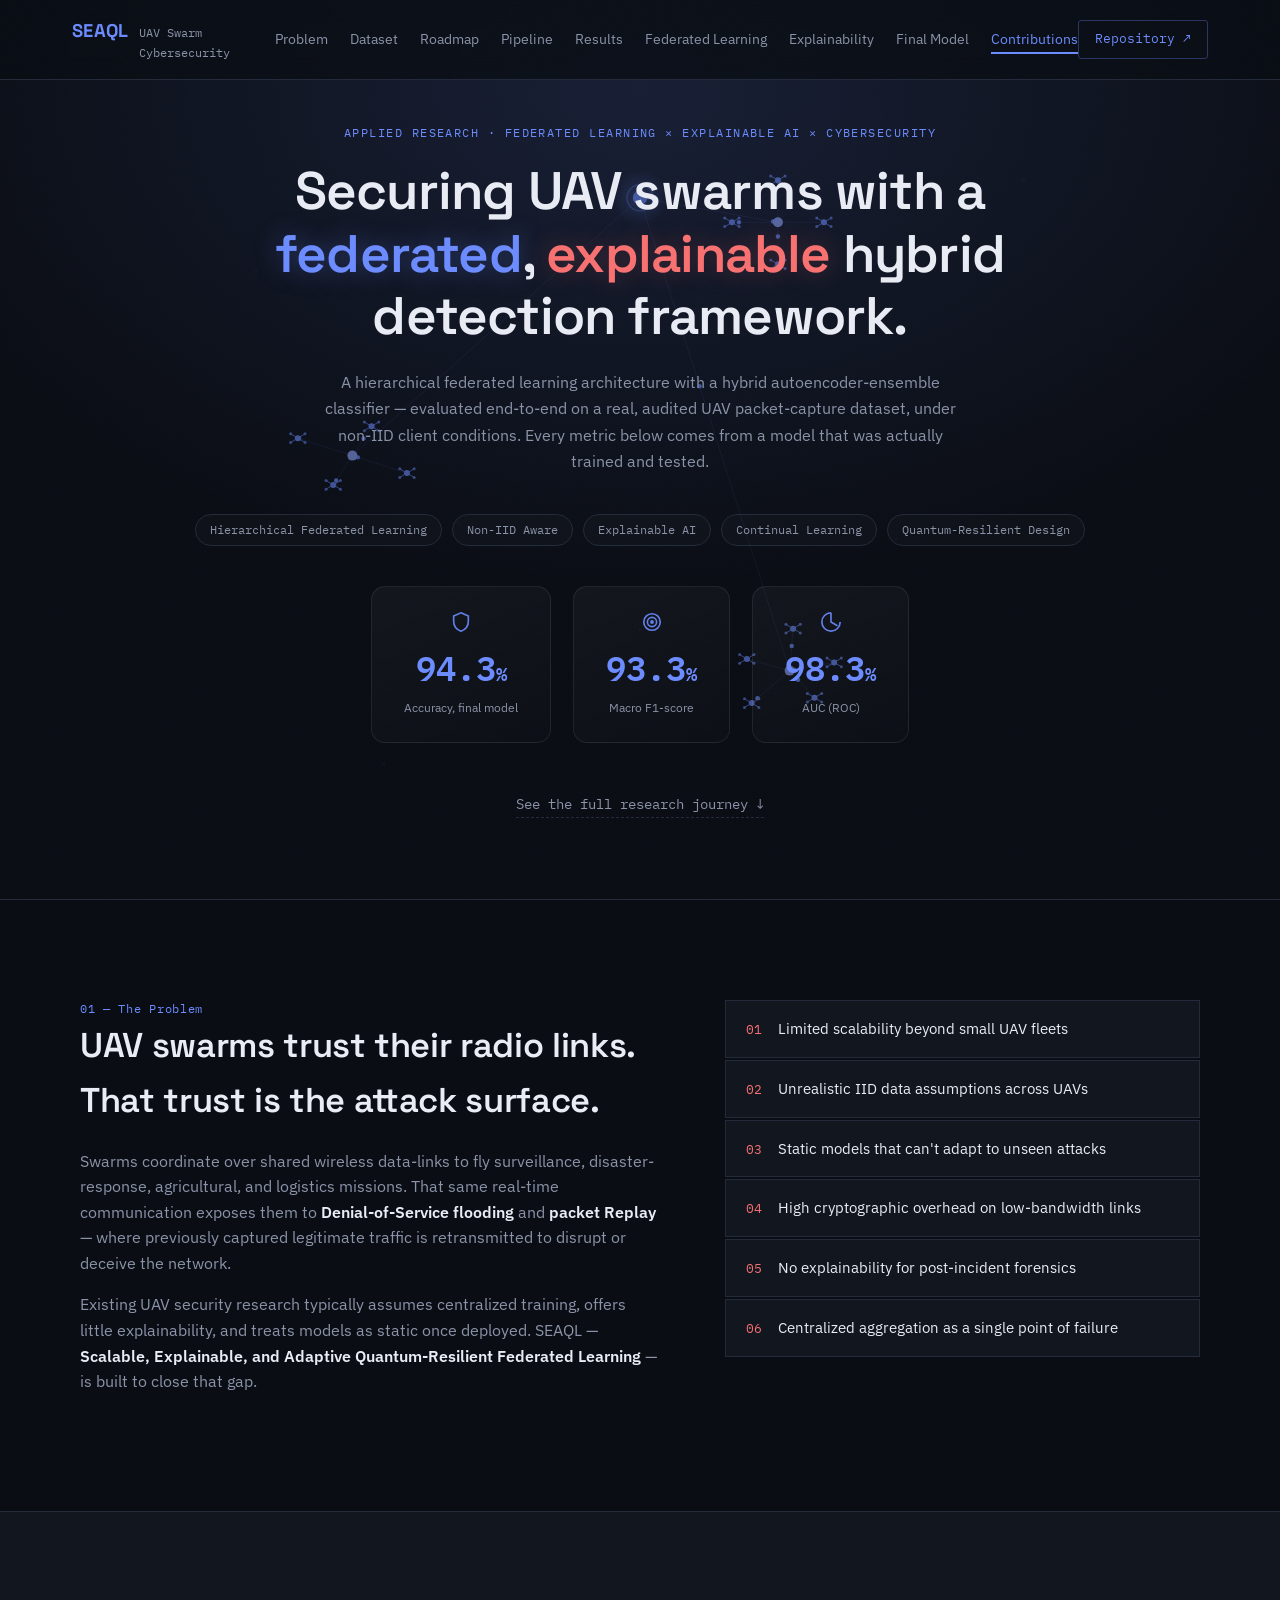
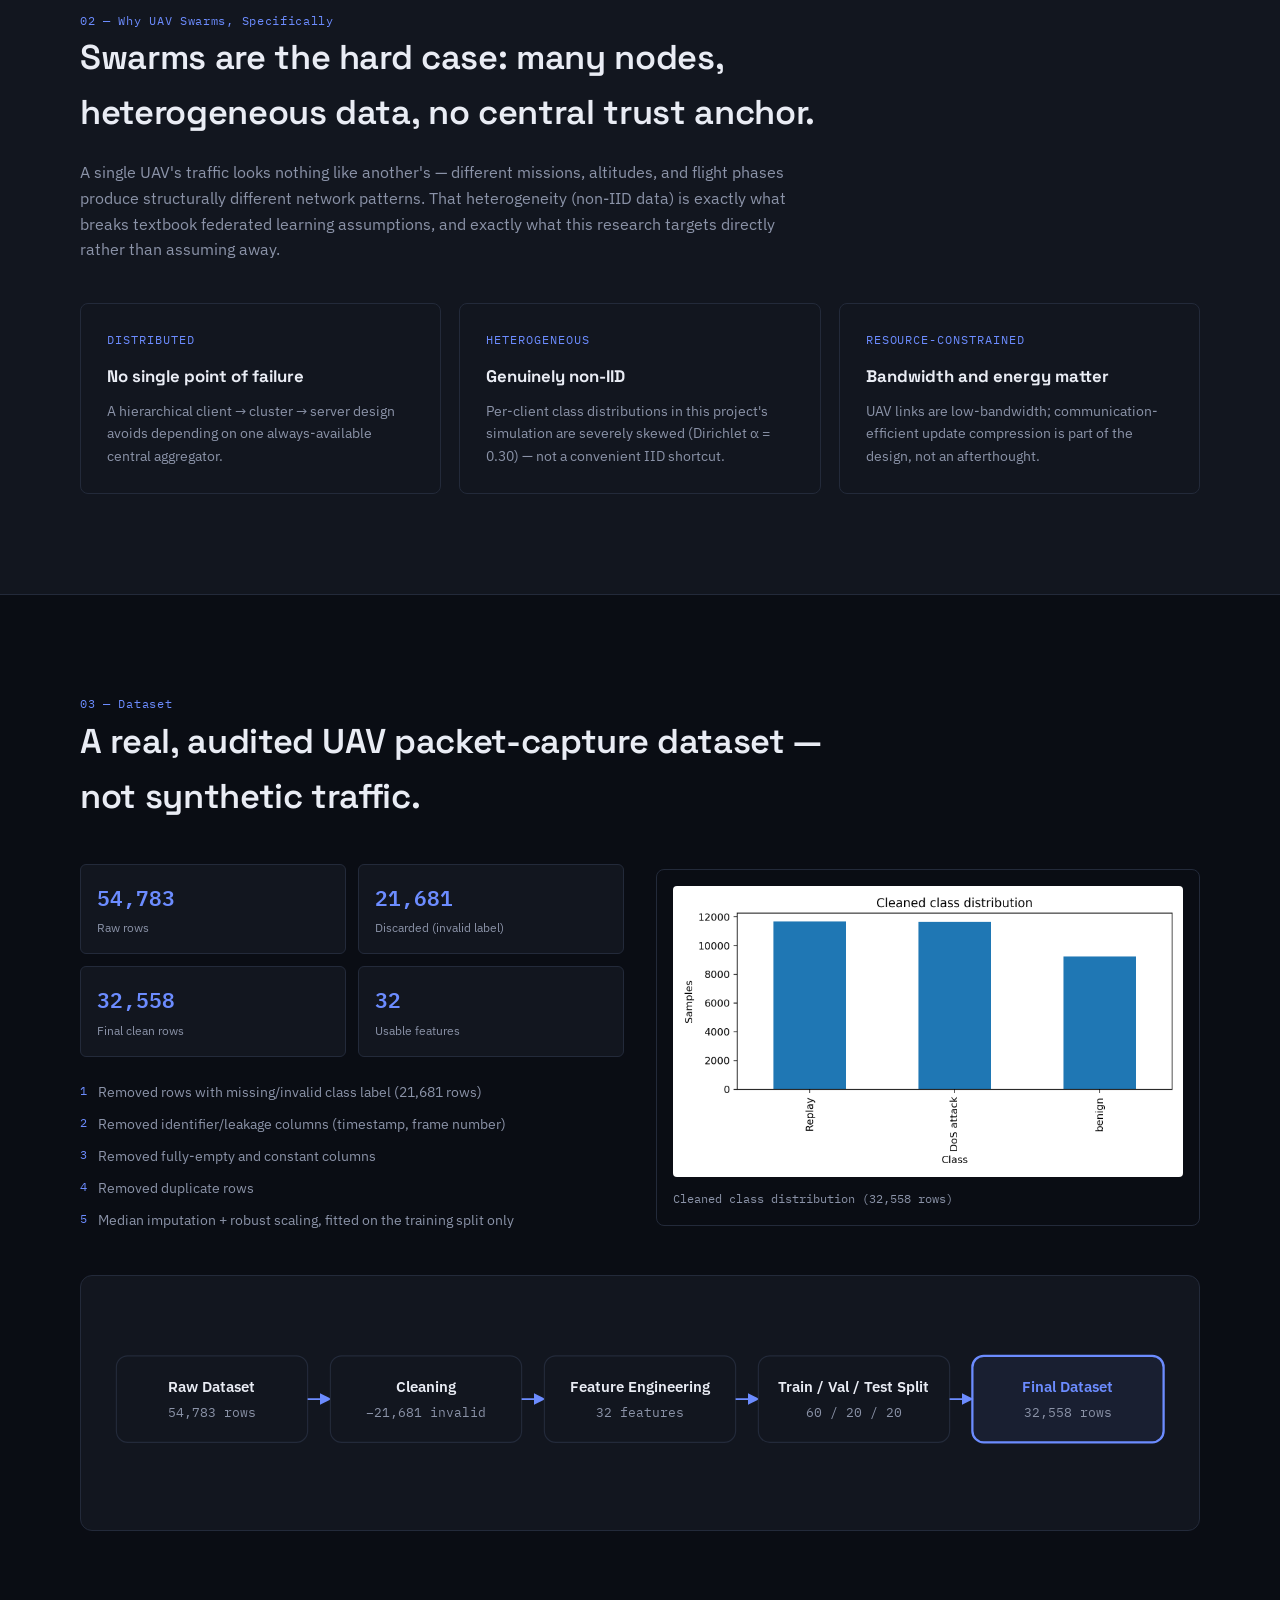
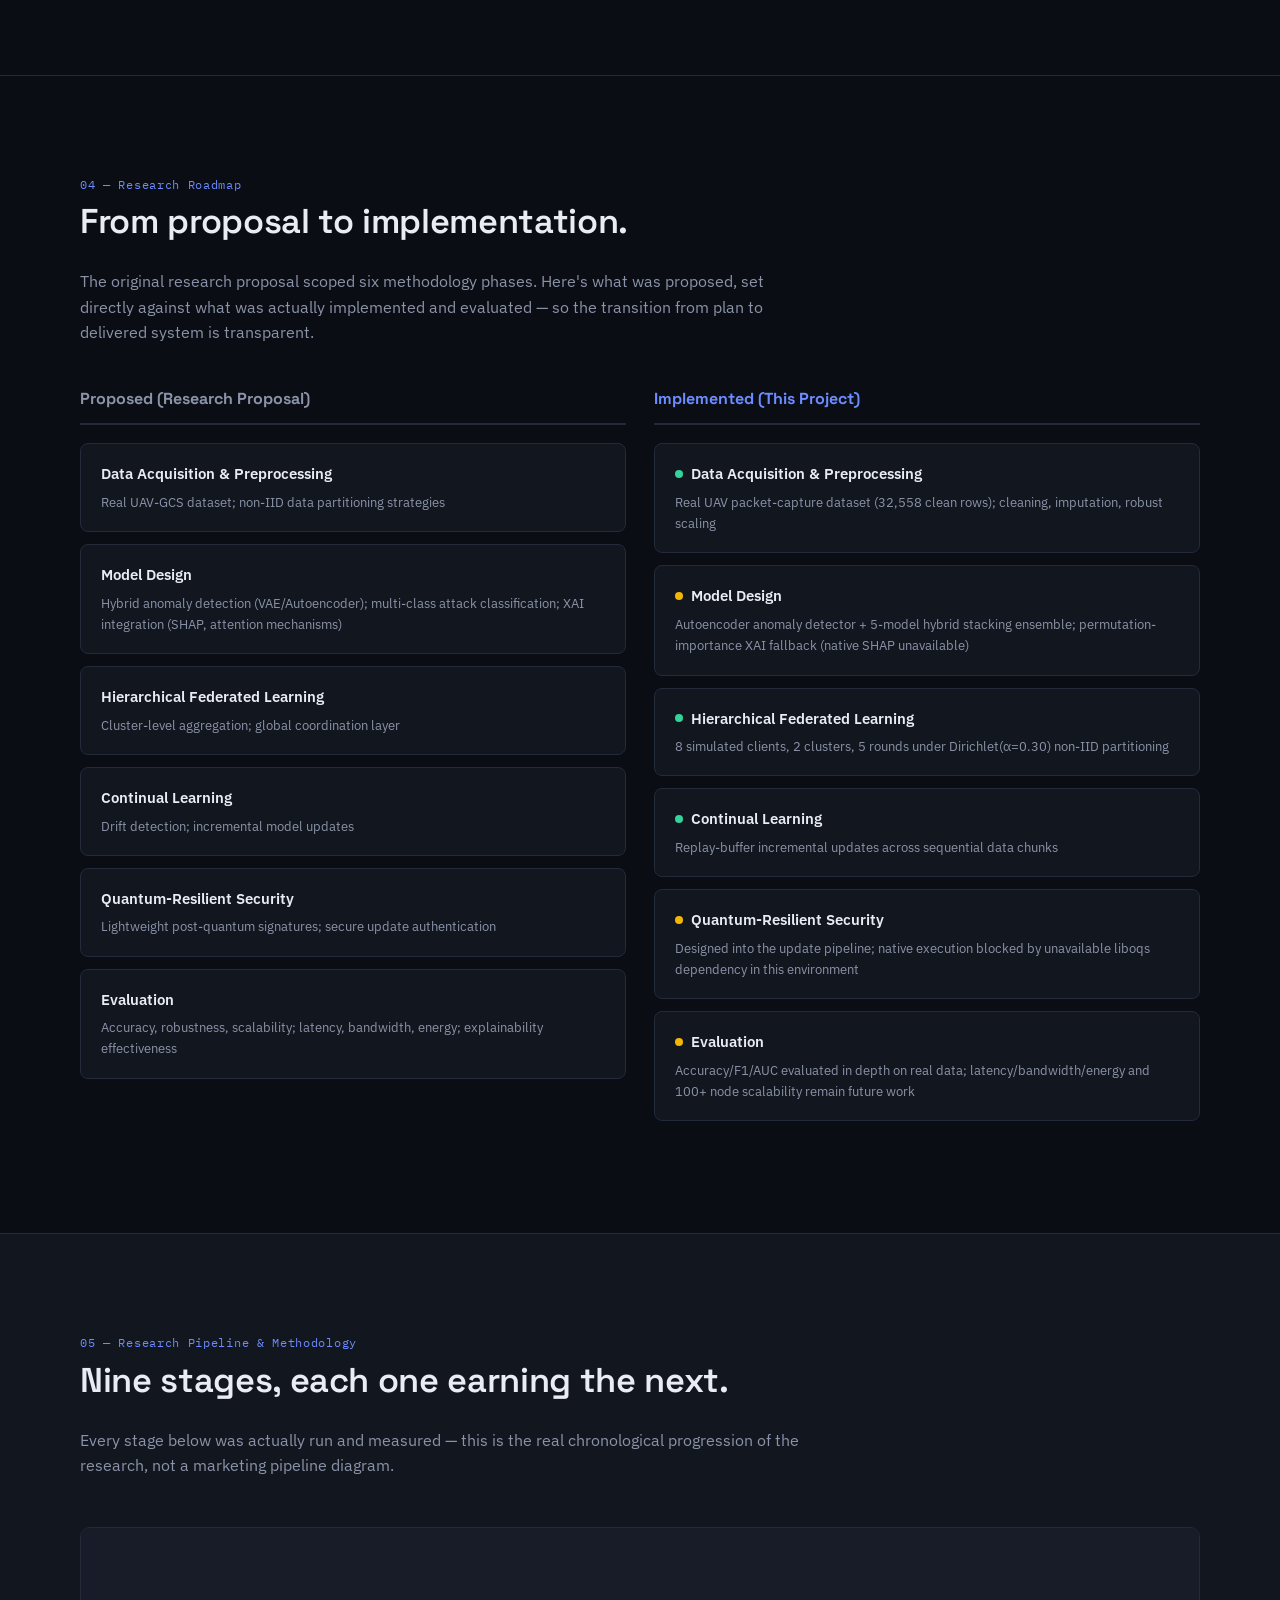
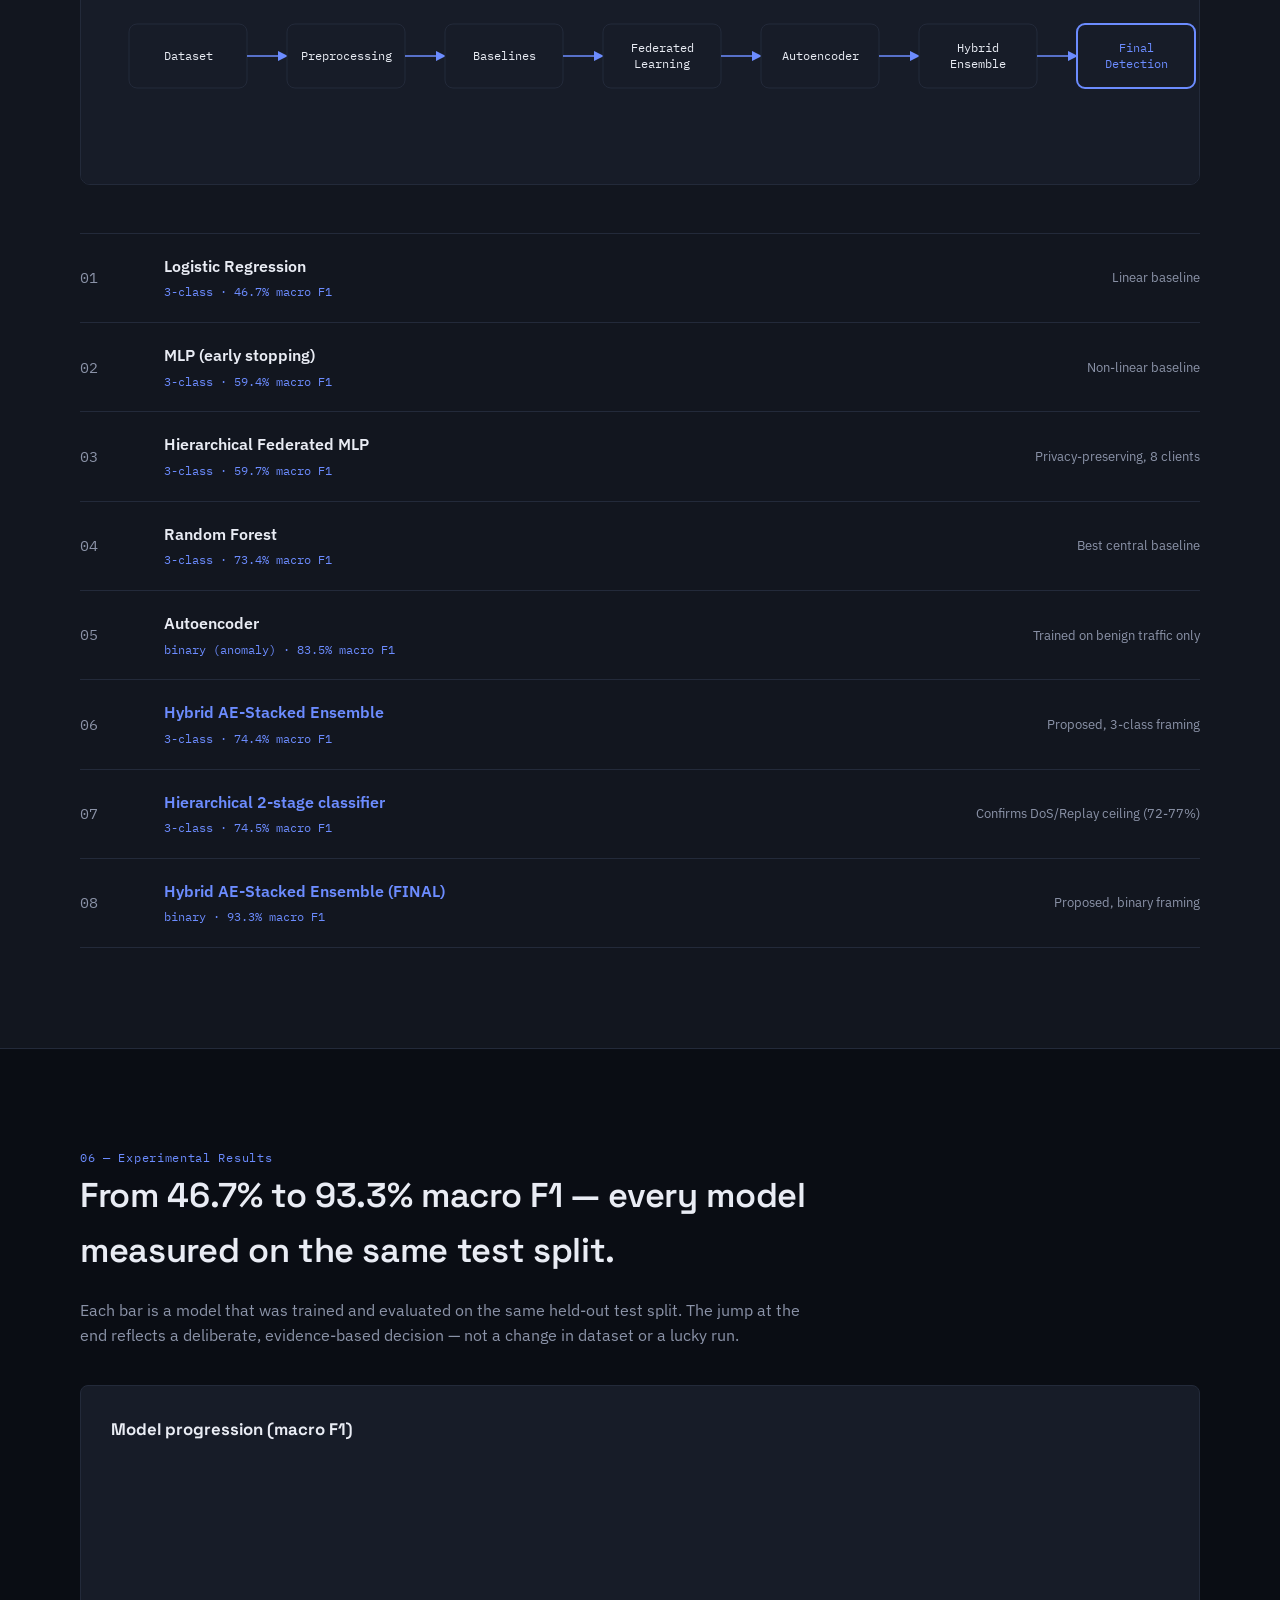
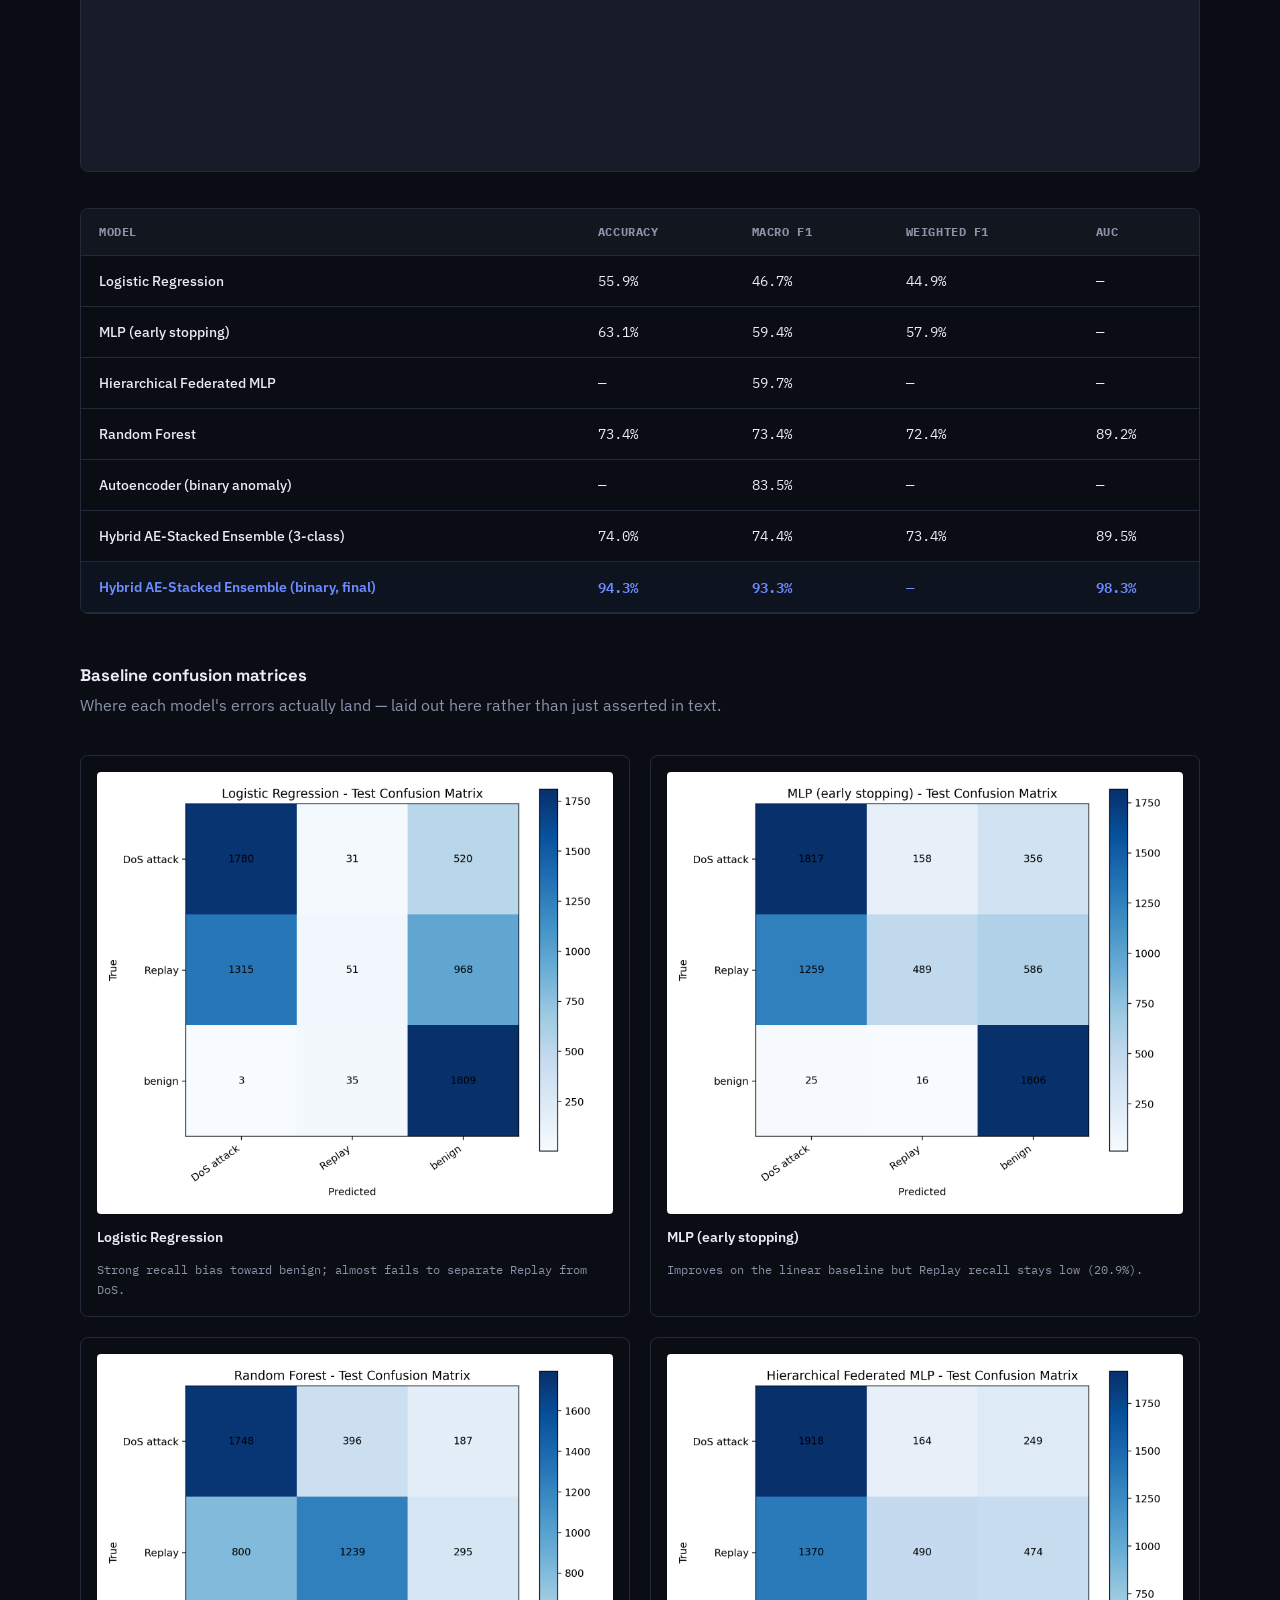
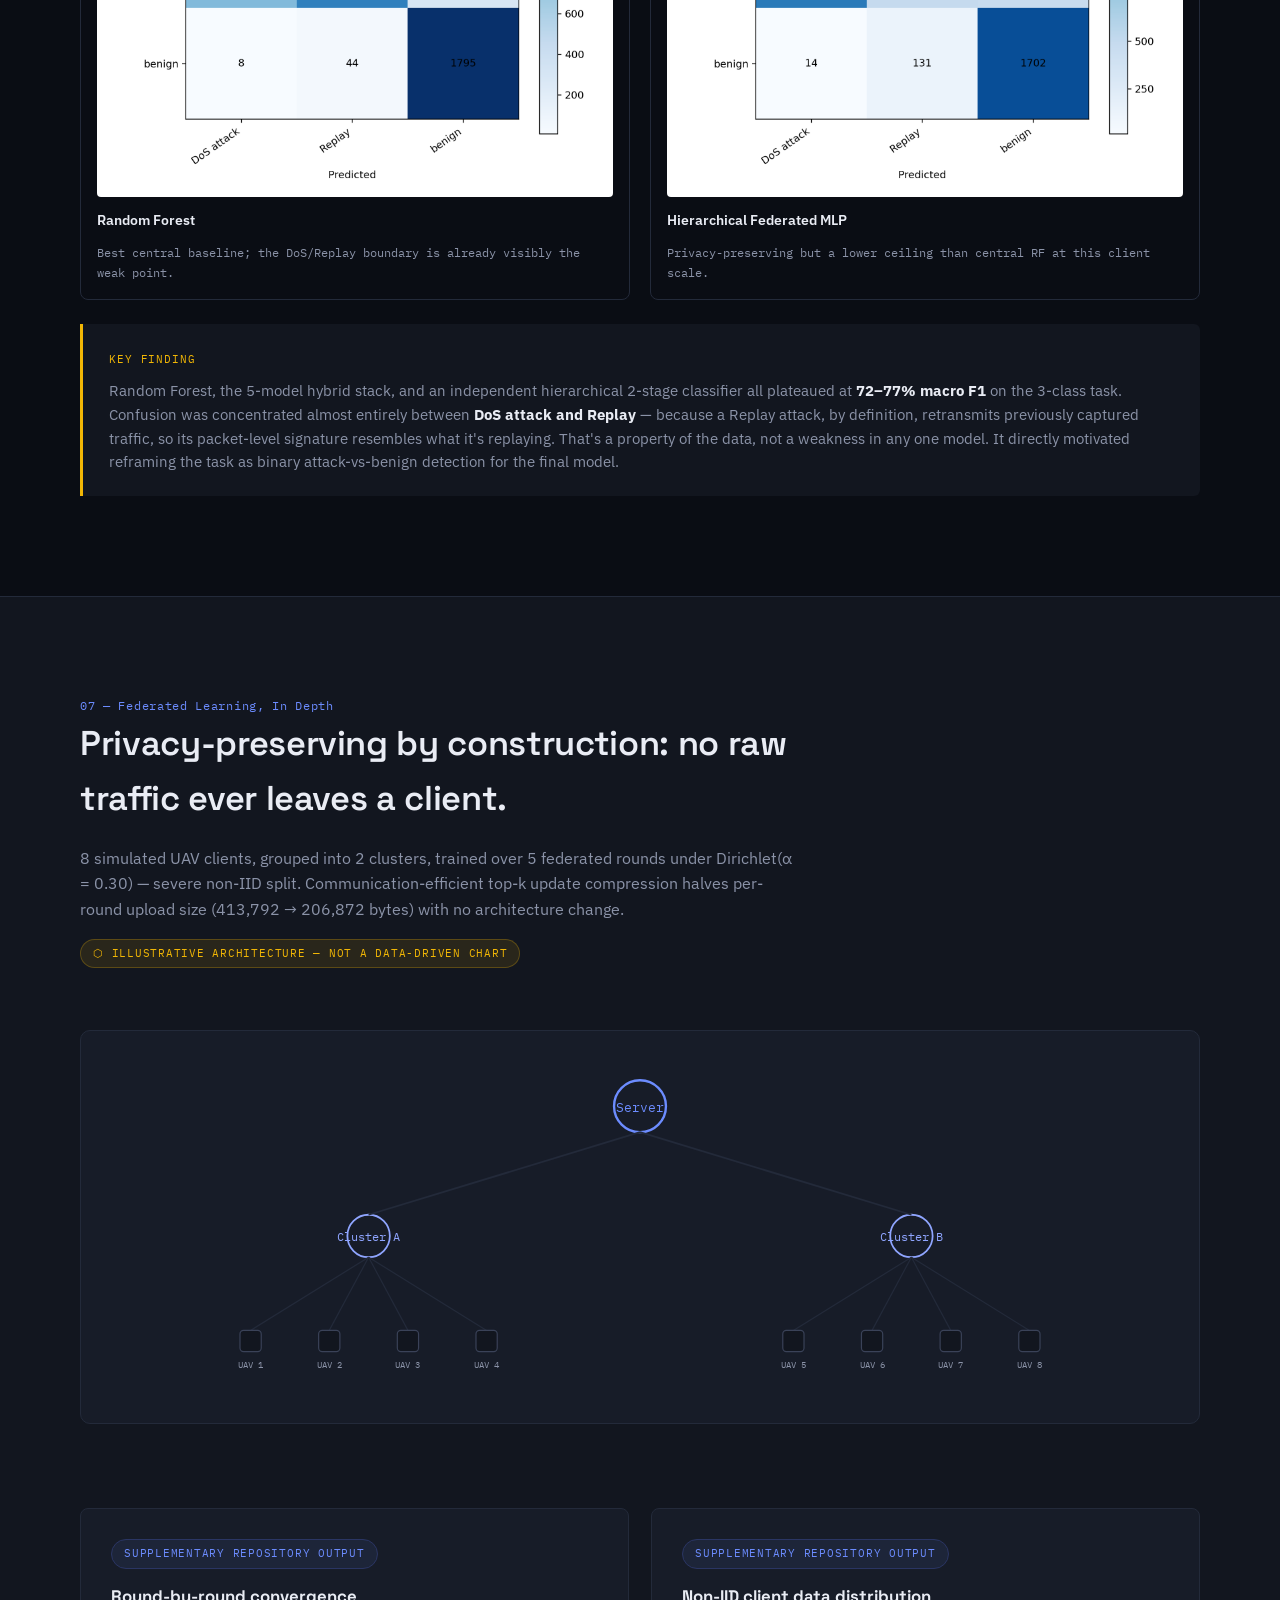
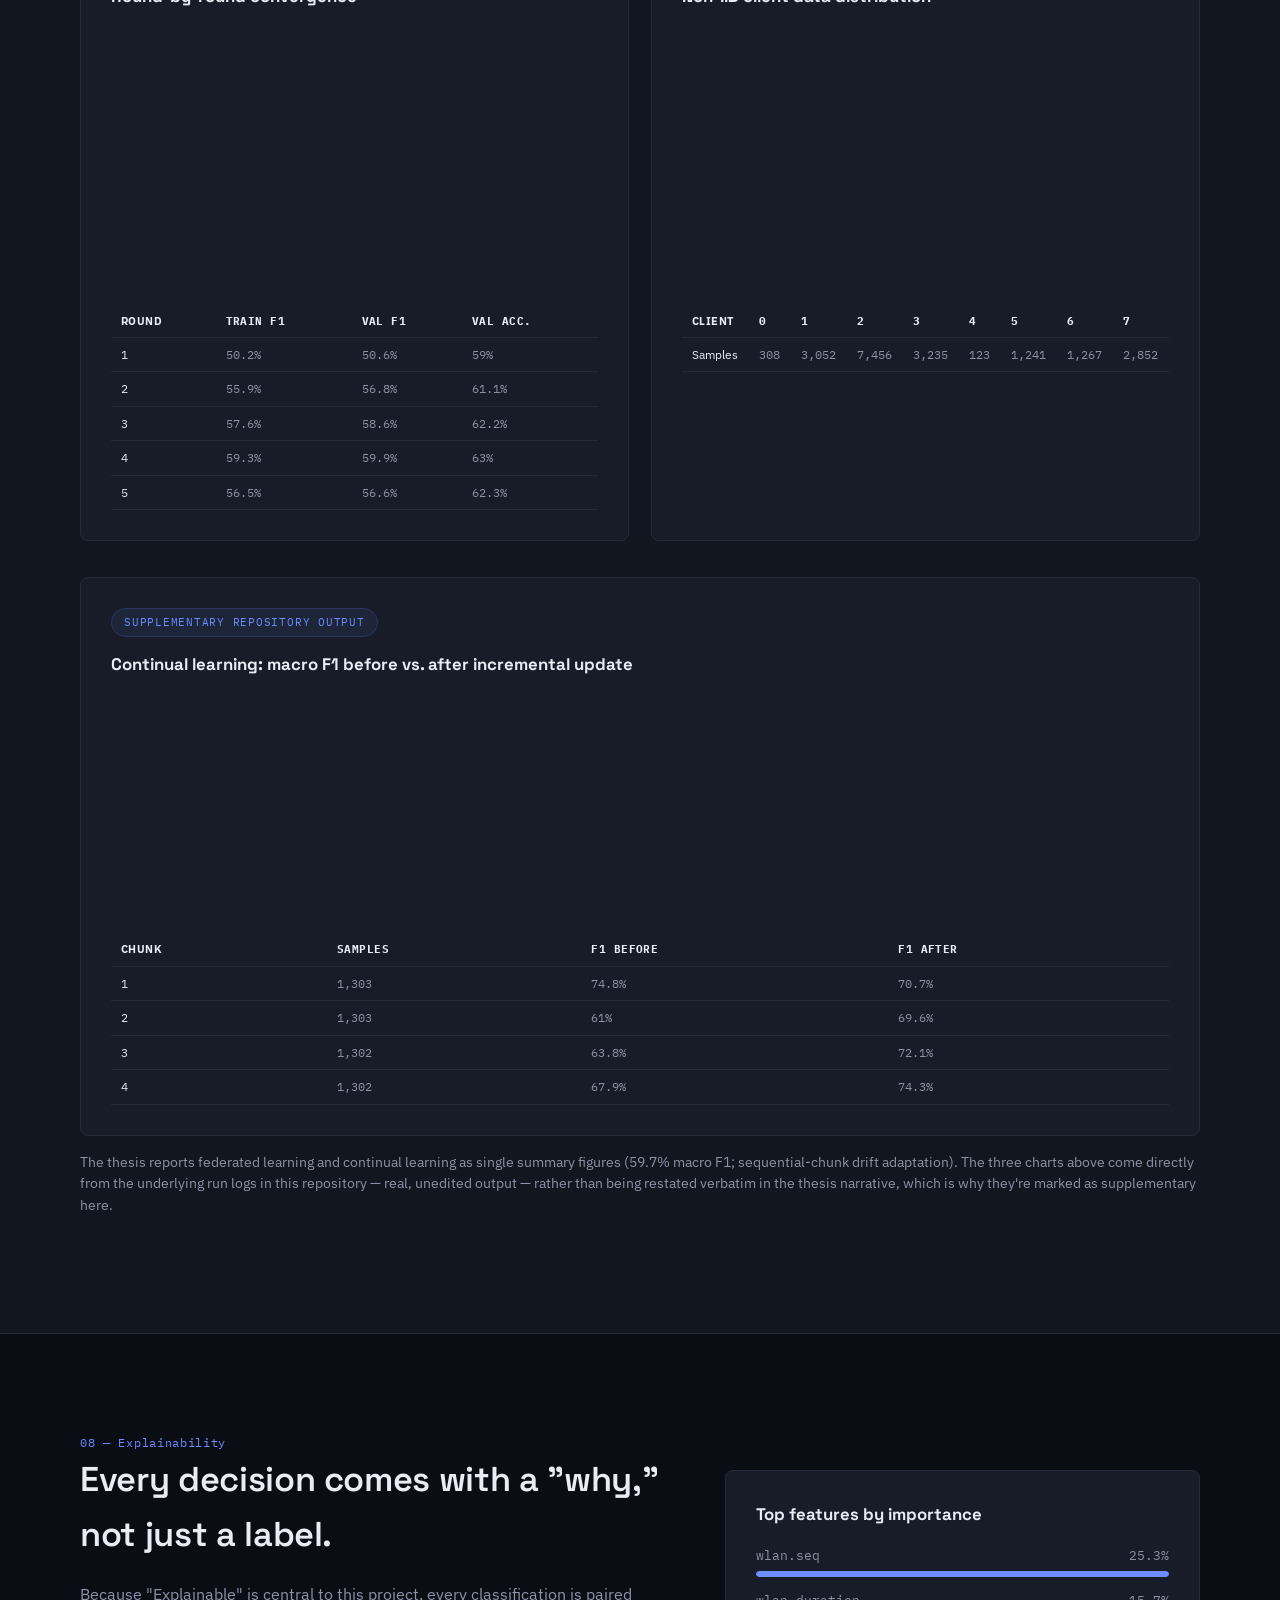
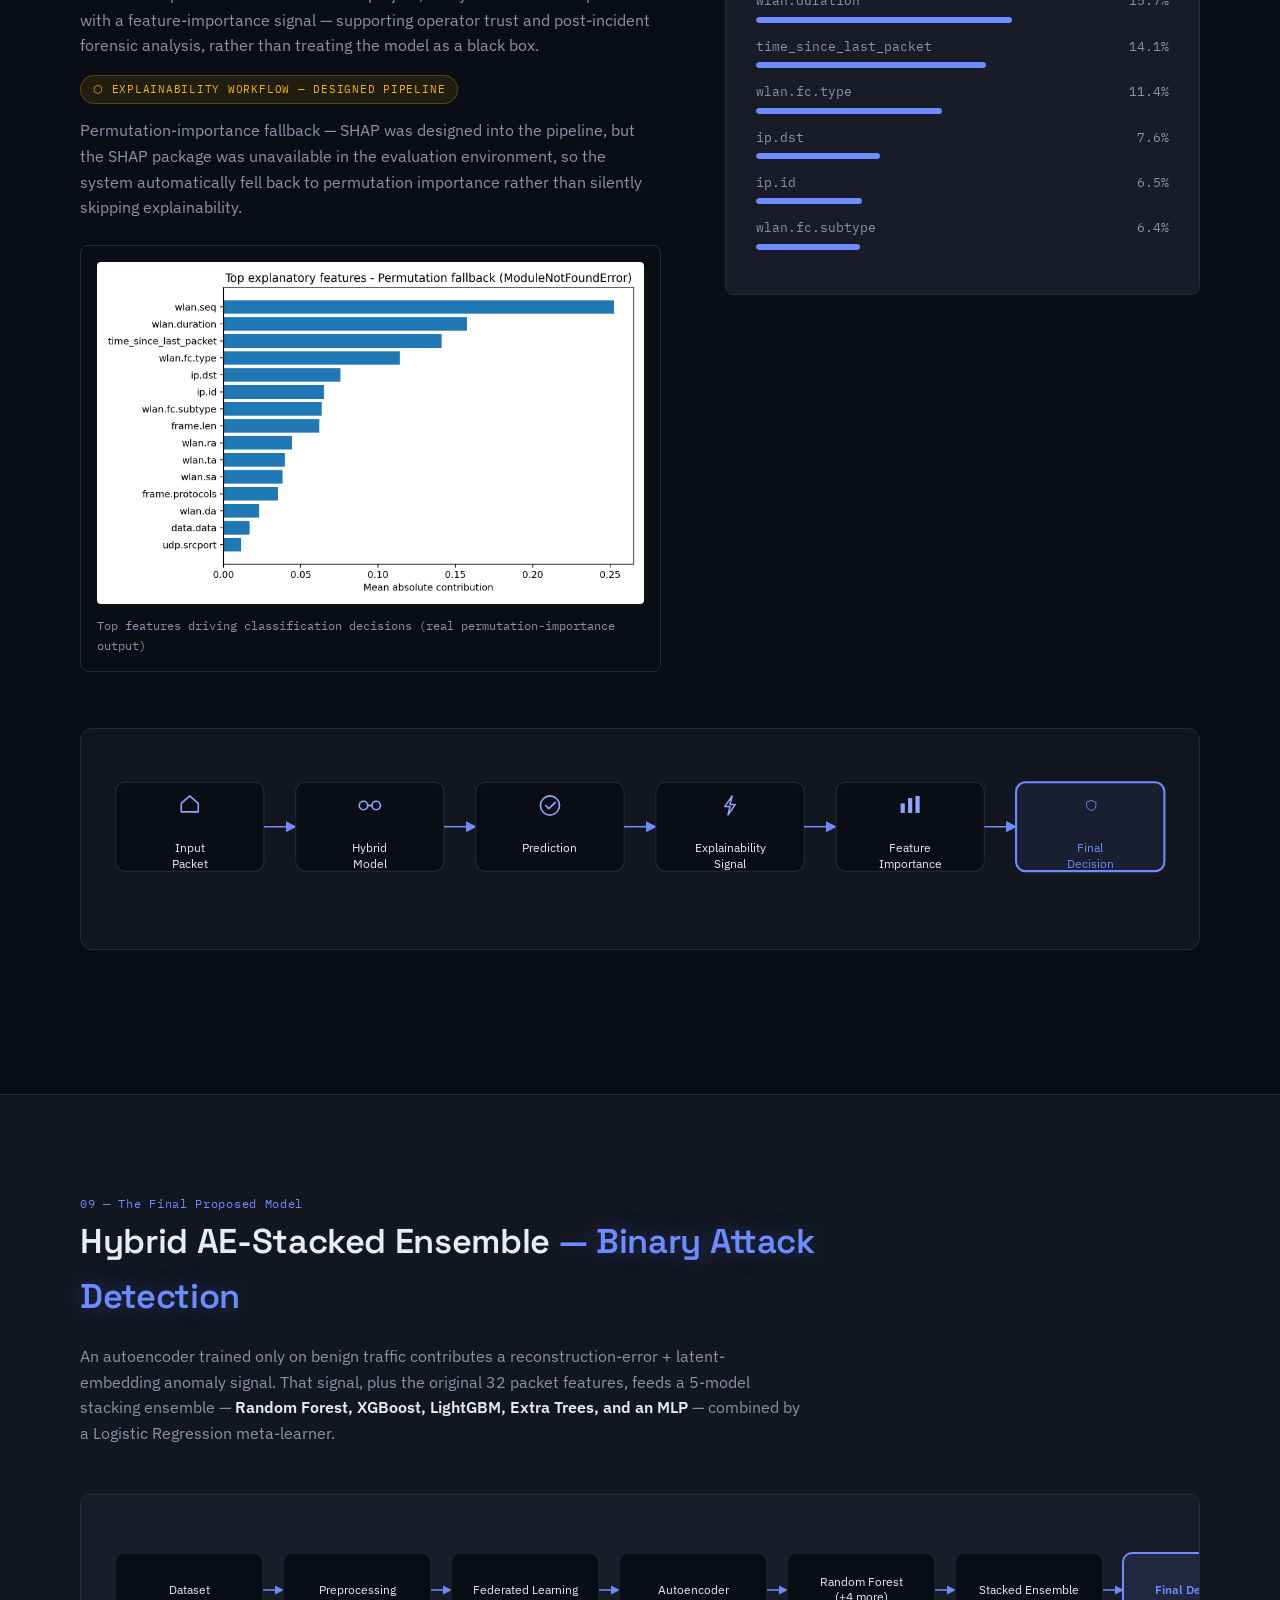
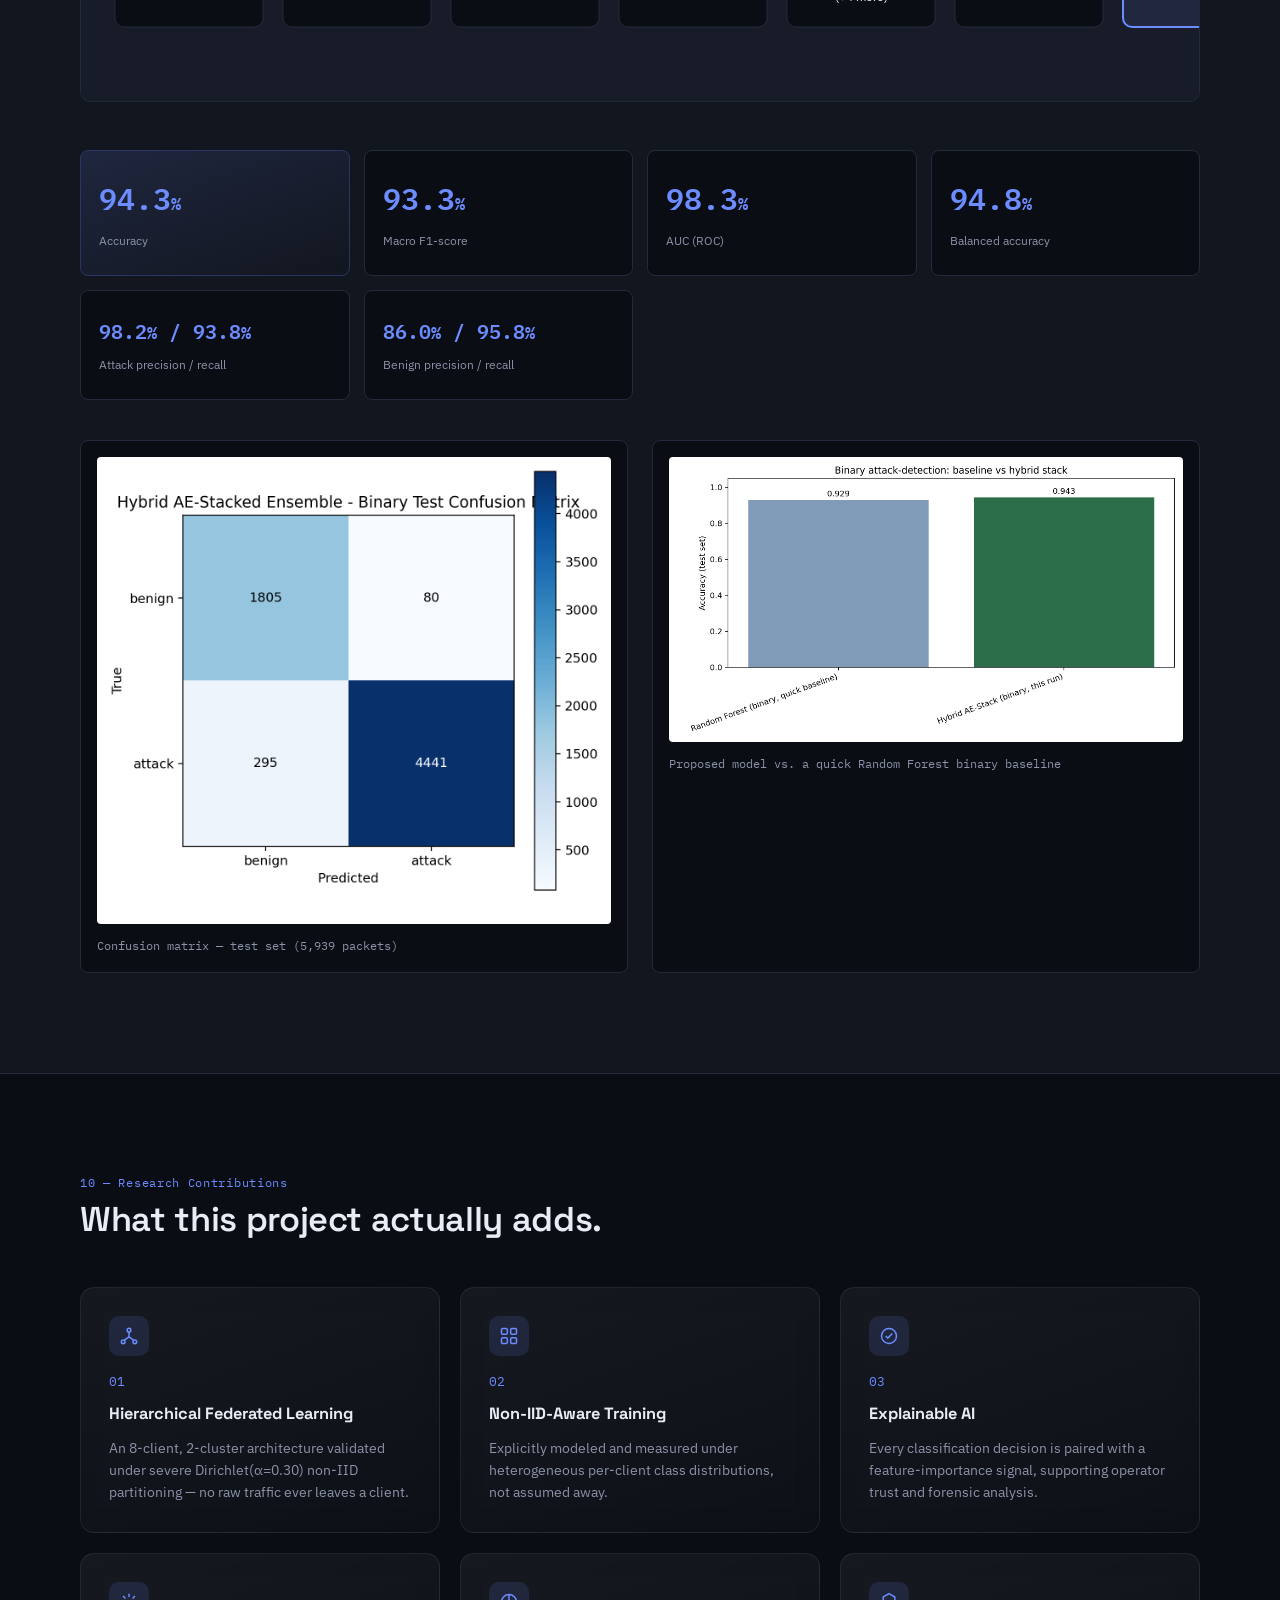
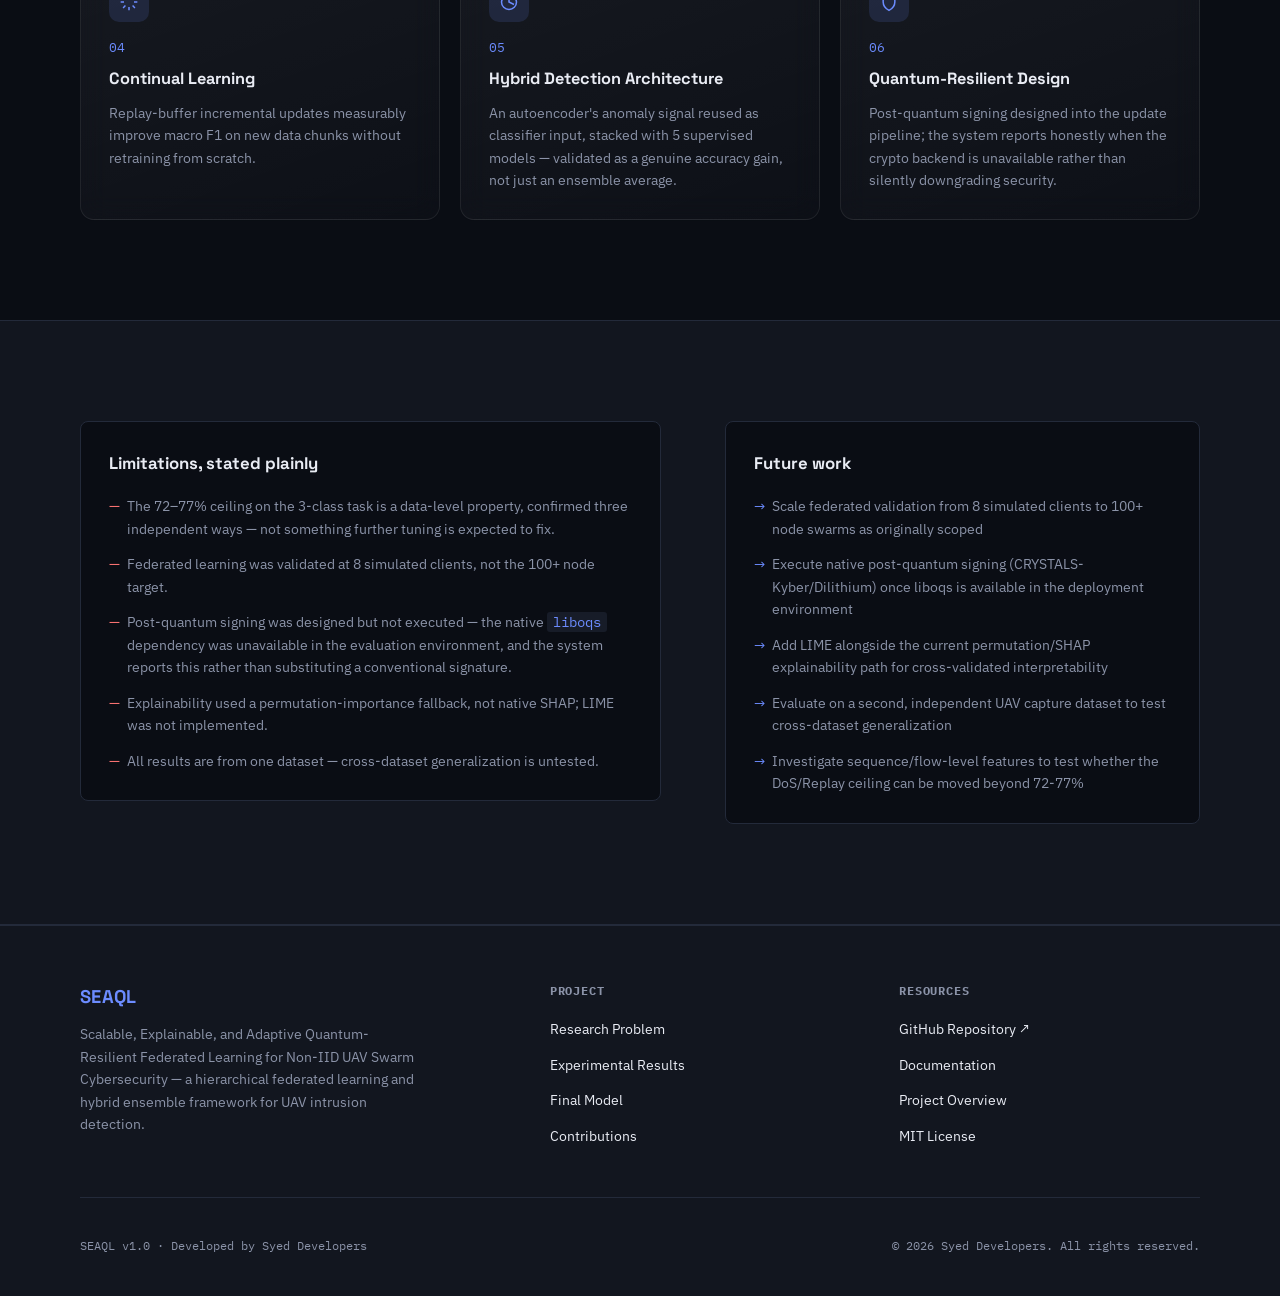
==== site/index.html @ 8bbba05f "Clean push: latest site" ====
<!DOCTYPE html>
<html lang="en">
<head>
<meta charset="UTF-8">
<meta name="viewport" content="width=device-width, initial-scale=1.0">
<title>SEAQL — Federated, Explainable UAV Swarm Cybersecurity</title>
<meta name="description" content="A hierarchical federated learning and hybrid ensemble framework for UAV swarm intrusion detection. 94.3% accuracy, 93.3% macro F1 on real packet-capture data.">
<link rel="preconnect" href="https://fonts.googleapis.com">
<link href="https://fonts.googleapis.com/css2?family=Space+Grotesk:wght@400;500;600;700&family=IBM+Plex+Sans:wght@400;500;600&family=IBM+Plex+Mono:wght@400;500;600&display=swap" rel="stylesheet">
<link rel="stylesheet" href="styles.css">
</head>
<body>

<div class="cursor-drone" id="cursor-drone">
  <svg width="30" height="30" viewBox="0 0 30 30" fill="none">
    <g stroke="#6C8CFF" stroke-width="1.4" stroke-linecap="round">
      <line x1="15" y1="15" x2="6" y2="6"/>
      <line x1="15" y1="15" x2="24" y2="6"/>
      <line x1="15" y1="15" x2="6" y2="24"/>
      <line x1="15" y1="15" x2="24" y2="24"/>
    </g>
    <circle cx="6" cy="6" r="3" fill="none" stroke="#8FA5FF" stroke-width="1.1" class="cursor-rotor"/>
    <circle cx="24" cy="6" r="3" fill="none" stroke="#8FA5FF" stroke-width="1.1" class="cursor-rotor"/>
    <circle cx="6" cy="24" r="3" fill="none" stroke="#8FA5FF" stroke-width="1.1" class="cursor-rotor"/>
    <circle cx="24" cy="24" r="3" fill="none" stroke="#8FA5FF" stroke-width="1.1" class="cursor-rotor"/>
    <rect x="11" y="11" width="8" height="8" rx="2" fill="#171C28" stroke="#6C8CFF" stroke-width="1.4"/>
    <circle cx="15" cy="15" r="1.4" fill="#6C8CFF"/>
  </svg>
</div>

<div class="noise-overlay"></div>

<nav class="nav" id="nav">
  <div class="nav-inner">
    <div class="nav-brand"><span class="brand-mark">SEAQL</span><span class="brand-sub">UAV Swarm Cybersecurity</span></div>
    <div class="nav-links" id="nav-links">
      <a href="#problem">Problem</a>
      <a href="#dataset">Dataset</a>
      <a href="#roadmap">Roadmap</a>
      <a href="#pipeline">Pipeline</a>
      <a href="#results">Results</a>
      <a href="#federated">Federated Learning</a>
      <a href="#explainability">Explainability</a>
      <a href="#final-model">Final Model</a>
      <a href="#contribution">Contributions</a>
      <a class="nav-cta-mobile" href="https://github.com/syedshah7214/seaql-uav" target="_blank" rel="noopener">Repository ↗</a>
    </div>
    <a class="nav-cta" href="https://github.com/syedshah7214/seaql-uav" target="_blank" rel="noopener">Repository ↗</a>
    <button class="nav-burger" id="nav-burger" aria-label="Toggle menu" aria-expanded="false"><span></span><span></span><span></span></button>
  </div>
</nav>

<!-- HERO -->
<header class="hero">
  <div class="hero-illustration"></div>
  <canvas id="swarm-canvas"></canvas>
  <div class="intro-drone-wrap" id="intro-drone">
    <div class="vanish-ring" id="vanish-ring"></div>
    <div class="intro-drone-bob">
      <svg width="180" height="180" viewBox="0 0 180 180" fill="none">
        <!-- motion trail -->
        <g class="rotor-blur">
          <ellipse cx="34" cy="34" rx="20" ry="7" fill="#6C8CFF" opacity="0.12"/>
          <ellipse cx="146" cy="34" rx="20" ry="7" fill="#6C8CFF" opacity="0.12"/>
          <ellipse cx="34" cy="146" rx="20" ry="7" fill="#6C8CFF" opacity="0.12"/>
          <ellipse cx="146" cy="146" rx="20" ry="7" fill="#6C8CFF" opacity="0.12"/>
        </g>
        <!-- arms -->
        <g stroke="#8FA5FF" stroke-width="4" stroke-linecap="round">
          <line x1="90" y1="90" x2="34" y2="34"/>
          <line x1="90" y1="90" x2="146" y2="34"/>
          <line x1="90" y1="90" x2="34" y2="146"/>
          <line x1="90" y1="90" x2="146" y2="146"/>
        </g>
        <!-- rotors -->
        <g class="rotor">
          <circle cx="34" cy="34" r="19" fill="none" stroke="#6C8CFF" stroke-width="2.4"/>
          <circle cx="146" cy="34" r="19" fill="none" stroke="#6C8CFF" stroke-width="2.4"/>
          <circle cx="34" cy="146" r="19" fill="none" stroke="#6C8CFF" stroke-width="2.4"/>
          <circle cx="146" cy="146" r="19" fill="none" stroke="#6C8CFF" stroke-width="2.4"/>
        </g>
        <!-- motor hubs -->
        <circle cx="34" cy="34" r="5" fill="#171C28" stroke="#8FA5FF" stroke-width="2"/>
        <circle cx="146" cy="34" r="5" fill="#171C28" stroke="#8FA5FF" stroke-width="2"/>
        <circle cx="34" cy="146" r="5" fill="#171C28" stroke="#8FA5FF" stroke-width="2"/>
        <circle cx="146" cy="146" r="5" fill="#171C28" stroke="#8FA5FF" stroke-width="2"/>
        <!-- nav lights -->
        <circle cx="34" cy="34" r="2.2" fill="#F87171"/>
        <circle cx="146" cy="34" r="2.2" fill="#34D399"/>
        <!-- body -->
        <rect x="66" y="66" width="48" height="48" rx="10" fill="#12161F" stroke="#6C8CFF" stroke-width="3"/>
        <rect x="78" y="78" width="24" height="24" rx="5" fill="#171C28" stroke="#8FA5FF" stroke-width="1.6"/>
        <circle cx="90" cy="90" r="5" fill="#6C8CFF"/>
        <!-- camera gimbal -->
        <circle cx="90" cy="120" r="7" fill="#171C28" stroke="#8FA5FF" stroke-width="2"/>
        <circle cx="90" cy="120" r="2.6" fill="#6C8CFF"/>
      </svg>
    </div>
  </div>
  <div class="hero-content">
    <p class="eyebrow">Applied Research · Federated Learning × Explainable AI × Cybersecurity</p>
    <h1>Securing UAV swarms with a<br><span class="hl-signal">federated</span>, <span class="hl-alert">explainable</span> hybrid detection framework.</h1>
    <p class="hero-sub">A hierarchical federated learning architecture with a hybrid autoencoder-ensemble classifier — evaluated end-to-end on a real, audited UAV packet-capture dataset, under non-IID client conditions. Every metric below comes from a model that was actually trained and tested.</p>
    <div class="hero-badges">
      <span class="hero-badge">Hierarchical Federated Learning</span>
      <span class="hero-badge">Non-IID Aware</span>
      <span class="hero-badge">Explainable AI</span>
      <span class="hero-badge">Continual Learning</span>
      <span class="hero-badge">Quantum-Resilient Design</span>
    </div>
    <div class="hero-stats" id="hero-stats"></div>
    <a href="#problem" class="scroll-cue">See the full research journey ↓</a>
  </div>
</header>

<main>

  <!-- PROBLEM -->
  <section class="section" id="problem">
    <div class="section-inner two-col">
      <div>
        <p class="section-tag">01 — The Problem</p>
        <h2>UAV swarms trust their radio links. That trust is the attack surface.</h2>
        <p class="body-text">Swarms coordinate over shared wireless data-links to fly surveillance, disaster-response, agricultural, and logistics missions. That same real-time communication exposes them to <strong>Denial-of-Service flooding</strong> and <strong>packet Replay</strong> — where previously captured legitimate traffic is retransmitted to disrupt or deceive the network.</p>
        <p class="body-text">Existing UAV security research typically assumes centralized training, offers little explainability, and treats models as static once deployed. SEAQL — <strong>Scalable, Explainable, and Adaptive Quantum-Resilient Federated Learning</strong> — is built to close that gap.</p>
      </div>
      <div class="problem-list">
        <div class="problem-item"><span class="problem-num">01</span>Limited scalability beyond small UAV fleets</div>
        <div class="problem-item"><span class="problem-num">02</span>Unrealistic IID data assumptions across UAVs</div>
        <div class="problem-item"><span class="problem-num">03</span>Static models that can't adapt to unseen attacks</div>
        <div class="problem-item"><span class="problem-num">04</span>High cryptographic overhead on low-bandwidth links</div>
        <div class="problem-item"><span class="problem-num">05</span>No explainability for post-incident forensics</div>
        <div class="problem-item"><span class="problem-num">06</span>Centralized aggregation as a single point of failure</div>
      </div>
    </div>
  </section>

  <!-- WHY UAV SWARM -->
  <section class="section alt">
    <div class="section-inner">
      <p class="section-tag">02 — Why UAV Swarms, Specifically</p>
      <h2>Swarms are the hard case: many nodes, heterogeneous data, no central trust anchor.</h2>
      <p class="body-text max-w">A single UAV's traffic looks nothing like another's — different missions, altitudes, and flight phases produce structurally different network patterns. That heterogeneity (non-IID data) is exactly what breaks textbook federated learning assumptions, and exactly what this research targets directly rather than assuming away.</p>
      <div class="why-grid">
        <div class="why-card"><div class="why-icon">DISTRIBUTED</div><h3>No single point of failure</h3><p>A hierarchical client → cluster → server design avoids depending on one always-available central aggregator.</p></div>
        <div class="why-card"><div class="why-icon">HETEROGENEOUS</div><h3>Genuinely non-IID</h3><p>Per-client class distributions in this project's simulation are severely skewed (Dirichlet α = 0.30) — not a convenient IID shortcut.</p></div>
        <div class="why-card"><div class="why-icon">RESOURCE-CONSTRAINED</div><h3>Bandwidth and energy matter</h3><p>UAV links are low-bandwidth; communication-efficient update compression is part of the design, not an afterthought.</p></div>
      </div>
    </div>
  </section>

  <!-- DATASET -->
  <section class="section" id="dataset">
    <div class="section-inner">
      <p class="section-tag">03 — Dataset</p>
      <h2>A real, audited UAV packet-capture dataset — not synthetic traffic.</h2>
      <div class="dataset-grid">
        <div>
          <div class="dataset-stats" id="dataset-stats"></div>
          <ul class="dataset-steps" id="dataset-steps"></ul>
        </div>
        <figure class="figure-card">
          <img src="assets/class_distribution.png" alt="Class distribution across benign, DoS attack, and Replay" style="max-height:340px; object-fit:contain; margin:0 auto;">
          <figcaption>Cleaned class distribution (32,558 rows)</figcaption>
        </figure>
      </div>
      <div class="dataset-flow">
        <svg viewBox="0 0 1000 160" xmlns="http://www.w3.org/2000/svg"><g id="dataset-flow-svg"></g></svg>
      </div>
    </div>
  </section>

  <!-- RESEARCH ROADMAP: proposal vs implementation -->
  <section class="section" id="roadmap">
    <div class="section-inner">
      <p class="section-tag">04 — Research Roadmap</p>
      <h2>From proposal to implementation.</h2>
      <p class="body-text max-w">The original research proposal scoped six methodology phases. Here's what was proposed, set directly against what was actually implemented and evaluated — so the transition from plan to delivered system is transparent.</p>
      <div class="roadmap-grid">
        <div class="roadmap-col">
          <h4 class="roadmap-col-title proposed">Proposed (Research Proposal)</h4>
          <div id="roadmap-proposed"></div>
        </div>
        <div class="roadmap-col">
          <h4 class="roadmap-col-title implemented">Implemented (This Project)</h4>
          <div id="roadmap-implemented"></div>
        </div>
      </div>
    </div>
  </section>

  <!-- PIPELINE -->
  <section class="section alt" id="pipeline">
    <div class="section-inner">
      <p class="section-tag">05 — Research Pipeline & Methodology</p>
      <h2>Nine stages, each one earning the next.</h2>
      <p class="body-text max-w">Every stage below was actually run and measured — this is the real chronological progression of the research, not a marketing pipeline diagram.</p>

      <div class="pipeline-diagram">
        <svg viewBox="0 0 1040 200" xmlns="http://www.w3.org/2000/svg" style="width:100%;height:auto;font-family:'IBM Plex Mono',monospace;">
          <defs>
            <marker id="arrow" viewBox="0 0 10 10" refX="9" refY="5" markerWidth="7" markerHeight="7" orient="auto-start-reverse">
              <path d="M0,0 L10,5 L0,10 z" fill="#6C8CFF"/>
            </marker>
          </defs>
          <!-- stage boxes -->
          <g id="pipeline-svg-stages"></g>
        </svg>
      </div>

      <div class="timeline" id="timeline"></div>
    </div>
  </section>

  <!-- RESULTS -->
  <section class="section" id="results">
    <div class="section-inner">
      <p class="section-tag">06 — Experimental Results</p>
      <h2>From 46.7% to 93.3% macro F1 — every model measured on the same test split.</h2>
      <p class="body-text max-w">Each bar is a model that was trained and evaluated on the same held-out test split. The jump at the end reflects a deliberate, evidence-based decision — not a change in dataset or a lucky run.</p>

      <div class="chart-card">
        <h3>Model progression (macro F1)</h3>
        <div class="chart-canvas-wrap" style="height:280px;"><canvas id="progressionChart"></canvas></div>
      </div>

      <div class="results-table-wrap">
        <table class="results-table" id="results-table">
          <thead><tr><th>Model</th><th>Accuracy</th><th>Macro F1</th><th>Weighted F1</th><th>AUC</th></tr></thead>
          <tbody></tbody>
        </table>
      </div>

      <h3 style="font-family:var(--font-display); font-size:1.05rem; margin:48px 0 4px;">Baseline confusion matrices</h3>
      <p class="body-text">Where each model's errors actually land — laid out here rather than just asserted in text.</p>
      <div class="figure-grid" id="baseline-confusion-grid"></div>

      <div class="finding-card">
        <span class="finding-tag">Key finding</span>
        <p>Random Forest, the 5-model hybrid stack, and an independent hierarchical 2-stage classifier all plateaued at <strong>72–77% macro F1</strong> on the 3-class task. Confusion was concentrated almost entirely between <strong>DoS attack and Replay</strong> — because a Replay attack, by definition, retransmits previously captured traffic, so its packet-level signature resembles what it's replaying. That's a property of the data, not a weakness in any one model. It directly motivated reframing the task as binary attack-vs-benign detection for the final model.</p>
      </div>
    </div>
  </section>

  <!-- FEDERATED LEARNING -->
  <section class="section alt" id="federated">
    <div class="section-inner">
      <p class="section-tag">07 — Federated Learning, In Depth</p>
      <h2>Privacy-preserving by construction: no raw traffic ever leaves a client.</h2>
      <p class="body-text max-w" id="federated-summary"></p>

      <span class="badge badge-illustrative">⬡ Illustrative Architecture — not a data-driven chart</span>
      <div class="pipeline-diagram">
        <svg viewBox="0 0 900 260" xmlns="http://www.w3.org/2000/svg" style="width:100%;height:auto;">
          <g id="fl-architecture-svg"></g>
        </svg>
      </div>

      <div class="chart-grid-2">
        <div class="chart-card">
          <span class="badge badge-supplementary">Supplementary repository output</span>
          <h3>Round-by-round convergence</h3>
          <div class="chart-canvas-wrap" style="height:260px;"><canvas id="federatedChart"></canvas></div>
          <div class="mini-table-wrap" id="federated-mini-table"></div>
        </div>
        <div class="chart-card">
          <span class="badge badge-supplementary">Supplementary repository output</span>
          <h3>Non-IID client data distribution</h3>
          <div class="chart-canvas-wrap" style="height:260px;"><canvas id="nonIidChart"></canvas></div>
          <div class="mini-table-wrap" id="nonIid-mini-table"></div>
        </div>
      </div>

      <div class="chart-card">
        <span class="badge badge-supplementary">Supplementary repository output</span>
        <h3>Continual learning: macro F1 before vs. after incremental update</h3>
        <div class="chart-canvas-wrap" style="height:220px;"><canvas id="continualChart"></canvas></div>
        <div class="mini-table-wrap" id="continual-mini-table"></div>
      </div>
      <p class="body-text" style="margin-top:16px; font-size:0.85rem;">The thesis reports federated learning and continual learning as single summary figures (59.7% macro F1; sequential-chunk drift adaptation). The three charts above come directly from the underlying run logs in this repository — real, unedited output — rather than being restated verbatim in the thesis narrative, which is why they're marked as supplementary here.</p>
    </div>
  </section>

  <!-- EXPLAINABILITY -->
  <section class="section" id="explainability">
    <div class="section-inner two-col">
      <div>
        <p class="section-tag">08 — Explainability</p>
        <h2>Every decision comes with a "why," not just a label.</h2>
        <p class="body-text">Because "Explainable" is central to this project, every classification is paired with a feature-importance signal — supporting operator trust and post-incident forensic analysis, rather than treating the model as a black box.</p>
        <span class="badge badge-illustrative">⬡ Explainability workflow — designed pipeline</span>
        <p class="body-text" id="explainability-method"></p>
        <div class="figure-card" style="margin-top:24px;">
          <img src="assets/xai_feature_importance.png" alt="Feature importance ranking">
          <figcaption>Top features driving classification decisions (real permutation-importance output)</figcaption>
        </div>
      </div>
      <div id="xai-feature-list"></div>
    </div>
    <div class="section-inner" style="margin-top:56px;">
      <div class="xai-flow">
        <svg viewBox="0 0 1000 140" xmlns="http://www.w3.org/2000/svg"><g id="xai-flow-svg"></g></svg>
      </div>
  </section>

  <!-- FINAL MODEL -->
  <section class="section alt" id="final-model">
    <div class="section-inner">
      <p class="section-tag">09 — The Final Proposed Model</p>
      <h2>Hybrid AE-Stacked Ensemble <span class="hl-signal">— Binary Attack Detection</span></h2>
      <p class="body-text max-w">An autoencoder trained only on benign traffic contributes a reconstruction-error + latent-embedding anomaly signal. That signal, plus the original 32 packet features, feeds a 5-model stacking ensemble — <strong>Random Forest, XGBoost, LightGBM, Extra Trees, and an MLP</strong> — combined by a Logistic Regression meta-learner.</p>

      <div class="pipeline-diagram">
        <svg viewBox="0 0 1180 150" xmlns="http://www.w3.org/2000/svg" style="width:100%;height:auto;"><g id="architecture-svg"></g></svg>
      </div>

      <div class="metrics-grid">
        <div class="metric-card hero-metric"><span class="metric-value">94.3<small>%</small></span><span class="metric-label">Accuracy</span></div>
        <div class="metric-card"><span class="metric-value">93.3<small>%</small></span><span class="metric-label">Macro F1-score</span></div>
        <div class="metric-card"><span class="metric-value">98.3<small>%</small></span><span class="metric-label">AUC (ROC)</span></div>
        <div class="metric-card"><span class="metric-value">94.8<small>%</small></span><span class="metric-label">Balanced accuracy</span></div>
        <div class="metric-card small"><span class="metric-value">98.2<small>%</small> / 93.8<small>%</small></span><span class="metric-label">Attack precision / recall</span></div>
        <div class="metric-card small"><span class="metric-value">86.0<small>%</small> / 95.8<small>%</small></span><span class="metric-label">Benign precision / recall</span></div>
      </div>

      <div class="figure-row">
        <figure class="figure-card"><img src="assets/hybrid_binary_confusion_matrix.png" alt="Confusion matrix, final binary hybrid model"><figcaption>Confusion matrix — test set (5,939 packets)</figcaption></figure>
        <figure class="figure-card"><img src="assets/hybrid_binary_vs_baseline_comparison.png" alt="Hybrid model vs Random Forest baseline"><figcaption>Proposed model vs. a quick Random Forest binary baseline</figcaption></figure>
      </div>
    </div>
  </section>

  <!-- CONTRIBUTIONS -->
  <section class="section" id="contribution">
    <div class="section-inner">
      <p class="section-tag">10 — Research Contributions</p>
      <h2>What this project actually adds.</h2>
      <div class="contrib-grid" id="contrib-grid"></div>
    </div>
  </section>

  <!-- LIMITATIONS + FUTURE WORK -->
  <section class="section alt">
    <div class="section-inner two-col">
      <div class="limitations-card">
        <h3>Limitations, stated plainly</h3>
        <ul id="limitations-list">
          <li>The 72–77% ceiling on the 3-class task is a data-level property, confirmed three independent ways — not something further tuning is expected to fix.</li>
          <li>Federated learning was validated at 8 simulated clients, not the 100+ node target.</li>
          <li>Post-quantum signing was designed but not executed — the native <code>liboqs</code> dependency was unavailable in the evaluation environment, and the system reports this rather than substituting a conventional signature.</li>
          <li>Explainability used a permutation-importance fallback, not native SHAP; LIME was not implemented.</li>
          <li>All results are from one dataset — cross-dataset generalization is untested.</li>
        </ul>
      </div>
      <div class="future-card">
        <h3>Future work</h3>
        <ul id="future-list"></ul>
      </div>
    </div>
  </section>

</main>

<footer class="footer">
  <div class="footer-grid">
    <div>
      <span class="brand-mark">SEAQL</span>
      <p style="color:var(--text-muted); font-size:0.88rem; margin-top:12px; max-width:340px;">Scalable, Explainable, and Adaptive Quantum-Resilient Federated Learning for Non-IID UAV Swarm Cybersecurity — a hierarchical federated learning and hybrid ensemble framework for UAV intrusion detection.</p>
    </div>
    <div>
      <h4>Project</h4>
      <ul>
        <li><a href="#problem">Research Problem</a></li>
        <li><a href="#results">Experimental Results</a></li>
        <li><a href="#final-model">Final Model</a></li>
        <li><a href="#contribution">Contributions</a></li>
      </ul>
    </div>
    <div>
      <h4>Resources</h4>
      <ul>
        <li><a href="https://github.com/syedshah7214/seaql-uav" target="_blank" rel="noopener">GitHub Repository ↗</a></li>
        <li><a href="documentation.html">Documentation</a></li>
        <li><a href="readme.html">Project Overview</a></li>
        <li><a href="license.html">MIT License</a></li>
      </ul>
    </div>
  </div>
  <div class="footer-bottom">
    <span class="footer-copyright">SEAQL v1.0 · Developed by Syed Developers</span>
    <span class="footer-copyright">© 2026 Syed Developers. All rights reserved.</span>
  </div>
</footer>

<script src="assets/chart.umd.min.js"></script>
<script src="script.js"></script>
</body>
</html>
---- site/styles.css ----
/* ===== Design tokens =====
   Professional AI-research palette: deep indigo-charcoal ground,
   a single restrained indigo/periwinkle brand accent (NOT used for
   data semantics), with green/red reserved strictly for chart and
   confusion-matrix meaning (benign vs attack).
*/
:root {
  --bg: #0A0D14;
  --surface: #12161F;
  --surface-2: #171C28;
  --border: #232A3A;
  --text: #E9ECF4;
  --text-muted: #8B93A8;

  --accent: #6C8CFF;       /* brand / nav / links / headings */
  --accent-dim: #2A3563;
  --accent-glow: rgba(108,140,255,0.14);

  --success: #34D399;      /* data semantics only: benign / achieved */
  --success-dim: #145C43;
  --danger: #F87171;       /* data semantics only: attack / gaps */
  --danger-dim: #5C2323;
  --amber: #F2B705;        /* partial status only */

  --font-display: 'Space Grotesk', sans-serif;
  --font-body: 'IBM Plex Sans', sans-serif;
  --font-mono: 'IBM Plex Mono', monospace;
}

* { margin: 0; padding: 0; box-sizing: border-box; }
html { scroll-behavior: smooth; overflow-x: hidden; }
body { background: var(--bg); color: var(--text); font-family: var(--font-body); line-height: 1.6; overflow-x: hidden; }
a { color: inherit; text-decoration: none; }
ul { list-style: none; }
::selection { background: var(--accent); color: var(--bg); }
img { max-width: 100%; display: block; }

.noise-overlay {
  position: fixed; inset: 0; pointer-events: none; z-index: 999; opacity: 0.02;
  background-image: url("data:image/svg+xml,%3Csvg xmlns='http://www.w3.org/2000/svg' width='120' height='120'%3E%3Cfilter id='n'%3E%3CfeTurbulence type='fractalNoise' baseFrequency='0.9' numOctaves='2' stitchTiles='stitch'/%3E%3C/filter%3E%3Crect width='100%25' height='100%25' filter='url(%23n)'/%3E%3C/svg%3E");
}

/* ===== Nav ===== */
.nav { position: fixed; top: 0; left: 0; right: 0; z-index: 100; backdrop-filter: blur(12px); background: rgba(10,13,20,0.78); border-bottom: 1px solid var(--border); transition: border-color 0.3s; }
.nav-inner { max-width: 1200px; margin: 0 auto; padding: 16px 32px; display: flex; align-items: center; justify-content: space-between; }
.nav-brand { display: flex; align-items: baseline; gap: 10px; }
.brand-mark { font-family: var(--font-display); font-weight: 700; font-size: 1.15rem; letter-spacing: 0.02em; color: var(--accent); }
.brand-sub { font-size: 0.78rem; color: var(--text-muted); font-family: var(--font-mono); }
.nav-links { display: flex; gap: 22px; }
.nav-links a { font-size: 0.85rem; color: var(--text-muted); transition: color 0.2s; white-space: nowrap; }
.nav-links a:hover { color: var(--accent); }
.nav-cta { font-family: var(--font-mono); font-size: 0.8rem; padding: 8px 16px; border: 1px solid var(--accent-dim); border-radius: 3px; color: var(--accent); transition: background 0.2s, color 0.2s; white-space: nowrap; }
.nav-cta:hover { background: var(--accent); color: var(--bg); }
.nav-cta-mobile { display: none; }
.nav-burger { display: none; flex-direction: column; justify-content: center; gap: 5px; width: 32px; height: 32px; background: none; border: none; cursor: pointer; padding: 0; }
.nav-burger span { display: block; width: 100%; height: 2px; background: var(--text); border-radius: 2px; transition: transform 0.25s ease, opacity 0.2s ease; }
.nav-burger.open span:nth-child(1) { transform: translateY(7px) rotate(45deg); }
.nav-burger.open span:nth-child(2) { opacity: 0; }
.nav-burger.open span:nth-child(3) { transform: translateY(-7px) rotate(-45deg); }

@media (max-width: 900px) {
  .nav-links { position: absolute; top: 100%; left: 0; right: 0; flex-direction: column; align-items: stretch; gap: 0; background: rgba(10,13,20,0.98); backdrop-filter: blur(12px); border-bottom: 1px solid var(--border); max-height: 0; overflow: hidden; transition: max-height 0.3s ease; }
  .nav-links.open { max-height: 480px; overflow-y: auto; }
  .nav-links a { padding: 14px 32px; border-top: 1px solid var(--border); font-size: 0.92rem; }
  .nav-cta { display: none; }
  .nav-burger { display: flex; }
  .nav-cta-mobile { display: block; color: var(--accent) !important; font-family: var(--font-mono); }
}

/* ===== Hero ===== */
.hero {
  position: relative; min-height: 100vh; display: flex; align-items: center; padding: 120px 32px 80px; overflow: hidden;
  border-bottom: 1px solid var(--border);
  background: radial-gradient(ellipse 60% 55% at 50% 10%, var(--accent-glow), transparent), var(--bg);
}
#swarm-canvas { position: absolute; inset: 0; width: 100%; height: 100%; opacity: 0.55; }
.hero-content { position: relative; z-index: 2; max-width: 900px; width: 100%; min-width: 0; margin: 0 auto; text-align: center; transform-origin: center top; will-change: transform, opacity; }
.eyebrow { font-family: var(--font-mono); font-size: 0.76rem; letter-spacing: 0.12em; text-transform: uppercase; color: var(--accent); margin-bottom: 18px; }
.hero h1 { font-family: var(--font-display); font-weight: 600; font-size: clamp(2rem, 4.6vw, 3.3rem); line-height: 1.18; letter-spacing: -0.015em; margin-bottom: 22px; }
.hl-signal { color: var(--accent); text-shadow: 0 0 26px rgba(108,140,255,0.35); }
.hl-alert { color: var(--danger); text-shadow: 0 0 26px rgba(248,113,113,0.25); }
.hero-sub { font-size: 1.02rem; color: var(--text-muted); max-width: 660px; margin: 0 auto 40px; }
.hero-badges { display: flex; justify-content: center; gap: 10px; flex-wrap: wrap; margin-bottom: 40px; }
.hero-badge { font-family: var(--font-mono); font-size: 0.72rem; padding: 6px 14px; border: 1px solid var(--border); border-radius: 20px; color: var(--text-muted); background: rgba(255,255,255,0.02); }
.hero-stats { display: flex; justify-content: center; gap: 52px; margin-bottom: 48px; flex-wrap: wrap; }
.scroll-cue { font-family: var(--font-mono); font-size: 0.85rem; color: var(--text-muted); border-bottom: 1px dashed var(--border); padding-bottom: 4px; transition: color 0.2s; }
.scroll-cue:hover { color: var(--accent); }

/* ===== Sections ===== */
.section { padding: 100px 32px; border-bottom: 1px solid var(--border); position: relative; }
.section.alt { background: var(--surface); }
.section-inner { max-width: 1120px; margin: 0 auto; }
.section-inner.two-col { display: grid; grid-template-columns: minmax(0, 1.1fr) minmax(0, 0.9fr); gap: 64px; align-items: start; }
@media (max-width: 860px) { .section-inner.two-col { grid-template-columns: minmax(0, 1fr); } }
.section h2 { font-family: var(--font-display); font-weight: 600; font-size: clamp(1.5rem, 2.8vw, 2.15rem); letter-spacing: -0.01em; margin-bottom: 20px; max-width: 780px; }
.section-tag { font-family: var(--font-mono); font-size: 0.72rem; color: var(--accent); letter-spacing: 0.06em; }
.body-text { color: var(--text-muted); font-size: 1rem; margin-bottom: 16px; }
.body-text strong { color: var(--text); font-weight: 600; }
.max-w { max-width: 720px; }

.reveal { opacity: 0; transform: translateY(22px); transition: opacity 0.8s cubic-bezier(.2,.8,.2,1), transform 0.8s cubic-bezier(.2,.8,.2,1); }
.reveal.in-view { opacity: 1; transform: translateY(0); }

@keyframes pulseGlow {
  0%, 100% { filter: drop-shadow(0 0 2px rgba(108,140,255,0.3)); }
  50% { filter: drop-shadow(0 0 10px rgba(108,140,255,0.75)); }
}
.pulse-glow { animation: pulseGlow 2.4s ease-in-out infinite; }

/* ===== Problem list ===== */
.problem-list { display: flex; flex-direction: column; gap: 2px; }
.problem-item { display: flex; align-items: baseline; gap: 16px; padding: 16px 20px; background: var(--surface); border: 1px solid var(--border); font-size: 0.93rem; color: var(--text); transition: border-color 0.2s, transform 0.2s, background 0.2s; }
.problem-item:hover { border-color: var(--danger-dim); transform: translateX(4px); background: linear-gradient(90deg, rgba(248,113,113,0.05), transparent); }
.problem-num { font-family: var(--font-mono); color: var(--danger); font-size: 0.82rem; }

/* ===== Why cards ===== */
.why-grid { display: grid; grid-template-columns: repeat(3, minmax(0, 1fr)); gap: 18px; margin-top: 40px; }
@media (max-width: 860px) { .why-grid { grid-template-columns: minmax(0, 1fr); } }
.why-card { background: var(--surface); border: 1px solid var(--border); border-radius: 8px; padding: 26px; }
.why-card .why-icon { color: var(--accent); font-family: var(--font-mono); font-size: 0.75rem; margin-bottom: 14px; letter-spacing: 0.08em; }
.why-card h3 { font-family: var(--font-display); font-size: 1.05rem; margin-bottom: 10px; }
.why-card p { color: var(--text-muted); font-size: 0.88rem; }

/* ===== Timeline ===== */
.timeline { display: flex; flex-direction: column; margin-top: 44px; }
.tl-item { display: grid; grid-template-columns: 60px minmax(0, 1fr) auto; gap: 24px; align-items: center; padding: 20px 0; border-top: 1px solid var(--border); transition: padding-left 0.25s, background 0.25s; }
.tl-item:last-child { border-bottom: 1px solid var(--border); }
.tl-item:hover { padding-left: 10px; background: rgba(108,140,255,0.03); }
.tl-num { font-family: var(--font-mono); color: var(--text-muted); font-size: 0.92rem; }
.tl-model { font-weight: 600; font-size: 0.98rem; }
.tl-task { font-family: var(--font-mono); font-size: 0.73rem; color: var(--accent); display: block; margin-top: 4px; }
.tl-note { color: var(--text-muted); font-size: 0.83rem; text-align: right; max-width: 280px; }
.tl-item.proposed .tl-model { color: var(--accent); }
@media (max-width: 700px) { .tl-item { grid-template-columns: 36px minmax(0, 1fr); } .tl-note { grid-column: 2; text-align: left; max-width: none; } }

/* ===== Pipeline diagram ===== */
/* surface-2 (not surface) so the box is visible against .section.alt, which already uses surface */
.pipeline-diagram { margin: 48px 0; background: var(--surface-2); border: 1px solid var(--border); border-radius: 10px; padding: 28px; overflow-x: auto; -webkit-overflow-scrolling: touch; }
/* SVG min-width is also set inline via JS (matches each diagram's real content width) so text
   never shrinks past a readable size on mobile — the box just scrolls horizontally instead. */
.pipeline-diagram svg { width: 100%; height: auto; display: block; }
@media (max-width: 760px) {
  .pipeline-diagram { padding: 20px 16px; }
}

/* ===== Cards / charts ===== */
.chart-card { background: var(--surface-2); border: 1px solid var(--border); border-radius: 8px; padding: 30px; margin-top: 36px; max-width: 100%; overflow: hidden; }
.chart-card h3 { font-family: var(--font-display); font-size: 1.05rem; margin-bottom: 18px; }
.chart-grid-2 { display: grid; grid-template-columns: minmax(0, 1fr) minmax(0, 1fr); gap: 22px; margin-top: 36px; }
@media (max-width: 900px) { .chart-grid-2 { grid-template-columns: minmax(0, 1fr); } }
/* Chart.js canvases: force them to respect the card width instead of occasionally
   rendering wider than the viewport on first paint (the "chart runs off the mobile screen" bug). */
.chart-canvas-wrap { position: relative; width: 100%; }
.chart-canvas-wrap canvas { max-width: 100% !important; }
@media (max-width: 640px) {
  .chart-card { padding: 20px 16px; }
}

.finding-card { margin-top: 24px; padding: 22px 26px; border-left: 3px solid var(--amber); background: var(--surface); font-size: 0.93rem; color: var(--text-muted); border-radius: 0 6px 6px 0; }
.finding-tag { display: inline-block; font-family: var(--font-mono); font-size: 0.7rem; text-transform: uppercase; letter-spacing: 0.08em; color: var(--amber); margin-bottom: 10px; }
.finding-card strong { color: var(--text); }

/* ===== Results table ===== */
.results-table-wrap { overflow-x: auto; margin-top: 36px; border: 1px solid var(--border); border-radius: 8px; }
table.results-table { width: 100%; border-collapse: collapse; font-size: 0.86rem; min-width: 620px; }
table.results-table th, table.results-table td { padding: 14px 18px; text-align: left; border-bottom: 1px solid var(--border); }
table.results-table th { font-family: var(--font-mono); font-size: 0.72rem; text-transform: uppercase; letter-spacing: 0.05em; color: var(--text-muted); background: var(--surface); }
table.results-table td { font-family: var(--font-mono); color: var(--text); }
table.results-table td.model-name { font-family: var(--font-body); font-weight: 500; }
table.results-table tr.final-row td { color: var(--accent); font-weight: 600; background: rgba(108,140,255,0.05); }
table.results-table td.na { color: var(--text-muted); opacity: 0.5; }

/* ===== Figure grid (baseline confusion matrices) ===== */
.figure-grid { display: grid; grid-template-columns: repeat(2, minmax(0, 1fr)); gap: 20px; margin-top: 36px; }
@media (max-width: 860px) { .figure-grid { grid-template-columns: minmax(0, 1fr); } }
.figure-card { background: var(--bg); border: 1px solid var(--border); border-radius: 8px; padding: 16px; transition: border-color 0.25s, transform 0.25s; }
.figure-card:hover { border-color: var(--accent-dim); transform: translateY(-4px); }
.figure-card img { border-radius: 4px; }
.figure-card figcaption { font-size: 0.78rem; color: var(--text-muted); margin-top: 12px; font-family: var(--font-mono); }
.figure-card .fig-title { color: var(--text); font-weight: 600; font-family: var(--font-body); font-size: 0.88rem; margin-top: 12px; }
.figure-row { display: grid; grid-template-columns: minmax(0, 1fr) minmax(0, 1fr); gap: 24px; }
@media (max-width: 860px) { .figure-row { grid-template-columns: minmax(0, 1fr); } }

/* ===== Metrics grid ===== */
.metrics-grid { display: grid; grid-template-columns: repeat(4, minmax(0, 1fr)); gap: 14px; margin: 40px 0; }
@media (max-width: 860px) { .metrics-grid { grid-template-columns: repeat(2, minmax(0, 1fr)); } }
.metric-card { background: var(--bg); border: 1px solid var(--border); border-radius: 8px; padding: 24px 18px; display: flex; flex-direction: column; gap: 8px; transition: border-color 0.25s, transform 0.25s, box-shadow 0.25s; }
.metric-card:hover { border-color: var(--accent-dim); transform: translateY(-4px); box-shadow: 0 12px 32px rgba(108,140,255,0.08); }
.metric-card.hero-metric { border-color: var(--accent-dim); background: linear-gradient(160deg, var(--accent-glow), transparent); }
.metric-value { font-family: var(--font-mono); font-weight: 600; font-size: 1.85rem; color: var(--accent); }
.metric-value small { font-size: 1.05rem; }
.metric-label { font-size: 0.78rem; color: var(--text-muted); }
.metric-card.small .metric-value { font-size: 1.25rem; }

/* ===== Objectives ===== */
.objectives-grid { display: grid; grid-template-columns: repeat(2, minmax(0, 1fr)); gap: 16px; margin-top: 36px; }
@media (max-width: 860px) { .objectives-grid { grid-template-columns: minmax(0, 1fr); } }
.obj-card { background: var(--surface); border: 1px solid var(--border); border-radius: 8px; padding: 22px; border-left: 3px solid var(--border); transition: transform 0.25s, background 0.25s; }
.obj-card:hover { transform: translateY(-3px); background: var(--surface-2); }
.obj-card.achieved { border-left-color: var(--success); }
.obj-card.partial { border-left-color: var(--amber); }
.obj-card.designed { border-left-color: var(--danger); }
.obj-status { font-family: var(--font-mono); font-size: 0.68rem; text-transform: uppercase; letter-spacing: 0.08em; margin-bottom: 10px; display: inline-block; }
.obj-card.achieved .obj-status { color: var(--success); }
.obj-card.partial .obj-status { color: var(--amber); }
.obj-card.designed .obj-status { color: var(--danger); }
.obj-text { font-weight: 600; margin-bottom: 8px; font-size: 0.94rem; }
.obj-note { font-size: 0.84rem; color: var(--text-muted); }

/* ===== Contributions (glassmorphism) ===== */
.contrib-grid { display: grid; grid-template-columns: repeat(3, minmax(0, 1fr)); gap: 20px; margin-top: 40px; }
@media (max-width: 900px) { .contrib-grid { grid-template-columns: minmax(0, 1fr); } }
.contrib-card {
  background: linear-gradient(160deg, rgba(255,255,255,0.05), rgba(255,255,255,0.015));
  backdrop-filter: blur(14px); -webkit-backdrop-filter: blur(14px);
  border: 1px solid rgba(255,255,255,0.08); border-radius: 14px; padding: 28px;
  transition: transform 0.3s cubic-bezier(.2,.8,.2,1), border-color 0.3s, box-shadow 0.3s;
}
.contrib-card:hover { transform: translateY(-6px); border-color: var(--accent-dim); box-shadow: 0 20px 48px rgba(108,140,255,0.14); }
.contrib-icon { width: 40px; height: 40px; border-radius: 10px; background: var(--accent-glow); display: flex; align-items: center; justify-content: center; margin-bottom: 16px; color: var(--accent); }
.contrib-num { font-family: var(--font-mono); color: var(--accent); font-size: 0.8rem; margin-bottom: 8px; }
.contrib-card h3 { font-family: var(--font-display); font-size: 1.02rem; margin-bottom: 10px; }
.contrib-card p { color: var(--text-muted); font-size: 0.87rem; }

/* ===== Badges ===== */
.badge { display: inline-flex; align-items: center; gap: 6px; font-family: var(--font-mono); font-size: 0.68rem; text-transform: uppercase; letter-spacing: 0.07em; padding: 5px 12px; border-radius: 20px; margin-bottom: 14px; }
.badge-illustrative { background: rgba(242,183,5,0.1); color: var(--amber); border: 1px solid rgba(242,183,5,0.25); }
.badge-supplementary { background: rgba(108,140,255,0.08); color: var(--accent); border: 1px solid var(--accent-dim); }

/* ===== Stat cards (hero) ===== */
.hero-stats { display: flex; justify-content: center; gap: 22px; margin-bottom: 48px; flex-wrap: wrap; }
.stat-card {
  display: flex; flex-direction: column; align-items: center; gap: 10px; padding: 24px 32px;
  background: linear-gradient(160deg, rgba(255,255,255,0.04), rgba(255,255,255,0.01));
  backdrop-filter: blur(10px); border: 1px solid rgba(255,255,255,0.08); border-radius: 14px;
  transition: transform 0.3s, border-color 0.3s;
}
.stat-card:hover { transform: translateY(-4px); border-color: var(--accent-dim); }
.stat-icon { color: var(--accent); opacity: 0.9; }
.stat-num, .stat-unit { font-family: var(--font-mono); font-weight: 600; color: var(--accent); font-size: 2.1rem; line-height: 1; }
.stat-unit { font-size: 1.2rem; }
.stat-label { font-size: 0.76rem; color: var(--text-muted); }

/* ===== Dataset flow infographic ===== */
.dataset-flow { margin: 44px 0; background: var(--surface); border: 1px solid var(--border); border-radius: 12px; padding: 32px 24px; overflow-x: auto; }
.dataset-flow svg { width: 100%; min-width: 720px; height: auto; }

/* ===== Explainability workflow ===== */
.xai-flow { margin: 44px 0; background: var(--surface); border: 1px solid var(--border); border-radius: 12px; padding: 32px 24px; overflow-x: auto; }
.xai-flow svg { width: 100%; min-width: 760px; height: auto; }

/* ===== Premium footer ===== */
.footer { padding: 70px 32px 40px; background: var(--surface); border-top: 1px solid var(--border); }
.footer-grid { max-width: 1120px; margin: 0 auto; display: grid; grid-template-columns: minmax(0, 1.4fr) minmax(0, 1fr) minmax(0, 1fr); gap: 48px; }
@media (max-width: 760px) { .footer-grid { grid-template-columns: minmax(0, 1fr); gap: 32px; } }
.footer-grid h4 { font-family: var(--font-mono); font-size: 0.72rem; text-transform: uppercase; letter-spacing: 0.08em; color: var(--text-muted); margin-bottom: 16px; }
.footer-grid ul { display: flex; flex-direction: column; gap: 10px; }
.footer-grid a { font-size: 0.88rem; color: var(--text); transition: color 0.2s; }
.footer-grid a:hover { color: var(--accent); }
.footer-bottom { max-width: 1120px; margin: 48px auto 0; padding-top: 24px; border-top: 1px solid var(--border); display: flex; justify-content: space-between; flex-wrap: wrap; gap: 12px; }
.footer-copyright { font-family: var(--font-mono); font-size: 0.78rem; color: var(--text-muted); }

/* ===== Limitations / future work ===== */
.limitations-card, .future-card { background: var(--bg); border: 1px solid var(--border); border-radius: 8px; padding: 28px; }
.limitations-card h3, .future-card h3 { font-family: var(--font-display); font-size: 1.05rem; margin-bottom: 18px; }
.limitations-card ul, .future-card ul { display: flex; flex-direction: column; gap: 13px; }
.limitations-card li, .future-card li { font-size: 0.88rem; color: var(--text-muted); padding-left: 18px; position: relative; }
.limitations-card li::before { content: "\2014"; position: absolute; left: 0; color: var(--danger); }
.future-card li::before { content: "\2192"; position: absolute; left: 0; color: var(--accent); }
.limitations-card code { font-family: var(--font-mono); background: var(--surface-2); padding: 1px 6px; border-radius: 3px; color: var(--accent); }

/* ===== Dataset section ===== */
.dataset-grid { display: grid; grid-template-columns: minmax(0, 1fr) minmax(0, 1fr); gap: 32px; align-items: center; margin-top: 40px; }
@media (max-width: 860px) { .dataset-grid { grid-template-columns: minmax(0, 1fr); } }
.dataset-stats { display: grid; grid-template-columns: minmax(0, 1fr) minmax(0, 1fr); gap: 12px; margin-bottom: 24px; }
.dataset-stat { background: var(--surface); border: 1px solid var(--border); border-radius: 6px; padding: 16px; }
.dataset-stat .num { font-family: var(--font-mono); color: var(--accent); font-size: 1.3rem; font-weight: 600; }
.dataset-stat .lbl { font-size: 0.75rem; color: var(--text-muted); margin-top: 4px; }
.dataset-steps { display: flex; flex-direction: column; gap: 10px; counter-reset: step; list-style: none !important; list-style-type: none !important; margin: 0; padding: 0; }
.dataset-steps li { font-size: 0.86rem; color: var(--text-muted); padding-left: 18px; position: relative; list-style: none !important; }
.dataset-steps li::marker { content: ""; }
.dataset-steps li::before { content: counter(step); counter-increment: step; position: absolute; left: 0; color: var(--accent); font-family: var(--font-mono); font-size: 0.75rem; }

/* ===== Footer ===== */
.footer { padding: 56px 32px 40px; }
.footer-inner { max-width: 1120px; margin: 0 auto; display: flex; justify-content: space-between; flex-wrap: wrap; gap: 24px; }
.footer-inner p { color: var(--text-muted); font-size: 0.85rem; margin-top: 6px; }
.footer-meta { text-align: right; }
.footer-meta a { color: var(--accent); }
.footer-copyright { font-family: var(--font-mono); font-size: 0.78rem; margin-top: 14px; color: var(--text-muted); }
@media (max-width: 700px) { .footer-inner { flex-direction: column; } .footer-meta { text-align: left; } }

@media (prefers-reduced-motion: reduce) { html { scroll-behavior: auto; } }

/* ===== Mobile fine-tuning ===== */
@media (max-width: 480px) {
  .stat-card { padding: 18px 16px; gap: 6px; }
  .stat-num, .stat-unit { font-size: 1.7rem; }
  .stat-unit { font-size: 1rem; }
  .hero-badge { font-size: 0.66rem; padding: 5px 10px; }
  .hero-stats { gap: 12px; }
}

/* ===== Intro drone: BIG, flies in dramatically on load, teleport-vanishes on first scroll ===== */
.intro-drone-wrap {
  position: absolute; top: 10%; right: 6%; z-index: 3; pointer-events: none;
  opacity: 0;
  animation: droneFlyIn 1.7s cubic-bezier(.16,.9,.2,1) 0.3s forwards;
  filter: drop-shadow(0 0 26px rgba(108,140,255,0.45));
}
.intro-drone-wrap.fly-away .intro-drone-bob {
  animation: droneVanish 0.7s cubic-bezier(.6,0,.9,.4) forwards !important;
}
.intro-drone-bob { animation: droneBob 3.4s ease-in-out infinite; }
.rotor { animation: rotorSpin 0.35s linear infinite; transform-origin: 90px 90px; }
.rotor-blur { animation: rotorSpin 0.35s linear infinite; transform-origin: 90px 90px; opacity: 0.7; }

.vanish-ring {
  position: absolute; top: 50%; left: 50%; width: 60px; height: 60px; margin: -30px 0 0 -30px;
  border-radius: 50%; border: 2px solid var(--accent); opacity: 0; pointer-events: none;
}
.intro-drone-wrap.fly-away .vanish-ring {
  animation: ringExpand 0.65s ease-out 0.35s forwards;
}

@keyframes droneFlyIn {
  0%   { opacity: 0; transform: translate(340px, -220px) rotate(-30deg) scale(0.4); }
  50%  { opacity: 1; transform: translate(-24px, 14px) rotate(6deg) scale(1.1); }
  75%  { transform: translate(8px, -6px) rotate(-2deg) scale(0.98); }
  100% { opacity: 1; transform: translate(0, 0) rotate(0deg) scale(1); }
}
@keyframes droneVanish {
  0%   { opacity: 1; transform: scale(1) rotate(0deg); filter: blur(0px); }
  30%  { opacity: 1; transform: scale(1.18) rotate(10deg); filter: blur(0px); }
  100% { opacity: 0; transform: scale(0.05) rotate(200deg); filter: blur(3px); }
}
@keyframes ringExpand {
  0%   { opacity: 0.9; transform: scale(0.3); border-width: 3px; }
  100% { opacity: 0; transform: scale(5.5); border-width: 0.5px; }
}
@keyframes droneBob {
  0%, 100% { transform: translateY(0) rotate(0deg); }
  50% { transform: translateY(-14px) rotate(-1.5deg); }
}
@keyframes rotorSpin {
  from { transform: rotate(0deg); }
  to { transform: rotate(360deg); }
}
@media (max-width: 700px) { .intro-drone-wrap { top: 5%; right: 2%; transform: scale(0.55); transform-origin: top right; } }
@media (prefers-reduced-motion: reduce) {
  .intro-drone-wrap { animation: none; opacity: 1; }
  .intro-drone-bob, .rotor, .rotor-blur { animation: none; }
}

/* ===== Cursor-following mini drone ===== */
.cursor-drone {
  position: fixed; top: 0; left: 0; width: 30px; height: 30px; pointer-events: none; z-index: 9999;
  opacity: 0; transition: opacity 0.4s ease;
  filter: drop-shadow(0 0 6px rgba(108,140,255,0.5));
  will-change: transform;
}
.cursor-drone.active { opacity: 0.9; }
.cursor-rotor { animation: rotorSpin 0.4s linear infinite; transform-origin: center; }
@media (hover: none), (max-width: 860px) { .cursor-drone { display: none; } }
@media (prefers-reduced-motion: reduce) { .cursor-drone { display: none; } }

/* ===== Active nav highlighting ===== */
.nav-links a { position: relative; }
.nav-links a::after {
  content: ""; position: absolute; left: 0; bottom: -4px; width: 0; height: 2px;
  background: var(--accent); transition: width 0.25s ease;
}
.nav-links a:hover::after { width: 100%; }
.nav-links a.active { color: var(--accent); }
.nav-links a.active::after { width: 100%; }

/* ===== Hero illustration layer (static, low-opacity, behind canvas) ===== */
.hero-illustration {
  position: absolute; inset: 0; z-index: 0; opacity: 0.07; pointer-events: none;
  background-image: radial-gradient(circle at 20% 30%, var(--accent) 0, transparent 2px),
                     radial-gradient(circle at 80% 20%, var(--accent) 0, transparent 2px),
                     radial-gradient(circle at 50% 70%, var(--accent) 0, transparent 2px),
                     radial-gradient(circle at 30% 85%, var(--accent) 0, transparent 2px),
                     radial-gradient(circle at 70% 60%, var(--accent) 0, transparent 2px);
  background-size: 100% 100%;
}
#swarm-canvas { z-index: 1; }

/* ===== Roadmap section ===== */
.roadmap-grid { display: grid; grid-template-columns: minmax(0, 1fr) minmax(0, 1fr); gap: 28px; margin-top: 40px; }
@media (max-width: 860px) { .roadmap-grid { grid-template-columns: minmax(0, 1fr); } }
.roadmap-col-title { font-family: var(--font-display); font-size: 1rem; margin-bottom: 18px; padding-bottom: 12px; border-bottom: 2px solid var(--border); }
.roadmap-col-title.proposed { color: var(--text-muted); }
.roadmap-col-title.implemented { color: var(--accent); }
.roadmap-item { background: var(--surface); border: 1px solid var(--border); border-radius: 8px; padding: 18px 20px; margin-bottom: 12px; transition: transform 0.25s, border-color 0.25s; }
.roadmap-item:hover { transform: translateX(4px); border-color: var(--accent-dim); }
.roadmap-item h5 { font-family: var(--font-body); font-weight: 600; font-size: 0.92rem; margin-bottom: 6px; display: flex; align-items: center; gap: 8px; }
.roadmap-item p { font-size: 0.83rem; color: var(--text-muted); }
.roadmap-status { width: 8px; height: 8px; border-radius: 50%; flex-shrink: 0; }
.roadmap-status.done { background: var(--success); }
.roadmap-status.partial { background: var(--amber); }

/* ===== Mini tables under charts ===== */
.mini-table-wrap { margin-top: 18px; overflow-x: auto; }
table.mini-table { width: 100%; border-collapse: collapse; font-size: 0.76rem; }
table.mini-table th, table.mini-table td { padding: 7px 10px; text-align: left; border-bottom: 1px solid var(--border); font-family: var(--font-mono); color: var(--text-muted); }
table.mini-table th { color: var(--text); font-size: 0.68rem; text-transform: uppercase; letter-spacing: 0.04em; }
table.mini-table td:first-child, table.mini-table th:first-child { color: var(--text); font-family: var(--font-body); }

/* ===== Micro-interactions ===== */
.nav-cta, .scroll-cue { transition: transform 0.2s ease, background 0.2s, color 0.2s; }
.nav-cta:active { transform: scale(0.96); }
.figure-card img { transition: transform 0.4s ease; }
.figure-card:hover img { transform: scale(1.02); }
.hero-badge { transition: border-color 0.2s, color 0.2s; }
.hero-badge:hover { border-color: var(--accent-dim); color: var(--accent); }
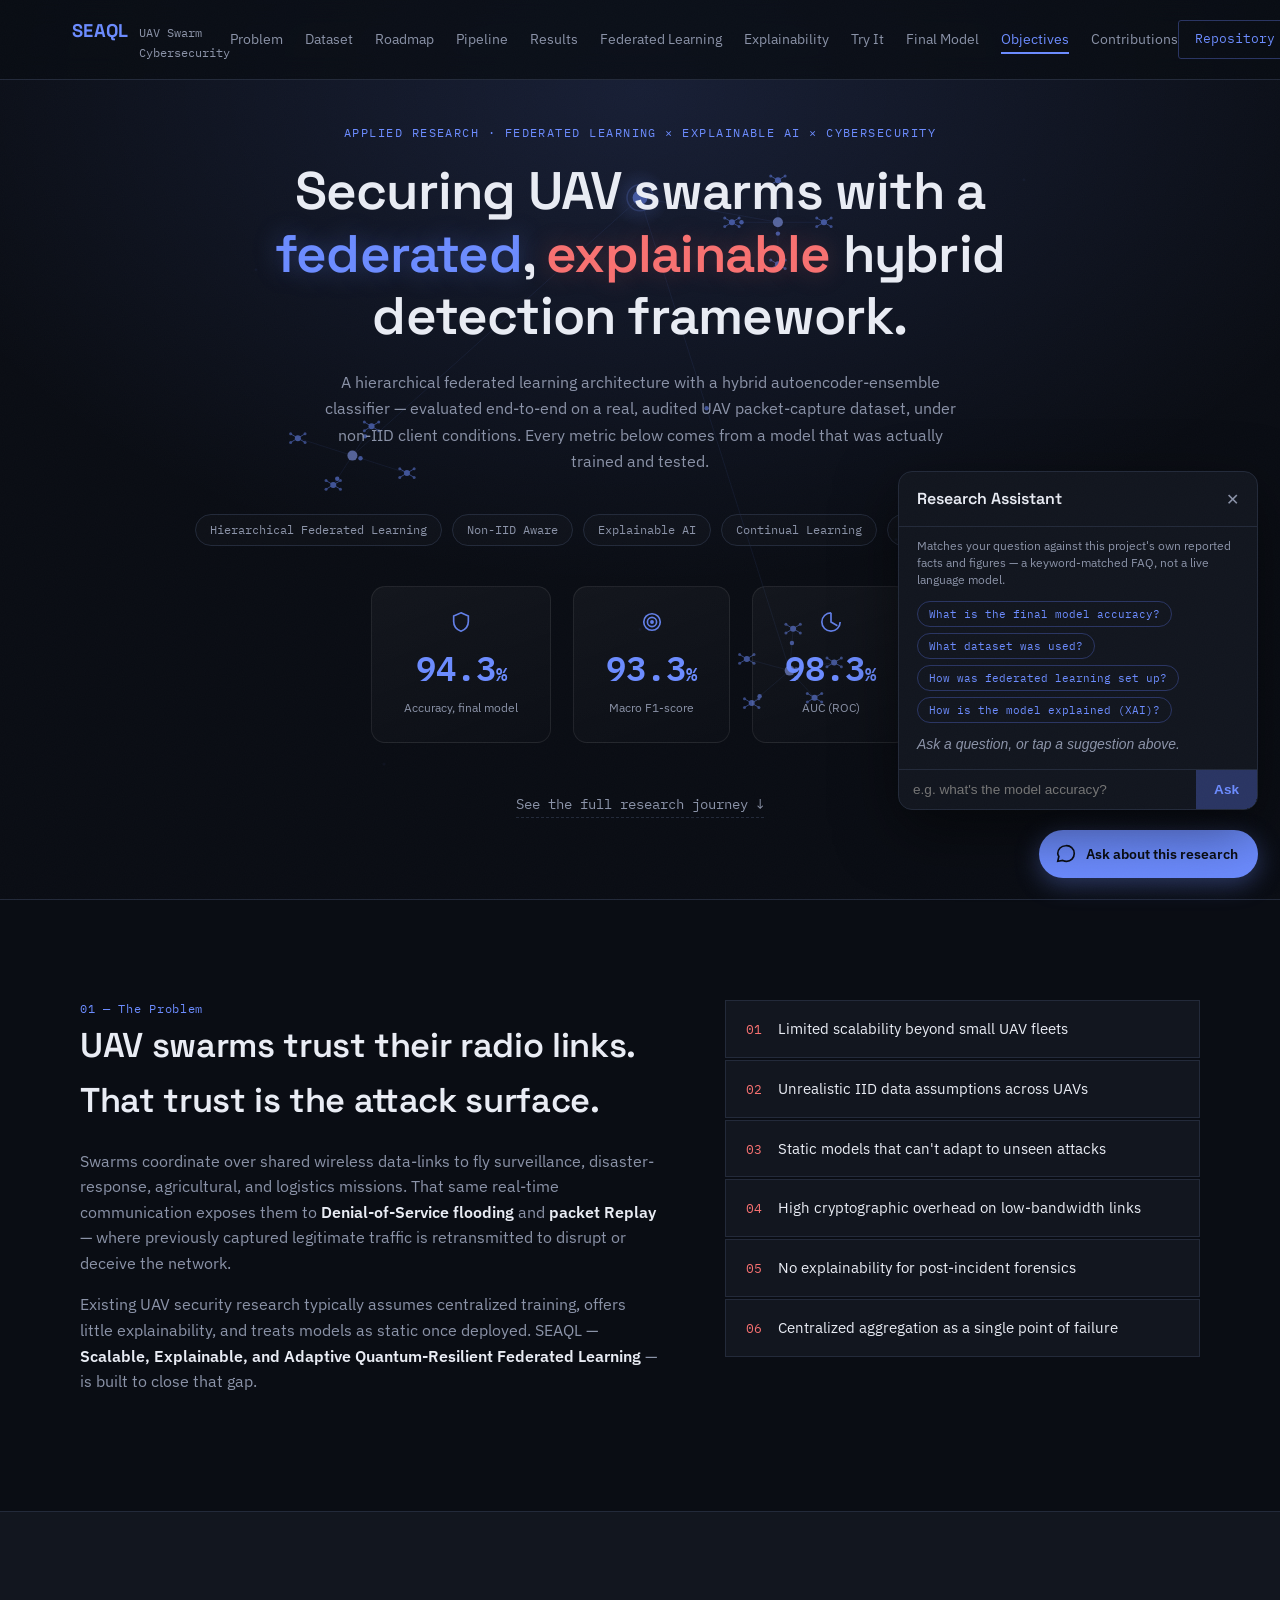
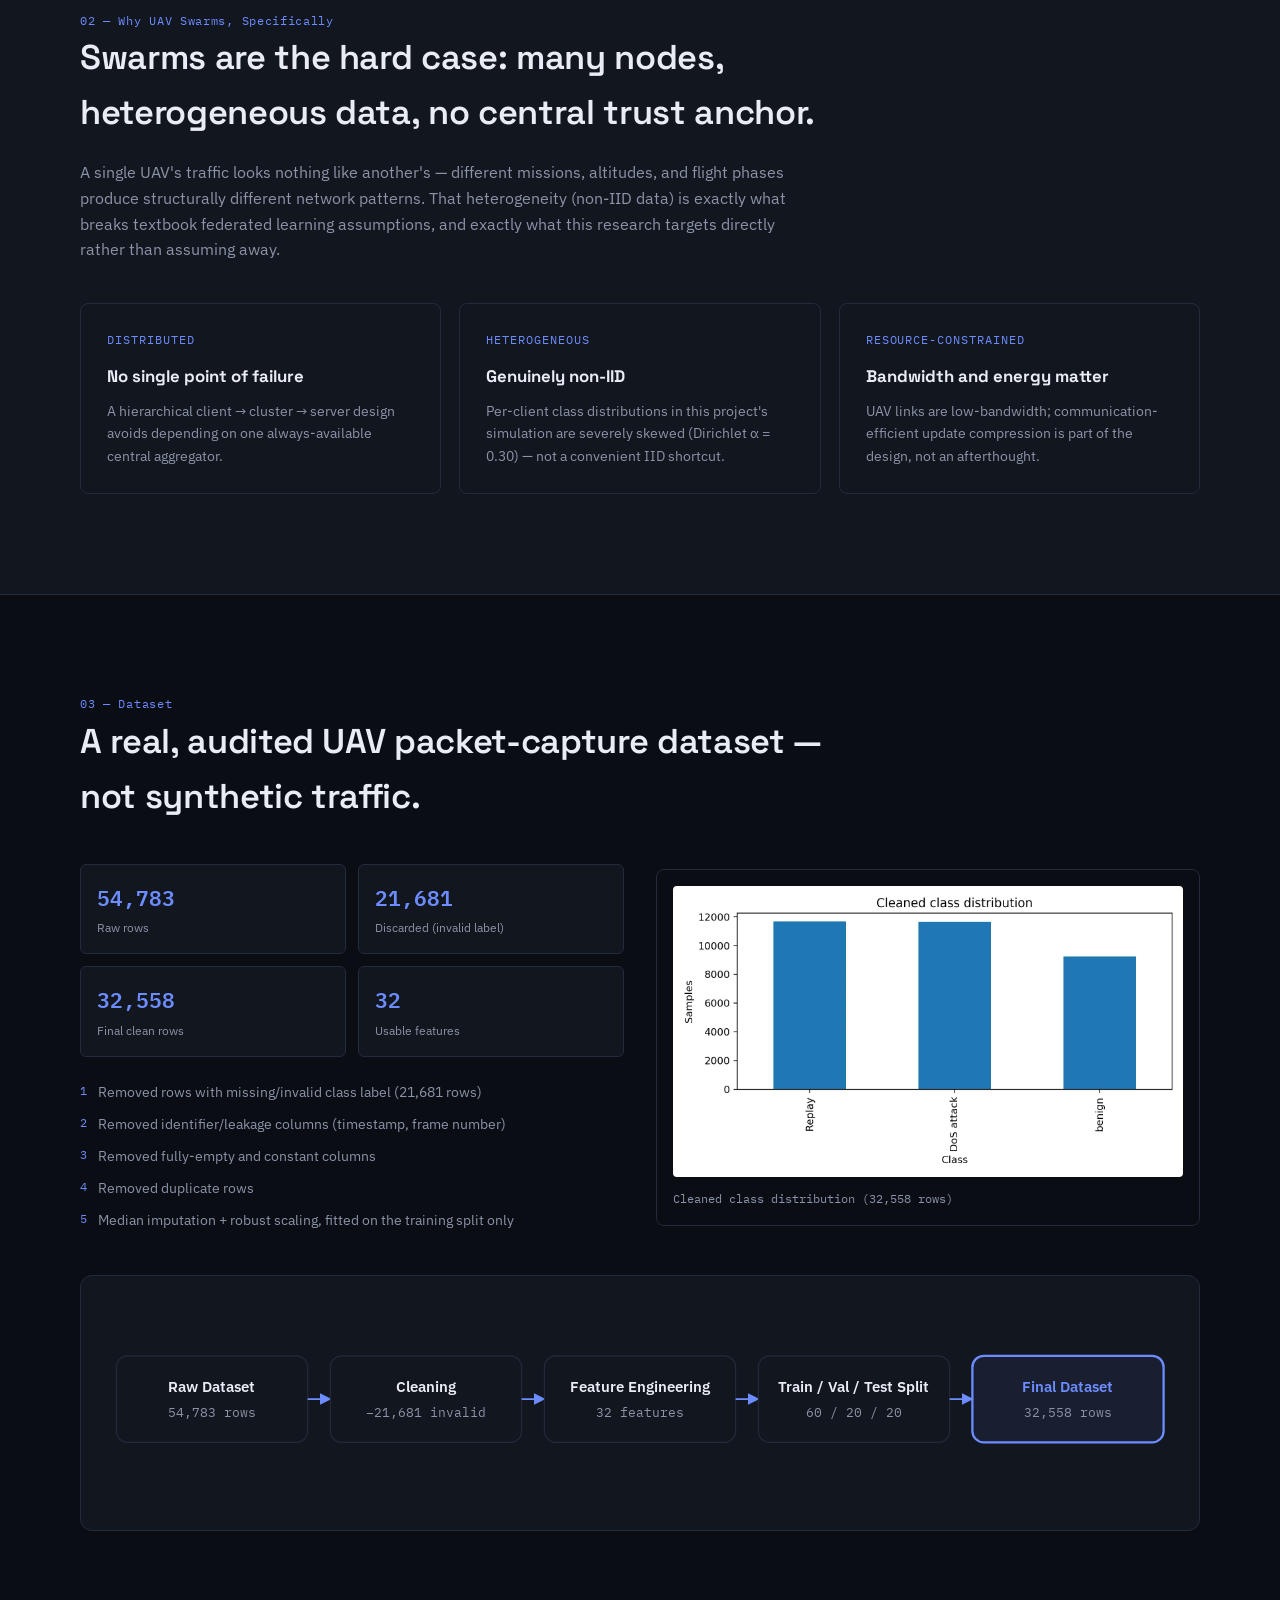
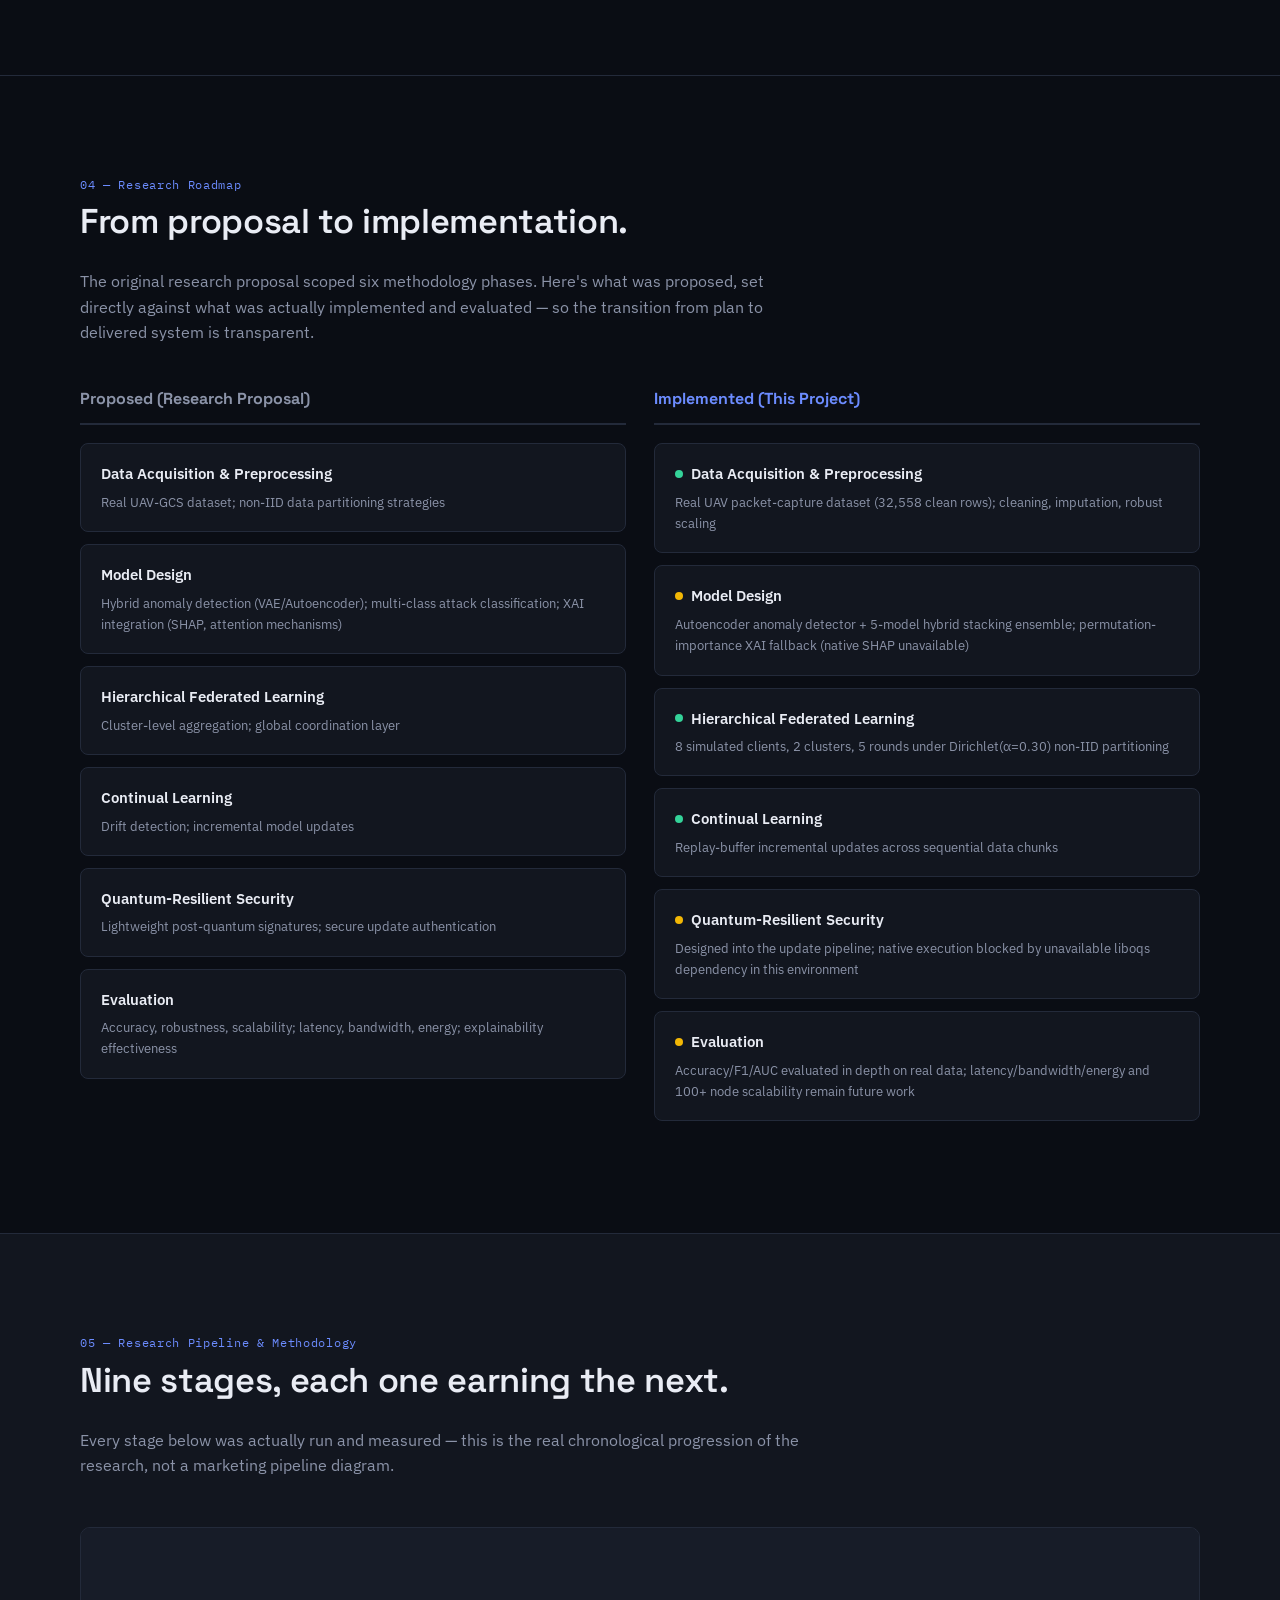
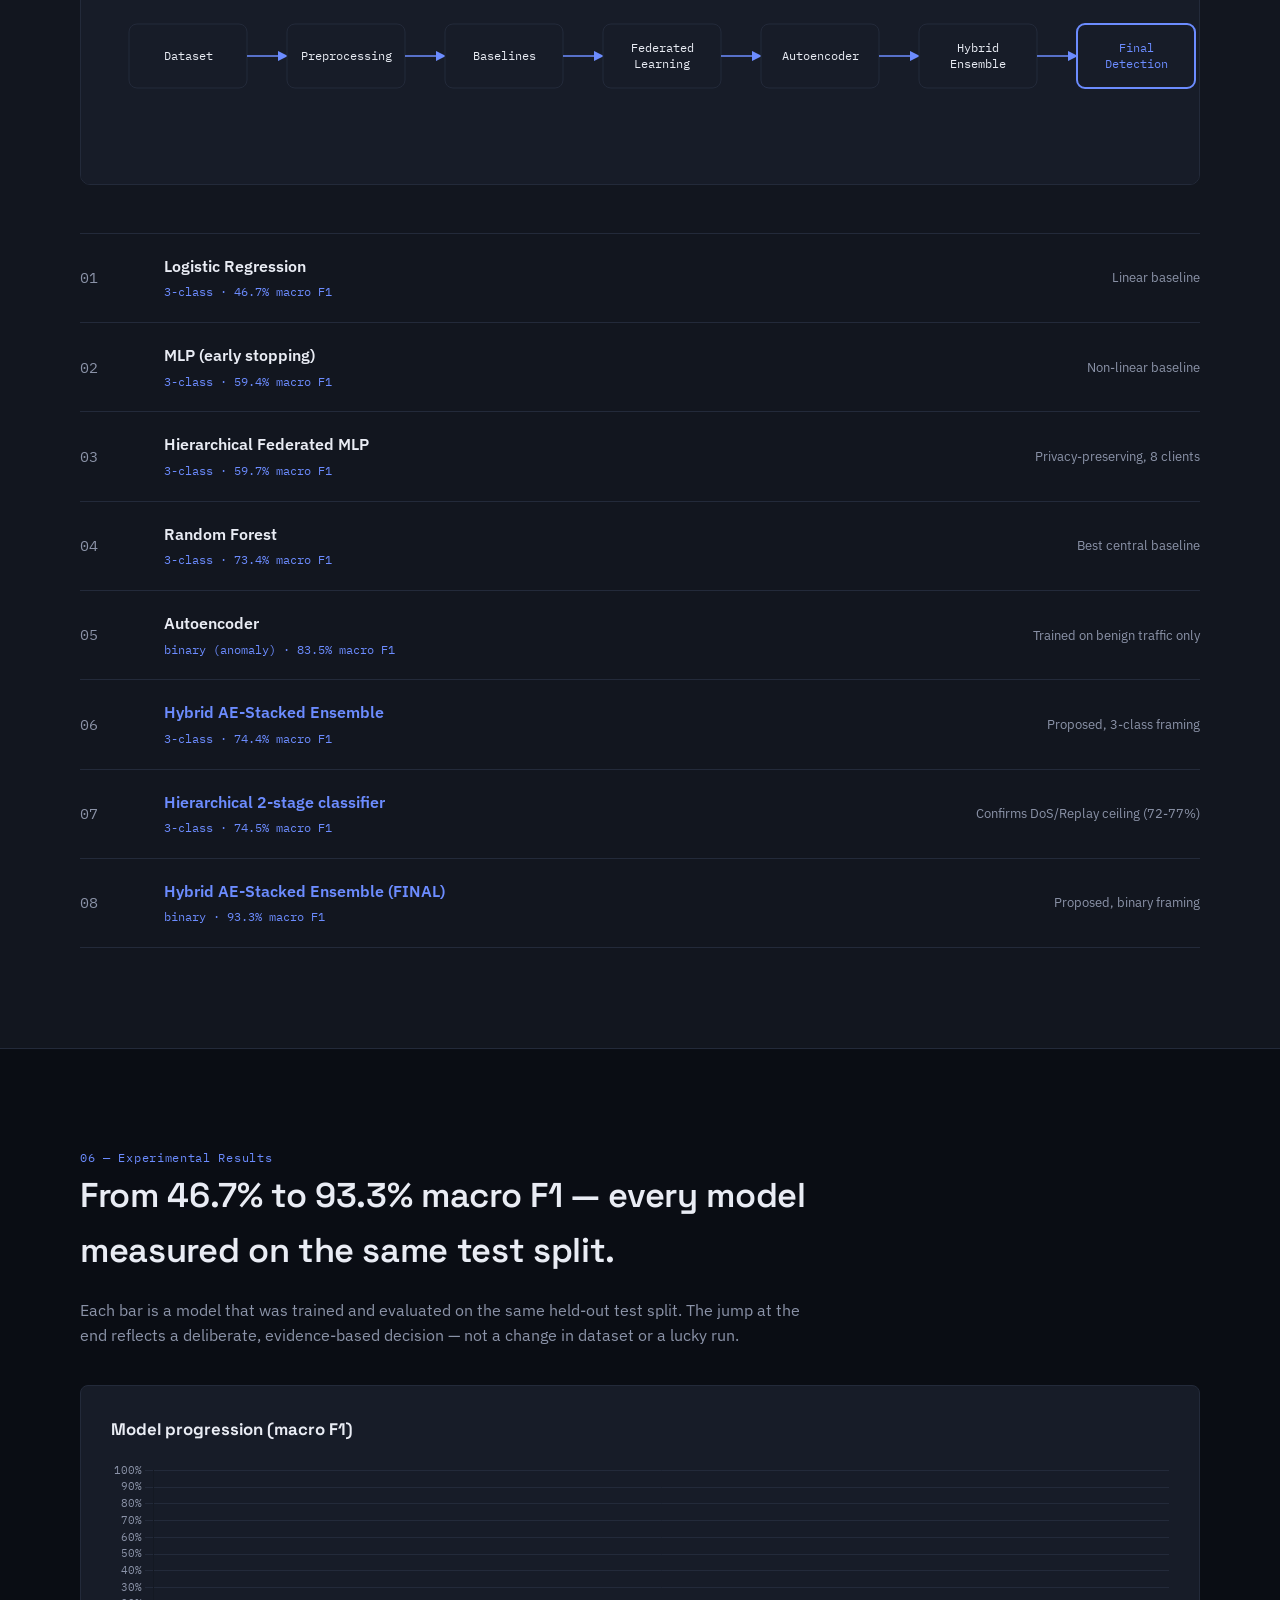
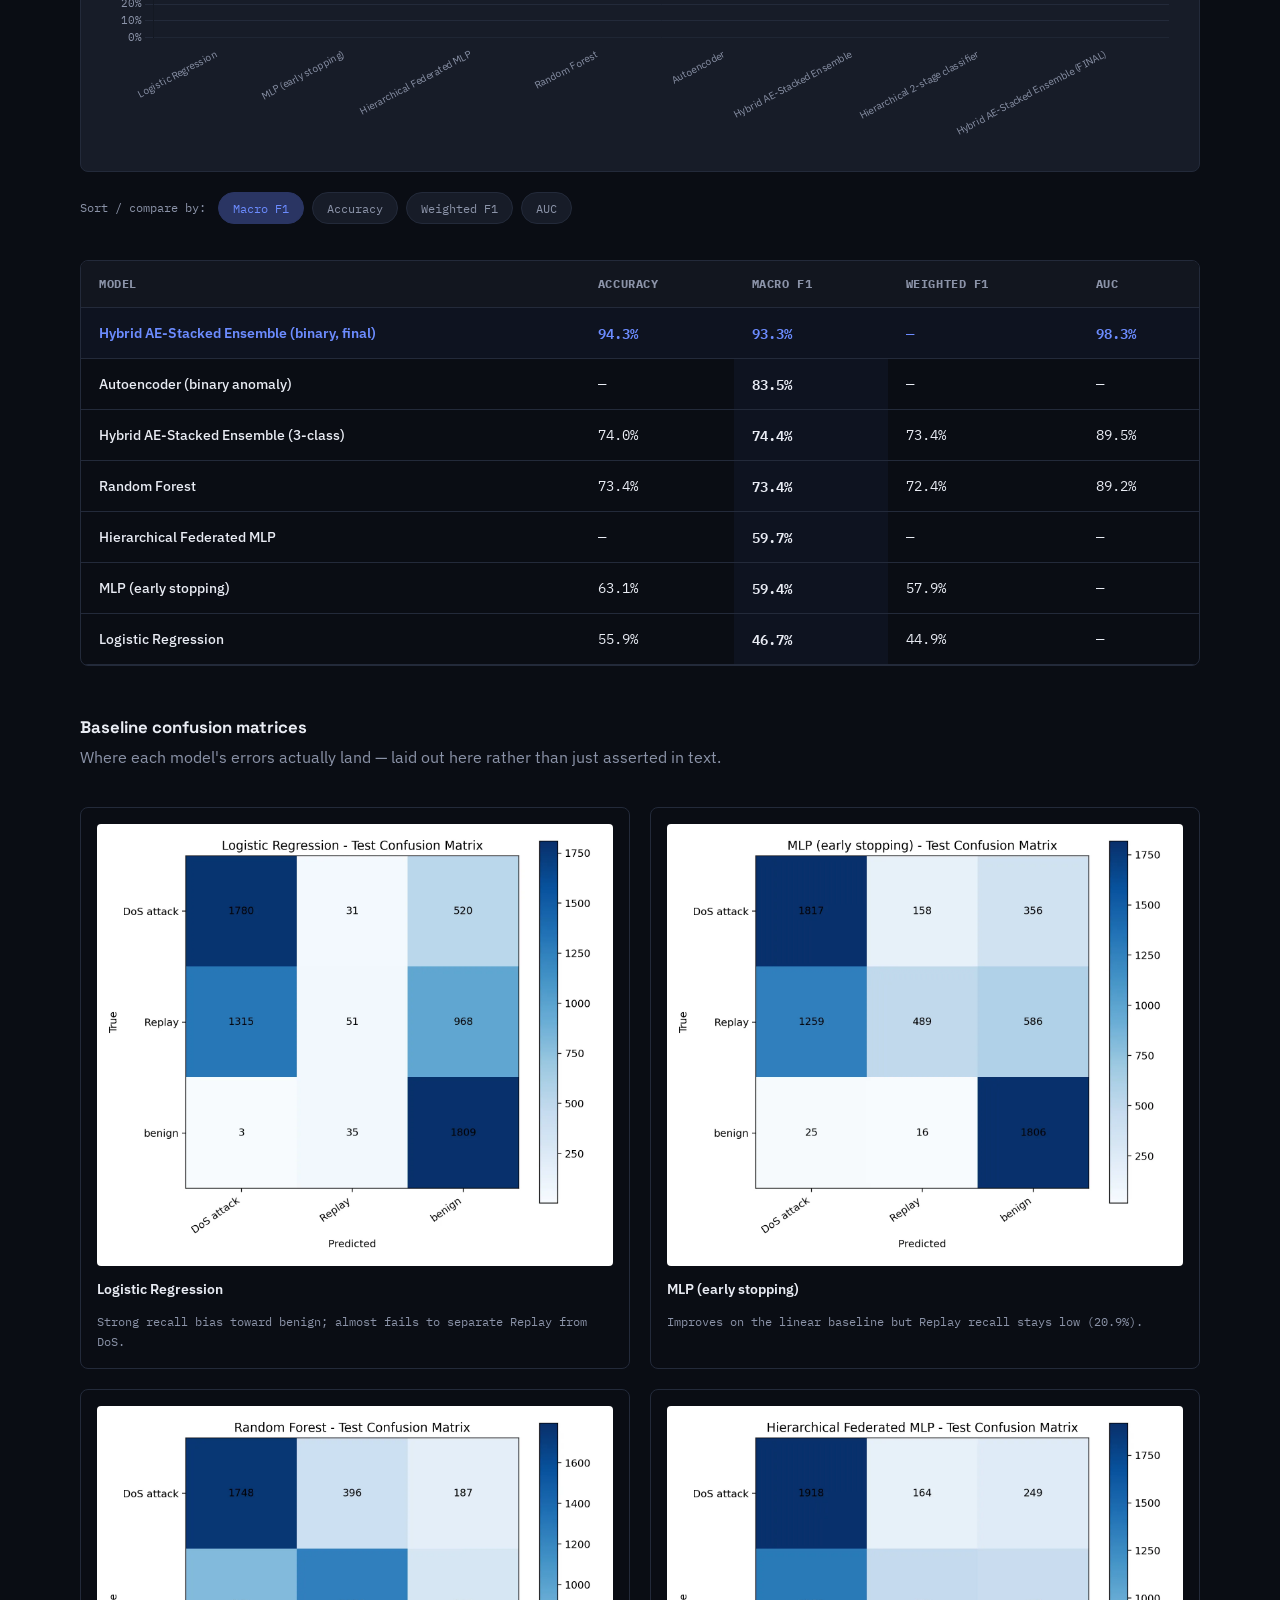
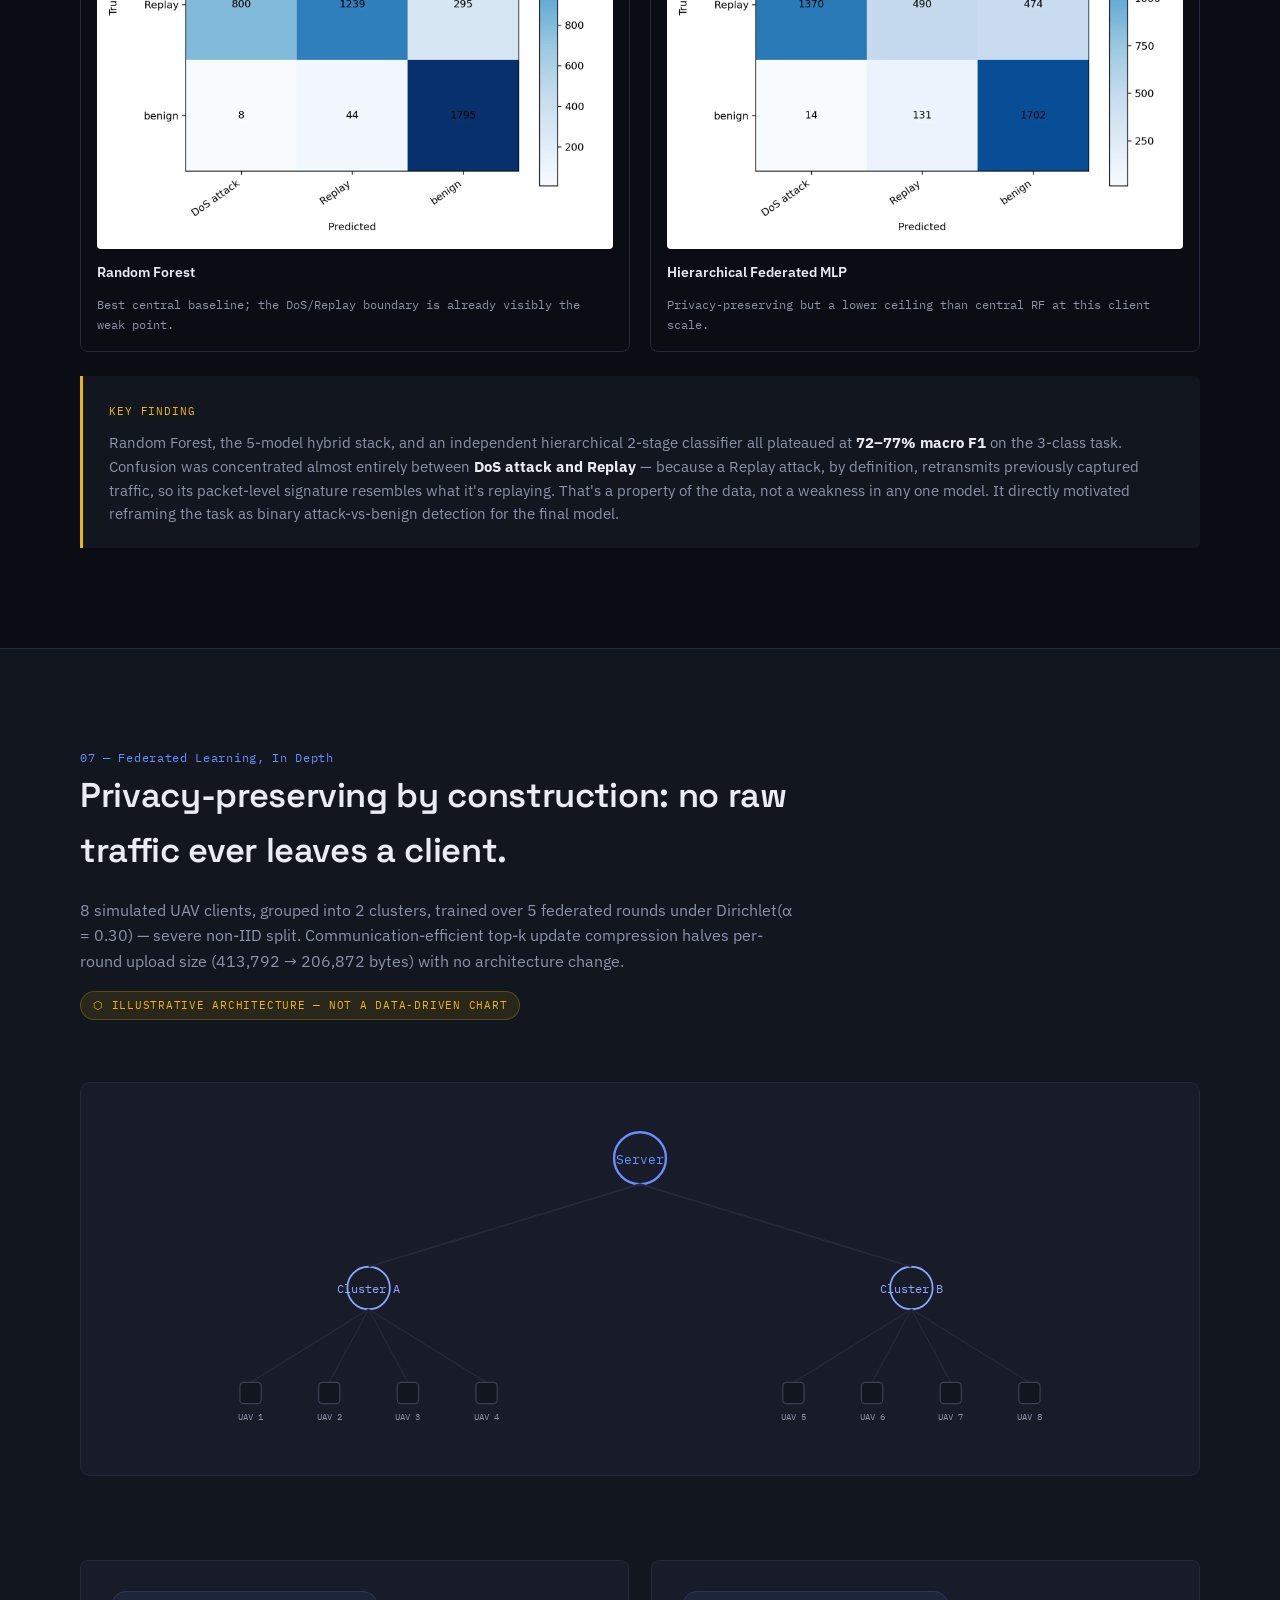
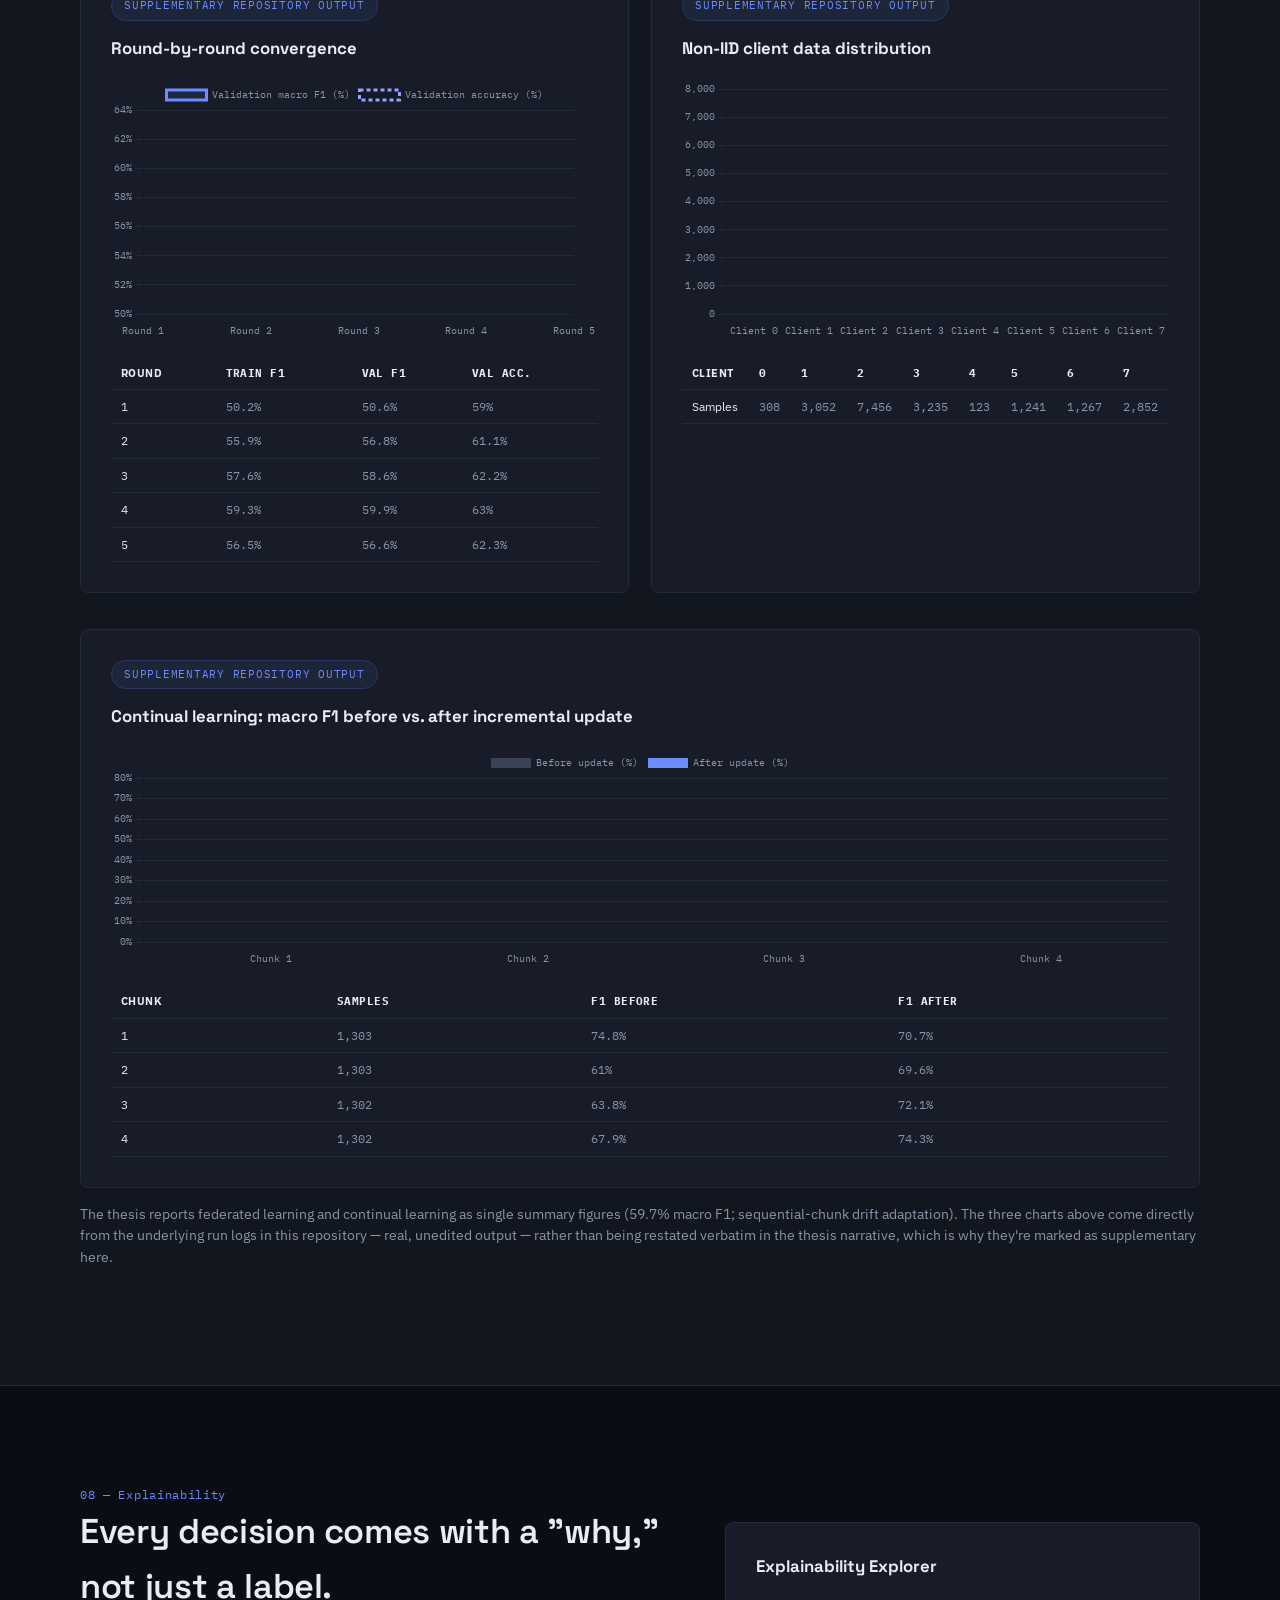
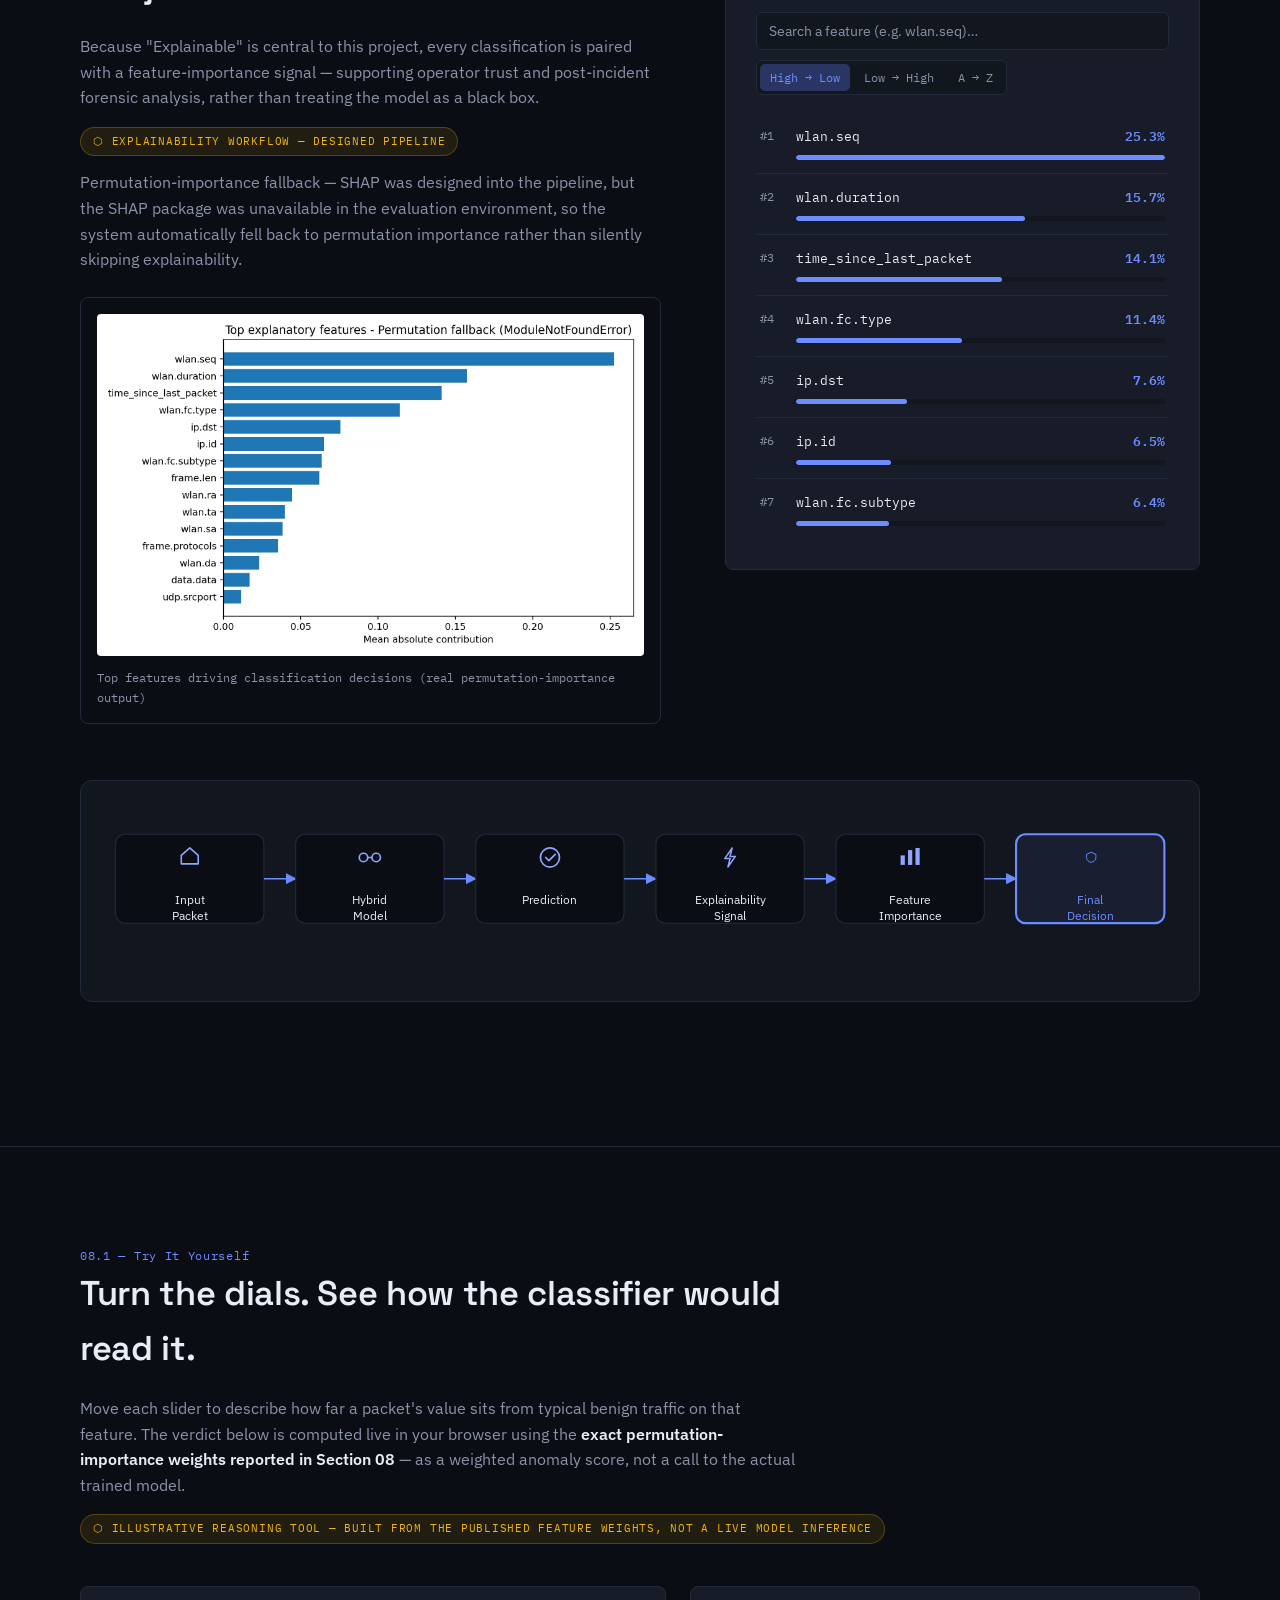
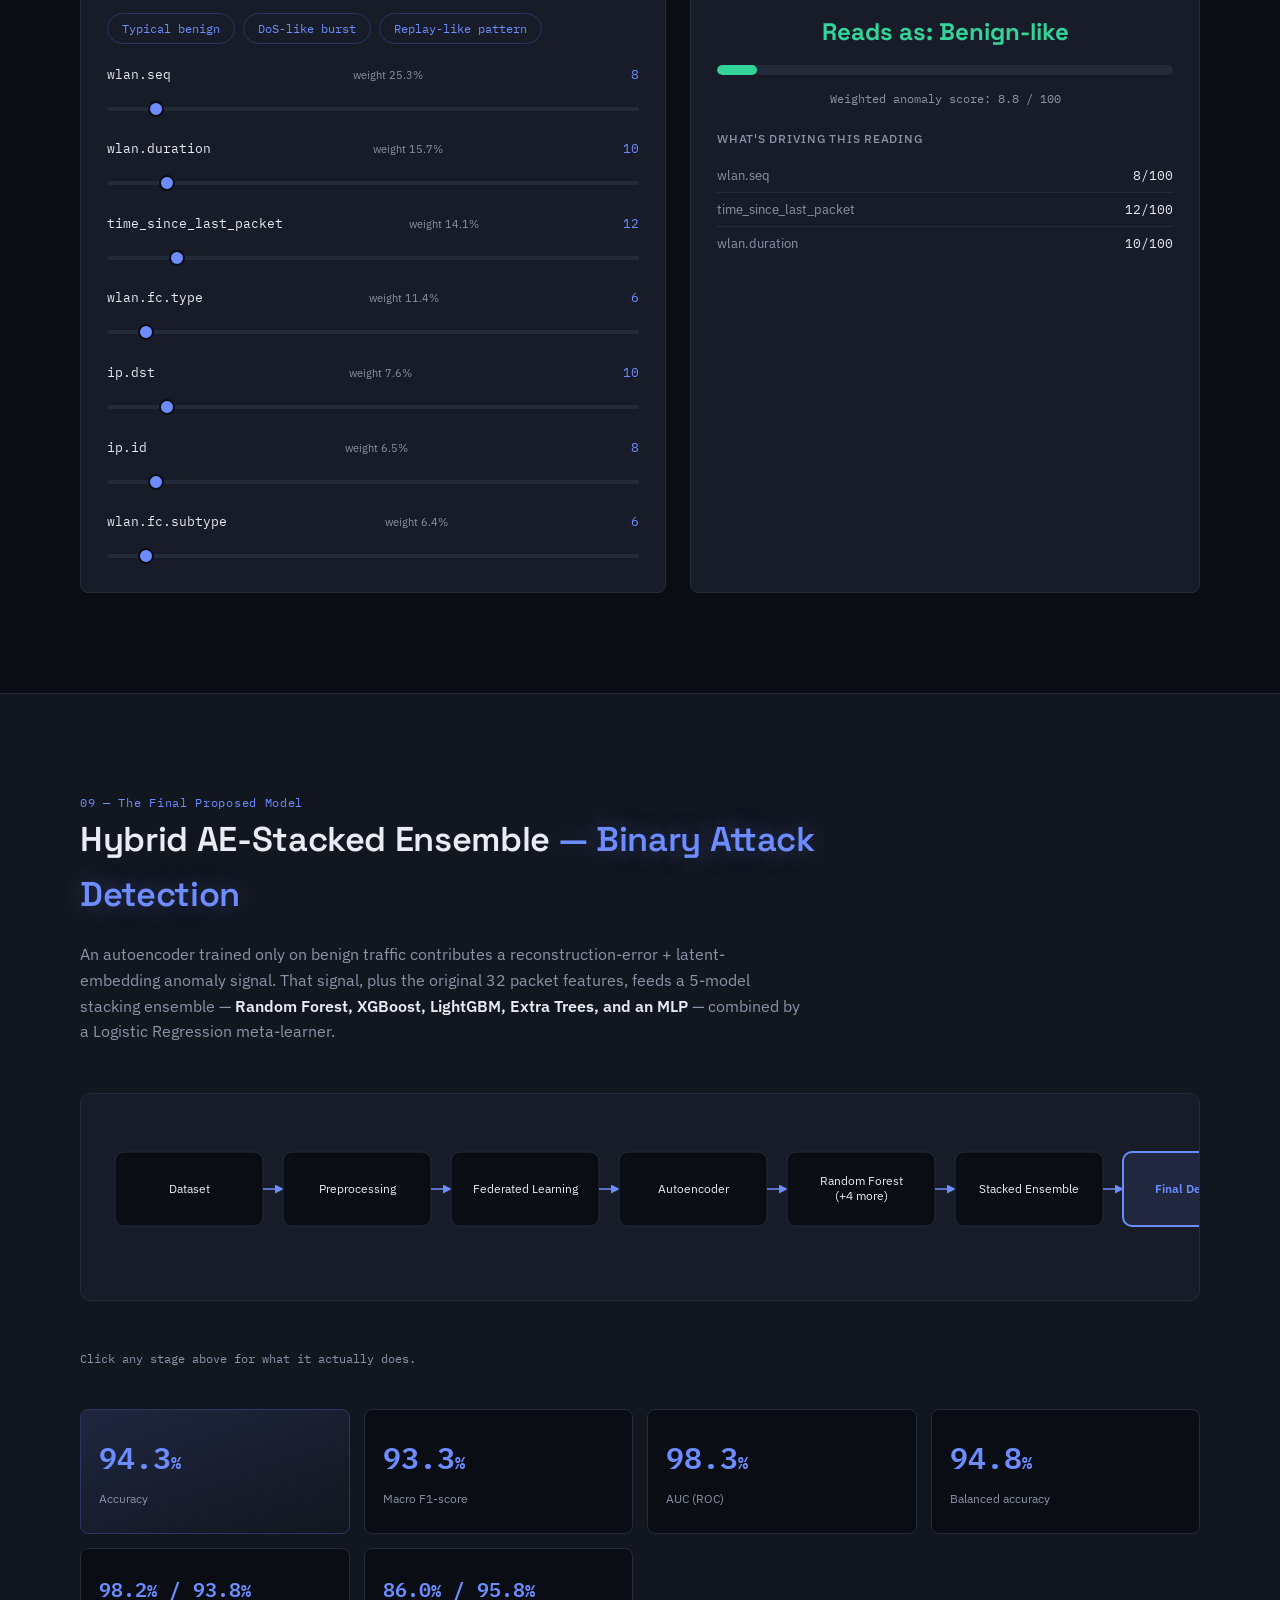
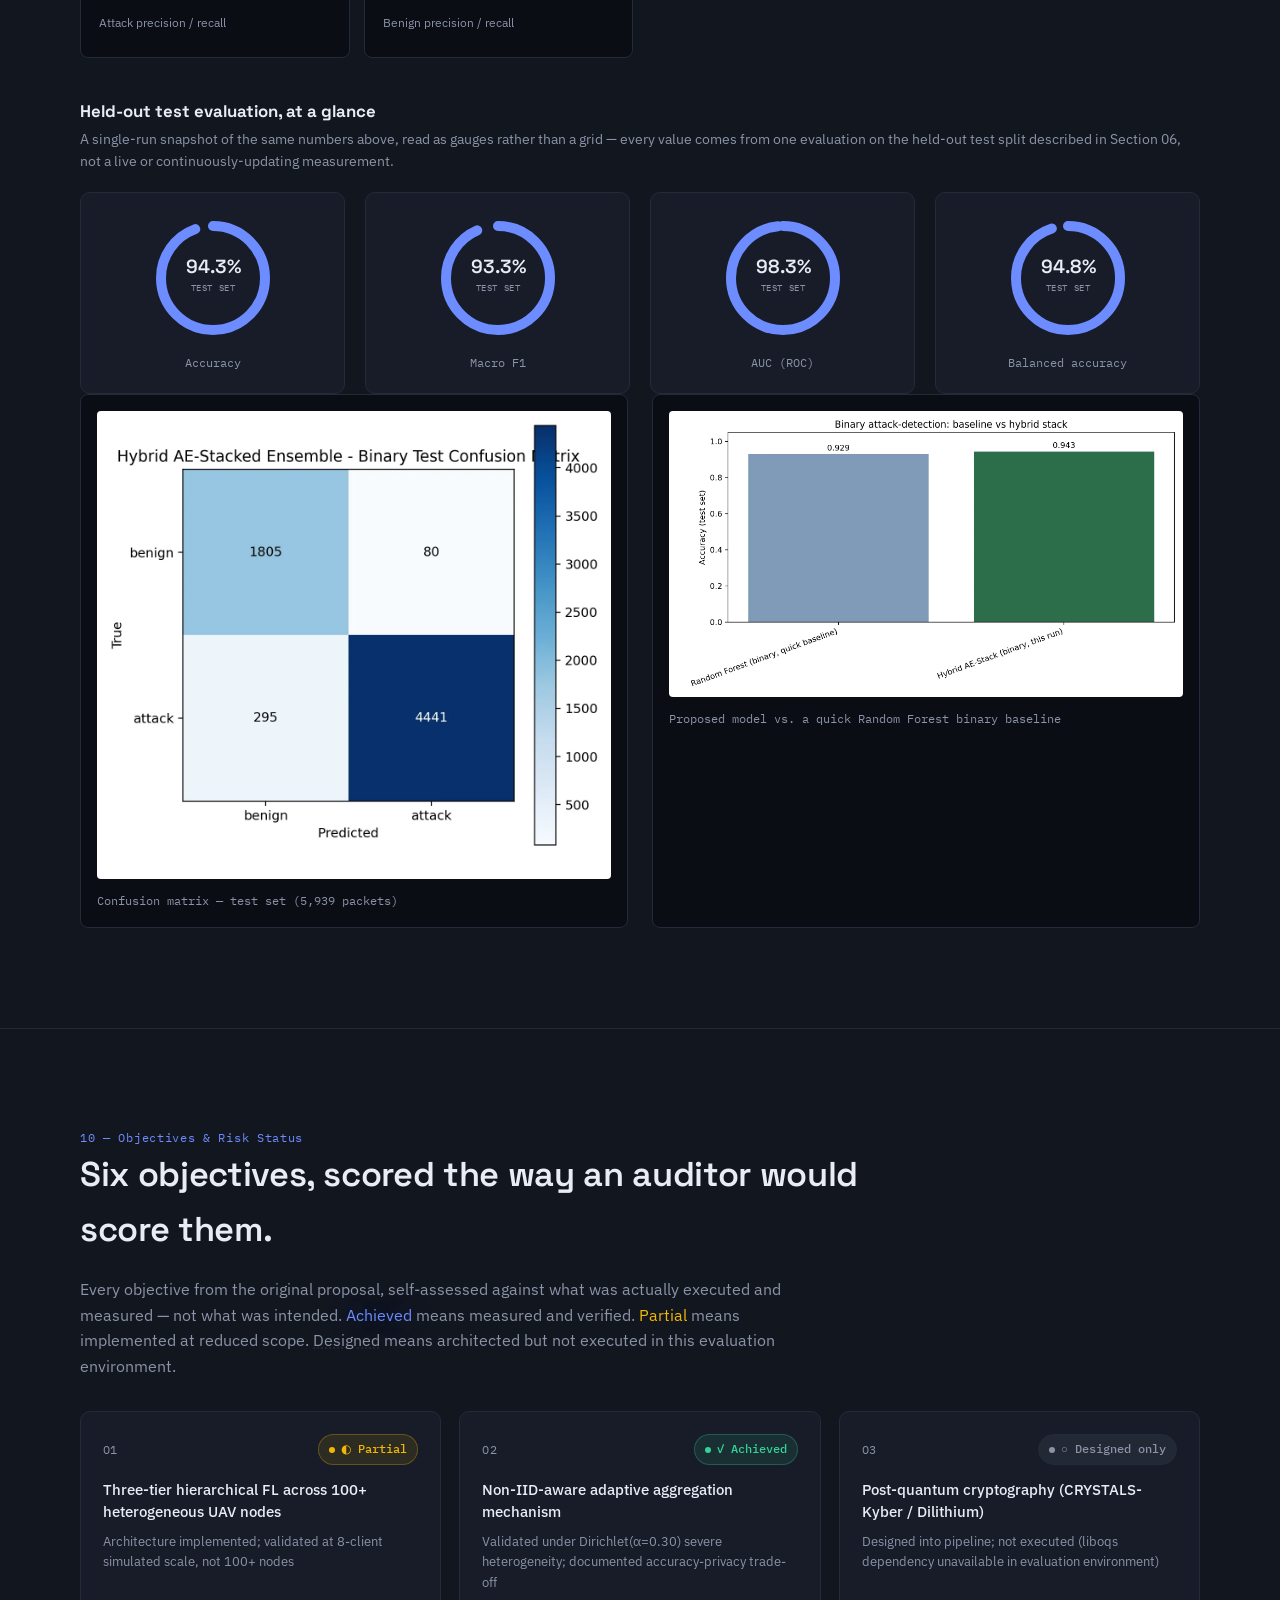
==== commit 480ceba1: "Updated site files" ====
--- a/site/index.html
+++ b/site/index.html
@@ -41,7 +41,9 @@
       <a href="#results">Results</a>
       <a href="#federated">Federated Learning</a>
       <a href="#explainability">Explainability</a>
+      <a href="#demo">Try It</a>
       <a href="#final-model">Final Model</a>
+      <a href="#objectives">Objectives</a>
       <a href="#contribution">Contributions</a>
       <a class="nav-cta-mobile" href="https://github.com/syedshah7214/seaql-uav" target="_blank" rel="noopener">Repository ↗</a>
     </div>
@@ -160,7 +162,7 @@
           <ul class="dataset-steps" id="dataset-steps"></ul>
         </div>
         <figure class="figure-card">
-          <img src="assets/class_distribution.png" alt="Class distribution across benign, DoS attack, and Replay" style="max-height:340px; object-fit:contain; margin:0 auto;">
+          <img src="assets/class_distribution.webp" alt="Class distribution across benign, DoS attack, and Replay" style="max-height:340px; object-fit:contain; margin:0 auto;" loading="lazy" decoding="async">
           <figcaption>Cleaned class distribution (32,558 rows)</figcaption>
         </figure>
       </div>
@@ -224,9 +226,16 @@
         <div class="chart-canvas-wrap" style="height:280px;"><canvas id="progressionChart"></canvas></div>
       </div>
 
+      <div class="model-compare-controls" id="model-compare-controls">
+        <span class="model-compare-label">Sort / compare by:</span>
+        <button type="button" class="compare-btn active" data-metric="macroF1">Macro F1</button>
+        <button type="button" class="compare-btn" data-metric="accuracy">Accuracy</button>
+        <button type="button" class="compare-btn" data-metric="weightedF1">Weighted F1</button>
+        <button type="button" class="compare-btn" data-metric="auc">AUC</button>
+      </div>
       <div class="results-table-wrap">
         <table class="results-table" id="results-table">
-          <thead><tr><th>Model</th><th>Accuracy</th><th>Macro F1</th><th>Weighted F1</th><th>AUC</th></tr></thead>
+          <thead><tr><th>Model</th><th data-metric-col="accuracy">Accuracy</th><th data-metric-col="macroF1">Macro F1</th><th data-metric-col="weightedF1">Weighted F1</th><th data-metric-col="auc">AUC</th></tr></thead>
           <tbody></tbody>
         </table>
       </div>
@@ -291,7 +300,7 @@
         <span class="badge badge-illustrative">⬡ Explainability workflow — designed pipeline</span>
         <p class="body-text" id="explainability-method"></p>
         <div class="figure-card" style="margin-top:24px;">
-          <img src="assets/xai_feature_importance.png" alt="Feature importance ranking">
+          <img src="assets/xai_feature_importance.webp" alt="Feature importance ranking" loading="lazy" decoding="async">
           <figcaption>Top features driving classification decisions (real permutation-importance output)</figcaption>
         </div>
       </div>
@@ -301,6 +310,18 @@
       <div class="xai-flow">
         <svg viewBox="0 0 1000 140" xmlns="http://www.w3.org/2000/svg"><g id="xai-flow-svg"></g></svg>
       </div>
+    </div>
+  </section>
+
+  <!-- INTERACTIVE DEMO -->
+  <section class="section" id="demo">
+    <div class="section-inner">
+      <p class="section-tag">08.1 — Try It Yourself</p>
+      <h2>Turn the dials. See how the classifier would read it.</h2>
+      <p class="body-text max-w">Move each slider to describe how far a packet's value sits from typical benign traffic on that feature. The verdict below is computed live in your browser using the <strong>exact permutation-importance weights reported in Section 08</strong> — as a weighted anomaly score, not a call to the actual trained model.</p>
+      <span class="badge badge-illustrative">⬡ Illustrative reasoning tool — built from the published feature weights, not a live model inference</span>
+      <div class="demo-panel" id="demo-panel"></div>
+    </div>
   </section>
 
   <!-- FINAL MODEL -->
@@ -313,6 +334,8 @@
       <div class="pipeline-diagram">
         <svg viewBox="0 0 1180 150" xmlns="http://www.w3.org/2000/svg" style="width:100%;height:auto;"><g id="architecture-svg"></g></svg>
       </div>
+      <p class="arch-hint">Click any stage above for what it actually does.</p>
+      <div class="arch-detail" id="architecture-detail" hidden></div>
 
       <div class="metrics-grid">
         <div class="metric-card hero-metric"><span class="metric-value">94.3<small>%</small></span><span class="metric-label">Accuracy</span></div>
@@ -323,17 +346,31 @@
         <div class="metric-card small"><span class="metric-value">86.0<small>%</small> / 95.8<small>%</small></span><span class="metric-label">Benign precision / recall</span></div>
       </div>
 
+      <h3 style="font-family:var(--font-display); font-size:1.05rem; margin:40px 0 4px;">Held-out test evaluation, at a glance</h3>
+      <p class="body-text" style="font-size:0.85rem;">A single-run snapshot of the same numbers above, read as gauges rather than a grid — every value comes from one evaluation on the held-out test split described in Section 06, not a live or continuously-updating measurement.</p>
+      <div class="confidence-meters" id="confidence-meters"></div>
+
       <div class="figure-row">
-        <figure class="figure-card"><img src="assets/hybrid_binary_confusion_matrix.png" alt="Confusion matrix, final binary hybrid model"><figcaption>Confusion matrix — test set (5,939 packets)</figcaption></figure>
-        <figure class="figure-card"><img src="assets/hybrid_binary_vs_baseline_comparison.png" alt="Hybrid model vs Random Forest baseline"><figcaption>Proposed model vs. a quick Random Forest binary baseline</figcaption></figure>
-      </div>
+        <figure class="figure-card"><img src="assets/hybrid_binary_confusion_matrix.webp" alt="Confusion matrix, final binary hybrid model" loading="lazy" decoding="async"><figcaption>Confusion matrix — test set (5,939 packets)</figcaption></figure>
+        <figure class="figure-card"><img src="assets/hybrid_binary_vs_baseline_comparison.webp" alt="Hybrid model vs Random Forest baseline" loading="lazy" decoding="async"><figcaption>Proposed model vs. a quick Random Forest binary baseline</figcaption></figure>
+      </div>
+    </div>
+  </section>
+
+  <!-- OBJECTIVES / RISK STATUS BOARD -->
+  <section class="section alt" id="objectives">
+    <div class="section-inner">
+      <p class="section-tag">10 — Objectives &amp; Risk Status</p>
+      <h2>Six objectives, scored the way an auditor would score them.</h2>
+      <p class="body-text max-w">Every objective from the original proposal, self-assessed against what was actually executed and measured — not what was intended. <span class="hl-signal">Achieved</span> means measured and verified. <span class="hl-amber">Partial</span> means implemented at reduced scope. <span class="hl-designed">Designed</span> means architected but not executed in this evaluation environment.</p>
+      <div class="objectives-board" id="objectives-board"></div>
     </div>
   </section>
 
   <!-- CONTRIBUTIONS -->
   <section class="section" id="contribution">
     <div class="section-inner">
-      <p class="section-tag">10 — Research Contributions</p>
+      <p class="section-tag">11 — Research Contributions</p>
       <h2>What this project actually adds.</h2>
       <div class="contrib-grid" id="contrib-grid"></div>
     </div>
@@ -392,7 +429,26 @@
   </div>
 </footer>
 
-<script src="assets/chart.umd.min.js"></script>
-<script src="script.js"></script>
+<!-- Research assistant widget -->
+<button type="button" id="ra-toggle" class="ra-toggle" aria-label="Ask about this research" aria-expanded="false">
+  <svg width="22" height="22" viewBox="0 0 24 24" fill="none" stroke="currentColor" stroke-width="1.8"><path d="M21 11.5a8.38 8.38 0 0 1-8.5 8.5 8.5 8.5 0 0 1-4-1L3 20l1.2-5.4A8.38 8.38 0 0 1 3 11.5 8.5 8.5 0 0 1 11.5 3 8.38 8.38 0 0 1 21 11.5z"/></svg>
+  <span>Ask about this research</span>
+</button>
+<div class="ra-panel" id="ra-panel" hidden>
+  <div class="ra-head">
+    <span>Research Assistant</span>
+    <button type="button" id="ra-close" aria-label="Close">✕</button>
+  </div>
+  <p class="ra-note">Matches your question against this project's own reported facts and figures — a keyword-matched FAQ, not a live language model.</p>
+  <div class="ra-chips" id="ra-chips"></div>
+  <div class="ra-answer" id="ra-answer"></div>
+  <div class="ra-input-row">
+    <input type="text" id="ra-input" placeholder="e.g. what's the model accuracy?" aria-label="Ask a question">
+    <button type="button" id="ra-ask">Ask</button>
+  </div>
+</div>
+
+<script src="assets/chart.umd.min.js" defer></script>
+<script src="script.js" defer></script>
 </body>
 </html>
--- a/site/styles.css
+++ b/site/styles.css
@@ -414,3 +414,235 @@
 .figure-card:hover img { transform: scale(1.02); }
 .hero-badge { transition: border-color 0.2s, color 0.2s; }
 .hero-badge:hover { border-color: var(--accent-dim); color: var(--accent); }
+
+/* =================================================================
+   PLATFORM EVOLUTION PATCH — added on top of the existing design
+   system without altering any prior rule. New tokens first, then
+   each new component, then global micro-interaction/focus polish.
+   ================================================================= */
+
+:root {
+  --radius-sm: 6px;
+  --radius-md: 10px;
+  --shadow-soft: 0 12px 32px rgba(0,0,0,0.28);
+  --shadow-glow: 0 0 0 1px var(--accent-dim), 0 12px 32px rgba(108,140,255,0.10);
+  --ease: cubic-bezier(0.22, 1, 0.36, 1);
+  --hl-amber-color: #F2B705;
+  --hl-designed-color: #8B93A8;
+}
+
+.hl-amber { color: var(--hl-amber-color); }
+.hl-designed { color: var(--text-muted); text-decoration: underline dotted var(--border); }
+
+/* ---------- Global focus-visible polish (accessibility) ---------- */
+a:focus-visible, button:focus-visible, input:focus-visible {
+  outline: 2px solid var(--accent);
+  outline-offset: 3px;
+  border-radius: 4px;
+}
+
+/* ---------- Objectives & Risk Status Board ---------- */
+.objectives-board {
+  display: grid;
+  grid-template-columns: repeat(auto-fit, minmax(280px, 1fr));
+  gap: 18px;
+  margin-top: 32px;
+}
+.objective-card {
+  background: var(--surface-2);
+  border: 1px solid var(--border);
+  border-radius: var(--radius-md);
+  padding: 22px;
+  transition: transform 0.25s var(--ease), border-color 0.25s var(--ease), box-shadow 0.25s var(--ease);
+}
+.objective-card:hover { transform: translateY(-3px); border-color: var(--accent-dim); box-shadow: var(--shadow-soft); }
+.objective-head { display: flex; align-items: center; justify-content: space-between; gap: 10px; margin-bottom: 14px; }
+.objective-id { font-family: var(--font-mono); font-size: 0.75rem; color: var(--text-muted); letter-spacing: 0.04em; }
+.status-pill {
+  display: inline-flex; align-items: center; gap: 6px;
+  font-family: var(--font-mono); font-size: 0.72rem; font-weight: 500;
+  padding: 5px 10px; border-radius: 999px; white-space: nowrap;
+}
+.status-dot { width: 6px; height: 6px; border-radius: 50%; }
+.status-achieved { background: rgba(52,211,153,0.1); color: var(--success); border: 1px solid rgba(52,211,153,0.28); }
+.status-achieved .status-dot { background: var(--success); }
+.status-partial { background: rgba(242,183,5,0.1); color: var(--amber); border: 1px solid rgba(242,183,5,0.28); }
+.status-partial .status-dot { background: var(--amber); }
+.status-designed { background: rgba(139,147,168,0.1); color: var(--text-muted); border: 1px solid var(--border); }
+.status-designed .status-dot { background: var(--text-muted); }
+.objective-text { font-size: 0.94rem; font-weight: 500; margin-bottom: 8px; line-height: 1.5; }
+.objective-note { font-size: 0.82rem; color: var(--text-muted); line-height: 1.55; }
+
+/* ---------- AI Confidence Meters (radial gauges) ---------- */
+.confidence-meters {
+  display: grid;
+  grid-template-columns: repeat(auto-fit, minmax(150px, 1fr));
+  gap: 20px;
+  margin-top: 20px;
+}
+.gauge-card {
+  display: flex; flex-direction: column; align-items: center; gap: 10px;
+  background: var(--surface-2); border: 1px solid var(--border); border-radius: var(--radius-md);
+  padding: 20px 12px; transition: border-color 0.25s var(--ease), transform 0.25s var(--ease);
+}
+.gauge-card:hover { border-color: var(--accent-dim); transform: translateY(-3px); }
+.gauge-arc { transition: stroke-dashoffset 1.1s var(--ease); }
+.gauge-value { fill: var(--text); font-size: 19px; font-weight: 600; }
+.gauge-sublabel { fill: var(--text-muted); font-size: 9px; letter-spacing: 0.06em; text-transform: uppercase; }
+.gauge-label { font-family: var(--font-mono); font-size: 0.78rem; color: var(--text-muted); text-align: center; }
+
+/* ---------- Explainability Explorer ---------- */
+.xai-explorer-head { display: flex; flex-direction: column; gap: 14px; margin-bottom: 18px; }
+.xai-explorer-controls { display: flex; flex-wrap: wrap; gap: 10px; align-items: center; }
+.xai-search-input {
+  flex: 1 1 200px; background: var(--surface); border: 1px solid var(--border); border-radius: var(--radius-sm);
+  padding: 9px 12px; color: var(--text); font-family: var(--font-body); font-size: 0.86rem;
+  transition: border-color 0.2s var(--ease);
+}
+.xai-search-input::placeholder { color: var(--text-muted); }
+.xai-search-input:focus { border-color: var(--accent-dim); outline: none; }
+.xai-sort-toggle { display: flex; gap: 4px; background: var(--surface); border: 1px solid var(--border); border-radius: var(--radius-sm); padding: 3px; }
+.xai-sort-btn {
+  background: transparent; border: none; color: var(--text-muted); font-family: var(--font-mono);
+  font-size: 0.72rem; padding: 6px 10px; border-radius: 5px; cursor: pointer; transition: background 0.2s var(--ease), color 0.2s var(--ease);
+}
+.xai-sort-btn:hover { color: var(--text); }
+.xai-sort-btn.active { background: var(--accent-dim); color: var(--accent); }
+.xai-feature-row {
+  display: block; width: 100%; text-align: left; background: transparent; border: none; border-top: 1px solid var(--border);
+  padding: 13px 4px; cursor: pointer; color: inherit; font: inherit;
+}
+.xai-feature-row:first-child { border-top: none; }
+.xai-feature-row-top { display: flex; align-items: center; gap: 10px; font-family: var(--font-mono); font-size: 0.82rem; }
+.xai-feature-rank { color: var(--text-muted); font-size: 0.72rem; width: 26px; flex-shrink: 0; }
+.xai-feature-name { flex: 1; color: var(--text); }
+.xai-feature-pct { color: var(--accent); font-weight: 600; }
+.xai-feature-bar-track { height: 5px; background: var(--surface); border-radius: 3px; overflow: hidden; margin: 8px 0 0 36px; }
+.xai-feature-bar-fill { height: 100%; background: var(--accent); border-radius: 3px; transition: width 0.6s var(--ease); }
+.xai-feature-detail {
+  max-height: 0; overflow: hidden; opacity: 0; font-size: 0.8rem; color: var(--text-muted);
+  margin-left: 36px; transition: max-height 0.3s var(--ease), opacity 0.25s var(--ease), margin-top 0.3s var(--ease);
+}
+.xai-feature-row.open .xai-feature-detail { max-height: 80px; opacity: 1; margin-top: 8px; }
+.xai-feature-row.open .xai-feature-rank { color: var(--accent); }
+.xai-empty { color: var(--text-muted); font-size: 0.85rem; padding: 20px 4px; text-align: center; }
+
+/* ---------- Model Comparison Panel (interactive results table) ---------- */
+.model-compare-controls { display: flex; flex-wrap: wrap; align-items: center; gap: 8px; margin: 20px 0 14px; }
+.model-compare-label { font-family: var(--font-mono); font-size: 0.78rem; color: var(--text-muted); margin-right: 4px; }
+.compare-btn {
+  background: var(--surface-2); border: 1px solid var(--border); color: var(--text-muted);
+  font-family: var(--font-mono); font-size: 0.78rem; padding: 7px 14px; border-radius: 999px;
+  cursor: pointer; transition: background 0.2s var(--ease), color 0.2s var(--ease), border-color 0.2s var(--ease);
+}
+.compare-btn:hover { color: var(--text); border-color: var(--accent-dim); }
+.compare-btn.active { background: var(--accent-dim); color: var(--accent); border-color: var(--accent-dim); }
+.metric-col-active { color: var(--accent); font-weight: 600; background: rgba(108,140,255,0.05); }
+
+/* ---------- Loading / empty / error state primitives (used by future async panels) ---------- */
+.skeleton {
+  background: linear-gradient(90deg, var(--surface-2) 25%, var(--border) 37%, var(--surface-2) 63%);
+  background-size: 400% 100%; animation: skeleton-sheen 1.4s ease infinite; border-radius: var(--radius-sm);
+}
+@keyframes skeleton-sheen { 0% { background-position: 100% 50%; } 100% { background-position: 0 50%; } }
+.state-empty, .state-error {
+  text-align: center; padding: 32px 20px; color: var(--text-muted); font-size: 0.88rem;
+  border: 1px dashed var(--border); border-radius: var(--radius-md);
+}
+.state-error { color: var(--danger); border-color: rgba(248,113,113,0.25); }
+
+@media (max-width: 640px) {
+  .objectives-board { grid-template-columns: 1fr; }
+  .confidence-meters { grid-template-columns: repeat(2, 1fr); }
+  .xai-explorer-controls { flex-direction: column; align-items: stretch; }
+}
+
+/* ===== Interactive classifier demo ===== */
+.demo-panel { margin-top: 28px; display: grid; grid-template-columns: 1.15fr 1fr; gap: 24px; }
+@media (max-width: 880px) { .demo-panel { grid-template-columns: 1fr; } }
+
+.demo-sliders { background: var(--surface-2); border: 1px solid var(--border); border-radius: 8px; padding: 26px; }
+.demo-presets { display: flex; flex-wrap: wrap; gap: 8px; margin-bottom: 20px; }
+.demo-preset-btn {
+  font-family: var(--font-mono); font-size: 0.72rem; padding: 7px 14px; border-radius: 20px;
+  border: 1px solid var(--accent-dim); background: transparent; color: var(--accent); cursor: pointer;
+  transition: background 0.2s, color 0.2s;
+}
+.demo-preset-btn:hover { background: var(--accent); color: var(--bg); }
+
+.demo-slider-row { margin-bottom: 20px; }
+.demo-slider-row:last-child { margin-bottom: 0; }
+.demo-slider-label { display: flex; justify-content: space-between; align-items: baseline; margin-bottom: 8px; gap: 8px; }
+.demo-slider-name { font-family: var(--font-mono); font-size: 0.82rem; color: var(--text); }
+.demo-slider-weight { font-size: 0.68rem; color: var(--text-muted); }
+.demo-slider-value { font-family: var(--font-mono); font-size: 0.82rem; color: var(--accent); min-width: 34px; text-align: right; }
+.demo-slider-row input[type="range"] {
+  width: 100%; height: 4px; border-radius: 2px; appearance: none; background: var(--border); outline: none; cursor: pointer;
+}
+.demo-slider-row input[type="range"]::-webkit-slider-thumb {
+  appearance: none; width: 16px; height: 16px; border-radius: 50%; background: var(--accent);
+  border: 2px solid var(--bg); cursor: pointer;
+}
+.demo-slider-row input[type="range"]::-moz-range-thumb {
+  width: 16px; height: 16px; border-radius: 50%; background: var(--accent); border: 2px solid var(--bg); cursor: pointer;
+}
+
+.demo-result { background: var(--surface-2); border: 1px solid var(--border); border-radius: 8px; padding: 26px; display: flex; flex-direction: column; align-items: center; text-align: center; gap: 14px; }
+.demo-verdict { font-family: var(--font-display); font-weight: 700; font-size: 1.5rem; transition: color 0.25s; }
+.demo-verdict.is-attack { color: var(--danger); }
+.demo-verdict.is-benign { color: var(--success); }
+.demo-score-track { width: 100%; height: 10px; border-radius: 6px; background: var(--border); overflow: hidden; position: relative; }
+.demo-score-fill { height: 100%; border-radius: 6px; transition: width 0.25s ease, background 0.25s ease; }
+.demo-score-label { font-family: var(--font-mono); font-size: 0.78rem; color: var(--text-muted); }
+.demo-drivers { width: 100%; text-align: left; margin-top: 6px; }
+.demo-drivers h4 { font-size: 0.78rem; color: var(--text-muted); font-weight: 500; margin-bottom: 10px; text-transform: uppercase; letter-spacing: 0.06em; }
+.demo-driver-row { display: flex; justify-content: space-between; font-size: 0.82rem; padding: 6px 0; border-bottom: 1px solid var(--border); color: var(--text-muted); }
+.demo-driver-row:last-child { border-bottom: none; }
+.demo-driver-row span:last-child { font-family: var(--font-mono); color: var(--text); }
+
+/* ===== Clickable architecture diagram ===== */
+.arch-stage { cursor: pointer; }
+.arch-stage:focus { outline: none; }
+.arch-stage:focus .arch-stage-rect, .arch-stage:hover .arch-stage-rect { stroke: var(--accent); stroke-width: 2; }
+.arch-stage.active .arch-stage-rect { fill: var(--accent-glow); stroke: var(--accent); stroke-width: 2; }
+.arch-stage.active .arch-stage-text { fill: var(--accent) !important; font-weight: 600; }
+.arch-hint { font-size: 0.78rem; color: var(--text-muted); margin-top: 12px; font-family: var(--font-mono); }
+.arch-detail {
+  margin-top: 14px; padding: 18px 22px; background: var(--surface-2); border: 1px solid var(--accent-dim);
+  border-left: 3px solid var(--accent); border-radius: 0 6px 6px 0; font-size: 0.92rem; color: var(--text-muted);
+  animation: archFadeIn 0.2s ease;
+}
+.arch-detail strong { color: var(--text); }
+@keyframes archFadeIn { from { opacity: 0; transform: translateY(-4px); } to { opacity: 1; transform: translateY(0); } }
+
+/* ===== Research assistant widget ===== */
+.ra-toggle {
+  position: fixed; bottom: 22px; right: 22px; z-index: 200;
+  display: flex; align-items: center; gap: 9px;
+  background: var(--accent); color: var(--bg); border: none; border-radius: 28px;
+  padding: 13px 20px 13px 16px; font-family: var(--font-body); font-weight: 600; font-size: 0.88rem;
+  cursor: pointer; box-shadow: 0 6px 24px rgba(108,140,255,0.35); transition: transform 0.2s, box-shadow 0.2s;
+}
+.ra-toggle:hover { transform: translateY(-2px); box-shadow: 0 10px 28px rgba(108,140,255,0.45); }
+.ra-toggle span { white-space: nowrap; }
+@media (max-width: 560px) { .ra-toggle span { display: none; } .ra-toggle { padding: 14px; border-radius: 50%; } }
+
+.ra-panel {
+  position: fixed; bottom: 90px; right: 22px; z-index: 200; width: 360px; max-width: calc(100vw - 32px);
+  max-height: 70vh; background: var(--surface); border: 1px solid var(--border); border-radius: 14px;
+  box-shadow: 0 20px 60px rgba(0,0,0,0.5); display: flex; flex-direction: column; overflow: hidden;
+}
+.ra-head { display: flex; justify-content: space-between; align-items: center; padding: 14px 18px; border-bottom: 1px solid var(--border); font-family: var(--font-display); font-weight: 600; }
+.ra-head button { background: none; border: none; color: var(--text-muted); cursor: pointer; font-size: 1rem; }
+.ra-note { font-size: 0.72rem; color: var(--text-muted); padding: 10px 18px 0; line-height: 1.5; }
+.ra-chips { display: flex; flex-wrap: wrap; gap: 6px; padding: 12px 18px 4px; }
+.ra-chip { font-family: var(--font-mono); font-size: 0.68rem; padding: 5px 11px; border-radius: 14px; border: 1px solid var(--accent-dim); color: var(--accent); background: transparent; cursor: pointer; }
+.ra-chip:hover { background: var(--accent); color: var(--bg); }
+.ra-answer { flex: 1; overflow-y: auto; padding: 6px 18px 14px; font-size: 0.87rem; color: var(--text-muted); }
+.ra-answer strong { color: var(--text); }
+.ra-answer .ra-q { color: var(--accent); font-family: var(--font-mono); font-size: 0.78rem; margin-top: 12px; display: block; }
+.ra-answer .ra-empty { color: var(--text-muted); font-style: italic; }
+.ra-input-row { display: flex; border-top: 1px solid var(--border); }
+.ra-input-row input { flex: 1; background: none; border: none; color: var(--text); padding: 12px 14px; font-size: 0.85rem; outline: none; }
+.ra-input-row button { background: var(--accent-dim); color: var(--accent); border: none; padding: 0 18px; cursor: pointer; font-weight: 600; font-size: 0.85rem; }
+.ra-input-row button:hover { background: var(--accent); color: var(--bg); }
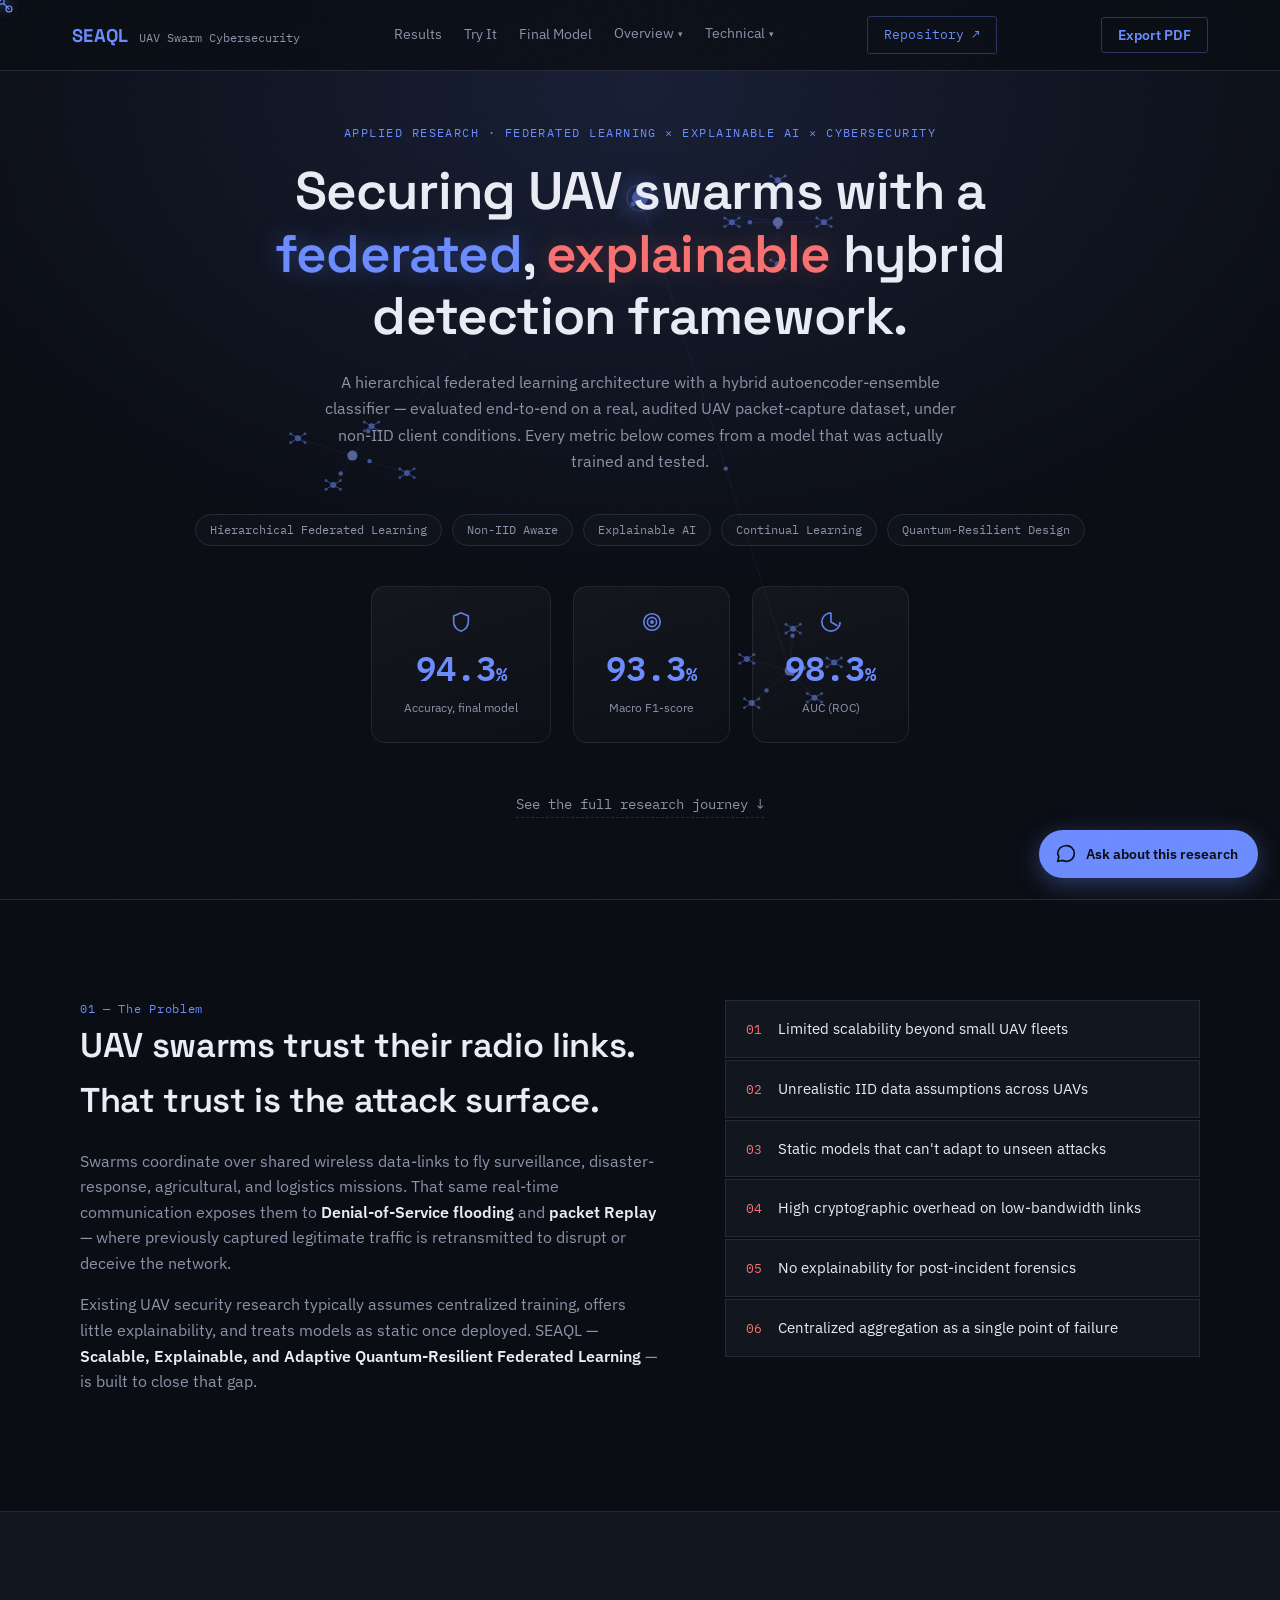
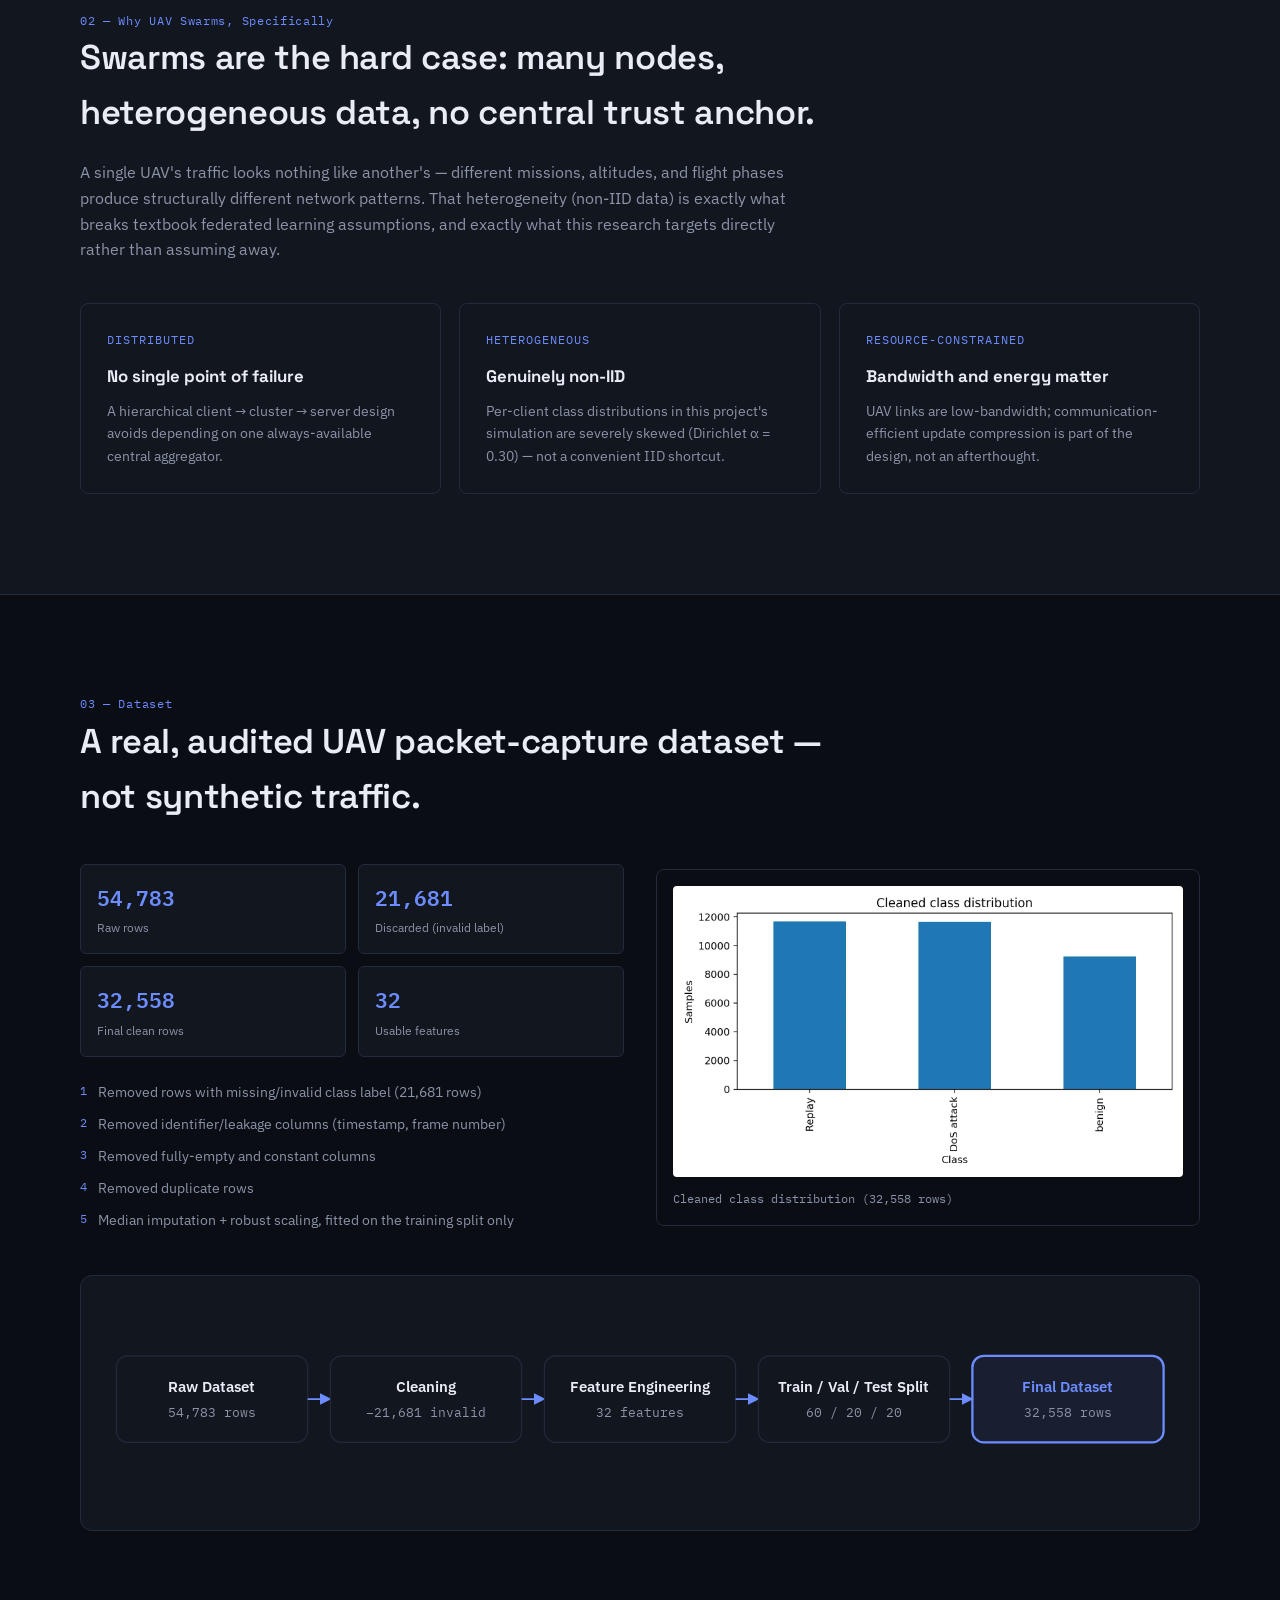
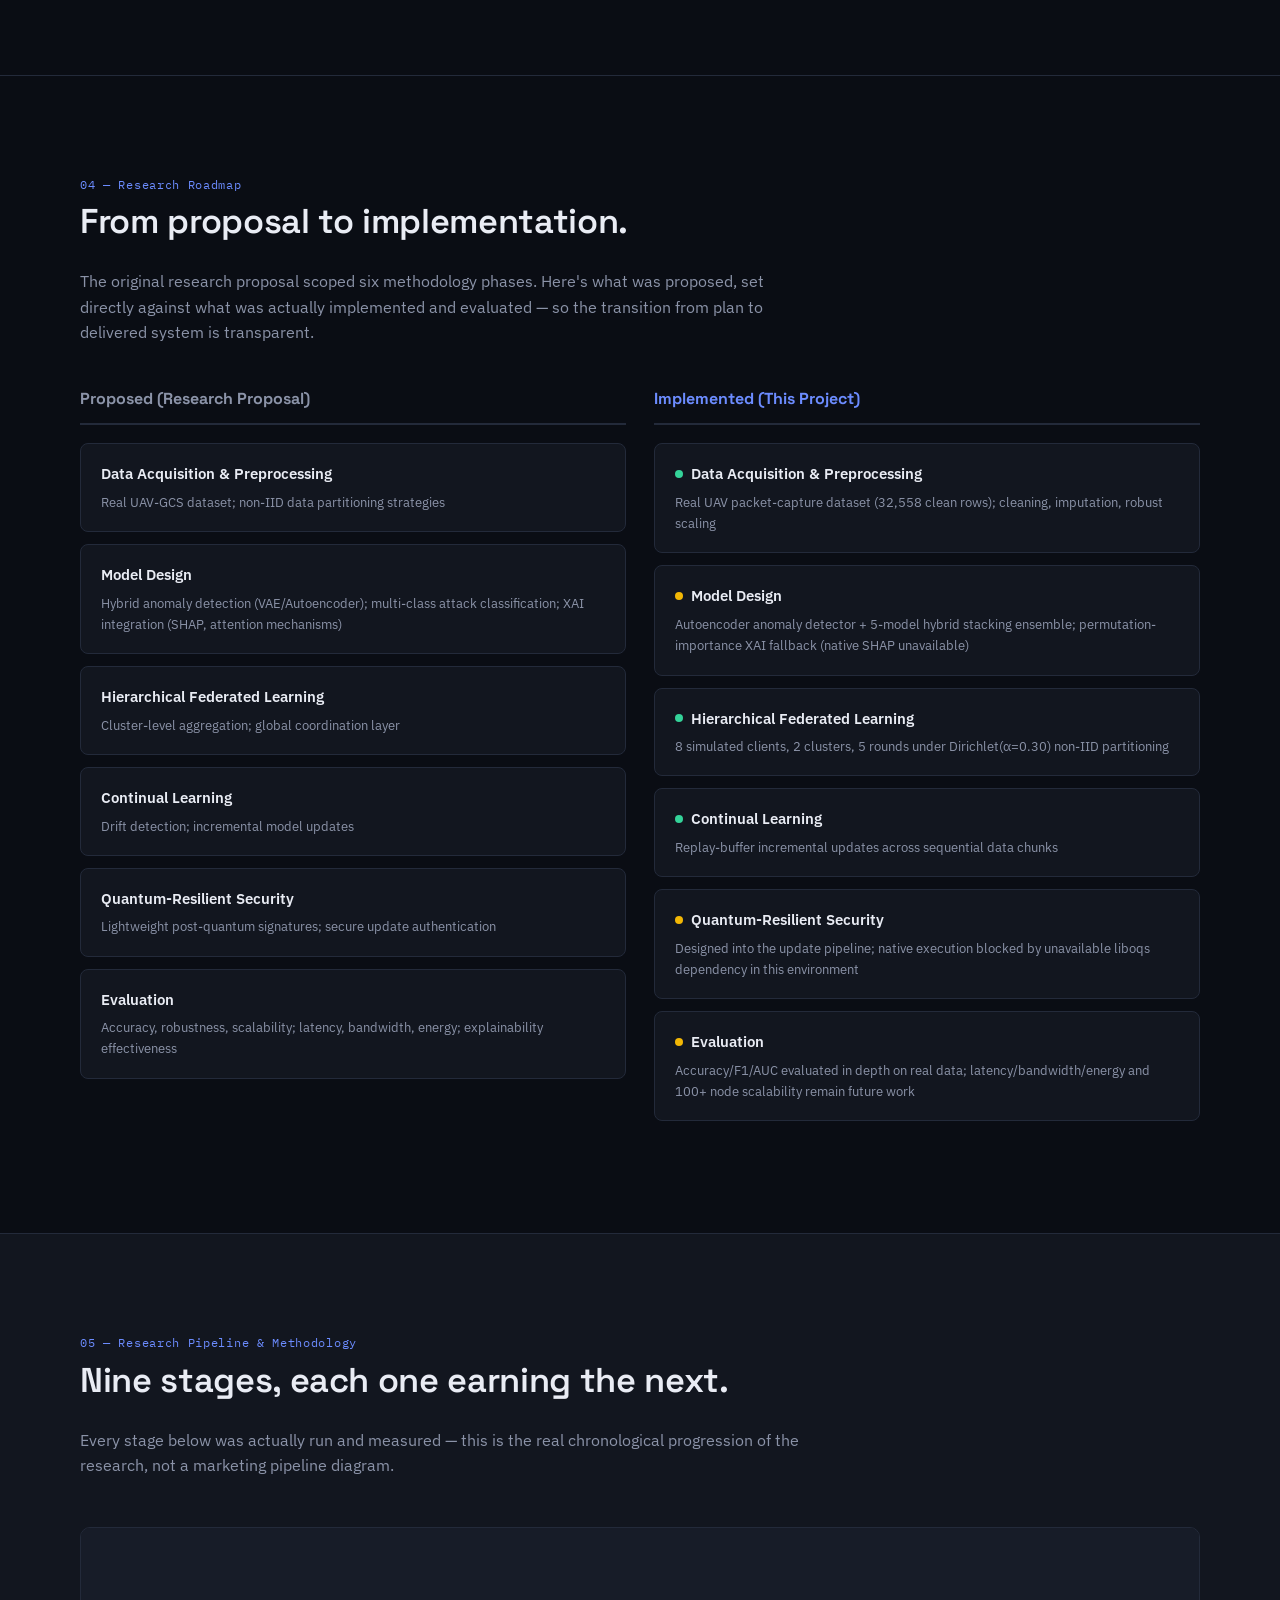
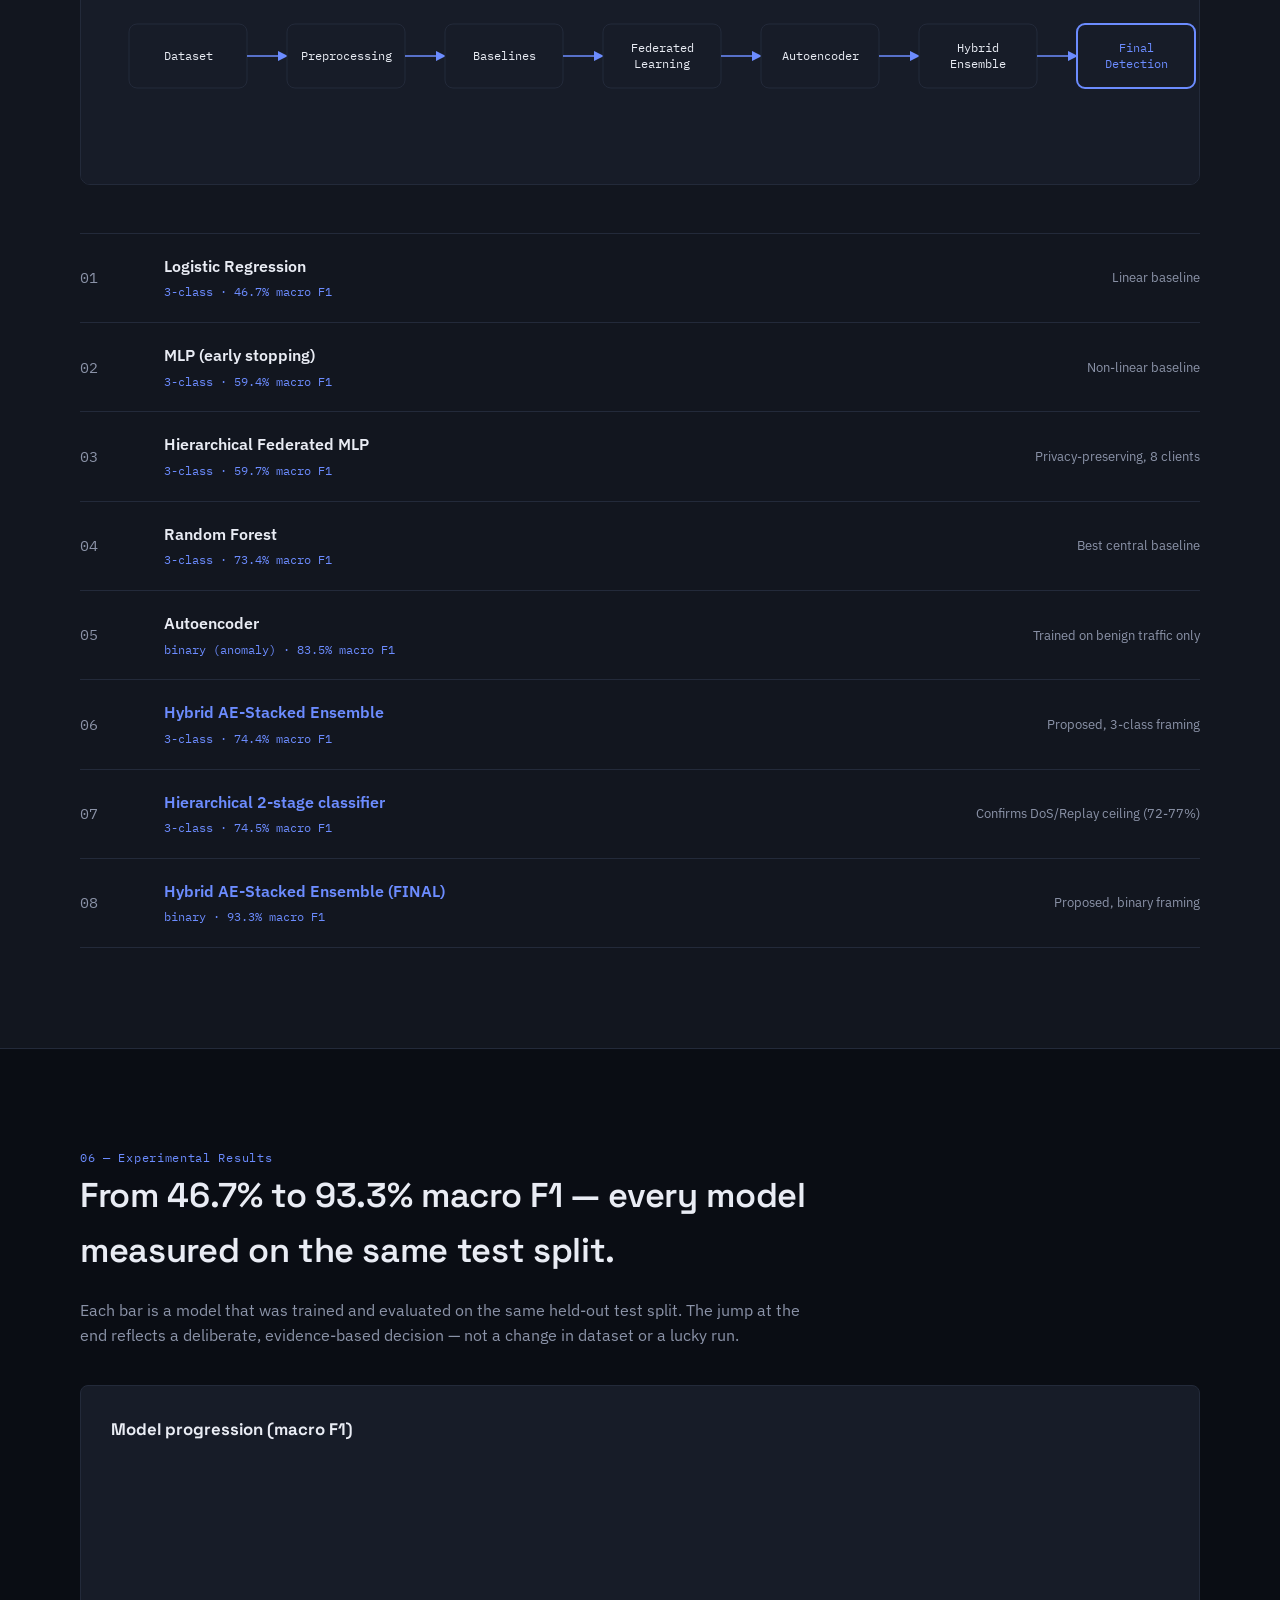
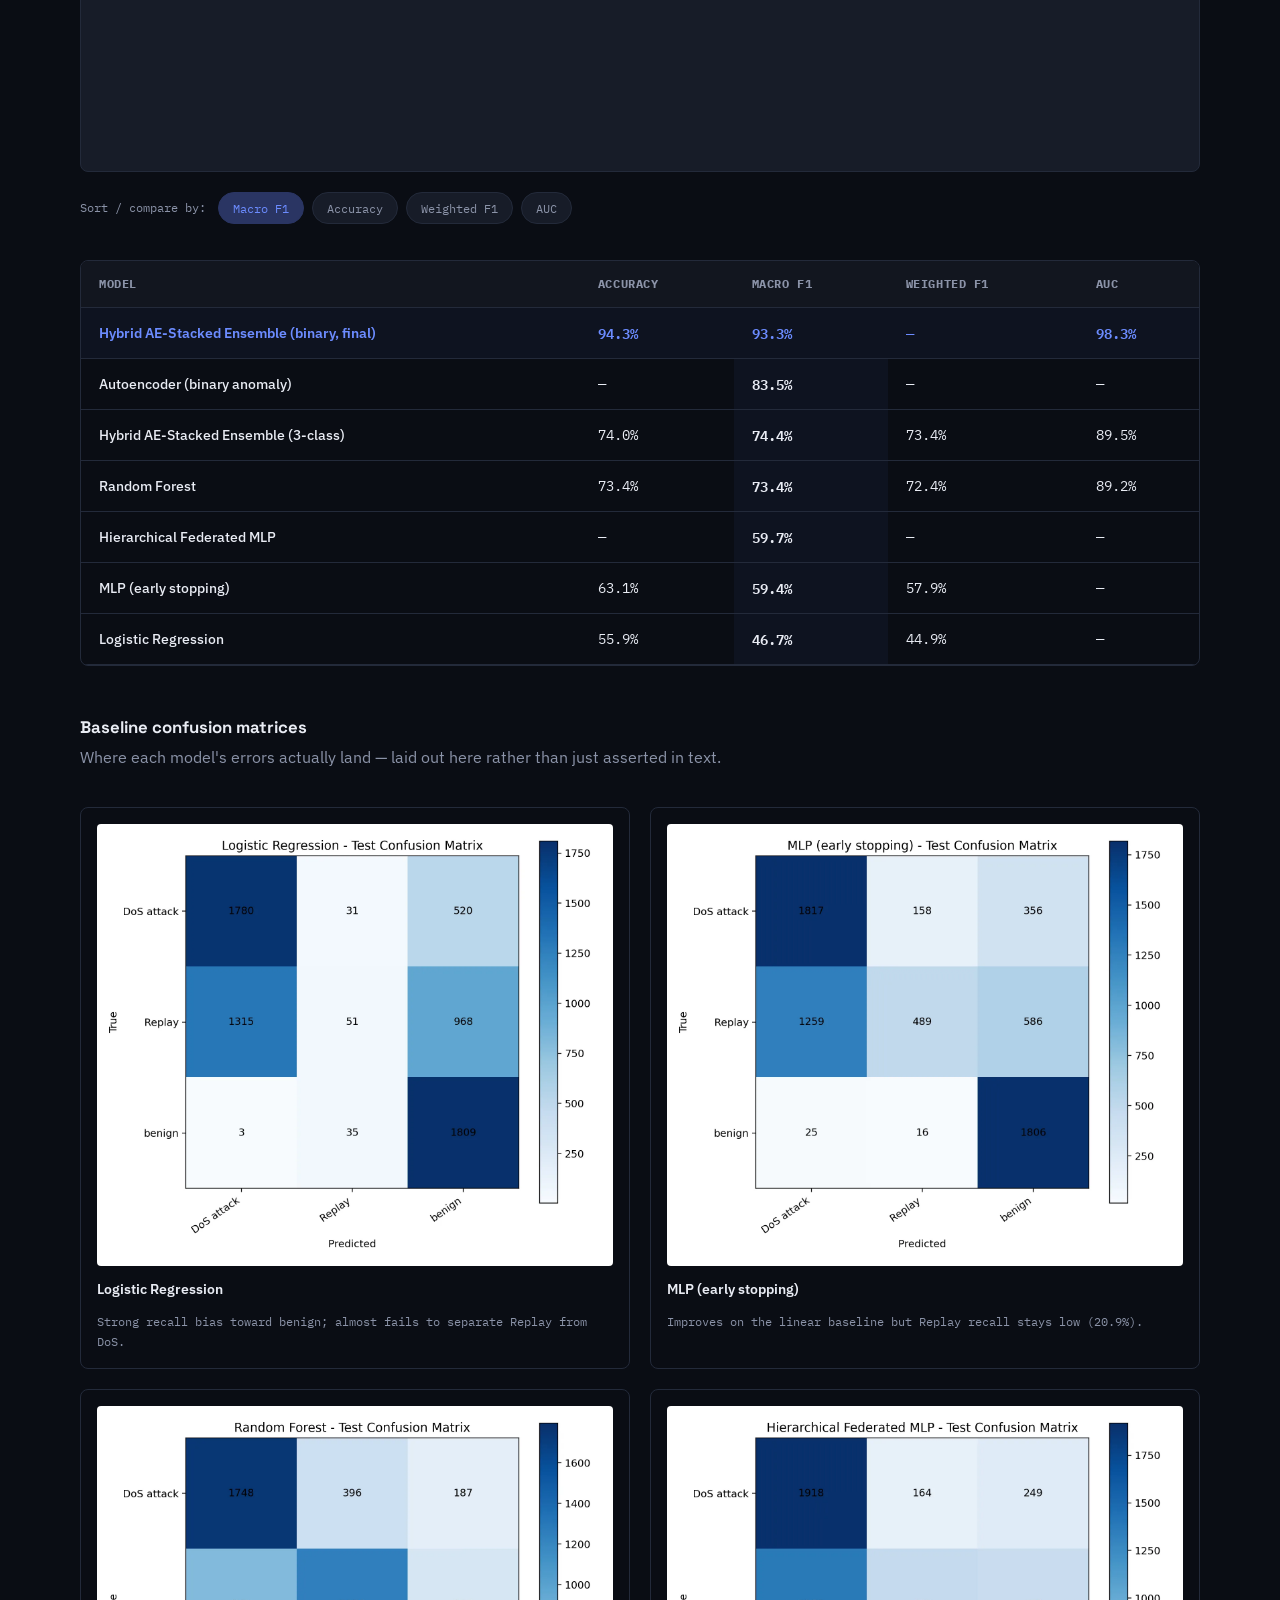
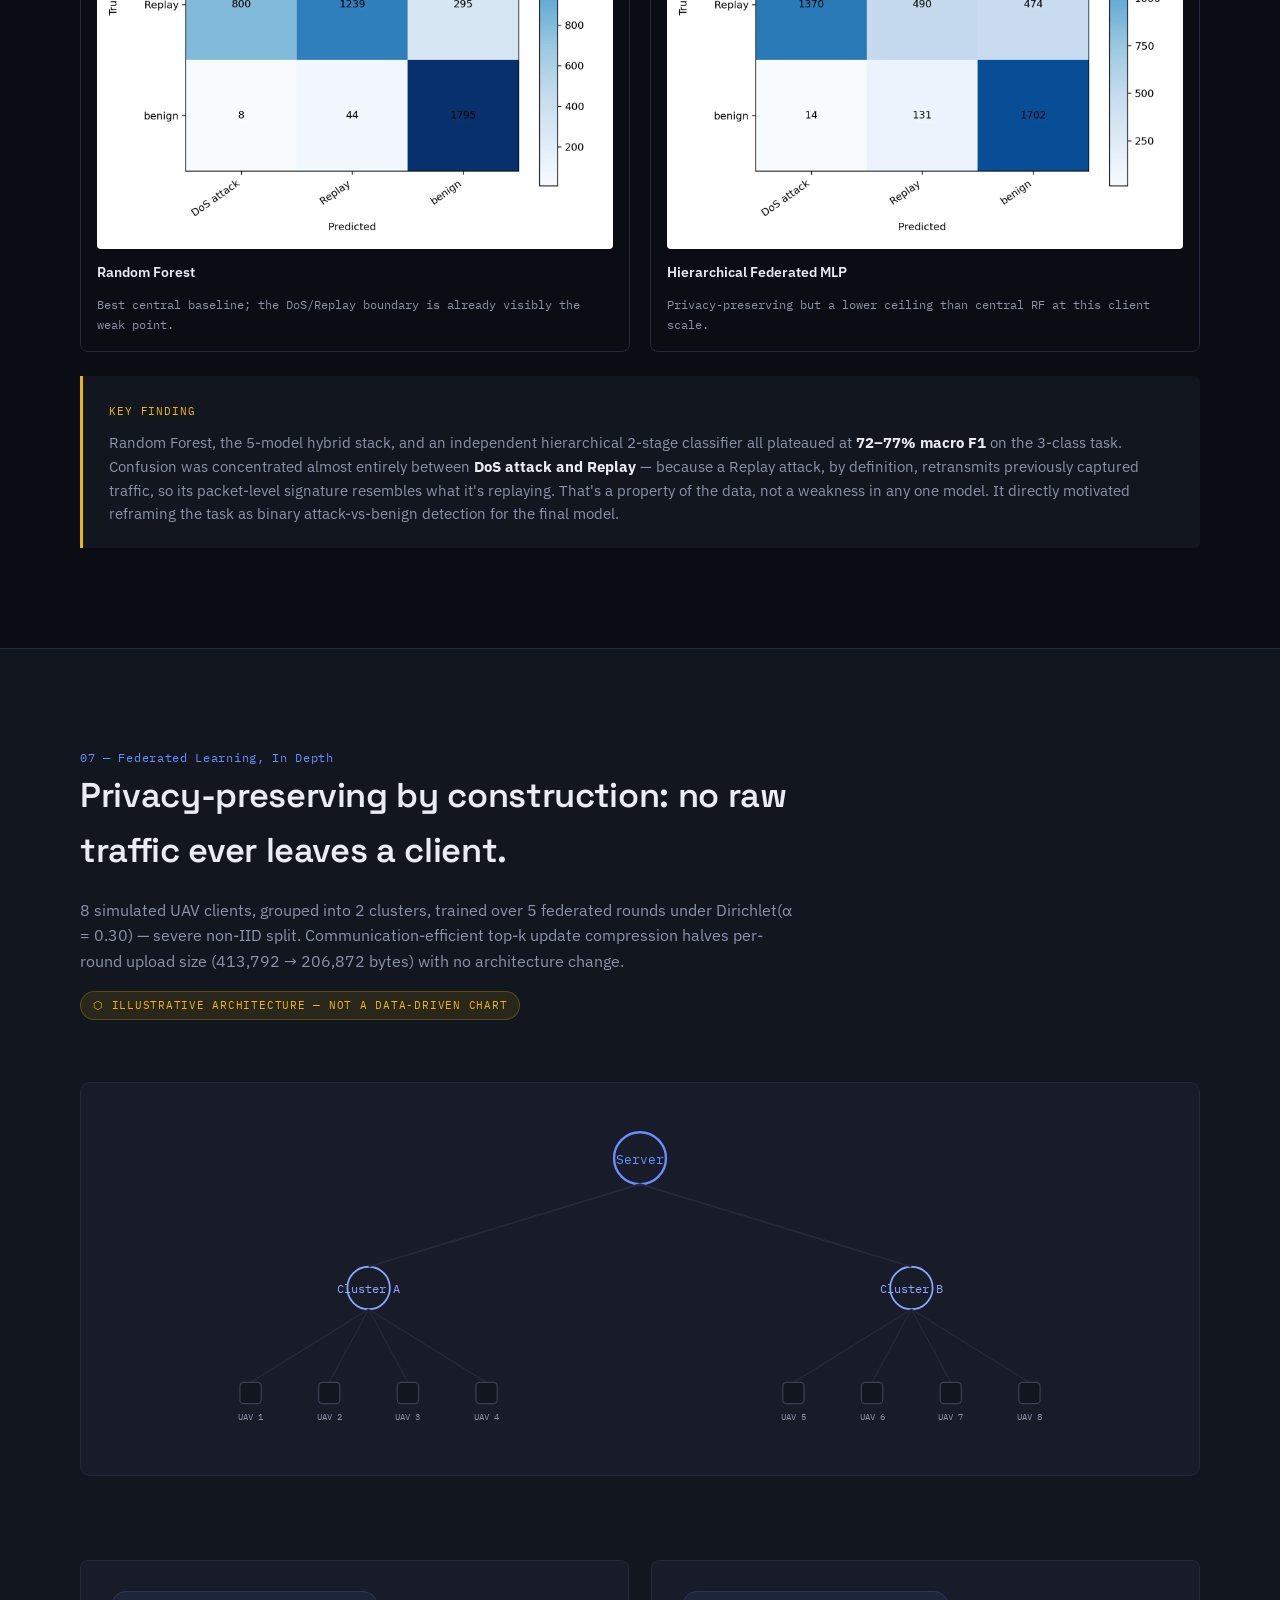
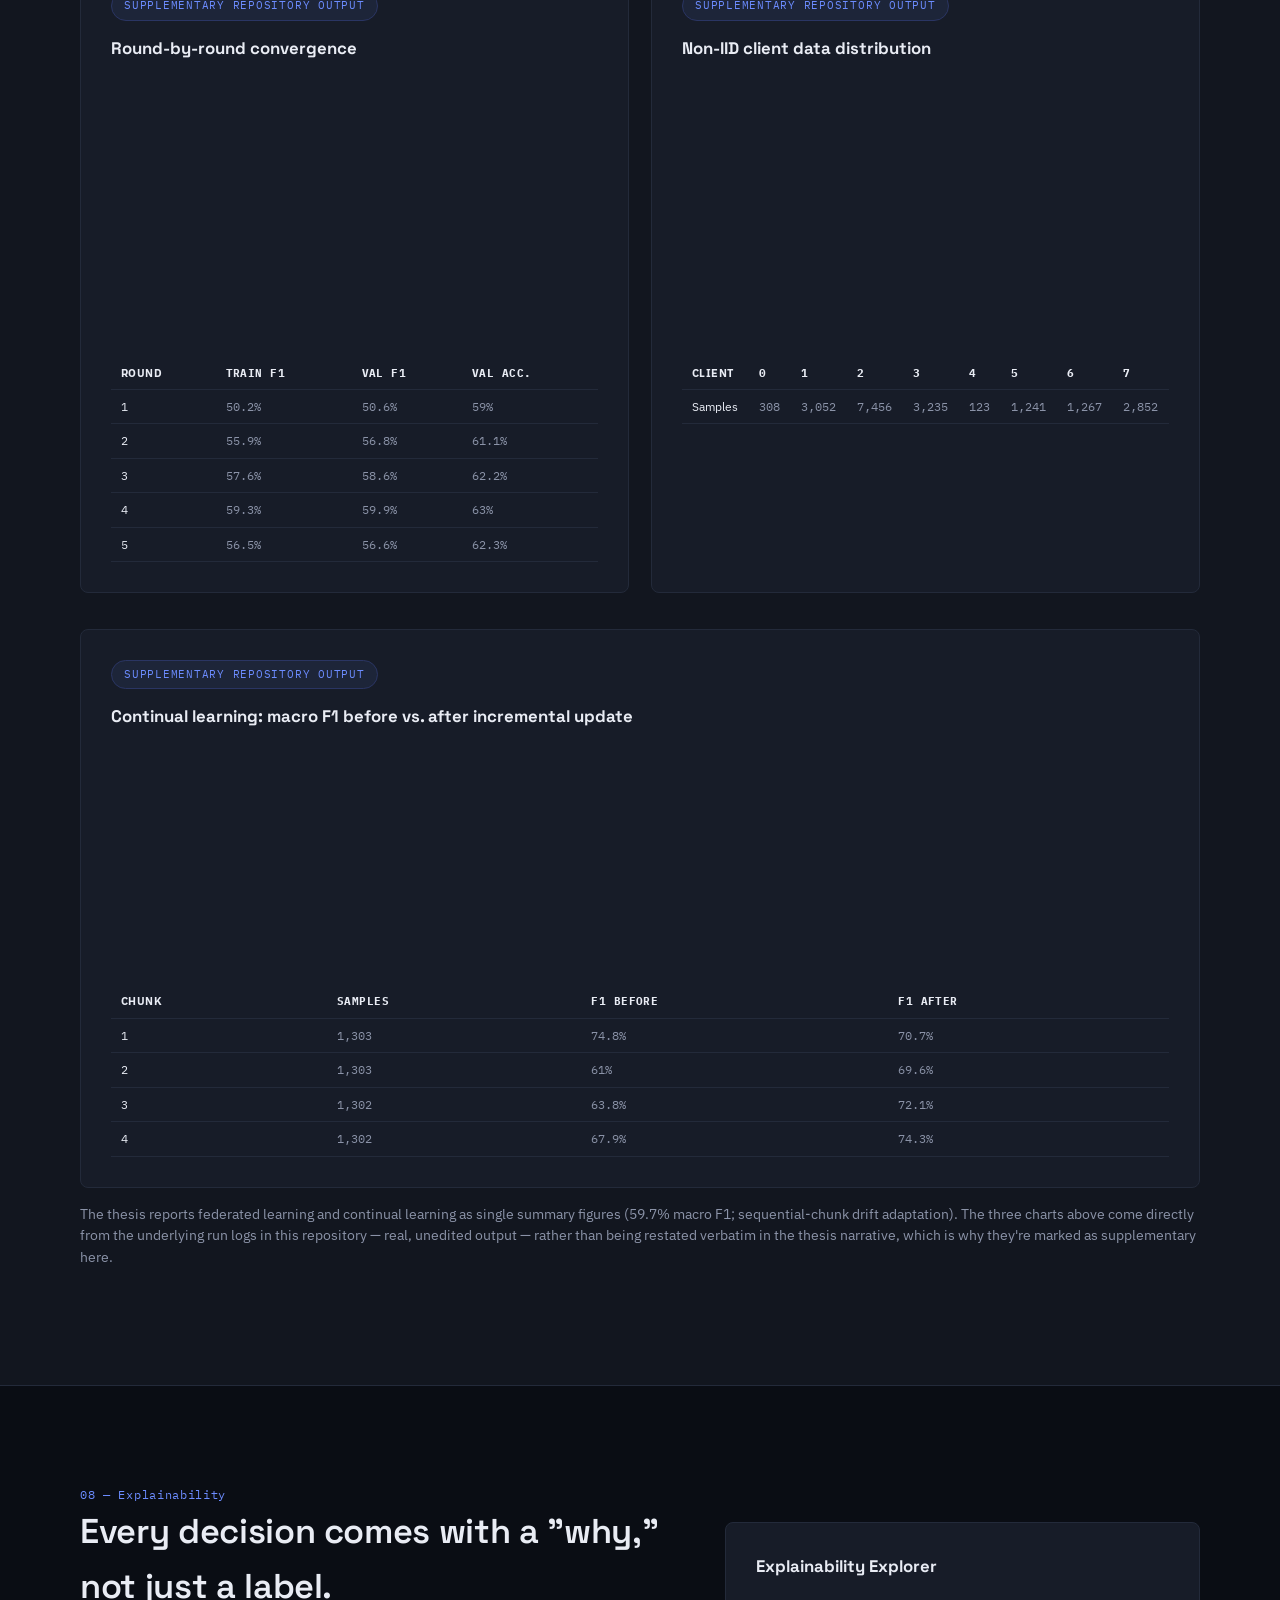
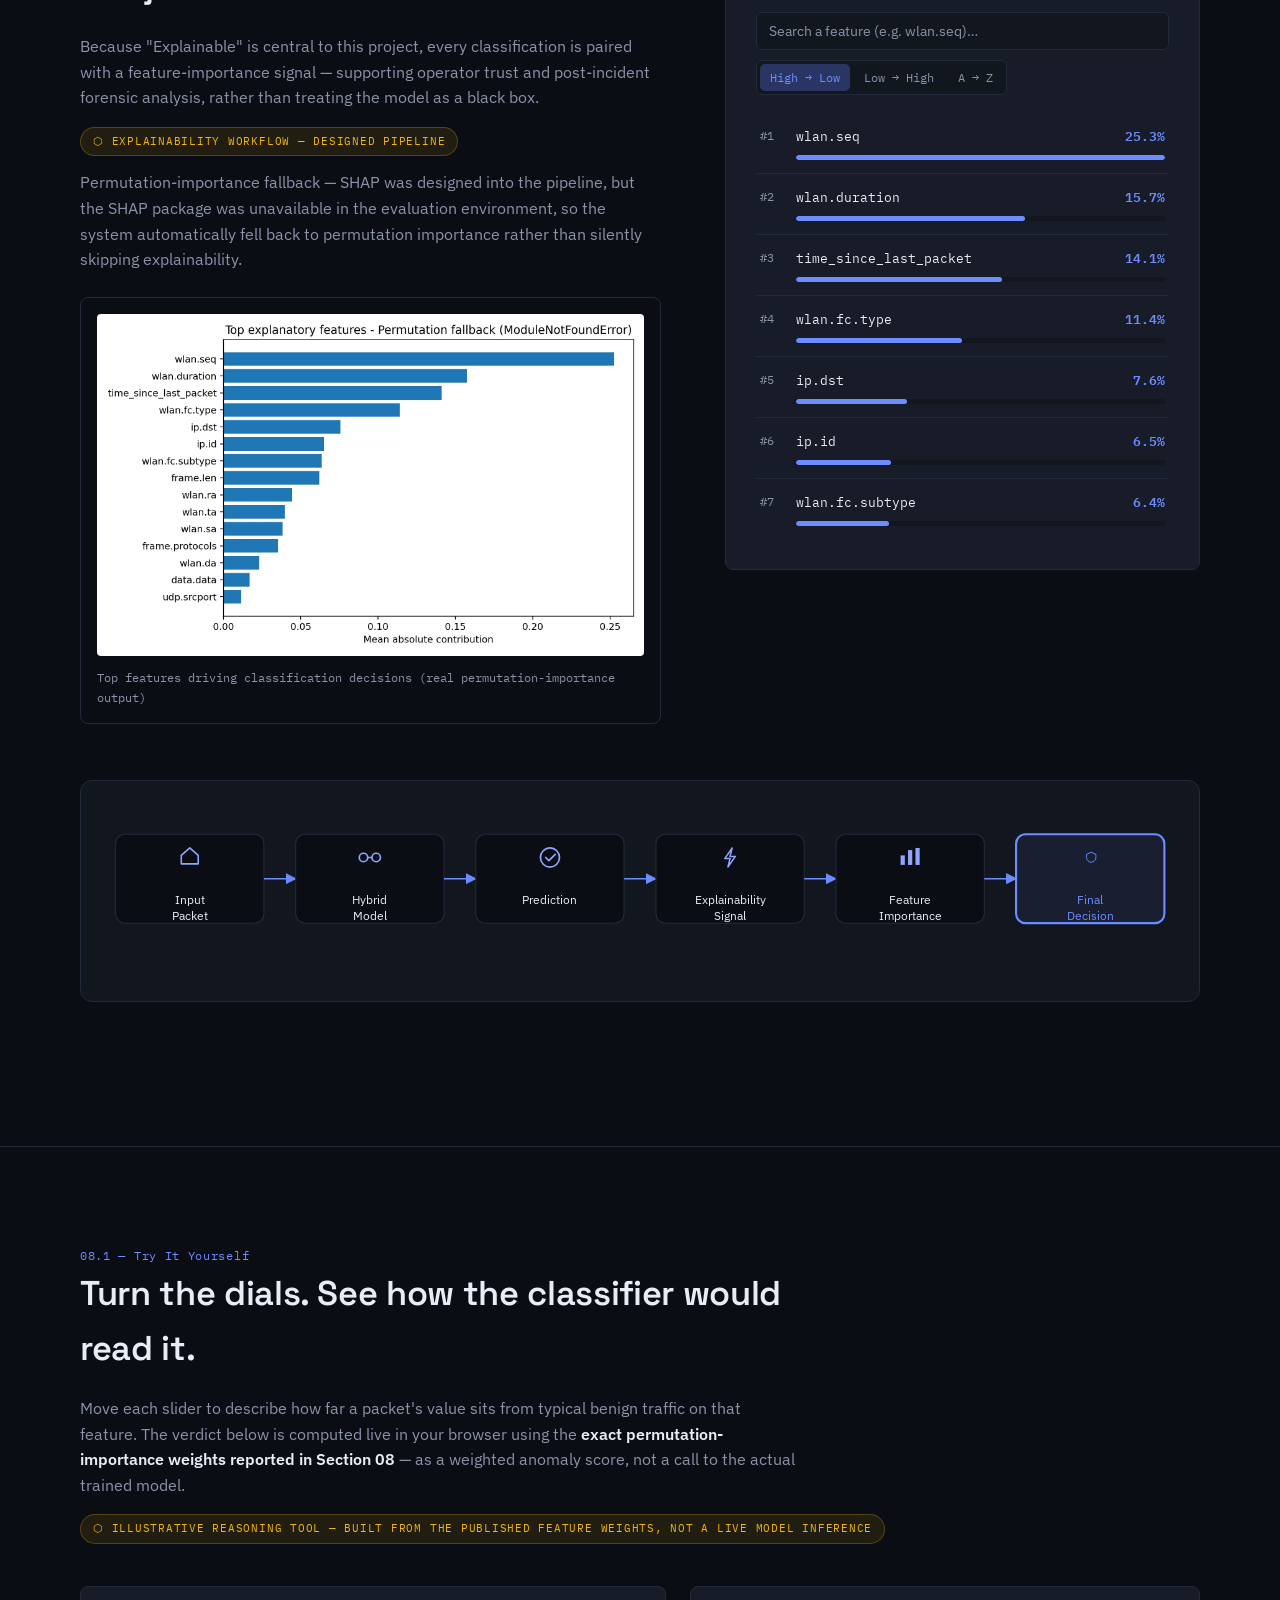
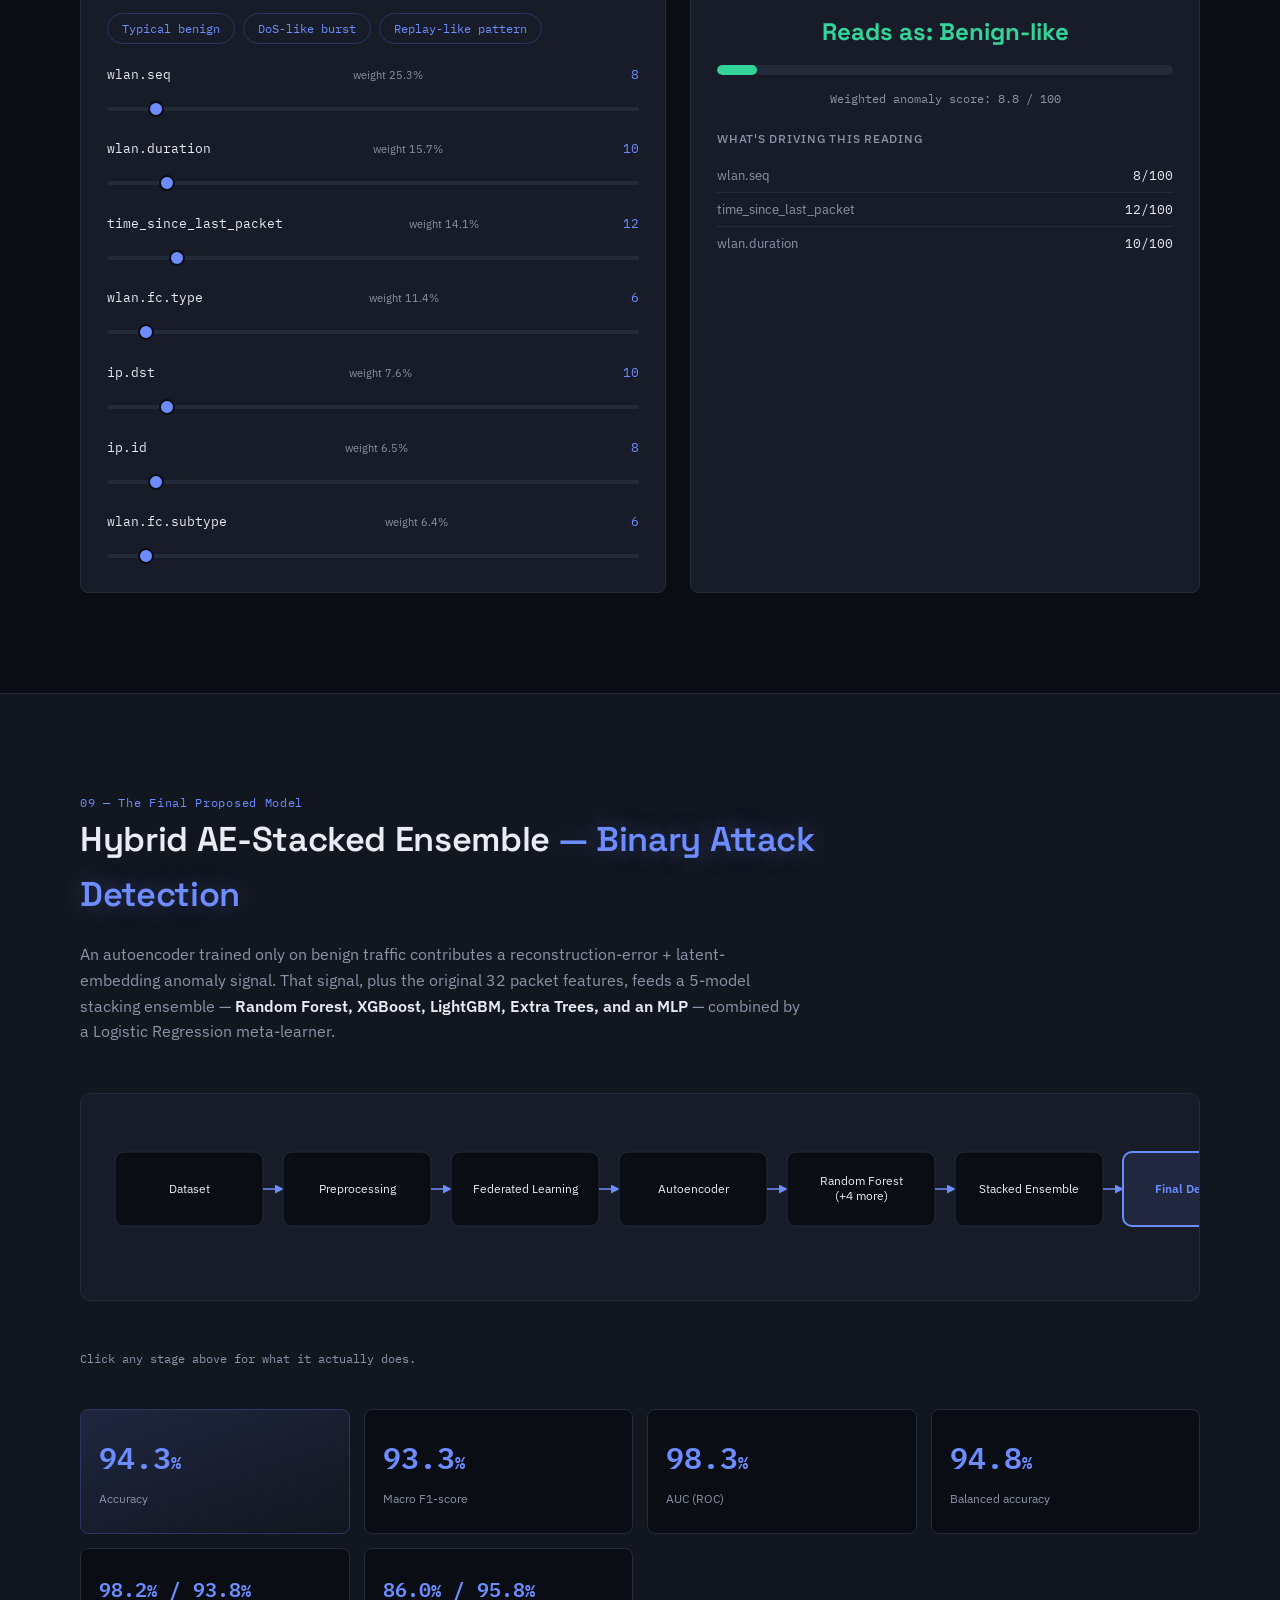
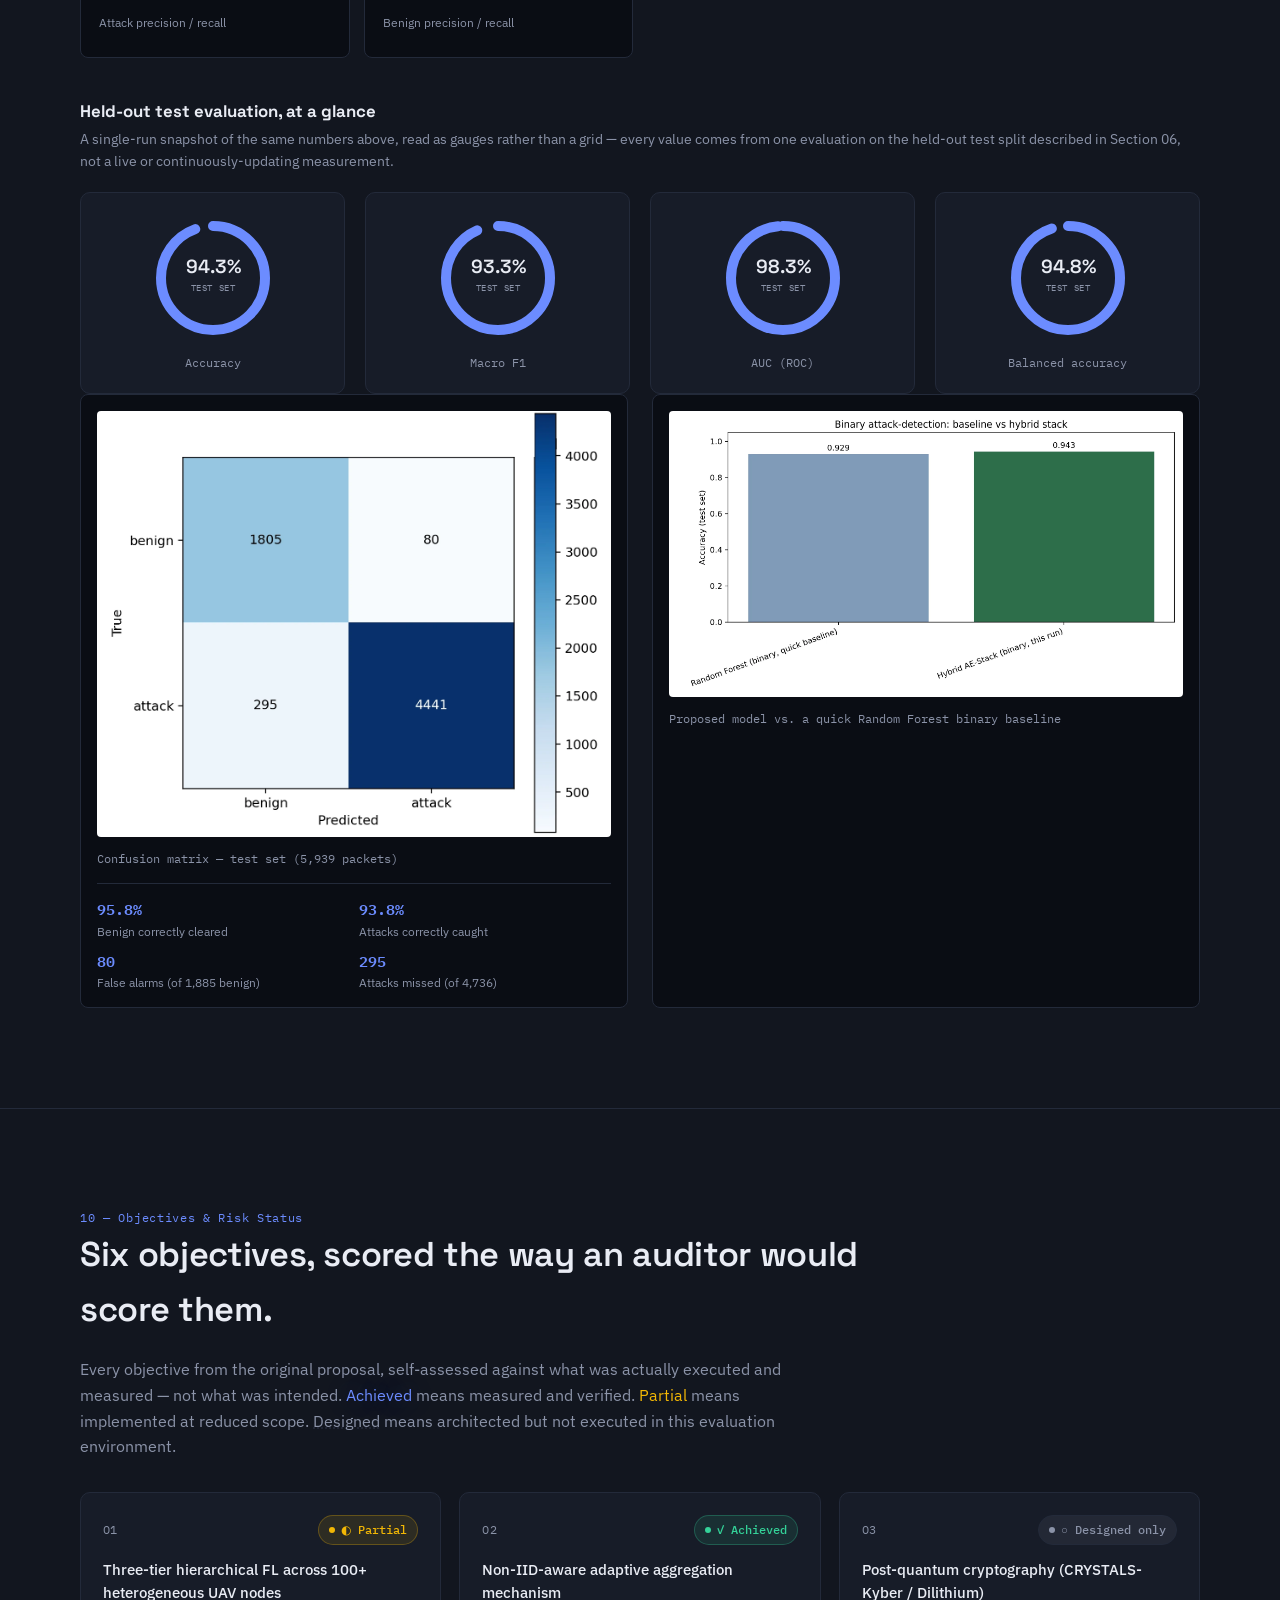
==== commit 32b0a2d9: "Sync site/ subfolder with latest updated files (demo, architecture diagram, research assistant, conf" ====
--- a/site/index.html
+++ b/site/index.html
@@ -5,11 +5,29 @@
 <meta name="viewport" content="width=device-width, initial-scale=1.0">
 <title>SEAQL — Federated, Explainable UAV Swarm Cybersecurity</title>
 <meta name="description" content="A hierarchical federated learning and hybrid ensemble framework for UAV swarm intrusion detection. 94.3% accuracy, 93.3% macro F1 on real packet-capture data.">
+
+<!-- Open Graph / social preview -->
+<meta property="og:type" content="website">
+<meta property="og:title" content="SEAQL — Federated, Explainable UAV Swarm Cybersecurity">
+<meta property="og:description" content="A hierarchical federated learning and hybrid ensemble framework for UAV swarm intrusion detection. 94.3% accuracy, 93.3% macro F1 on real packet-capture data.">
+<meta property="og:image" content="assets/final_model_comparison.webp">
+<!-- NOTE: once this site is hosted, replace the line above with an absolute URL
+     (e.g. https://yourdomain.com/assets/final_model_comparison.webp) and add
+     an og:url tag — most platforms (LinkedIn, WhatsApp, Twitter) ignore
+     relative image paths when generating link previews. -->
+<meta name="twitter:card" content="summary_large_image">
+<meta name="twitter:title" content="SEAQL — Federated, Explainable UAV Swarm Cybersecurity">
+<meta name="twitter:description" content="A hierarchical federated learning and hybrid ensemble framework for UAV swarm intrusion detection.">
+<meta name="twitter:image" content="assets/final_model_comparison.webp">
+
+<link rel="icon" href="data:image/svg+xml,%3Csvg xmlns='http://www.w3.org/2000/svg' viewBox='0 0 32 32'%3E%3Crect width='32' height='32' rx='7' fill='%230A0D14'/%3E%3Ccircle cx='9' cy='9' r='3.4' fill='none' stroke='%236C8CFF' stroke-width='1.8'/%3E%3Ccircle cx='23' cy='9' r='3.4' fill='none' stroke='%236C8CFF' stroke-width='1.8'/%3E%3Ccircle cx='9' cy='23' r='3.4' fill='none' stroke='%236C8CFF' stroke-width='1.8'/%3E%3Ccircle cx='23' cy='23' r='3.4' fill='none' stroke='%236C8CFF' stroke-width='1.8'/%3E%3Cpath d='M11 11L21 21M21 11L11 21' stroke='%236C8CFF' stroke-width='1.6'/%3E%3C/svg%3E">
 <link rel="preconnect" href="https://fonts.googleapis.com">
 <link href="https://fonts.googleapis.com/css2?family=Space+Grotesk:wght@400;500;600;700&family=IBM+Plex+Sans:wght@400;500;600&family=IBM+Plex+Mono:wght@400;500;600&display=swap" rel="stylesheet">
 <link rel="stylesheet" href="styles.css">
 </head>
 <body>
+
+<div class="scroll-progress" id="scroll-progress"></div>
 
 <div class="cursor-drone" id="cursor-drone">
   <svg width="30" height="30" viewBox="0 0 30 30" fill="none">
@@ -34,20 +52,31 @@
   <div class="nav-inner">
     <div class="nav-brand"><span class="brand-mark">SEAQL</span><span class="brand-sub">UAV Swarm Cybersecurity</span></div>
     <div class="nav-links" id="nav-links">
-      <a href="#problem">Problem</a>
-      <a href="#dataset">Dataset</a>
-      <a href="#roadmap">Roadmap</a>
-      <a href="#pipeline">Pipeline</a>
       <a href="#results">Results</a>
-      <a href="#federated">Federated Learning</a>
-      <a href="#explainability">Explainability</a>
       <a href="#demo">Try It</a>
       <a href="#final-model">Final Model</a>
-      <a href="#objectives">Objectives</a>
-      <a href="#contribution">Contributions</a>
+      <div class="nav-dropdown">
+        <button type="button" class="nav-dropdown-toggle">Overview <span class="caret">▾</span></button>
+        <div class="nav-dropdown-menu">
+          <a href="#problem">Problem</a>
+          <a href="#dataset">Dataset</a>
+          <a href="#roadmap">Roadmap</a>
+          <a href="#objectives">Objectives</a>
+          <a href="#contribution">Contributions</a>
+        </div>
+      </div>
+      <div class="nav-dropdown">
+        <button type="button" class="nav-dropdown-toggle">Technical <span class="caret">▾</span></button>
+        <div class="nav-dropdown-menu">
+          <a href="#pipeline">Pipeline</a>
+          <a href="#federated">Federated Learning</a>
+          <a href="#explainability">Explainability</a>
+        </div>
+      </div>
       <a class="nav-cta-mobile" href="https://github.com/syedshah7214/seaql-uav" target="_blank" rel="noopener">Repository ↗</a>
     </div>
     <a class="nav-cta" href="https://github.com/syedshah7214/seaql-uav" target="_blank" rel="noopener">Repository ↗</a>
+    <button type="button" class="nav-cta nav-cta-ghost" id="export-pdf-btn">Export PDF</button>
     <button class="nav-burger" id="nav-burger" aria-label="Toggle menu" aria-expanded="false"><span></span><span></span><span></span></button>
   </div>
 </nav>
@@ -351,7 +380,16 @@
       <div class="confidence-meters" id="confidence-meters"></div>
 
       <div class="figure-row">
-        <figure class="figure-card"><img src="assets/hybrid_binary_confusion_matrix.webp" alt="Confusion matrix, final binary hybrid model" loading="lazy" decoding="async"><figcaption>Confusion matrix — test set (5,939 packets)</figcaption></figure>
+        <figure class="figure-card">
+          <img src="assets/hybrid_binary_confusion_matrix.webp" alt="Confusion matrix, final binary hybrid model: 1805 true benign, 4441 true attack, 295 false negatives, 80 false positives" loading="lazy" decoding="async">
+          <figcaption>Confusion matrix — test set (5,939 packets)</figcaption>
+          <div class="cm-breakdown">
+            <div class="cm-stat"><span class="cm-stat-val">95.8%</span><span class="cm-stat-label">Benign correctly cleared</span></div>
+            <div class="cm-stat"><span class="cm-stat-val">93.8%</span><span class="cm-stat-label">Attacks correctly caught</span></div>
+            <div class="cm-stat"><span class="cm-stat-val">80</span><span class="cm-stat-label">False alarms (of 1,885 benign)</span></div>
+            <div class="cm-stat"><span class="cm-stat-val">295</span><span class="cm-stat-label">Attacks missed (of 4,736)</span></div>
+          </div>
+        </figure>
         <figure class="figure-card"><img src="assets/hybrid_binary_vs_baseline_comparison.webp" alt="Hybrid model vs Random Forest baseline" loading="lazy" decoding="async"><figcaption>Proposed model vs. a quick Random Forest binary baseline</figcaption></figure>
       </div>
     </div>
@@ -392,6 +430,33 @@
       <div class="future-card">
         <h3>Future work</h3>
         <ul id="future-list"></ul>
+        <p class="repro-note">Want to check these numbers yourself? Clone the <a href="https://github.com/syedshah7214/seaql-uav" target="_blank" rel="noopener">repository</a> and follow its README to reproduce the pipeline end to end.</p>
+      </div>
+    </div>
+  </section>
+
+  <!-- VISION -->
+  <section class="section alt" id="vision">
+    <div class="section-inner">
+      <p class="section-tag">11 — Vision</p>
+      <h2>Where this could go next</h2>
+      <span class="badge badge-illustrative">⬡ Aspirational — none of this is built yet; scoped honestly from the future-work items above</span>
+      <div class="vision-grid">
+        <div class="vision-card">
+          <span class="vision-tag">v2.0</span>
+          <h3>Close today's known gaps</h3>
+          <p>Scale federated learning past the 8-client simulation toward the 100+ node target, run post-quantum signing for real once <code>liboqs</code> is available, and swap the permutation-importance fallback for native SHAP.</p>
+        </div>
+        <div class="vision-card">
+          <span class="vision-tag">v3.0</span>
+          <h3>Prove it generalizes</h3>
+          <p>Validate against a second, independently-collected UAV traffic dataset to test whether the 94.3% binary result — and the 72–77% ceiling on 3-class — hold outside this one dataset, then pilot on real swarm hardware in a controlled testbed.</p>
+        </div>
+        <div class="vision-card">
+          <span class="vision-tag">v5.0</span>
+          <h3>Security-as-a-service for swarms</h3>
+          <p>A hosted platform where any UAV fleet operator plugs in their telemetry stream and gets federated, explainable intrusion detection without running the ML pipeline themselves — the research packaged as infrastructure.</p>
+        </div>
       </div>
     </div>
   </section>
--- a/site/styles.css
+++ b/site/styles.css
@@ -630,8 +630,10 @@
 .ra-panel {
   position: fixed; bottom: 90px; right: 22px; z-index: 200; width: 360px; max-width: calc(100vw - 32px);
   max-height: 70vh; background: var(--surface); border: 1px solid var(--border); border-radius: 14px;
-  box-shadow: 0 20px 60px rgba(0,0,0,0.5); display: flex; flex-direction: column; overflow: hidden;
-}
+  box-shadow: 0 20px 60px rgba(0,0,0,0.5); flex-direction: column; overflow: hidden;
+}
+.ra-panel[hidden] { display: none; }
+.ra-panel:not([hidden]) { display: flex; }
 .ra-head { display: flex; justify-content: space-between; align-items: center; padding: 14px 18px; border-bottom: 1px solid var(--border); font-family: var(--font-display); font-weight: 600; }
 .ra-head button { background: none; border: none; color: var(--text-muted); cursor: pointer; font-size: 1rem; }
 .ra-note { font-size: 0.72rem; color: var(--text-muted); padding: 10px 18px 0; line-height: 1.5; }
@@ -646,3 +648,76 @@
 .ra-input-row input { flex: 1; background: none; border: none; color: var(--text); padding: 12px 14px; font-size: 0.85rem; outline: none; }
 .ra-input-row button { background: var(--accent-dim); color: var(--accent); border: none; padding: 0 18px; cursor: pointer; font-weight: 600; font-size: 0.85rem; }
 .ra-input-row button:hover { background: var(--accent); color: var(--bg); }
+
+/* ===== Repro note ===== */
+.repro-note { margin-top: 16px; font-size: 0.82rem; color: var(--text-muted); padding-top: 14px; border-top: 1px solid var(--border); }
+.repro-note a { color: var(--accent); }
+
+/* ===== Vision cards ===== */
+.vision-grid { display: grid; grid-template-columns: repeat(3, 1fr); gap: 20px; margin-top: 24px; }
+@media (max-width: 880px) { .vision-grid { grid-template-columns: 1fr; } }
+.vision-card { background: var(--surface-2); border: 1px solid var(--border); border-radius: 10px; padding: 24px; }
+.vision-tag { display: inline-block; font-family: var(--font-mono); font-size: 0.72rem; color: var(--accent); background: var(--accent-dim); padding: 3px 11px; border-radius: 12px; margin-bottom: 12px; }
+.vision-card h3 { font-size: 1.05rem; margin-bottom: 8px; }
+.vision-card p { font-size: 0.87rem; color: var(--text-muted); line-height: 1.6; }
+
+/* ===== Nav ghost button ===== */
+.nav-cta-ghost { background: transparent; border: 1px solid var(--accent-dim); color: var(--accent); font-family: var(--font-body); font-weight: 600; font-size: 0.85rem; cursor: pointer; margin-left: 10px; }
+.nav-cta-ghost:hover { background: var(--accent-dim); }
+
+/* ===== Print / PDF export ===== */
+@media print {
+  .nav, .ra-toggle, .ra-panel, .cursor-drone, .noise-overlay, #swarm-canvas, .demo-presets button,
+  .nav-burger, .scroll-hint { display: none !important; }
+  body { background: #fff !important; color: #111 !important; }
+  .section, .section.alt { background: #fff !important; page-break-inside: avoid; }
+  h1, h2, h3, .body-text, p, li, span { color: #111 !important; }
+  .badge-illustrative { background: #fff8e1 !important; color: #8a6d00 !important; border-color: #d4b400 !important; -webkit-print-color-adjust: exact; print-color-adjust: exact; }
+  .metric-card, .finding-card, .vision-card, .future-card, .chart-card, .figure-card, .demo-sliders, .demo-result {
+    border: 1px solid #ccc !important; background: #fafafa !important; page-break-inside: avoid;
+  }
+  a { color: #1a4fd6 !important; text-decoration: underline; }
+  .section-inner { max-width: 100% !important; }
+}
+
+/* ===== Nav dropdown groups ===== */
+.nav-dropdown { position: relative; }
+.nav-dropdown-toggle {
+  background: none; border: none; font-family: var(--font-body); font-size: 0.85rem; color: var(--text-muted);
+  cursor: pointer; display: flex; align-items: center; gap: 4px; padding: 0; transition: color 0.2s;
+}
+.nav-dropdown-toggle:hover, .nav-dropdown.open .nav-dropdown-toggle { color: var(--accent); }
+.nav-dropdown-toggle .caret { font-size: 0.65em; transition: transform 0.2s; }
+.nav-dropdown.open .nav-dropdown-toggle .caret { transform: rotate(180deg); }
+.nav-dropdown-menu {
+  position: absolute; top: calc(100% + 14px); left: 50%; transform: translateX(-50%);
+  background: var(--surface); border: 1px solid var(--border); border-radius: 8px; padding: 8px;
+  min-width: 170px; display: flex; flex-direction: column; gap: 2px;
+  opacity: 0; visibility: hidden; transform: translateX(-50%) translateY(-6px);
+  transition: opacity 0.15s ease, transform 0.15s ease, visibility 0.15s; box-shadow: 0 12px 32px rgba(0,0,0,0.4);
+}
+.nav-dropdown.open .nav-dropdown-menu { opacity: 1; visibility: visible; transform: translateX(-50%) translateY(0); }
+.nav-dropdown-menu a { padding: 8px 12px; border-radius: 5px; font-size: 0.85rem; white-space: nowrap; }
+.nav-dropdown-menu a:hover { background: var(--surface-2); }
+.nav-dropdown-menu a::after { display: none; }
+
+@media (max-width: 900px) {
+  .nav-dropdown-toggle { display: none; }
+  .nav-dropdown-menu {
+    position: static; opacity: 1; visibility: visible; transform: none; box-shadow: none;
+    border: none; background: none; padding: 0; min-width: 0;
+  }
+  .nav-dropdown-menu a { padding: 14px 32px; border-top: 1px solid var(--border); border-radius: 0; font-size: 0.92rem; }
+}
+
+/* ===== Scroll progress bar ===== */
+.scroll-progress {
+  position: fixed; top: 0; left: 0; height: 3px; width: 0%; z-index: 300;
+  background: linear-gradient(90deg, var(--accent), #8FA5FF); transition: width 0.1s linear;
+}
+
+/* ===== Confusion matrix percentage breakdown ===== */
+.cm-breakdown { display: grid; grid-template-columns: repeat(2, 1fr); gap: 10px; margin-top: 14px; padding-top: 14px; border-top: 1px solid var(--border); }
+.cm-stat { display: flex; flex-direction: column; gap: 2px; }
+.cm-stat-val { font-family: var(--font-mono); font-weight: 600; color: var(--accent); font-size: 0.95rem; }
+.cm-stat-label { font-size: 0.72rem; color: var(--text-muted); line-height: 1.3; }
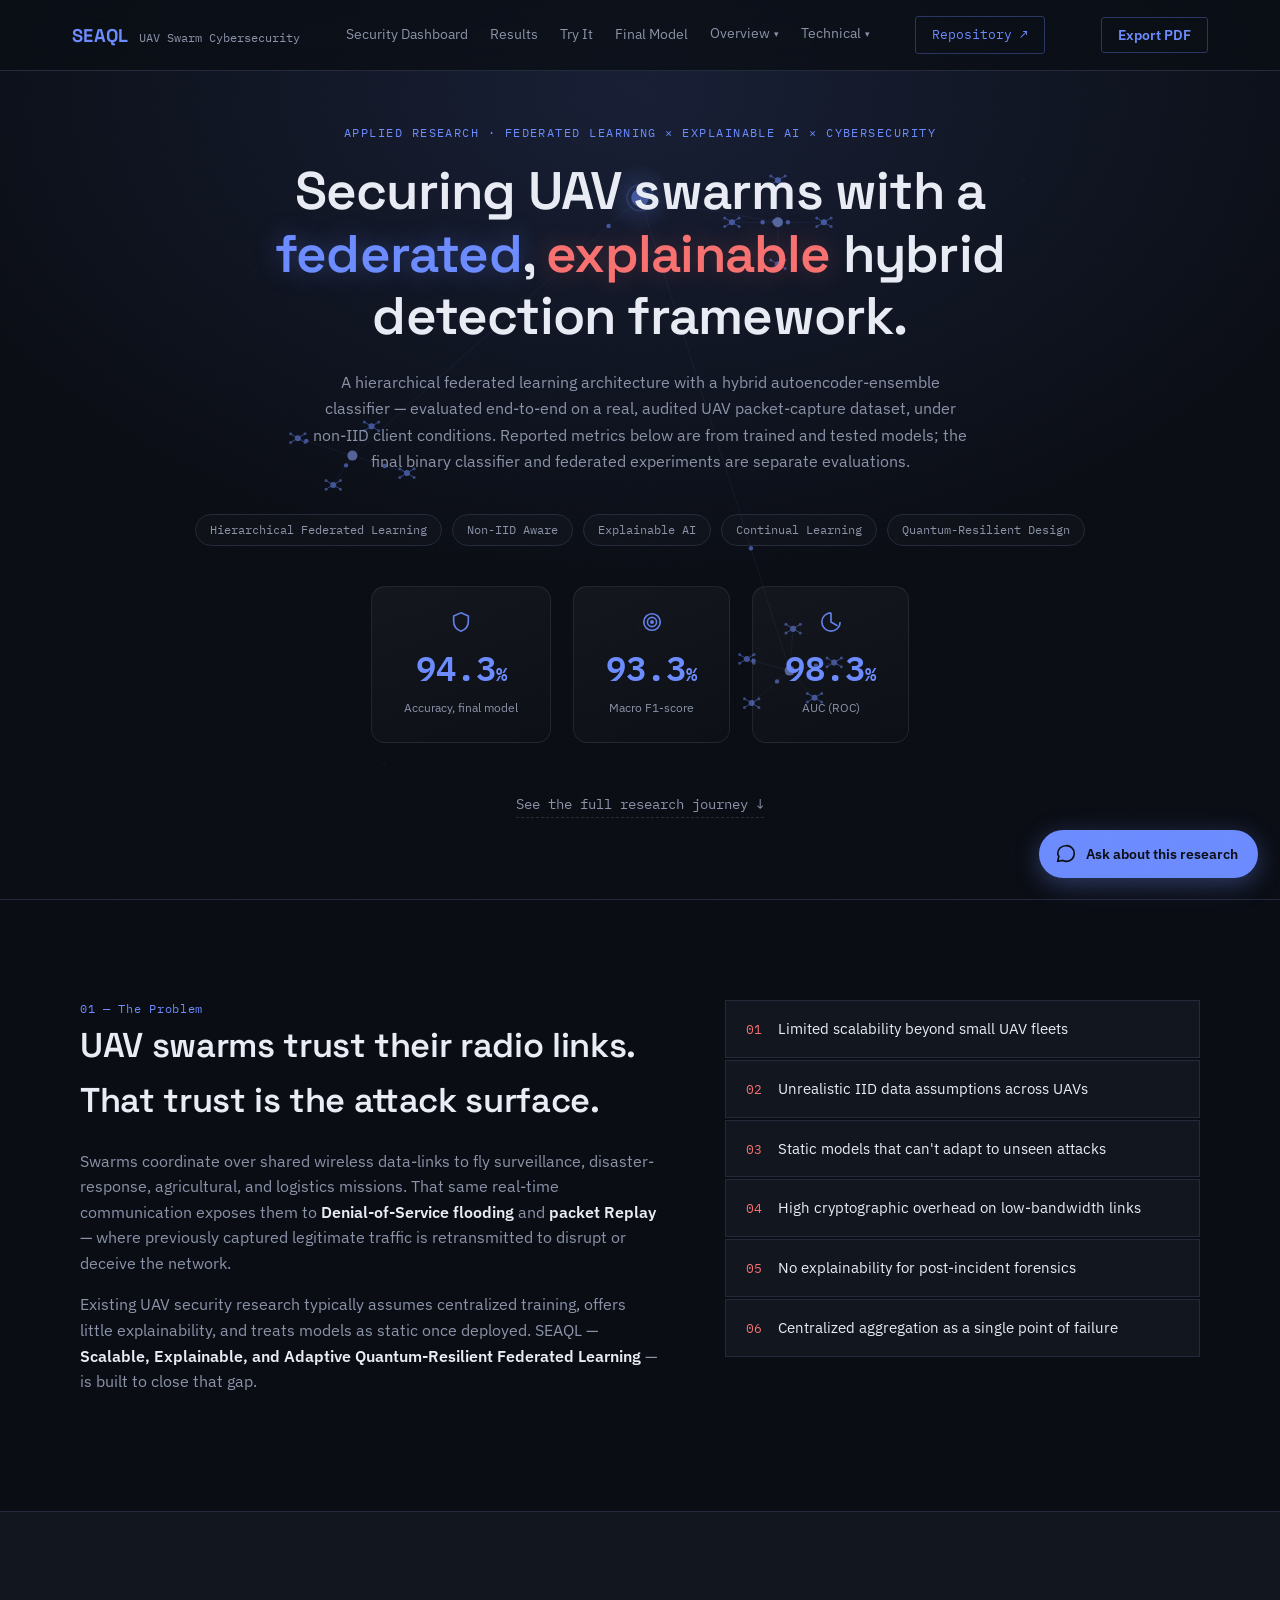
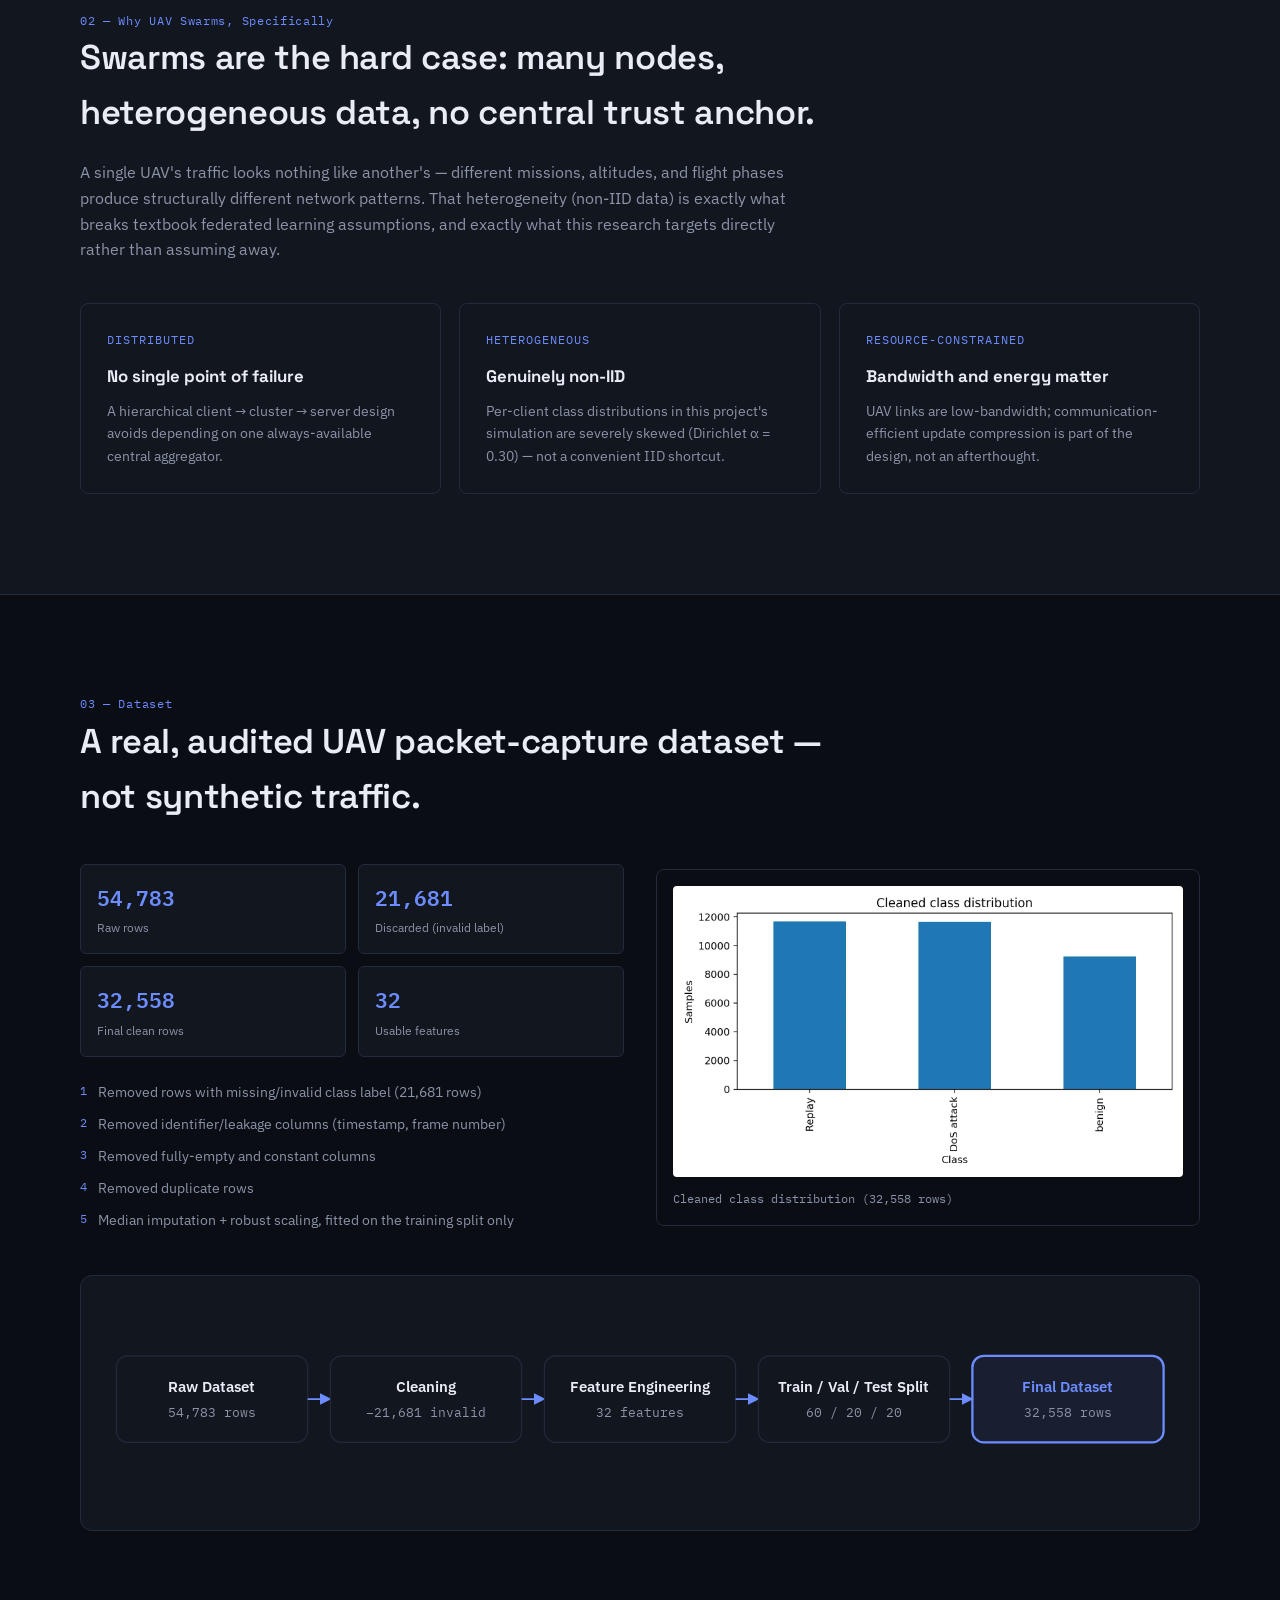
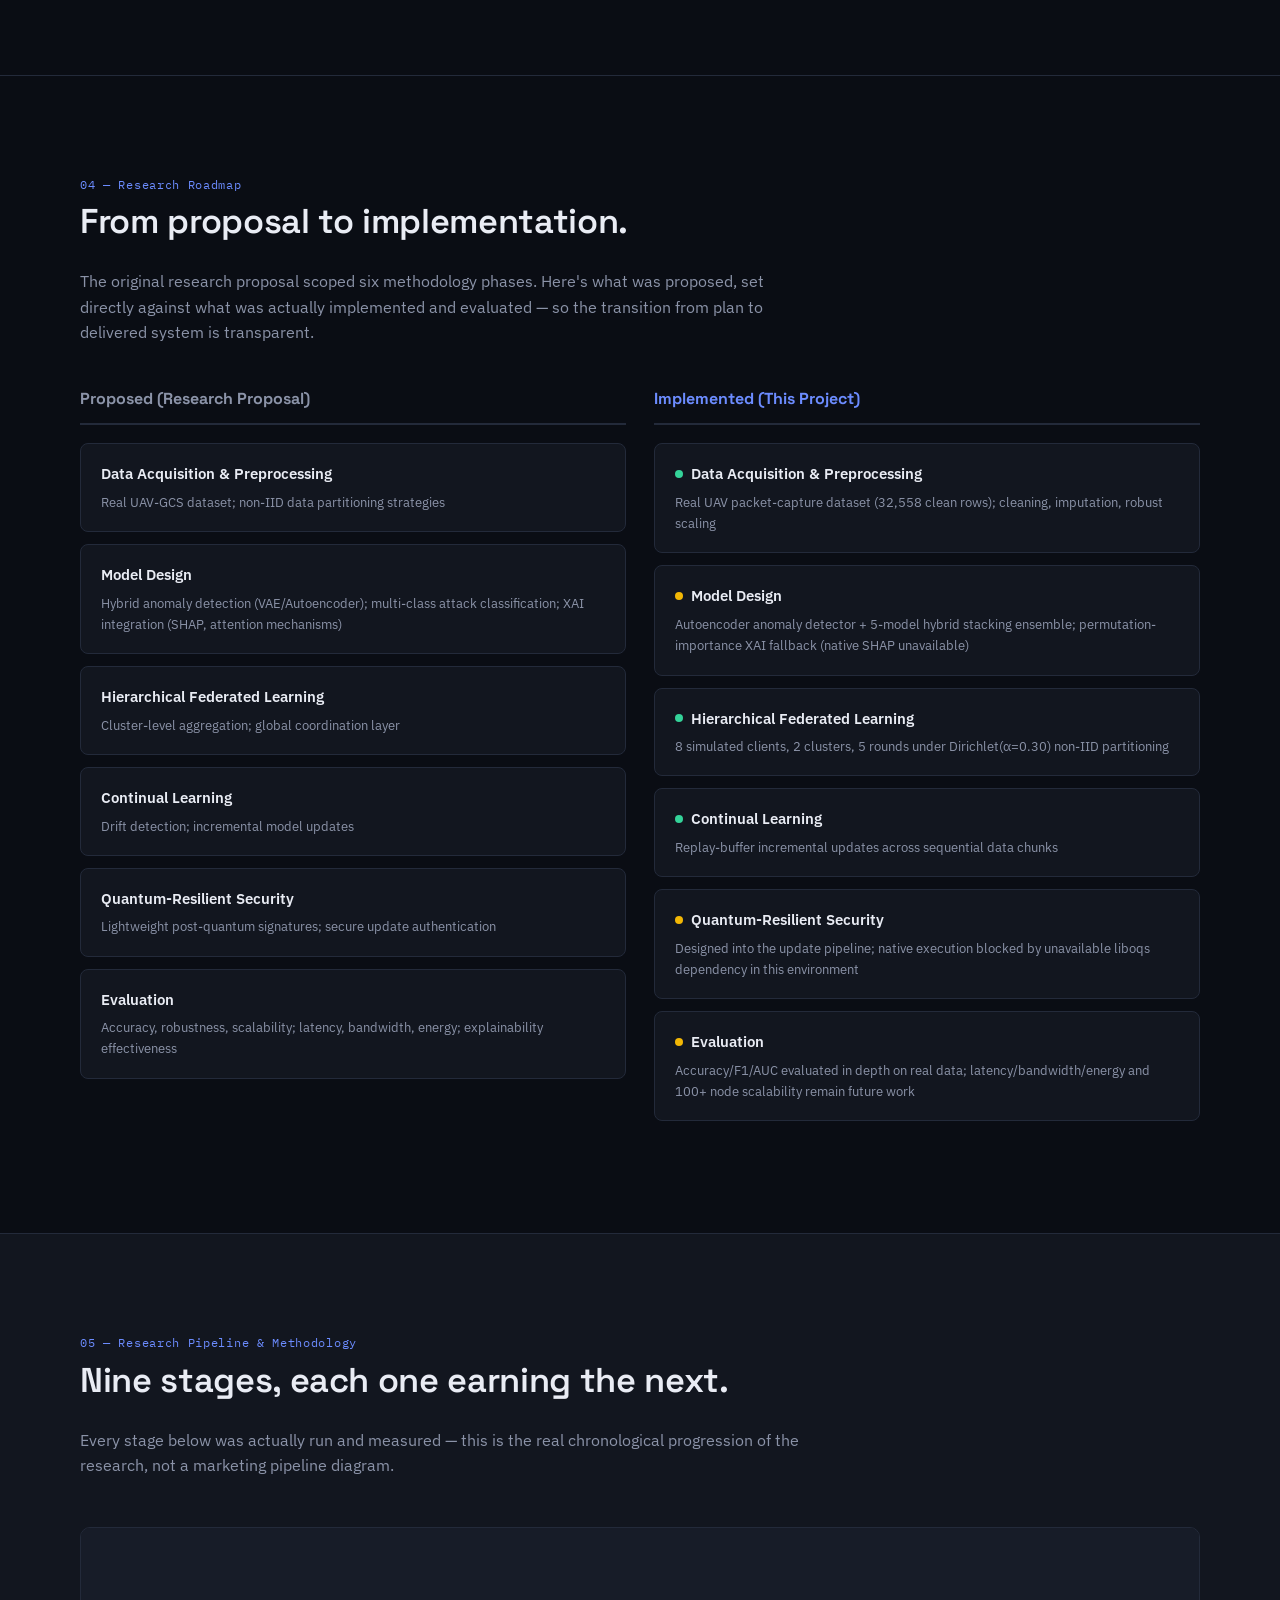
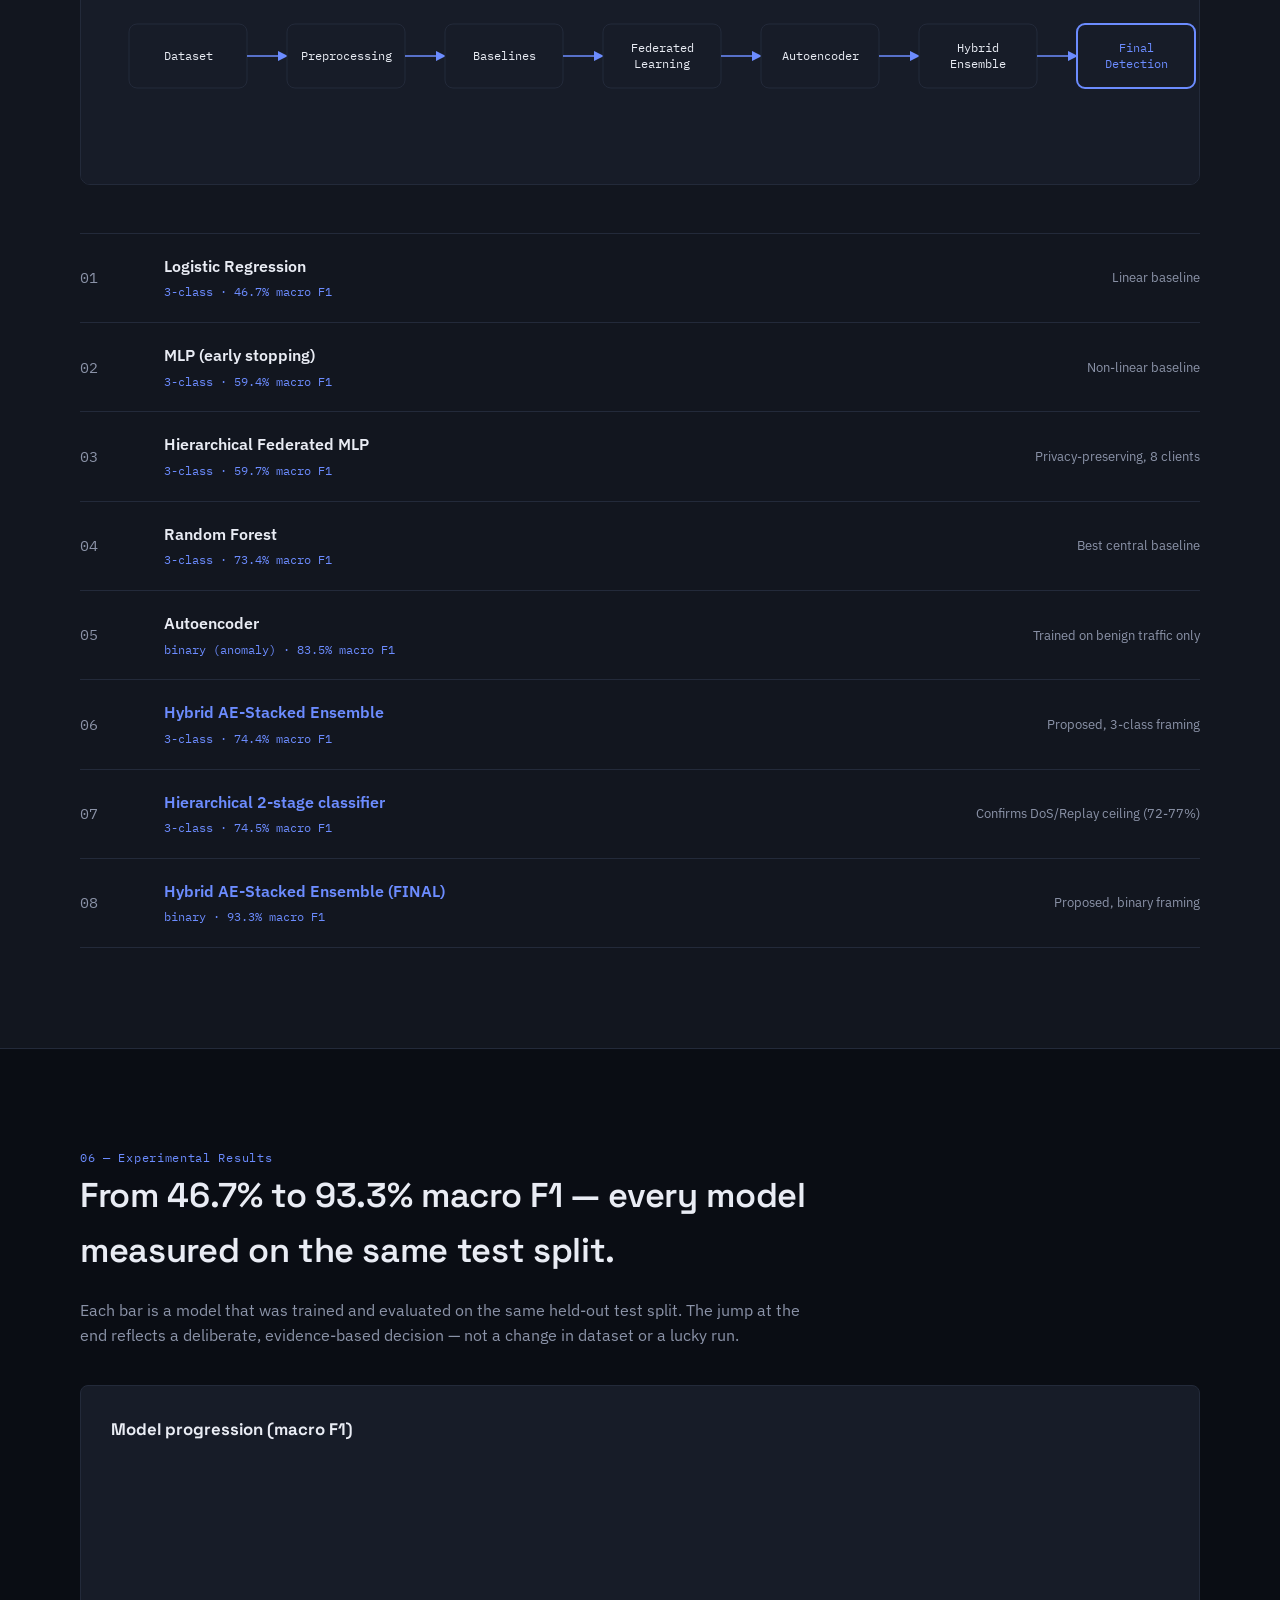
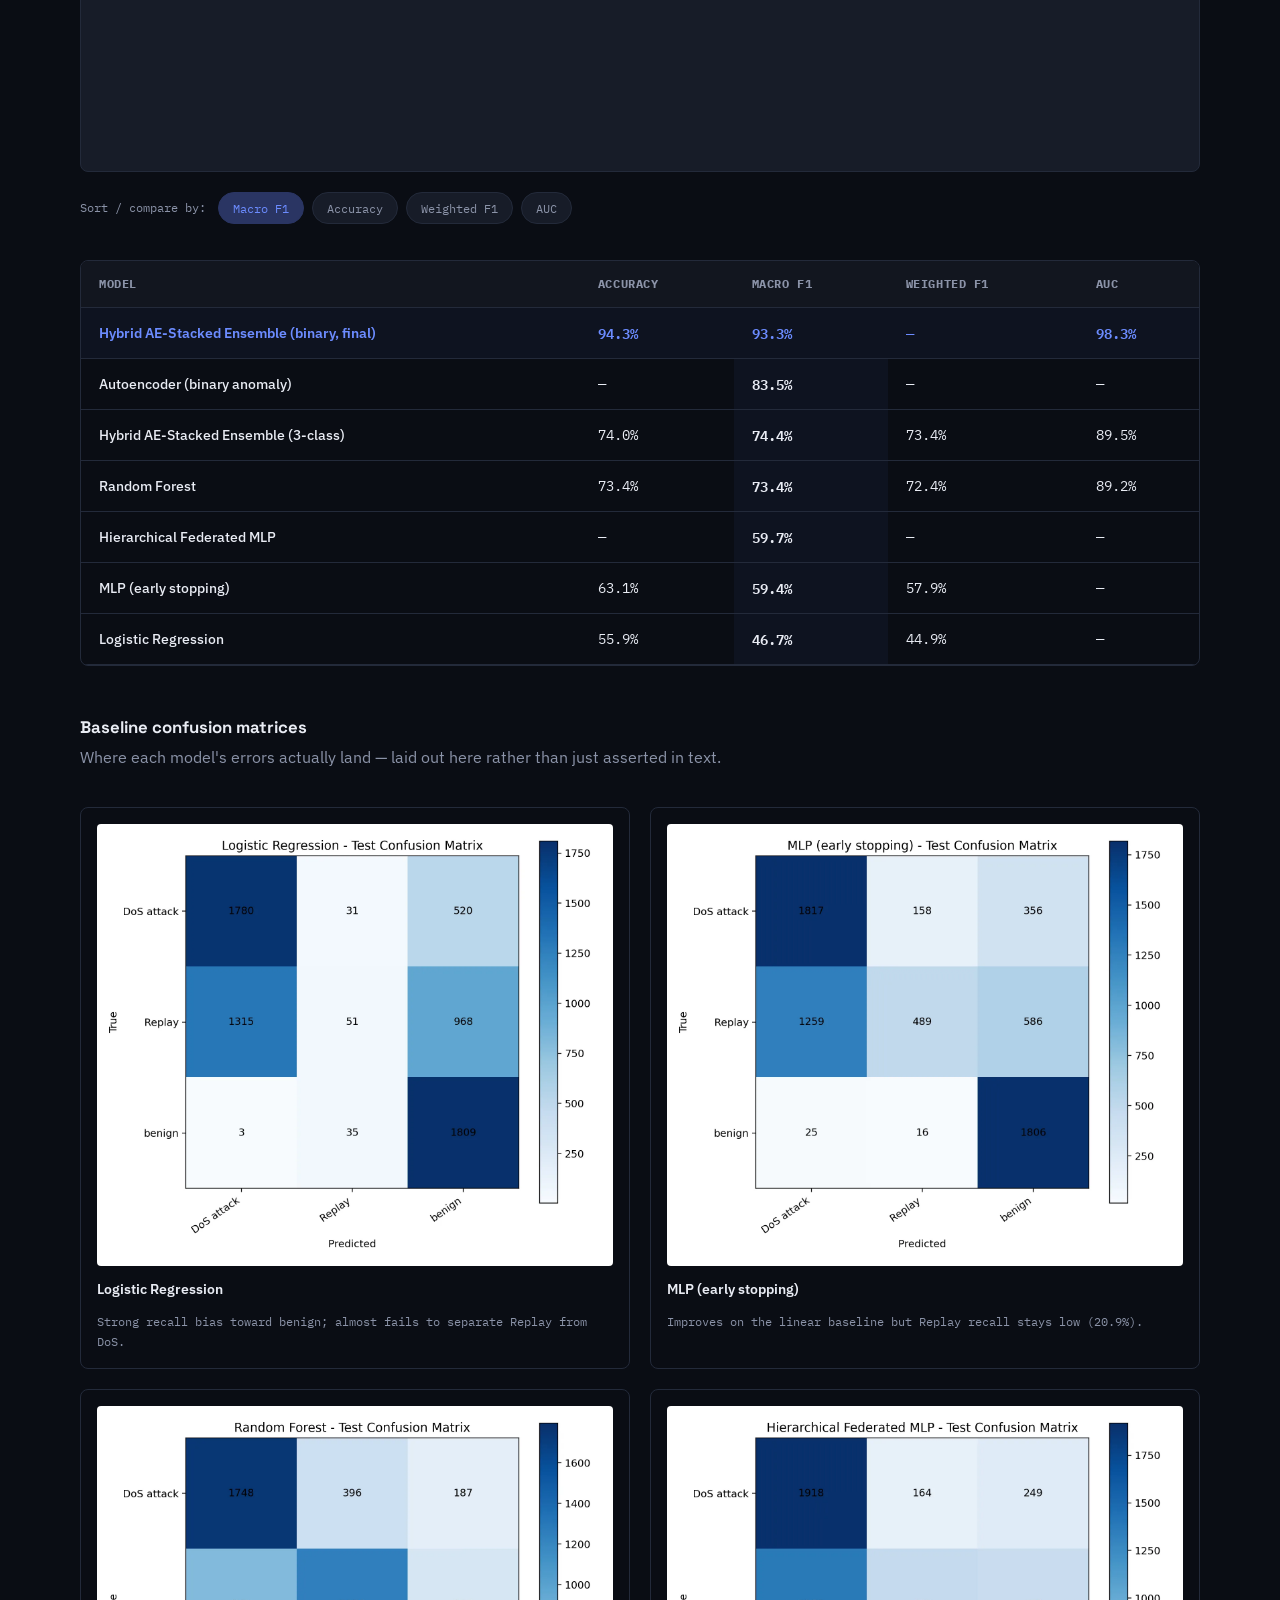
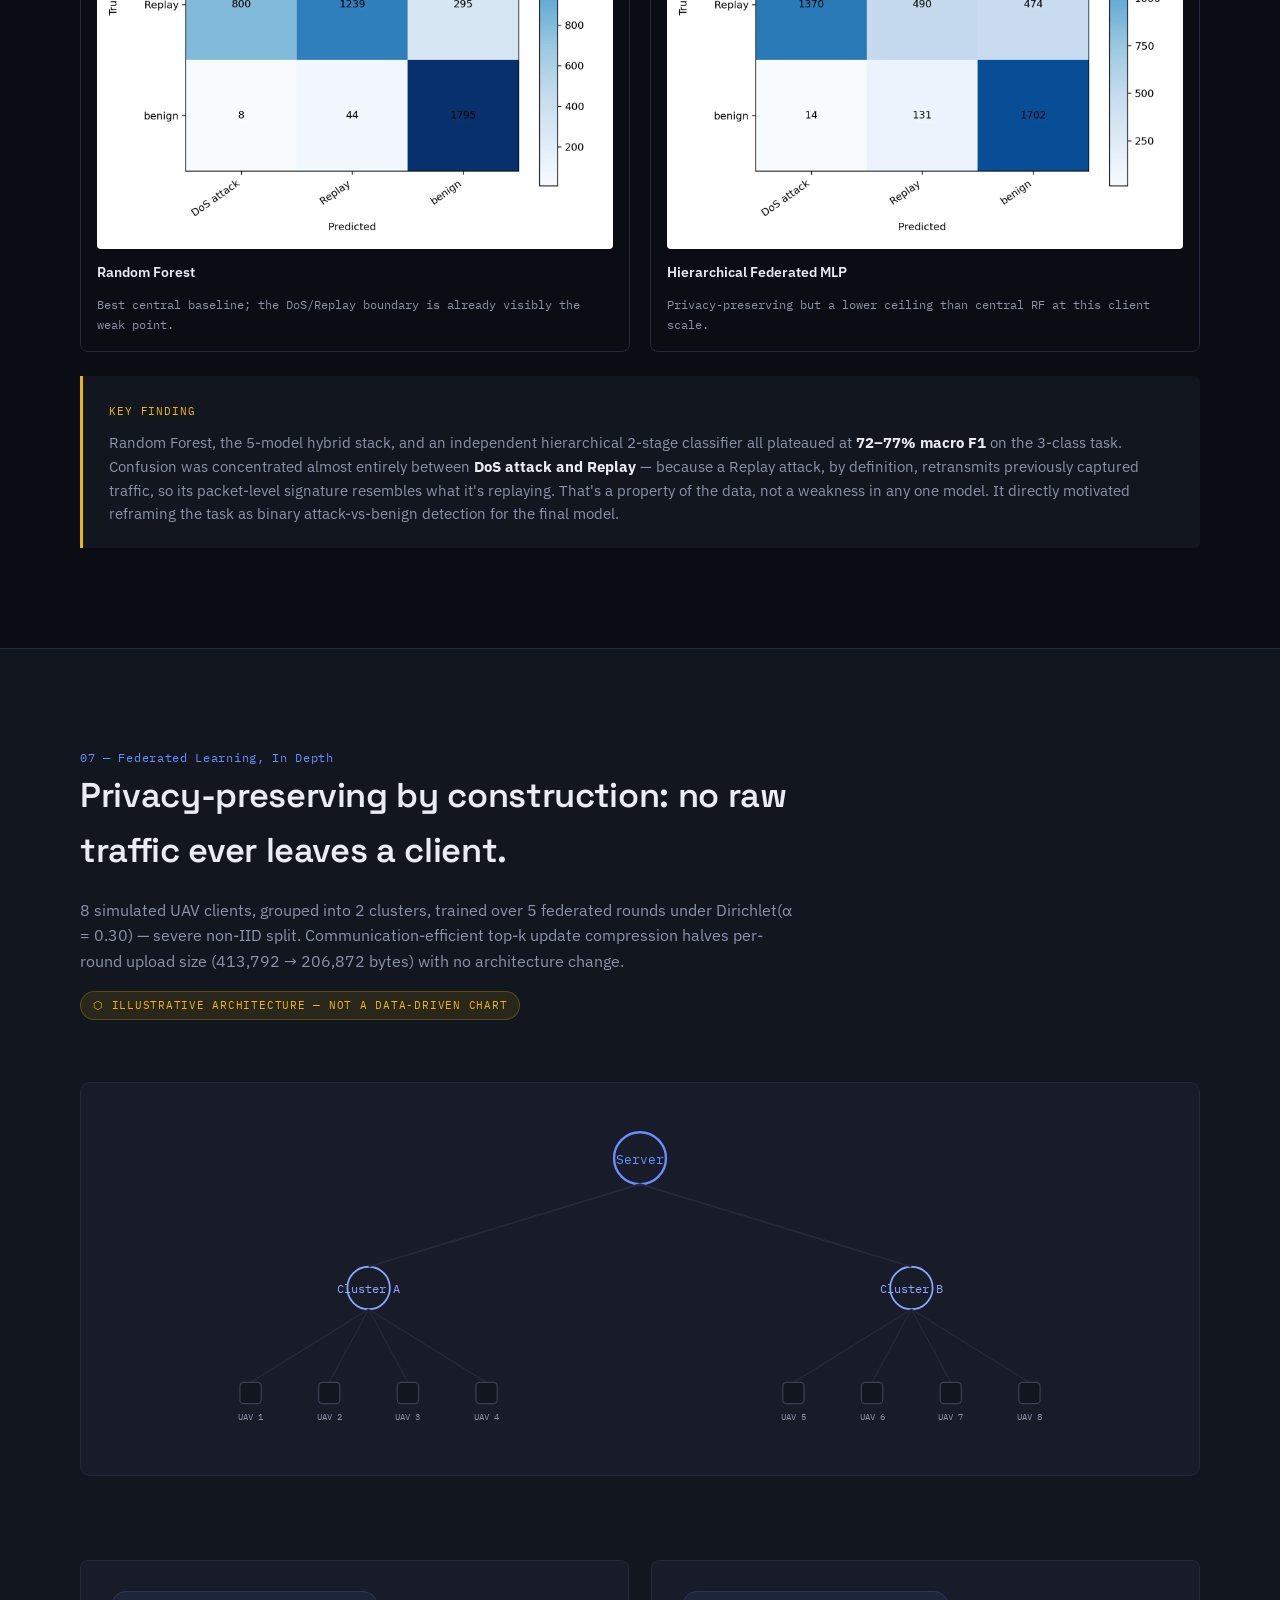
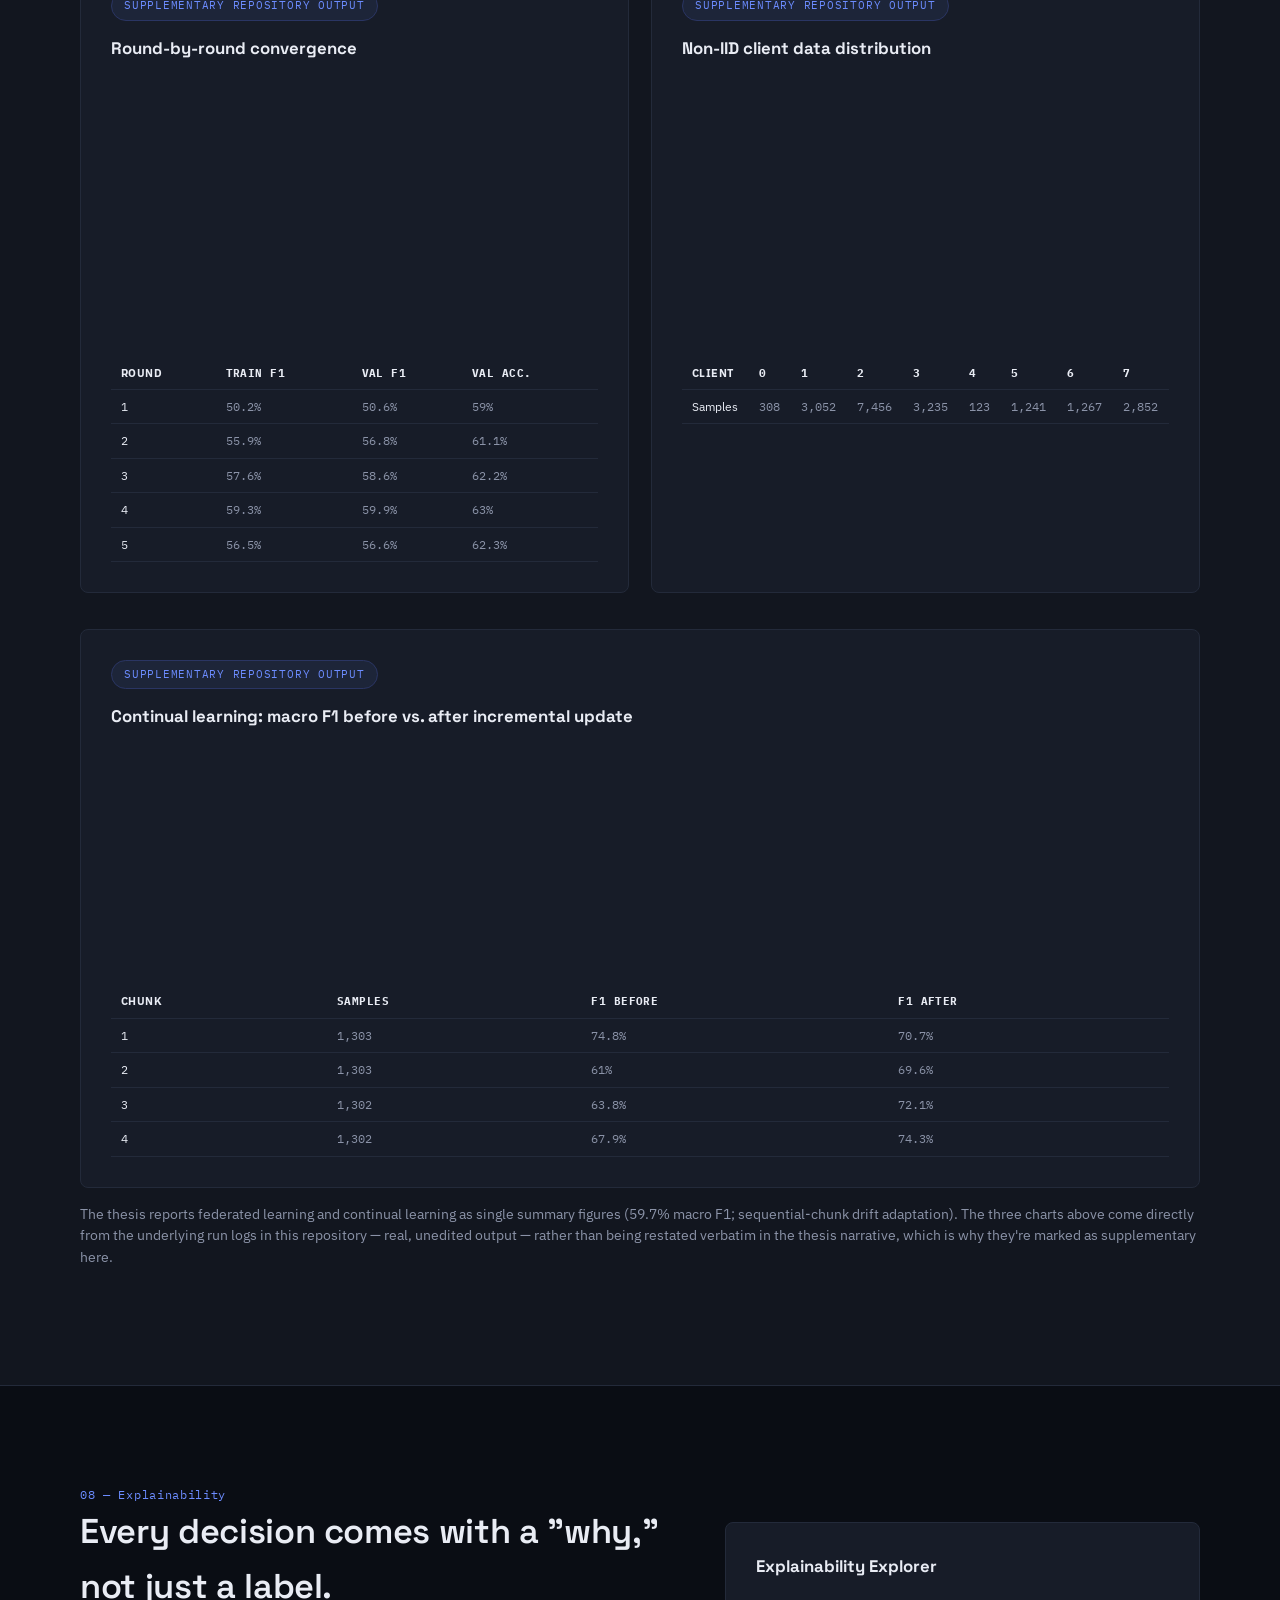
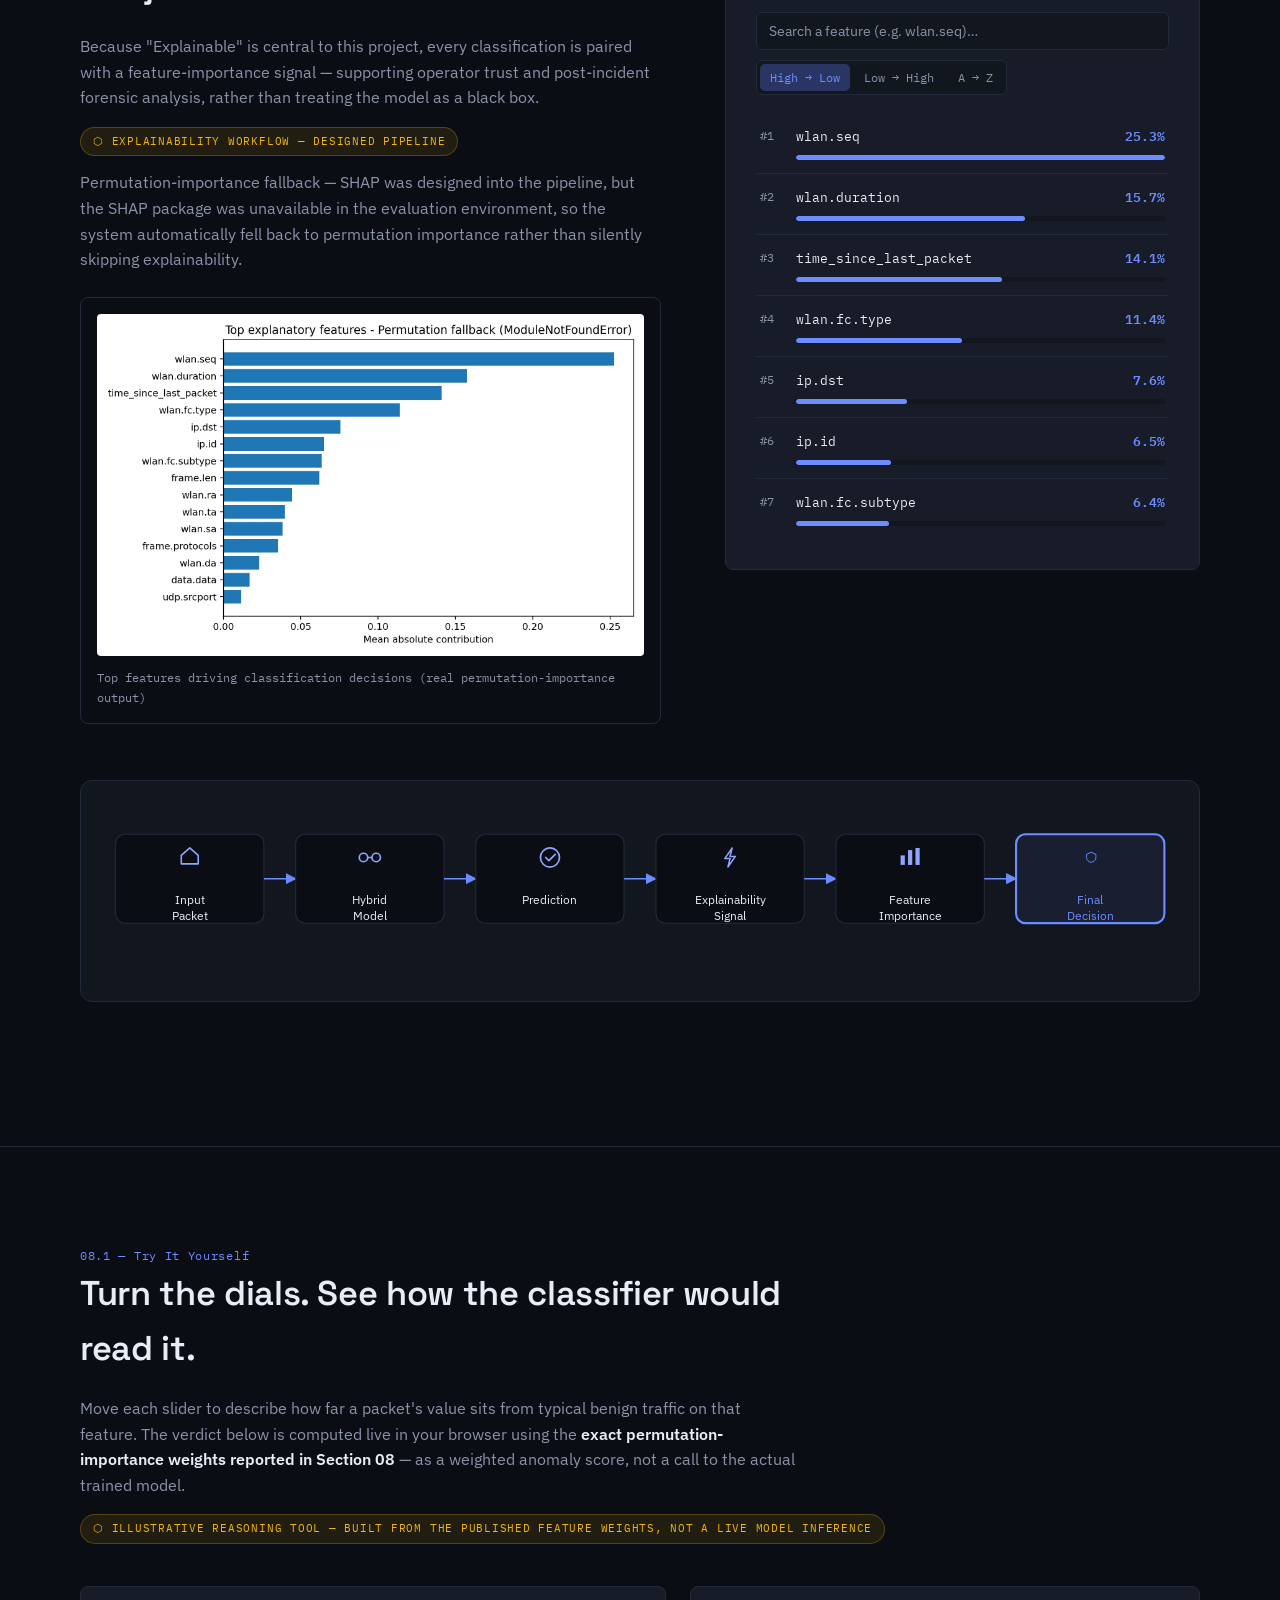
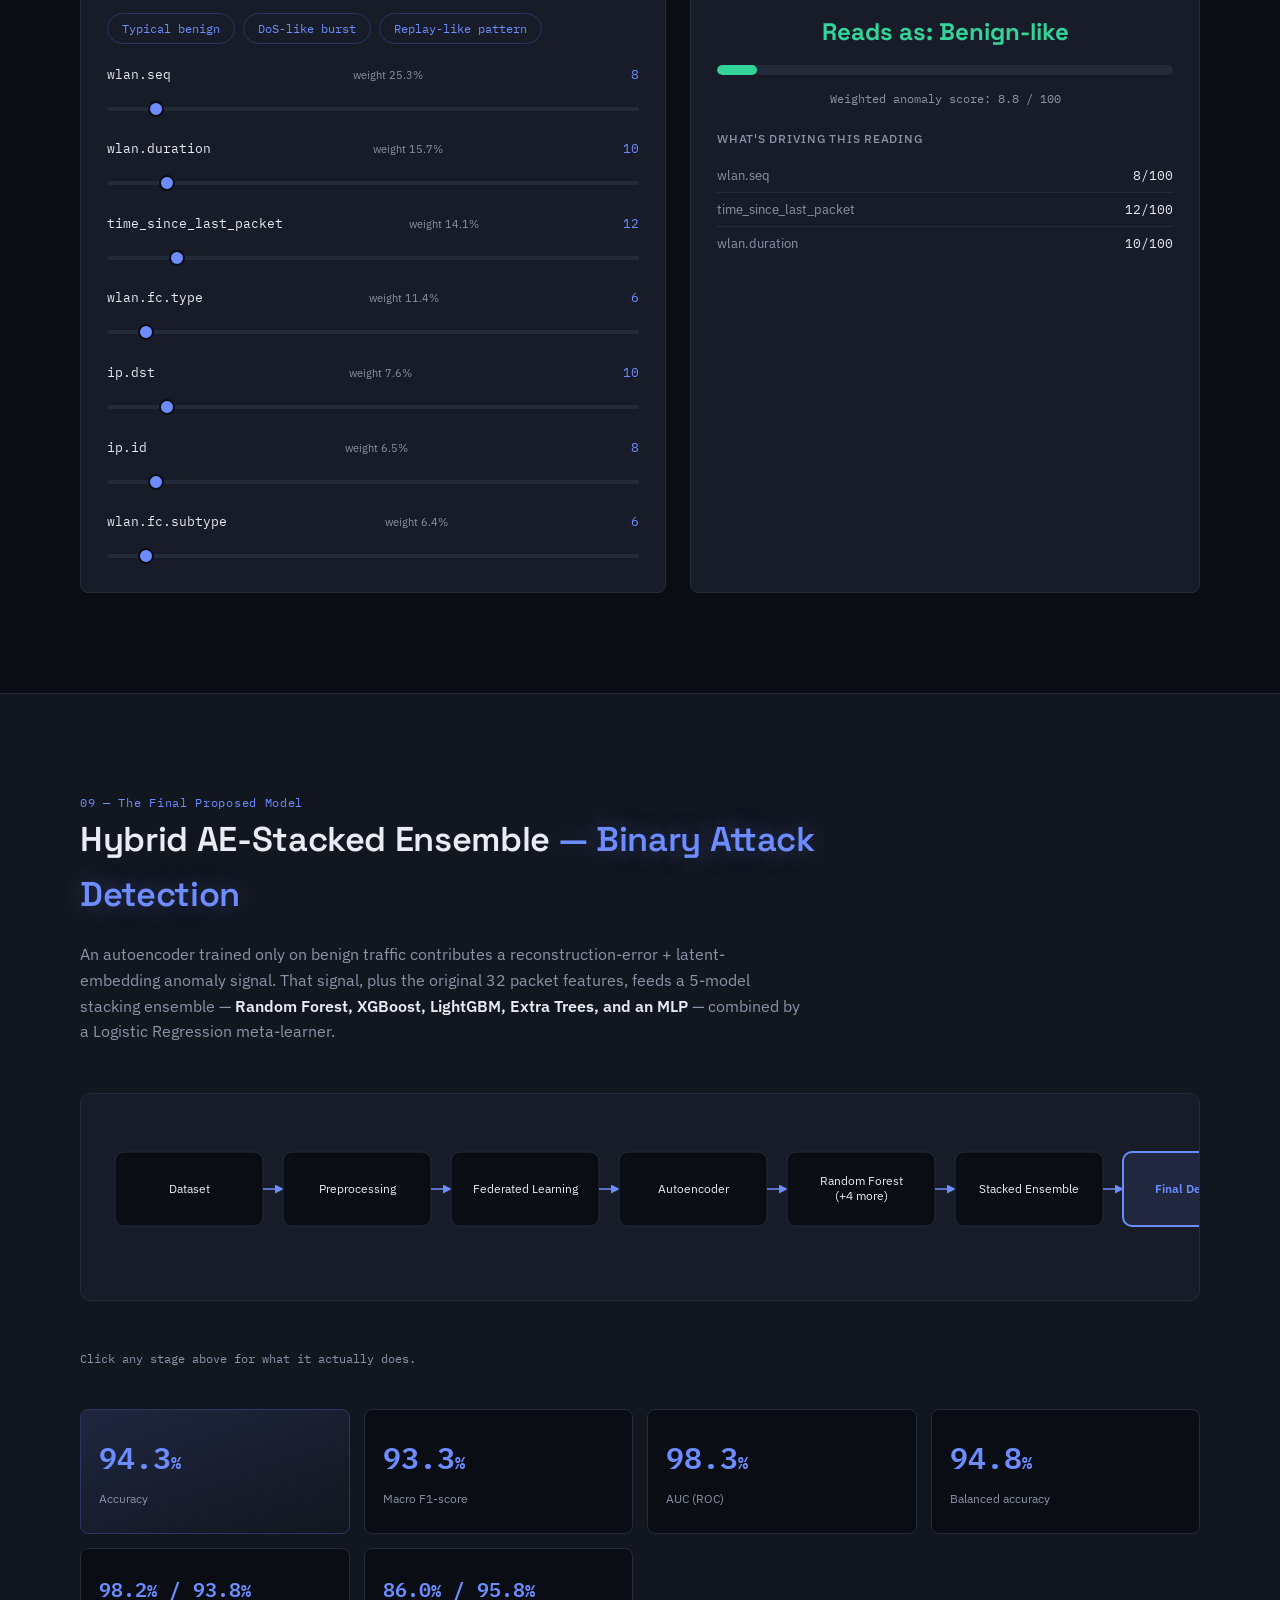
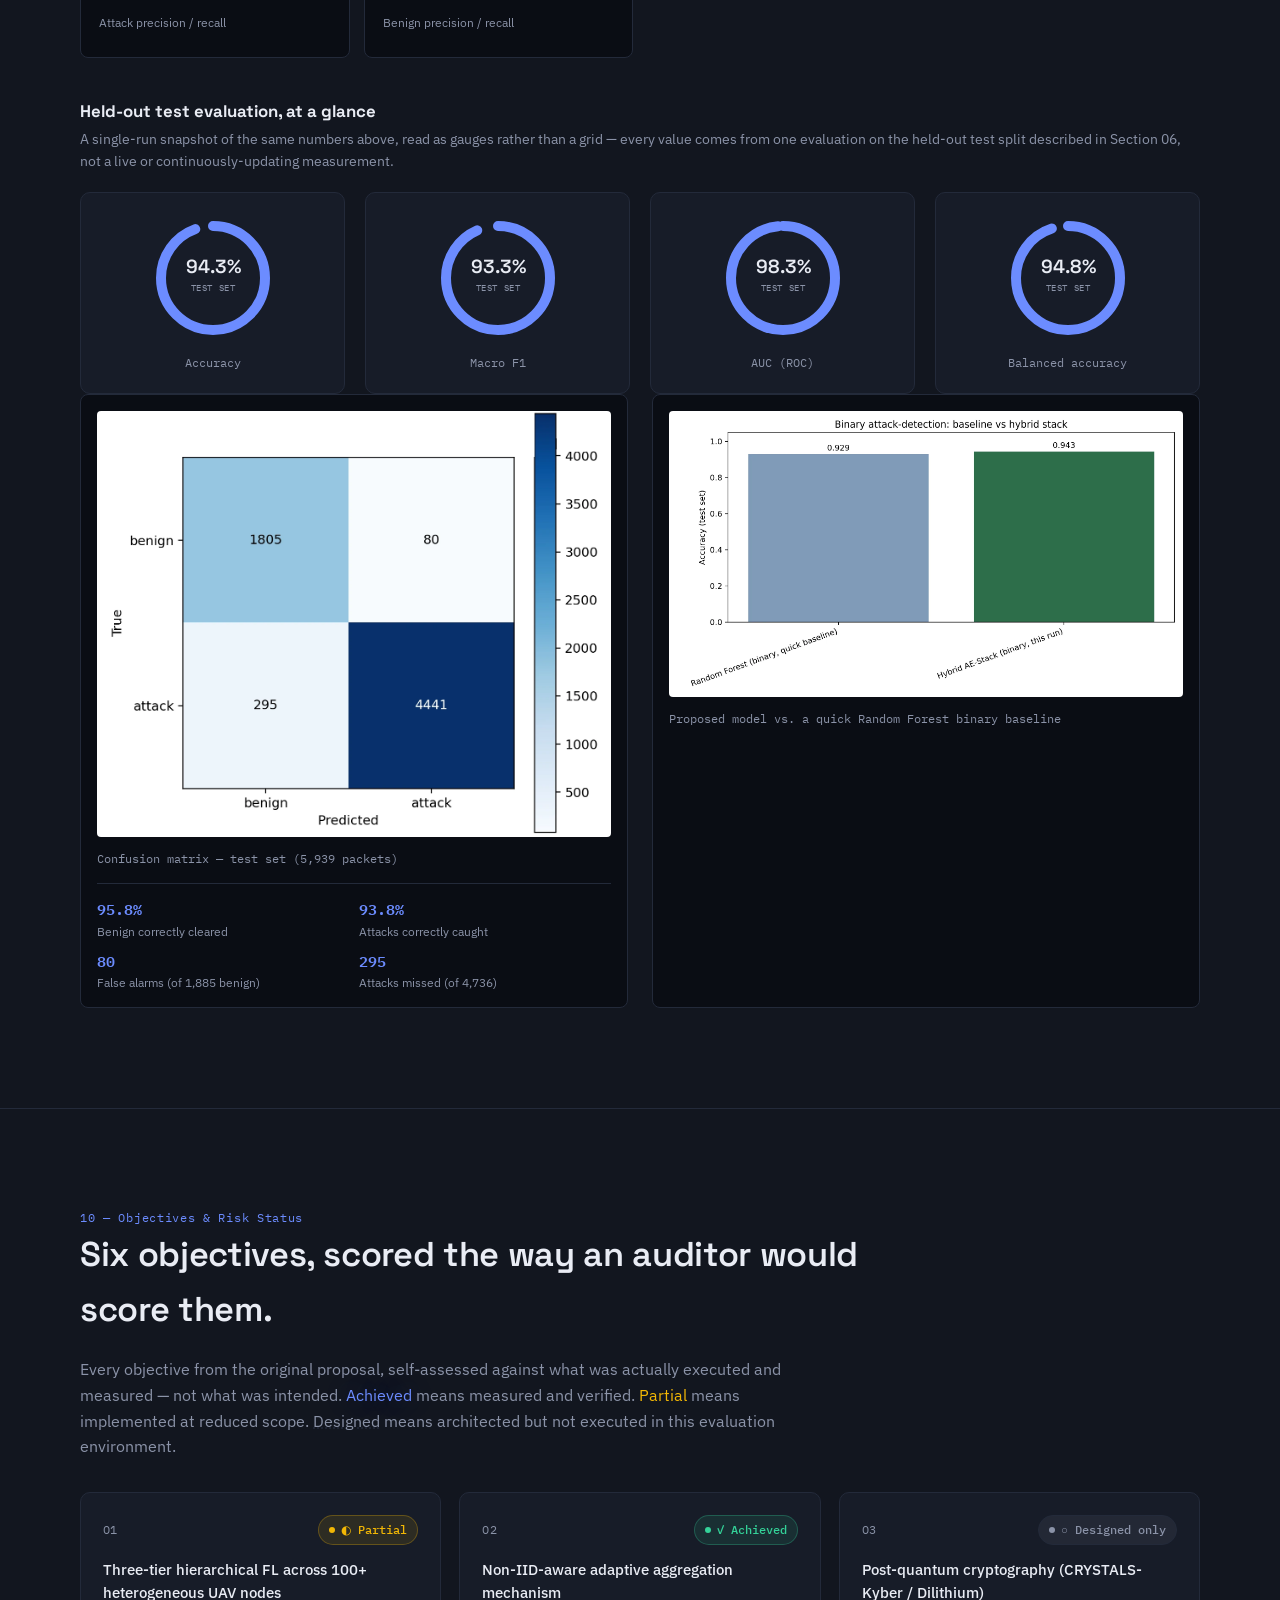
==== commit 48f22c3b: "SEAQL v6: Mission Control dashboard + Hybrid AE-Stacked Ensemble" ====
--- a/site/index.html
+++ b/site/index.html
@@ -52,6 +52,7 @@
   <div class="nav-inner">
     <div class="nav-brand"><span class="brand-mark">SEAQL</span><span class="brand-sub">UAV Swarm Cybersecurity</span></div>
     <div class="nav-links" id="nav-links">
+      <a href="dashboard.html">Security Dashboard</a>
       <a href="#results">Results</a>
       <a href="#demo">Try It</a>
       <a href="#final-model">Final Model</a>
@@ -131,7 +132,7 @@
   <div class="hero-content">
     <p class="eyebrow">Applied Research · Federated Learning × Explainable AI × Cybersecurity</p>
     <h1>Securing UAV swarms with a<br><span class="hl-signal">federated</span>, <span class="hl-alert">explainable</span> hybrid detection framework.</h1>
-    <p class="hero-sub">A hierarchical federated learning architecture with a hybrid autoencoder-ensemble classifier — evaluated end-to-end on a real, audited UAV packet-capture dataset, under non-IID client conditions. Every metric below comes from a model that was actually trained and tested.</p>
+    <p class="hero-sub">A hierarchical federated learning architecture with a hybrid autoencoder-ensemble classifier — evaluated end-to-end on a real, audited UAV packet-capture dataset, under non-IID client conditions. Reported metrics below are from trained and tested models; the final binary classifier and federated experiments are separate evaluations.</p>
     <div class="hero-badges">
       <span class="hero-badge">Hierarchical Federated Learning</span>
       <span class="hero-badge">Non-IID Aware</span>
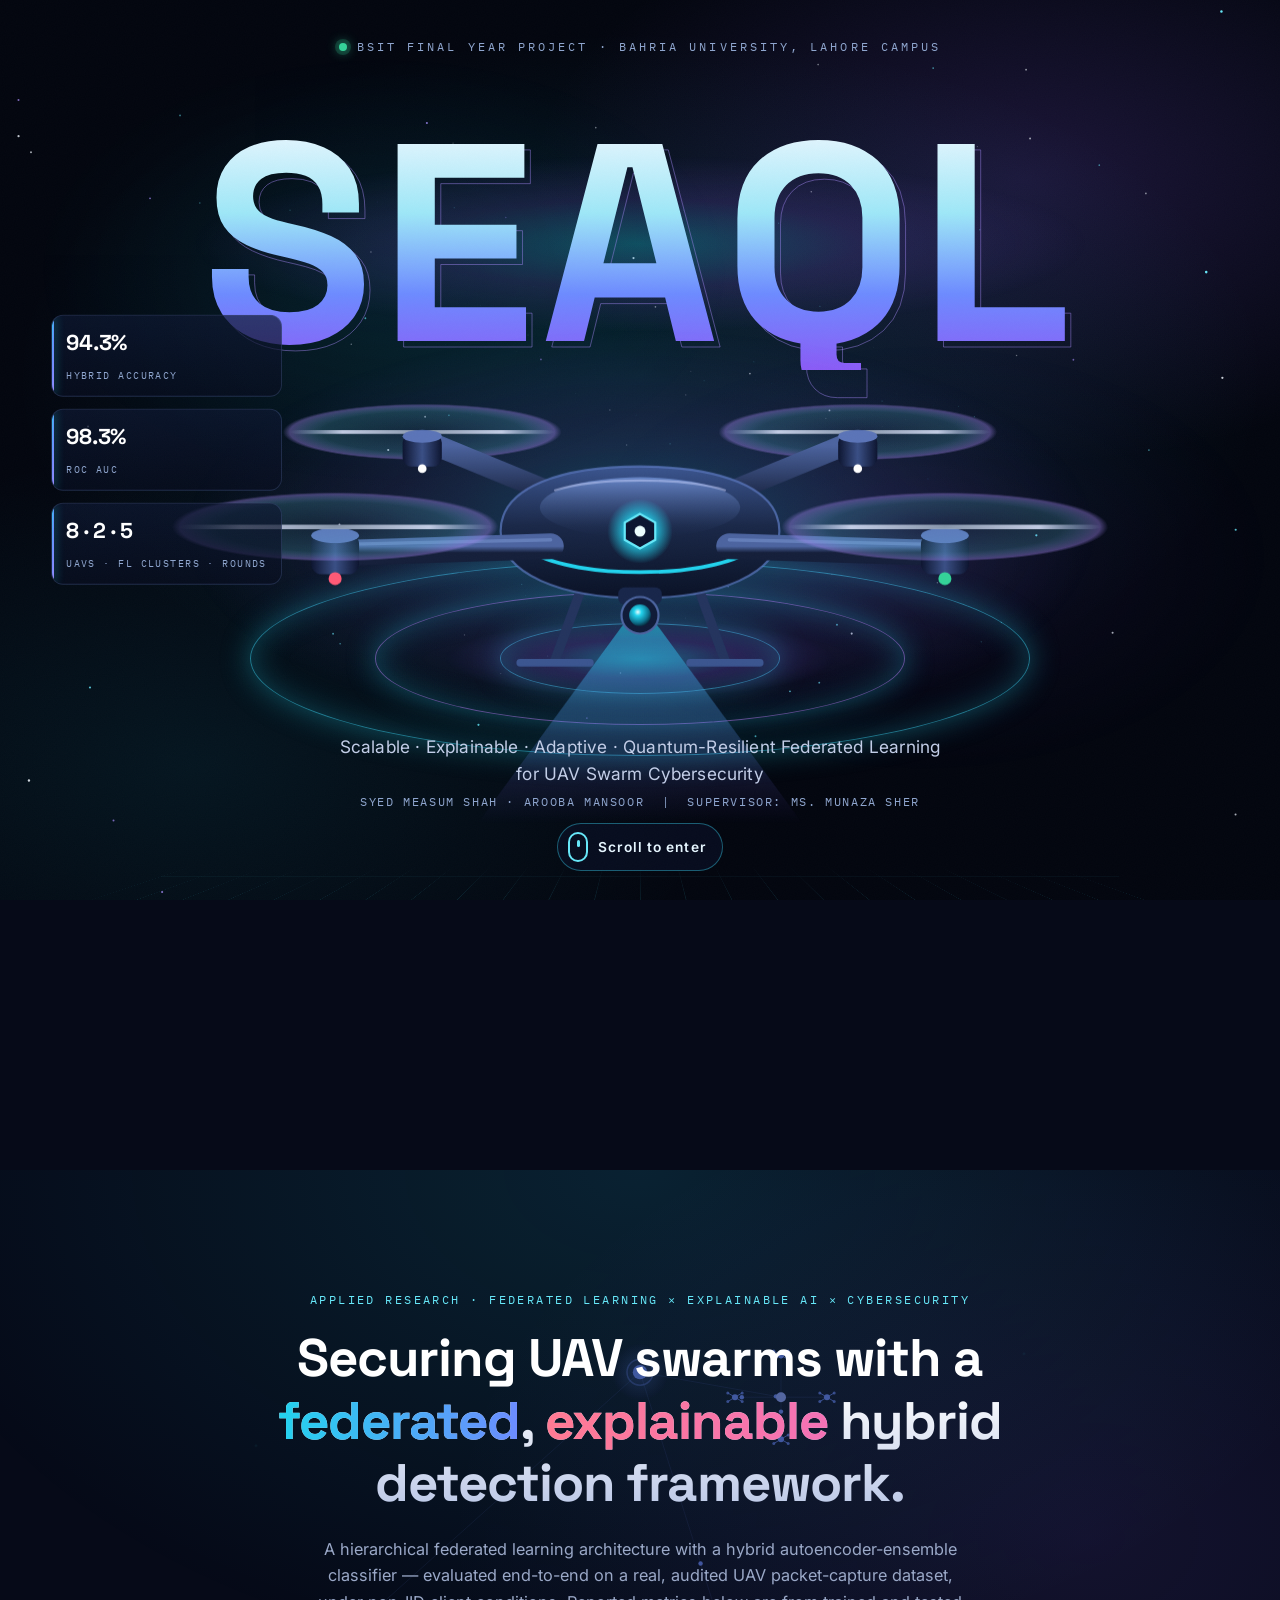
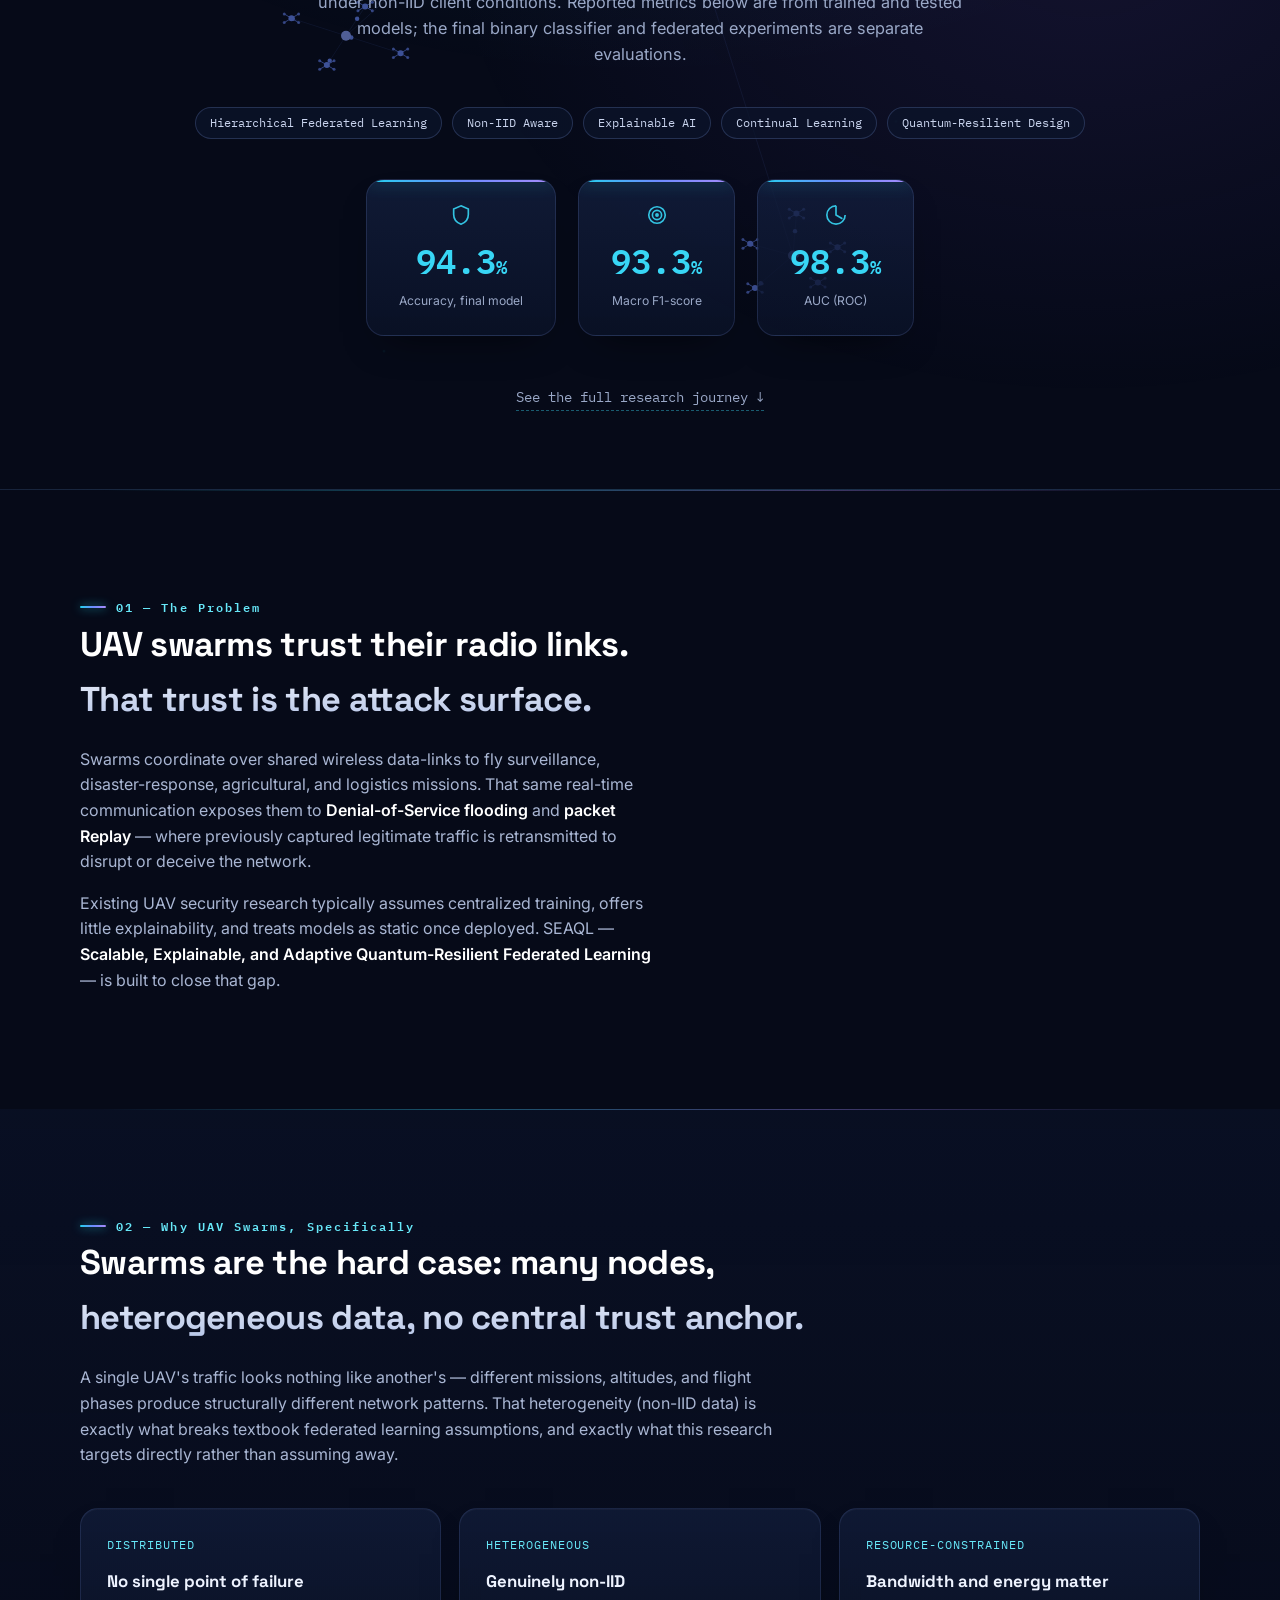
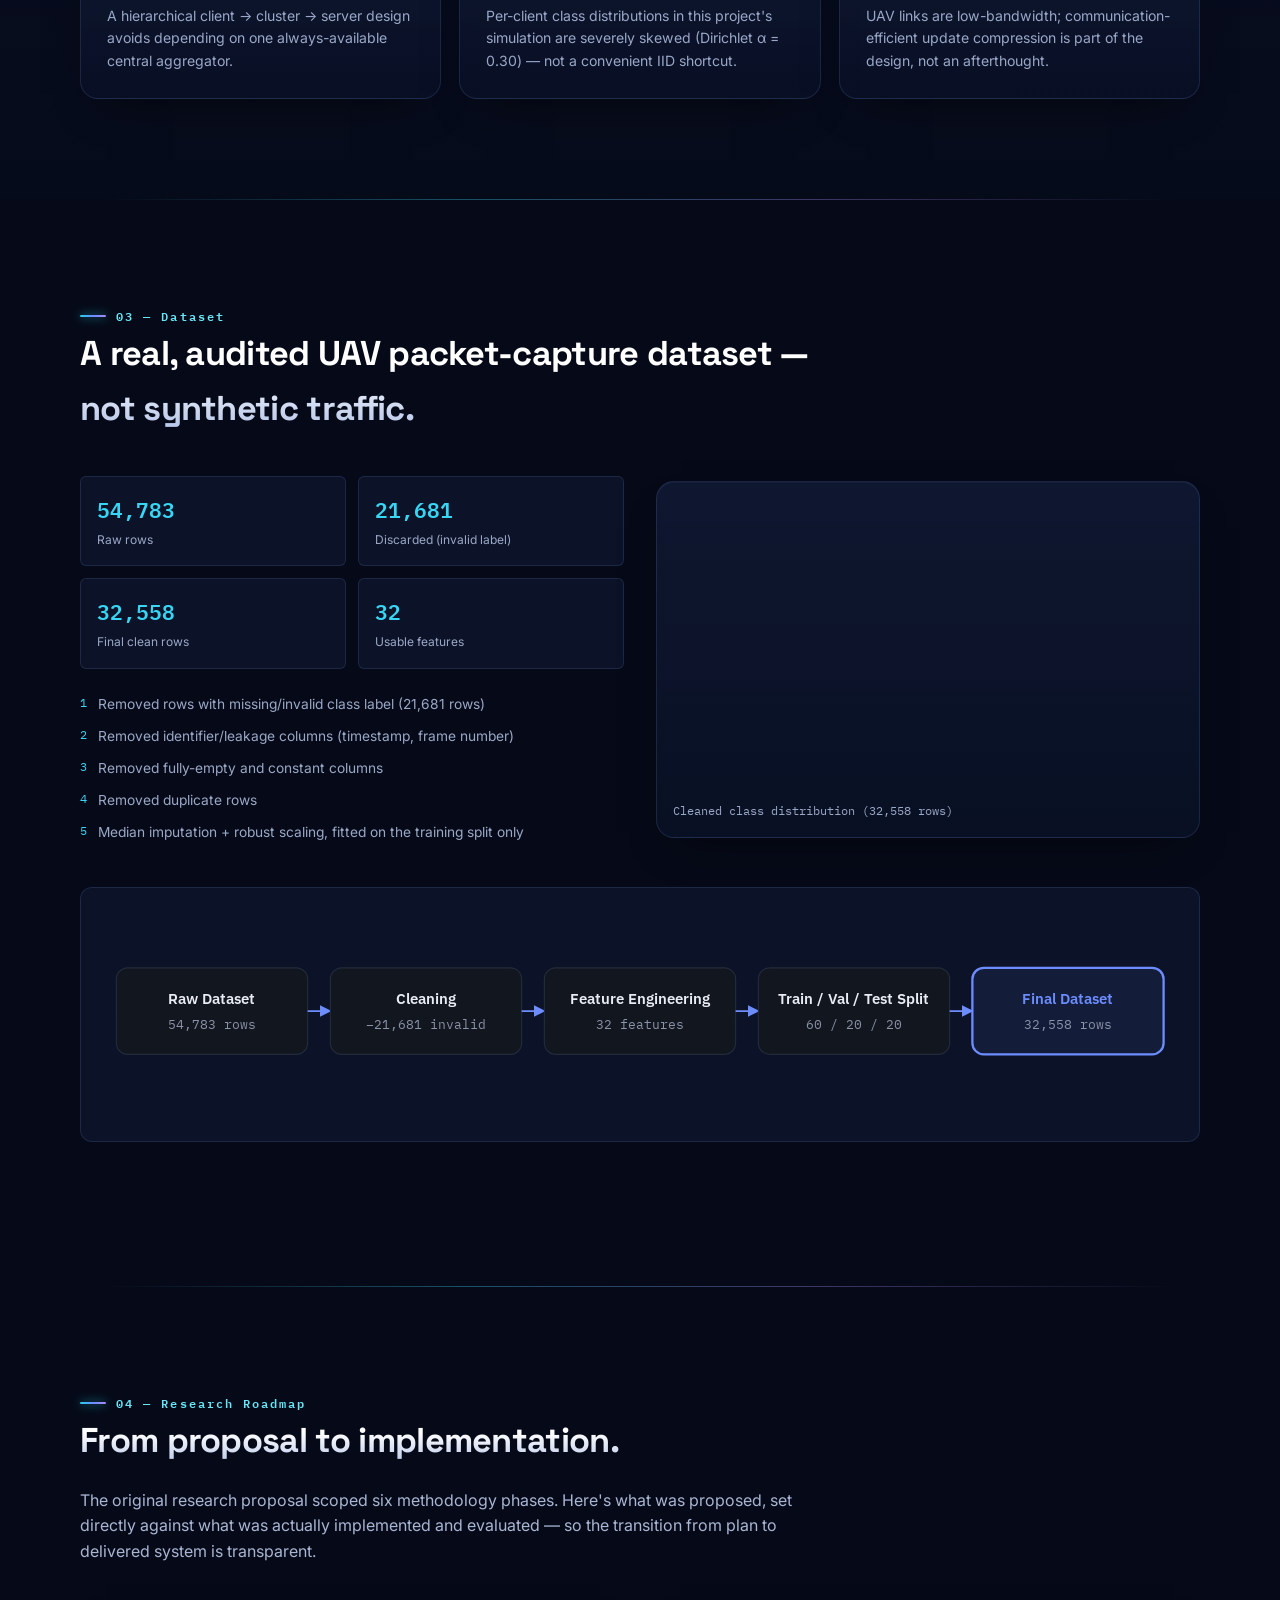
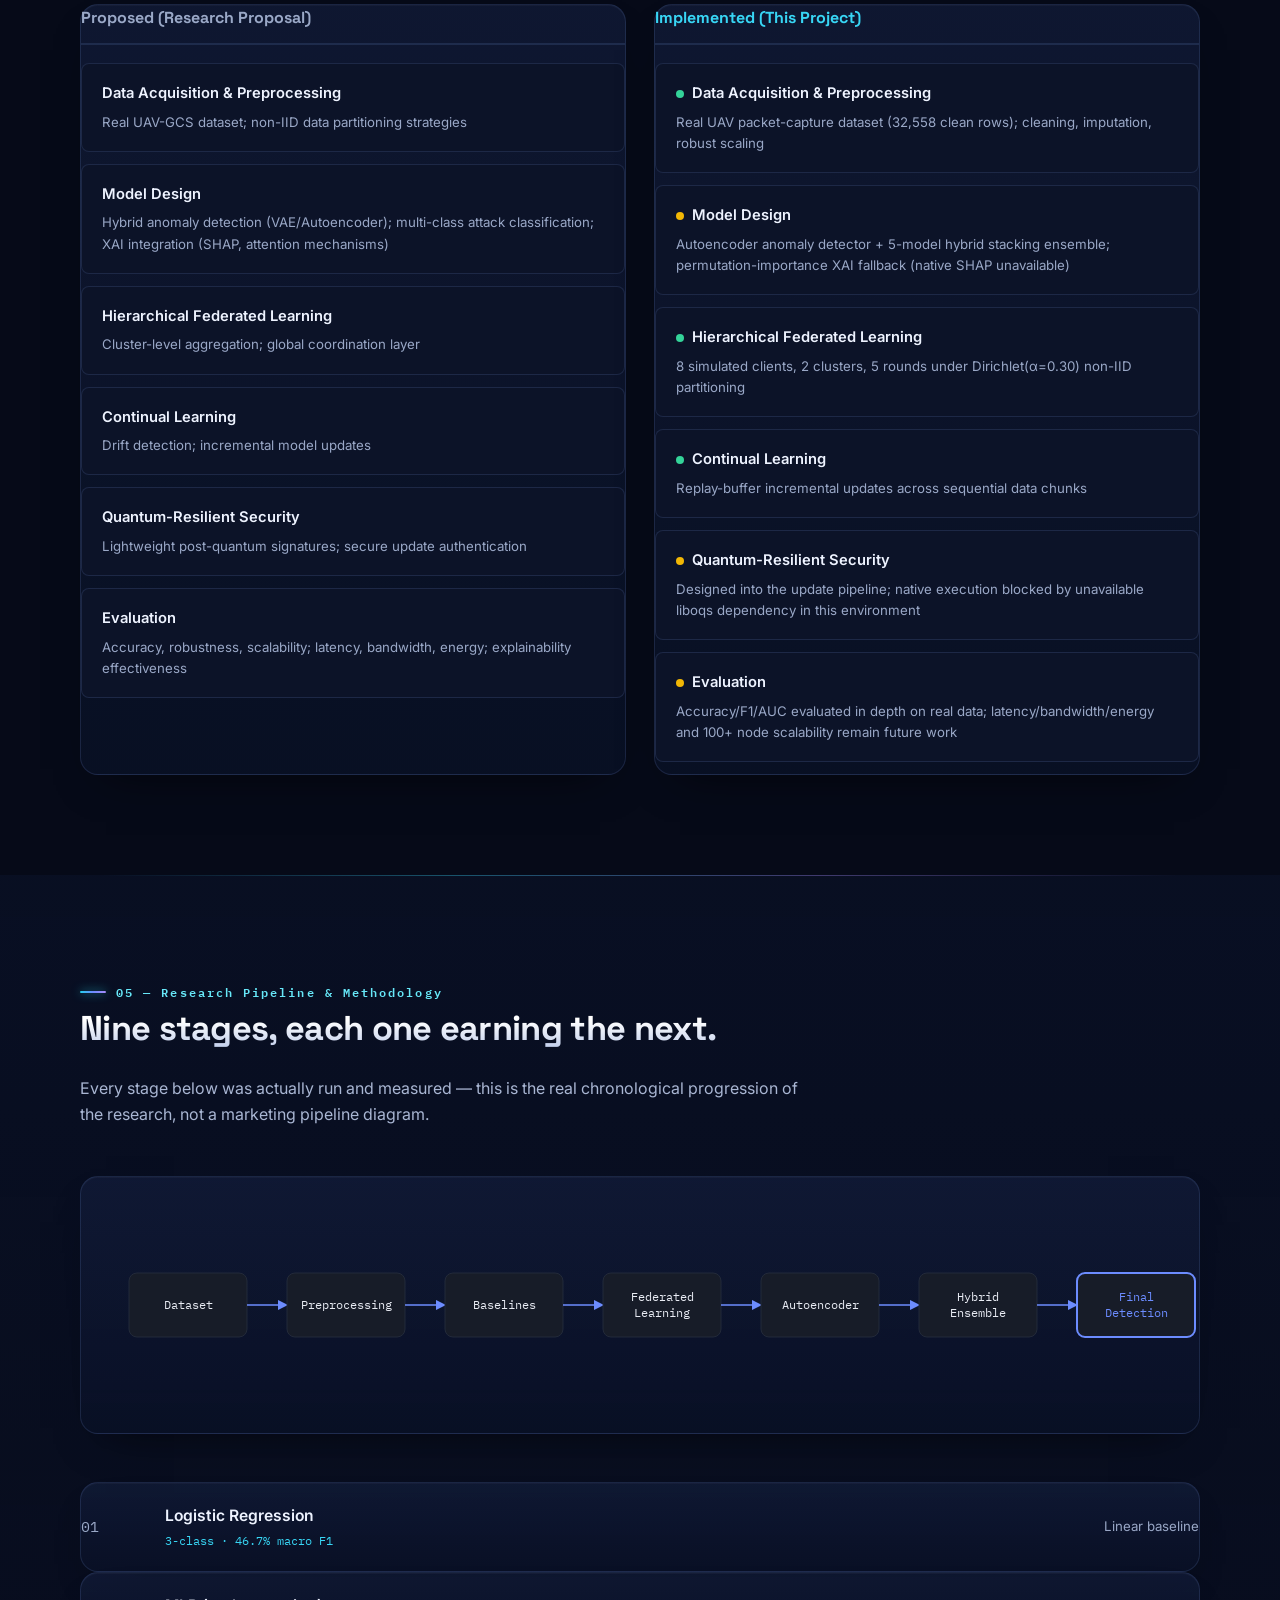
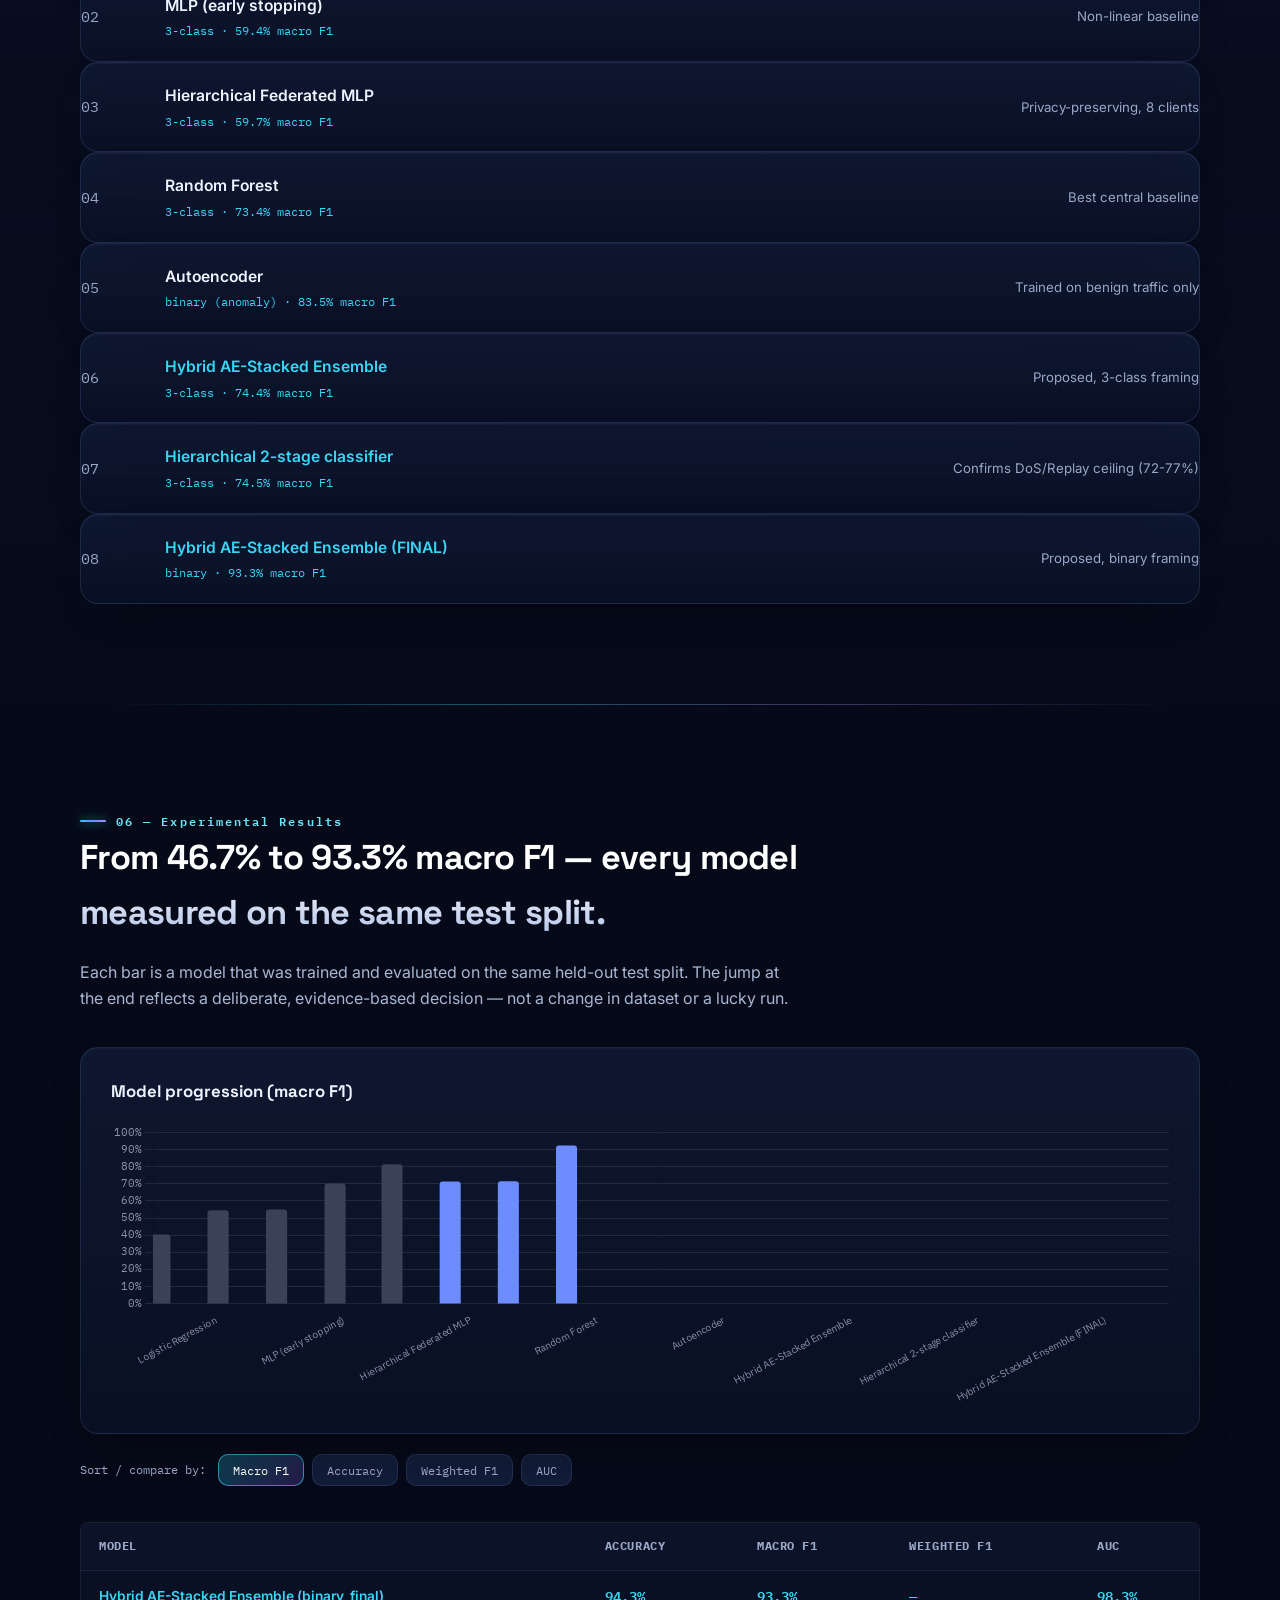
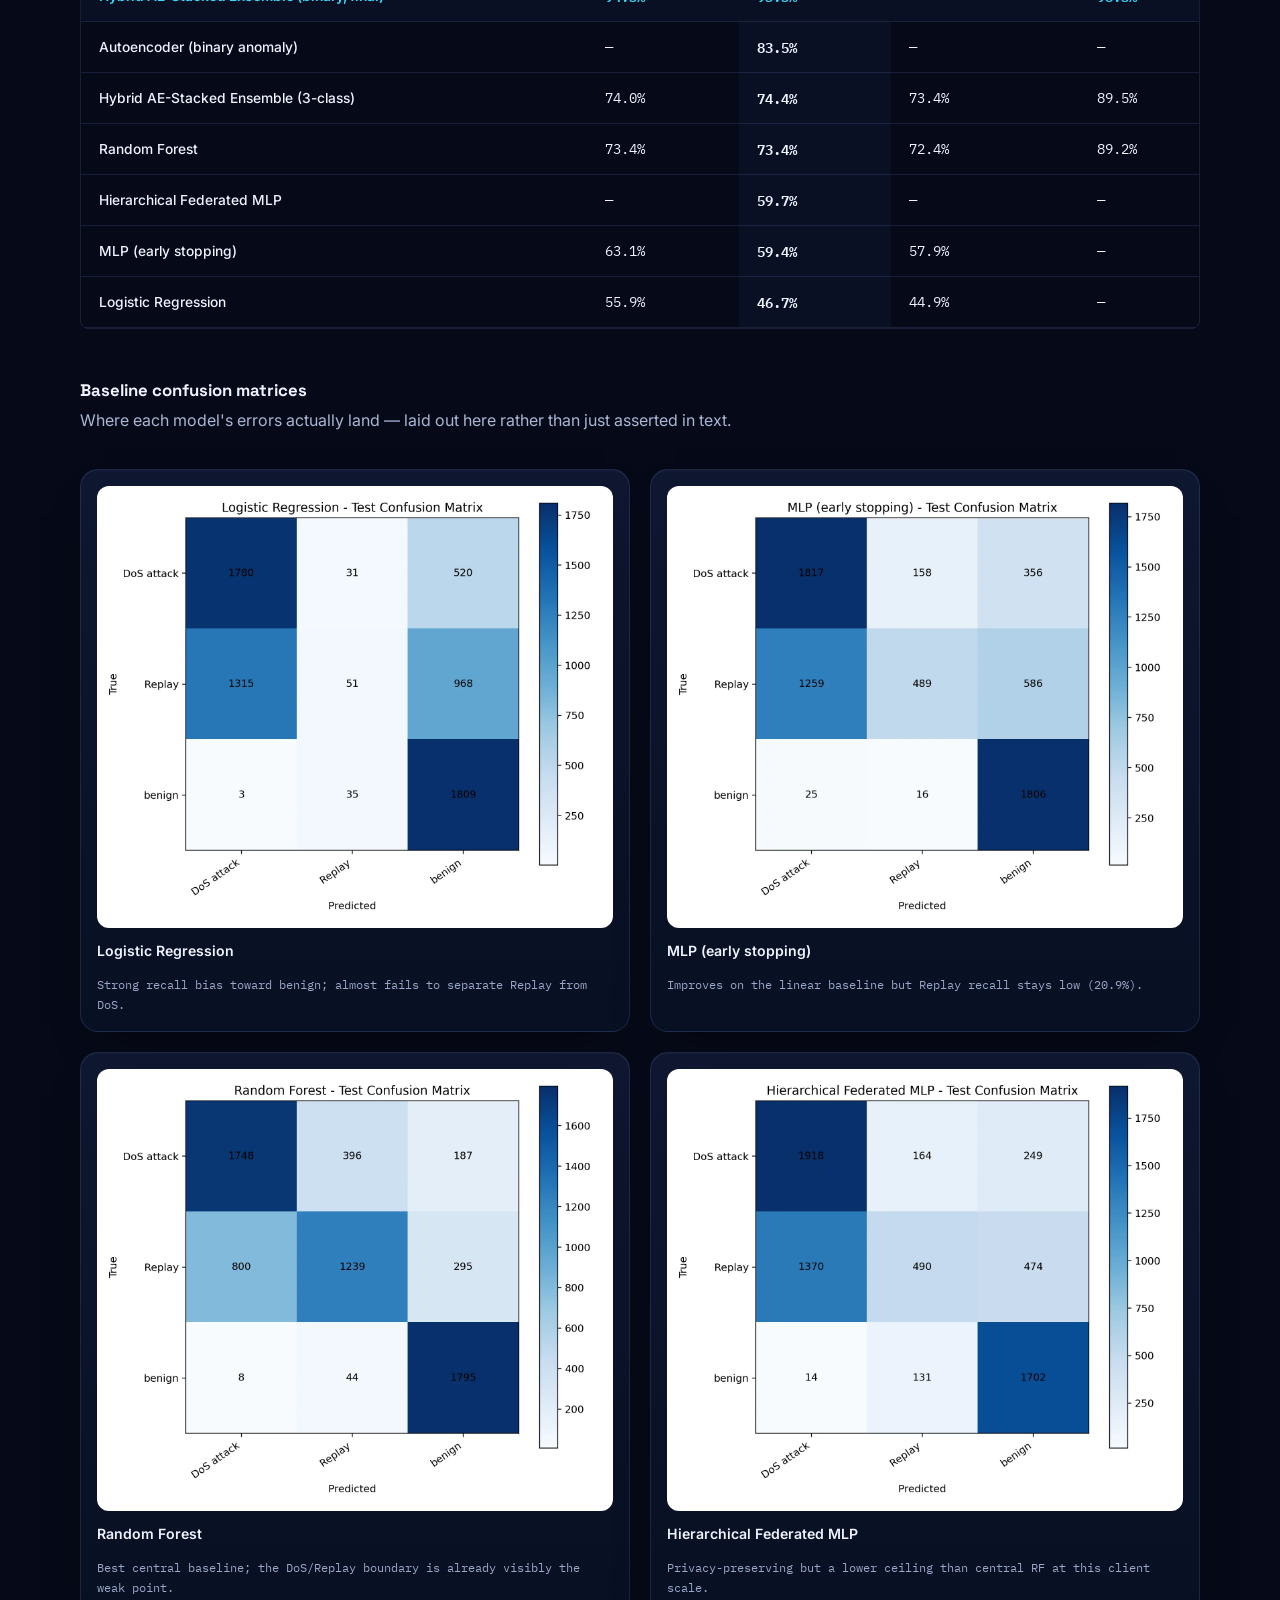
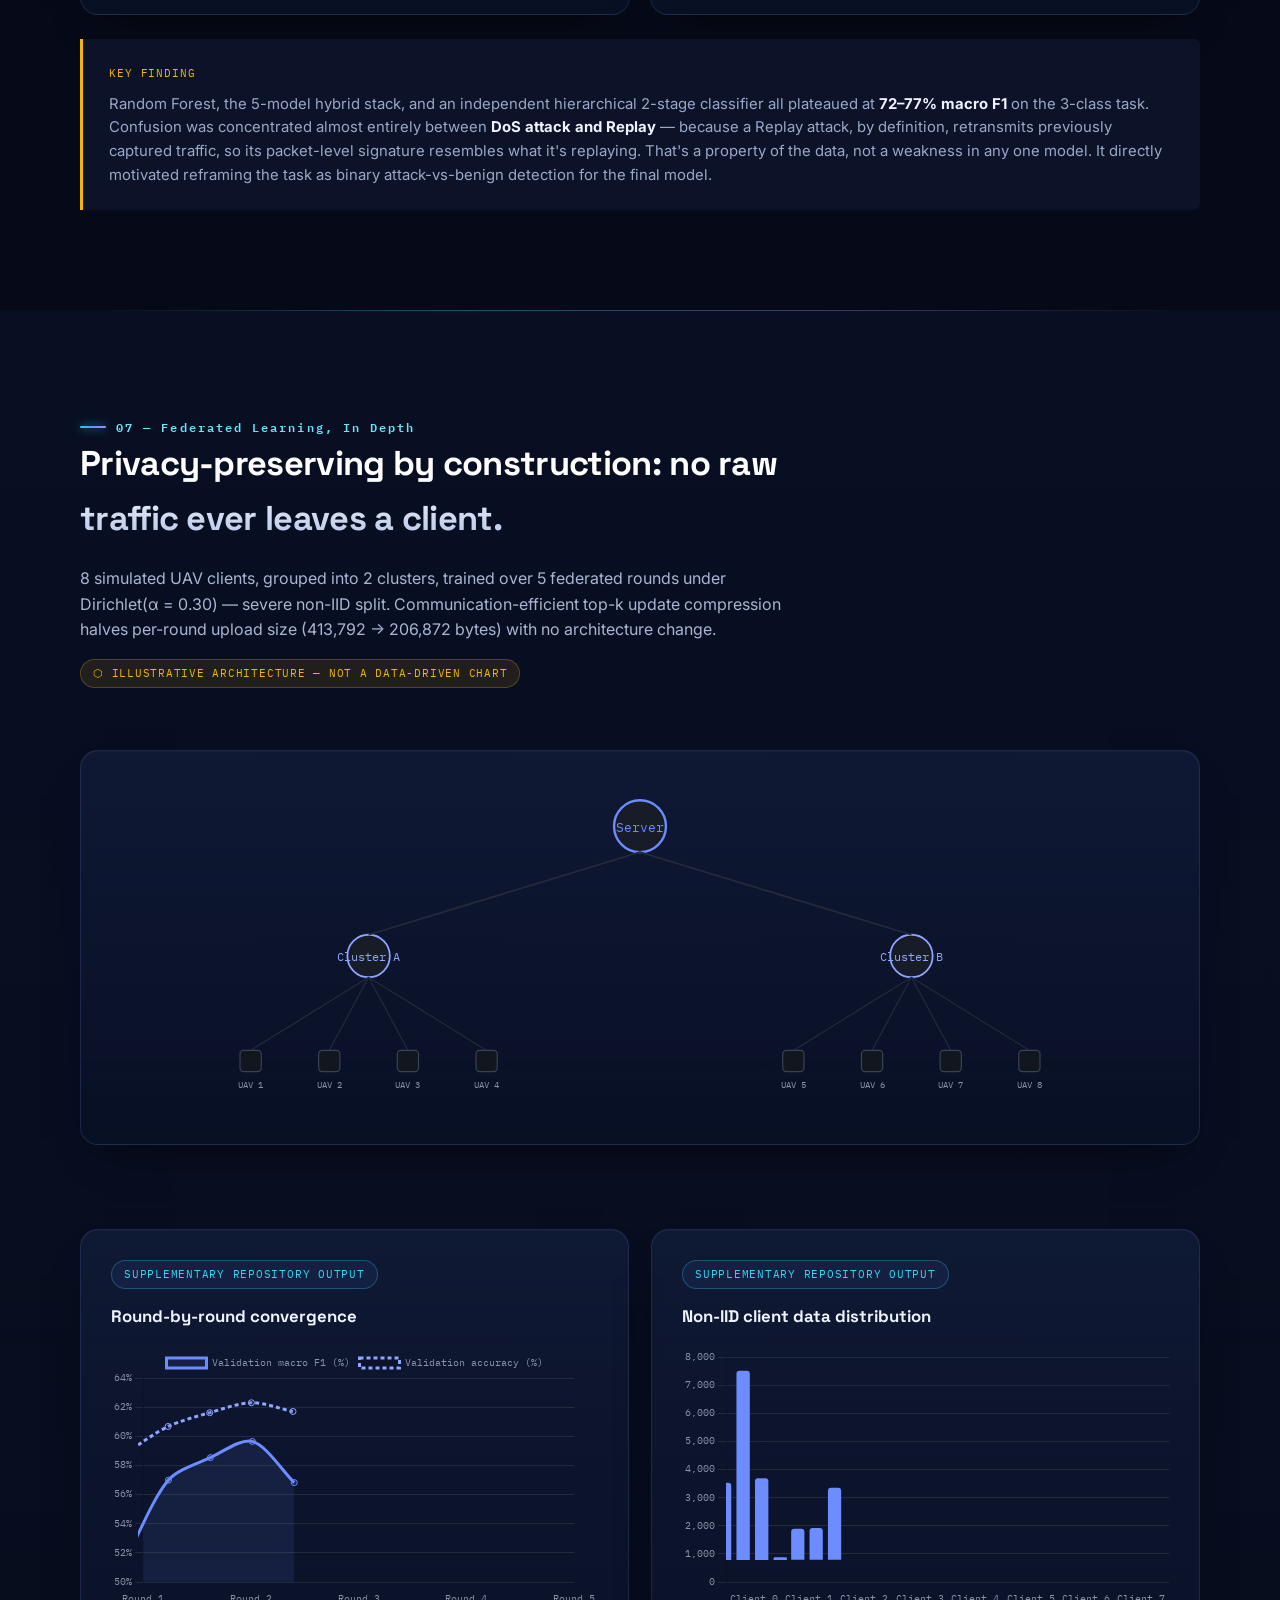
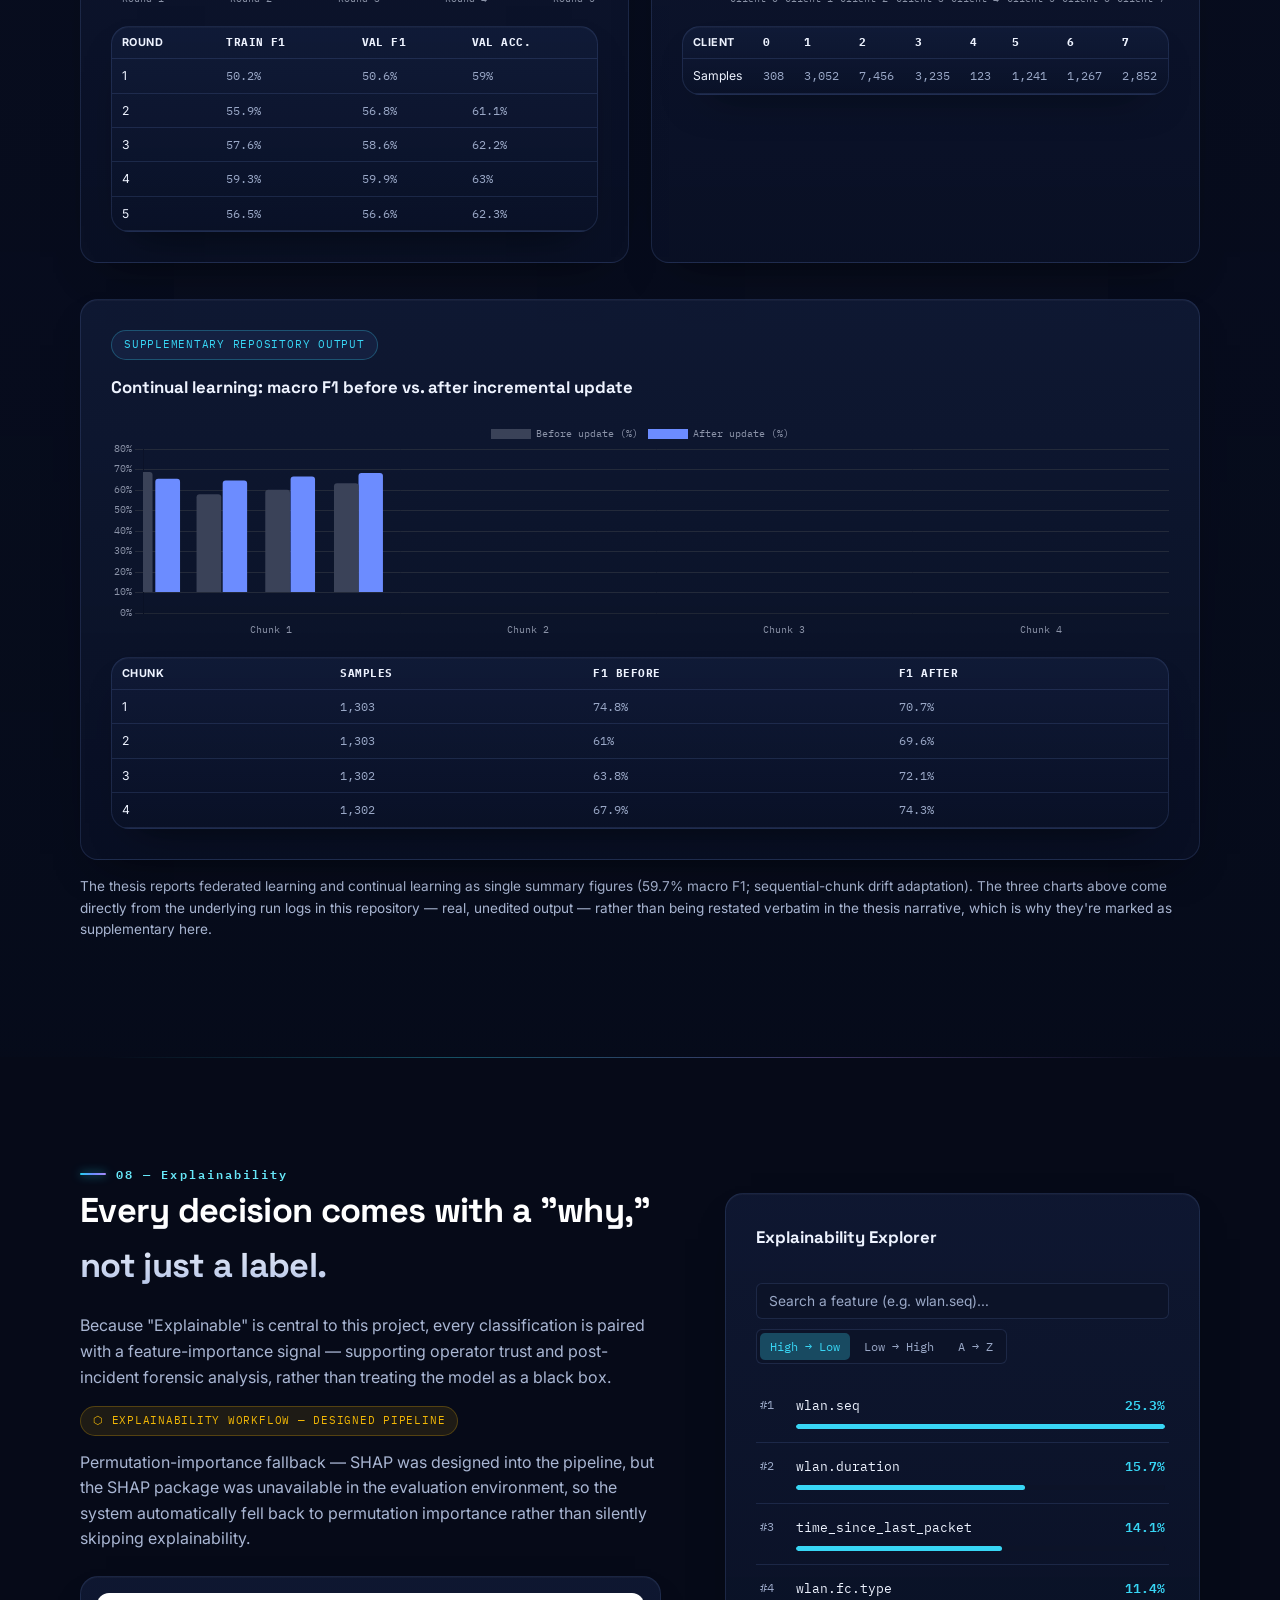
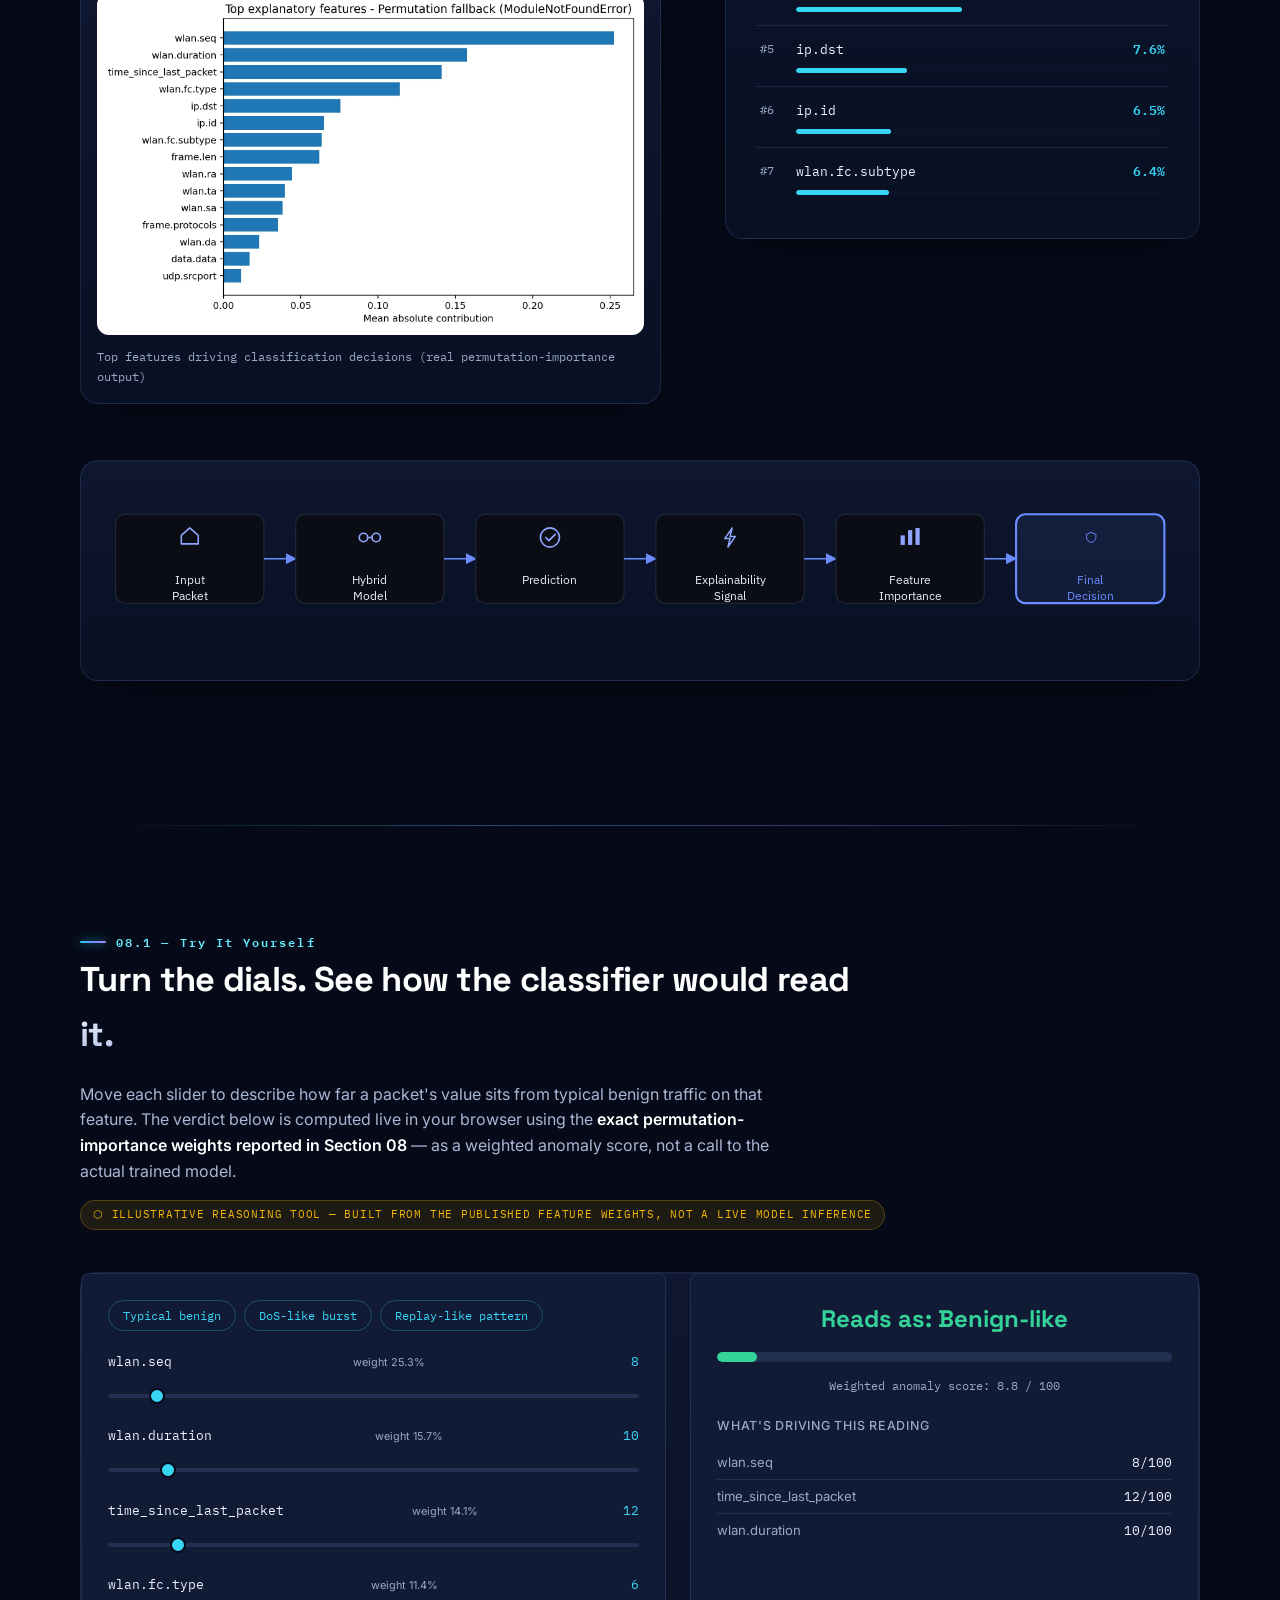
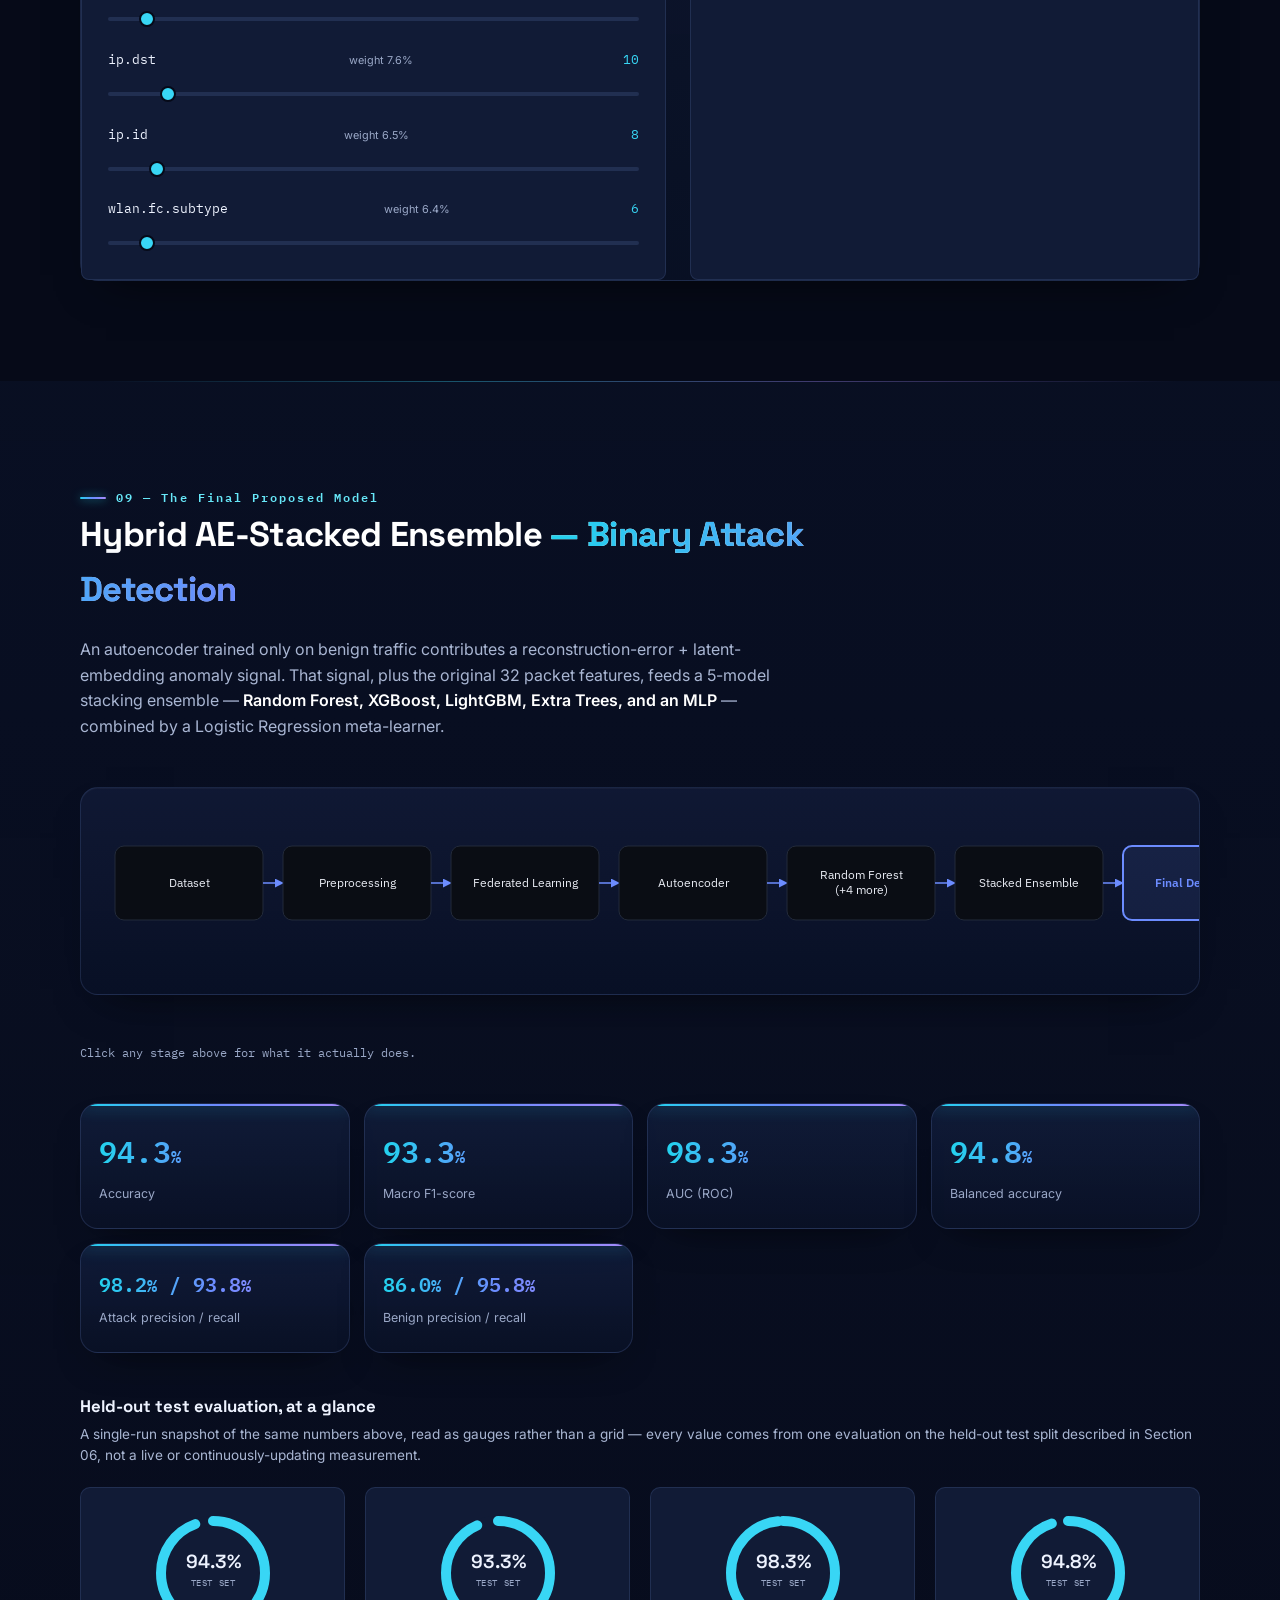
==== commit 966b6325: "Research website v10: cinematic SEAQL + drone intro and Command Center restyle - Full-screen intro: " ====
--- a/site/index.html
+++ b/site/index.html
@@ -22,10 +22,92 @@
 
 <link rel="icon" href="data:image/svg+xml,%3Csvg xmlns='http://www.w3.org/2000/svg' viewBox='0 0 32 32'%3E%3Crect width='32' height='32' rx='7' fill='%230A0D14'/%3E%3Ccircle cx='9' cy='9' r='3.4' fill='none' stroke='%236C8CFF' stroke-width='1.8'/%3E%3Ccircle cx='23' cy='9' r='3.4' fill='none' stroke='%236C8CFF' stroke-width='1.8'/%3E%3Ccircle cx='9' cy='23' r='3.4' fill='none' stroke='%236C8CFF' stroke-width='1.8'/%3E%3Ccircle cx='23' cy='23' r='3.4' fill='none' stroke='%236C8CFF' stroke-width='1.8'/%3E%3Cpath d='M11 11L21 21M21 11L11 21' stroke='%236C8CFF' stroke-width='1.6'/%3E%3C/svg%3E">
 <link rel="preconnect" href="https://fonts.googleapis.com">
-<link href="https://fonts.googleapis.com/css2?family=Space+Grotesk:wght@400;500;600;700&family=IBM+Plex+Sans:wght@400;500;600&family=IBM+Plex+Mono:wght@400;500;600&display=swap" rel="stylesheet">
-<link rel="stylesheet" href="styles.css">
+<link href="https://fonts.googleapis.com/css2?family=Space+Grotesk:wght@400;500;600;700&family=Inter:wght@400;500;600;700;800&family=IBM+Plex+Sans:wght@400;500;600&family=IBM+Plex+Mono:wght@400;500;600&display=swap" rel="stylesheet">
+<link rel="stylesheet" href="styles.css?v=10">
+<link rel="stylesheet" href="site-v10.css?v=10">
 </head>
 <body>
+<!-- ===== CINEMATIC INTRO (v10): big SEAQL + flying drone; scrolling reveals the website ===== -->
+<section class="cine" id="cine" aria-label="SEAQL introduction">
+  <div class="cine-stage">
+    <canvas id="cine-stars" aria-hidden="true"></canvas>
+    <div class="cine-aurora" aria-hidden="true"></div>
+    <div class="cine-floor" aria-hidden="true"></div>
+    <div class="cine-top" data-fade="0.14">
+      <span class="cine-dot"></span>BSIT Final Year Project · Bahria University, Lahore Campus
+    </div>
+    <h1 class="cine-title"><span class="cine-glow" aria-hidden="true"></span><span class="cine-word">SEAQL</span></h1>
+    <div class="cine-platform" aria-hidden="true"><i></i><i></i><i></i><b></b></div>
+    <div class="cine-drone" aria-hidden="true"><div class="cine-drone-bob"><div class="cine-drone-tilt">
+      <svg viewBox="0 0 900 520" class="cd-svg" xmlns="http://www.w3.org/2000/svg">
+        <defs>
+          <linearGradient id="cdShell" x1="0" y1="0" x2="0" y2="1"><stop offset="0" stop-color="#3B5590"/><stop offset=".45" stop-color="#1A2848"/><stop offset="1" stop-color="#0A1226"/></linearGradient>
+          <linearGradient id="cdCanopy" x1="0" y1="0" x2="0" y2="1"><stop offset="0" stop-color="#8FB4FF" stop-opacity=".55"/><stop offset="1" stop-color="#2B3F6E" stop-opacity="0"/></linearGradient>
+          <linearGradient id="cdArm" x1="0" y1="0" x2="0" y2="1"><stop offset="0" stop-color="#4C64A0"/><stop offset="1" stop-color="#151F3A"/></linearGradient>
+          <linearGradient id="cdMotor" x1="0" y1="0" x2="1" y2="0"><stop offset="0" stop-color="#0D1530"/><stop offset=".5" stop-color="#3A4F86"/><stop offset="1" stop-color="#0D1530"/></linearGradient>
+          <radialGradient id="cdDisc" cx=".5" cy=".5" r=".5"><stop offset="0" stop-color="#67E8F9" stop-opacity=".05"/><stop offset=".72" stop-color="#67E8F9" stop-opacity=".16"/><stop offset=".95" stop-color="#A78BFA" stop-opacity=".38"/><stop offset="1" stop-color="#A78BFA" stop-opacity="0"/></radialGradient>
+          <linearGradient id="cdBlade" x1="0" y1="0" x2="1" y2="0"><stop offset="0" stop-color="#C7D2FE" stop-opacity="0"/><stop offset=".2" stop-color="#E0E7FF" stop-opacity=".85"/><stop offset=".5" stop-color="#94A3B8" stop-opacity=".9"/><stop offset=".8" stop-color="#E0E7FF" stop-opacity=".85"/><stop offset="1" stop-color="#C7D2FE" stop-opacity="0"/></linearGradient>
+          <radialGradient id="cdLens" cx=".4" cy=".35" r=".7"><stop offset="0" stop-color="#ECFEFF"/><stop offset=".25" stop-color="#22D3EE"/><stop offset=".7" stop-color="#0E7490"/><stop offset="1" stop-color="#062033"/></radialGradient>
+          <radialGradient id="cdCore" cx=".5" cy=".5" r=".5"><stop offset="0" stop-color="#ECFEFF"/><stop offset=".35" stop-color="#22D3EE"/><stop offset="1" stop-color="#22D3EE" stop-opacity="0"/></radialGradient>
+          <linearGradient id="cdBeam" x1="0" y1="0" x2="0" y2="1"><stop offset="0" stop-color="#22D3EE" stop-opacity=".55"/><stop offset="1" stop-color="#8B5CF6" stop-opacity="0"/></linearGradient>
+          <radialGradient id="cdHalo" cx=".5" cy=".5" r=".5"><stop offset="0" stop-color="#22D3EE" stop-opacity=".30"/><stop offset=".6" stop-color="#8B5CF6" stop-opacity=".10"/><stop offset="1" stop-color="#8B5CF6" stop-opacity="0"/></radialGradient>
+        </defs>
+        <ellipse cx="450" cy="250" rx="420" ry="190" fill="url(#cdHalo)"/>
+        <!-- scanning beam -->
+        <polygon class="cd-beam" points="438,330 462,330 600,520 300,520" fill="url(#cdBeam)"/>
+        <!-- back props (behind body) -->
+        <g transform="translate(250 156)"><ellipse rx="128" ry="26" fill="url(#cdDisc)" class="cd-disc"/><g transform="scale(1 .2)"><g class="cd-blade"><rect x="-122" y="-9" width="244" height="18" rx="9" fill="url(#cdBlade)"/></g></g></g>
+        <g transform="translate(650 156)"><ellipse rx="128" ry="26" fill="url(#cdDisc)" class="cd-disc"/><g transform="scale(1 .2)"><g class="cd-blade rev"><rect x="-122" y="-9" width="244" height="18" rx="9" fill="url(#cdBlade)"/></g></g></g>
+        <!-- back arms + motors -->
+        <path d="M392 222 L262 168" stroke="url(#cdArm)" stroke-width="20" stroke-linecap="round"/>
+        <path d="M508 222 L638 168" stroke="url(#cdArm)" stroke-width="20" stroke-linecap="round"/>
+        <g><rect x="232" y="158" width="36" height="30" rx="8" fill="url(#cdMotor)"/><ellipse cx="250" cy="160" rx="18" ry="6" fill="#5B74B8"/></g>
+        <g><rect x="632" y="158" width="36" height="30" rx="8" fill="url(#cdMotor)"/><ellipse cx="650" cy="160" rx="18" ry="6" fill="#5B74B8"/></g>
+        <circle cx="250" cy="190" r="4" fill="#fff" class="cd-strobe"/><circle cx="650" cy="190" r="4" fill="#fff" class="cd-strobe d2"/>
+        <!-- landing gear -->
+        <path d="M398 296 L372 368 M502 296 L528 368" stroke="#24345E" stroke-width="9" stroke-linecap="round"/>
+        <path d="M340 370 H404 M496 370 H560" stroke="#3B5590" stroke-width="7" stroke-linecap="round"/>
+        <!-- body -->
+        <path d="M322 248 C322 206 380 188 450 188 C520 188 578 206 578 248 C578 288 522 310 450 310 C378 310 322 288 322 248 Z" fill="url(#cdShell)" stroke="#5D7BC4" stroke-opacity=".7" stroke-width="2"/>
+        <ellipse cx="450" cy="226" rx="92" ry="28" fill="url(#cdCanopy)"/>
+        <path d="M352 268 C392 292 508 292 548 268" fill="none" stroke="#22D3EE" stroke-width="3.5" stroke-linecap="round" class="cd-led"/>
+        <path d="M372 210 C410 198 490 198 528 210" fill="none" stroke="#C7D2FE" stroke-opacity=".5" stroke-width="2" stroke-linecap="round"/>
+        <!-- SEAQL core emblem -->
+        <circle cx="450" cy="248" r="30" fill="url(#cdCore)" class="cd-core"/>
+        <path d="M450 232 L464 240 L464 256 L450 264 L436 256 L436 240 Z" fill="#0B1530" stroke="#67E8F9" stroke-width="2"/>
+        <circle cx="450" cy="248" r="5" fill="#ECFEFF"/>
+        <!-- camera gimbal -->
+        <rect x="430" y="300" width="40" height="16" rx="6" fill="#18264A"/>
+        <circle cx="450" cy="326" r="17" fill="#101B38" stroke="#4C64A0" stroke-width="2"/>
+        <circle cx="450" cy="326" r="10" fill="url(#cdLens)" class="cd-lens"/>
+        <!-- front arms + motors -->
+        <path d="M368 262 L182 268" stroke="url(#cdArm)" stroke-width="24" stroke-linecap="round"/>
+        <path d="M532 262 L718 268" stroke="url(#cdArm)" stroke-width="24" stroke-linecap="round"/>
+        <path d="M368 256 L186 260" stroke="#7D97D6" stroke-opacity=".5" stroke-width="3" stroke-linecap="round"/>
+        <path d="M532 256 L714 260" stroke="#7D97D6" stroke-opacity=".5" stroke-width="3" stroke-linecap="round"/>
+        <g><rect x="148" y="250" width="44" height="38" rx="10" fill="url(#cdMotor)"/><ellipse cx="170" cy="252" rx="22" ry="7" fill="#5B74B8"/></g>
+        <g><rect x="708" y="250" width="44" height="38" rx="10" fill="url(#cdMotor)"/><ellipse cx="730" cy="252" rx="22" ry="7" fill="#5B74B8"/></g>
+        <circle cx="170" cy="292" r="6" fill="#FF5A76" class="cd-nav"/><circle cx="730" cy="292" r="6" fill="#34D399" class="cd-nav d2"/>
+        <!-- front props (in front of body) -->
+        <g transform="translate(170 244)"><ellipse rx="150" ry="32" fill="url(#cdDisc)" class="cd-disc"/><g transform="scale(1 .21)"><g class="cd-blade"><rect x="-144" y="-10" width="288" height="20" rx="10" fill="url(#cdBlade)"/></g></g></g>
+        <g transform="translate(730 244)"><ellipse rx="150" ry="32" fill="url(#cdDisc)" class="cd-disc"/><g transform="scale(1 .21)"><g class="cd-blade rev"><rect x="-144" y="-10" width="288" height="20" rx="10" fill="url(#cdBlade)"/></g></g></g>
+      </svg>
+    </div></div></div>
+    <p class="cine-sub" data-fade="0.2">Scalable · Explainable · Adaptive · Quantum-Resilient Federated Learning<br class="br-wide"> for UAV Swarm Cybersecurity</p>
+    <div class="cine-hud" data-fade="0.22">
+      <div><b>94.3%</b><span>Hybrid accuracy</span></div>
+      <div><b>98.3%</b><span>ROC AUC</span></div>
+      <div><b>8 · 2 · 5</b><span>UAVs · FL clusters · rounds</span></div>
+    </div>
+    <div class="cine-bottom" data-fade="0.1">
+      <div class="cine-team">Syed Measum Shah · Arooba Mansoor &nbsp;|&nbsp; Supervisor: Ms. Munaza Sher</div>
+      <a href="#top-site" class="cine-enter" data-enter><span class="cine-mouse"><i></i></span>Scroll to enter</a>
+    </div>
+    <div class="cine-dim" aria-hidden="true"></div>
+  </div>
+</section>
+<div id="top-site"></div>
+
 
 <div class="scroll-progress" id="scroll-progress"></div>
 
@@ -515,6 +597,7 @@
 </div>
 
 <script src="assets/chart.umd.min.js" defer></script>
-<script src="script.js" defer></script>
+<script src="script.js?v=10" defer></script>
+<script src="intro.js?v=10" defer></script>
 </body>
 </html>
--- a/site/site-v10.css
+++ b/site/site-v10.css
@@ -0,0 +1,192 @@
+/* =====================================================================
+   SEAQL research website — v10 "Command Center" layer
+   Loaded after styles.css. Re-themes the site to match the SEAQL dashboard
+   (midnight navy, cyan → violet, glass, glow) and adds the cinematic intro.
+   Content, figures and numbers are untouched.
+   ===================================================================== */
+:root {
+  --bg: #060A18;
+  --surface: #0C1328;
+  --surface-2: #111B36;
+  --border: rgba(120,150,220,.16);
+  --text: #EEF3FF;
+  --text-muted: #9AA8C7;
+  --accent: #38D6F5;
+  --accent-dim: rgba(56,214,245,.28);
+  --accent-glow: rgba(56,214,245,.16);
+  --violet: #8B5CF6;
+  --grad: linear-gradient(92deg, #22D3EE 0%, #6D8BFF 50%, #A78BFA 100%);
+  --font-display: 'Space Grotesk', 'Inter', sans-serif;
+  --font-body: 'Inter', 'IBM Plex Sans', sans-serif;
+  --shadow-glow: 0 0 0 1px rgba(56,214,245,.18), 0 18px 40px -18px rgba(34,211,238,.45);
+}
+html { scroll-behavior: auto; }
+body {
+  font-family: var(--font-body);
+  background:
+    radial-gradient(1200px 700px at 12% -5%, rgba(34,211,238,.10), transparent 60%),
+    radial-gradient(1000px 700px at 95% 10%, rgba(139,92,246,.12), transparent 60%),
+    radial-gradient(900px 900px at 50% 110%, rgba(34,211,238,.06), transparent 60%),
+    var(--bg);
+  background-attachment: fixed;
+}
+body::before { /* faint dot grid */
+  content: ""; position: fixed; inset: 0; pointer-events: none; z-index: 0;
+  background-image: radial-gradient(rgba(150,180,240,.07) 1px, transparent 1px); background-size: 24px 24px;
+  -webkit-mask-image: radial-gradient(ellipse at 50% 30%, #000 30%, transparent 80%); mask-image: radial-gradient(ellipse at 50% 30%, #000 30%, transparent 80%);
+}
+::selection { background: #22D3EE; color: #04101A; }
+
+/* ---------- nav ---------- */
+.nav { background: rgba(6,10,24,.72); border-bottom: 1px solid rgba(120,150,220,.14); transition: opacity .35s, transform .35s, background .3s; }
+.nav::after { content: ""; position: absolute; left: 0; right: 0; bottom: -1px; height: 1px; background: linear-gradient(90deg, transparent, rgba(34,211,238,.55), rgba(167,139,250,.55), transparent); }
+.brand-mark { background: var(--grad); -webkit-background-clip: text; background-clip: text; color: transparent; font-size: 1.3rem; letter-spacing: .06em; }
+.nav-links a, .nav-dropdown-toggle { transition: color .2s; }
+.nav-links a:hover, .nav-dropdown-toggle:hover { color: #fff; }
+.nav-cta { border-radius: 10px !important; border: 1px solid rgba(56,214,245,.45) !important; background: linear-gradient(135deg, rgba(34,211,238,.16), rgba(139,92,246,.16)) !important; color: #fff !important; }
+.nav-cta:hover { box-shadow: 0 0 22px -6px rgba(34,211,238,.8); }
+.nav-dropdown-menu { background: rgba(10,16,36,.96) !important; border: 1px solid rgba(120,150,220,.2) !important; border-radius: 12px !important; box-shadow: 0 20px 40px -10px rgba(0,0,0,.6); }
+body.cine-active .nav, body.cine-active .scroll-progress, body.cine-active .cursor-drone, body.cine-active .ra-toggle, body.cine-active .ra-panel { opacity: 0; pointer-events: none; transform: translateY(-12px); }
+.scroll-progress { background: var(--grad) !important; box-shadow: 0 0 12px rgba(34,211,238,.7); }
+
+/* ---------- hero (after intro) ---------- */
+.hero { background: radial-gradient(ellipse 60% 55% at 50% 0%, rgba(34,211,238,.12), transparent), radial-gradient(ellipse 50% 50% at 85% 40%, rgba(139,92,246,.10), transparent); border-bottom: 1px solid var(--border); }
+.intro-drone-wrap { display: none !important; } /* replaced by the cinematic intro */
+.eyebrow { color: #67E8F9; letter-spacing: .2em; }
+.hero h1 { font-weight: 700; letter-spacing: -.02em; background: linear-gradient(180deg, #FFFFFF 30%, #B9C6E6); -webkit-background-clip: text; background-clip: text; color: transparent; }
+.hero h1 .hl-signal, .hero h1 .hl-alert { -webkit-text-fill-color: transparent; background-clip: text; -webkit-background-clip: text; }
+.hl-signal { background: linear-gradient(92deg, #22D3EE, #6D8BFF); -webkit-background-clip: text; background-clip: text; color: transparent; text-shadow: none; }
+.hl-alert { background: linear-gradient(92deg, #FF7A93, #F472B6); -webkit-background-clip: text; background-clip: text; color: transparent; text-shadow: none; }
+.hero-badge { border-color: rgba(120,150,220,.24) !important; background: rgba(12,20,44,.7) !important; color: #C9D4EE !important; border-radius: 999px !important; }
+.stat-card, .metric-card { position: relative; overflow: hidden; background: linear-gradient(180deg, rgba(20,32,64,.75), rgba(10,18,40,.8)) !important; border: 1px solid rgba(120,150,220,.18) !important; border-radius: 18px !important; box-shadow: 0 18px 40px -22px rgba(0,0,0,.7); }
+.stat-card::before, .metric-card::before { content: ""; position: absolute; left: 0; right: 0; top: 0; height: 2px; background: var(--grad); box-shadow: 0 0 16px rgba(34,211,238,.7); }
+.stat-card:hover, .metric-card:hover { transform: translateY(-4px); border-color: rgba(56,214,245,.45) !important; box-shadow: var(--shadow-glow); }
+.metric-value { background: var(--grad); -webkit-background-clip: text; background-clip: text; color: transparent !important; }
+.scroll-cue { border-bottom-color: rgba(56,214,245,.4); }
+
+/* ---------- sections ---------- */
+.section { border-bottom: 0; position: relative; z-index: 1; }
+.section::before { content: ""; position: absolute; left: 8%; right: 8%; top: 0; height: 1px; background: linear-gradient(90deg, transparent, rgba(56,214,245,.35), rgba(167,139,250,.35), transparent); }
+.section.alt { background: linear-gradient(180deg, rgba(12,20,44,.55), rgba(8,14,32,.35)); }
+.section-tag { display: inline-flex; align-items: center; gap: 10px; color: #67E8F9 !important; letter-spacing: .18em; font-weight: 600; }
+.section-tag::before { content: ""; width: 26px; height: 2px; border-radius: 2px; background: var(--grad); box-shadow: 0 0 10px rgba(34,211,238,.8); }
+.section h2 { font-weight: 700; letter-spacing: -.02em; background: linear-gradient(180deg, #FFFFFF 35%, #AFC0E6); -webkit-background-clip: text; background-clip: text; color: transparent; }
+.body-text { color: #A9B6D3; }
+.body-text strong, .body-text b { color: #fff; }
+
+/* cards & panels — one glass language */
+.figure-card, .chart-card, .why-card, .vision-card, .problem-item, .roadmap-col, .cm-stat, .mini-table-wrap, .pipeline-diagram, .timeline > *, .compare-panel, .demo-panel, .xai-flow {
+  position: relative; background: linear-gradient(180deg, rgba(20,32,64,.62), rgba(10,18,40,.70)) !important;
+  border: 1px solid rgba(120,150,220,.16) !important; border-radius: 18px !important;
+  box-shadow: 0 20px 44px -26px rgba(0,0,0,.75), inset 0 1px 0 rgba(255,255,255,.03);
+  transition: transform .35s var(--ease), border-color .35s, box-shadow .35s;
+}
+.figure-card:hover, .chart-card:hover, .why-card:hover, .vision-card:hover, .problem-item:hover, .roadmap-col:hover, .cm-stat:hover {
+  transform: translateY(-4px); border-color: rgba(56,214,245,.42) !important; box-shadow: var(--shadow-glow);
+}
+.figure-card img { border-radius: 12px; }
+.problem-num, .why-icon { color: #67E8F9 !important; }
+.cm-stat-val { background: var(--grad); -webkit-background-clip: text; background-clip: text; color: transparent !important; }
+table th { color: #CFE9FF; }
+.compare-btn { border-radius: 10px !important; }
+.compare-btn.active, .compare-btn[aria-pressed="true"] { background: linear-gradient(135deg, rgba(34,211,238,.25), rgba(139,92,246,.22)) !important; border-color: rgba(56,214,245,.6) !important; color: #fff !important; }
+input[type=range] { accent-color: #22D3EE; }
+.reveal { transition-duration: .9s !important; }
+footer { position: relative; z-index: 1; background: linear-gradient(180deg, transparent, rgba(12,20,44,.6)); }
+
+/* =====================================================================
+   CINEMATIC INTRO
+   ===================================================================== */
+.cine { position: relative; height: 230vh; z-index: 50; margin-bottom: -100vh; pointer-events: none; }
+.cine-stage { pointer-events: auto; will-change: opacity; }
+.cine.cine-done .cine-stage { pointer-events: none; visibility: hidden; }
+.cine-stage {
+  position: sticky; top: 0; height: 100vh; height: 100svh; overflow: hidden; isolation: isolate;
+  background:
+    radial-gradient(70% 55% at 50% 42%, rgba(34,211,238,.13), transparent 70%),
+    radial-gradient(55% 45% at 80% 20%, rgba(139,92,246,.18), transparent 70%),
+    radial-gradient(60% 50% at 15% 85%, rgba(34,211,238,.08), transparent 70%),
+    #03060F;
+}
+#cine-stars { position: absolute; inset: 0; width: 100%; height: 100%; z-index: 0; }
+.cine-aurora { position: absolute; inset: 0; z-index: 0; pointer-events: none; will-change: opacity; opacity: .35;
+  background: radial-gradient(40% 35% at 30% 30%, rgba(34,211,238,.20), transparent 70%), radial-gradient(40% 35% at 72% 62%, rgba(139,92,246,.22), transparent 70%);
+  animation: cineAur 9s ease-in-out infinite alternate; }
+@keyframes cineAur { to { opacity: .9; } }
+.cine-floor { position: absolute; left: -10%; right: -10%; bottom: -8%; height: 46%; z-index: 0; pointer-events: none;
+  background-image: linear-gradient(rgba(56,214,245,.22) 1px, transparent 1px), linear-gradient(90deg, rgba(56,214,245,.22) 1px, transparent 1px);
+  background-size: 64px 64px; transform: perspective(520px) rotateX(64deg); transform-origin: 50% 100%;
+  -webkit-mask-image: linear-gradient(180deg, transparent, #000 45%); mask-image: linear-gradient(180deg, transparent, #000 45%);
+  animation: cineFloor 3.2s linear infinite; opacity: .55; }
+@keyframes cineFloor { to { background-position: 0 64px, 0 0; } }
+.cine-top { position: absolute; top: 4.2vh; left: 0; right: 0; text-align: center; z-index: 4; font-family: var(--font-mono); font-size: .74rem; letter-spacing: .26em; text-transform: uppercase; color: #8FA6CF; display: flex; justify-content: center; align-items: center; gap: 10px; }
+.cine-dot { width: 8px; height: 8px; border-radius: 50%; background: #34D399; box-shadow: 0 0 0 4px rgba(52,211,153,.18), 0 0 12px #34D399; animation: cinePulse 2s infinite; }
+@keyframes cinePulse { 50% { box-shadow: 0 0 0 8px rgba(52,211,153,0), 0 0 16px #34D399; } }
+.cine-title { position: absolute; left: 0; right: 0; top: 13vh; z-index: 1; margin: 0; text-align: center; line-height: .9; will-change: transform, opacity;
+  font-family: var(--font-display); font-weight: 700; font-size: clamp(96px, 22vw, 360px); letter-spacing: .02em; }
+.cine-word { position: relative; display: inline-block; background: linear-gradient(180deg, #F2F8FF 0%, #9EE7F7 38%, #6D8BFF 70%, #8B5CF6 100%); -webkit-background-clip: text; background-clip: text; color: transparent; }
+.cine-word::after { content: "SEAQL"; position: absolute; inset: 0; color: transparent; -webkit-text-stroke: 1px rgba(167,139,250,.45); transform: translate(6px, 6px); z-index: -1; }
+.cine-glow { position: absolute; left: 50%; top: 50%; width: 70%; height: 70%; transform: translate(-50%, -50%); z-index: -2; border-radius: 50%;
+  background: radial-gradient(closest-side, rgba(34,211,238,.28), rgba(139,92,246,.14), transparent); }
+.cine-drone { position: absolute; left: 50%; top: 29vh; width: min(84vw, 980px); margin-left: calc(min(84vw, 980px) / -2); z-index: 3; will-change: transform, opacity; perspective: 1200px; }
+.cine-drone-bob { animation: cineBob 5.5s ease-in-out infinite; }
+@keyframes cineBob { 0%,100% { transform: translateY(0) rotate(-.6deg); } 50% { transform: translateY(-16px) rotate(.6deg); } }
+.cine-drone-tilt { transform-style: preserve-3d; transform: rotateX(8deg); will-change: transform; }
+.cd-svg { width: 100%; height: auto; display: block; overflow: visible; }
+.cd-blade { transform-box: fill-box; transform-origin: center; animation: cdSpin .16s linear infinite; }
+.cd-blade.rev { animation-direction: reverse; animation-duration: .14s; }
+@keyframes cdSpin { to { transform: rotate(360deg); } }
+.cd-disc { animation: cdDisc .5s ease-in-out infinite alternate; }
+@keyframes cdDisc { from { opacity: .75; } to { opacity: 1; } }
+.cd-nav { animation: cdBlink 1.4s steps(1) infinite; } .cd-nav.d2 { animation-delay: .7s; }
+@keyframes cdBlink { 0%, 60% { opacity: 1; } 61%, 100% { opacity: .15; } }
+.cd-strobe { animation: cdStrobe 1.8s infinite; } .cd-strobe.d2 { animation-delay: .9s; }
+@keyframes cdStrobe { 0%, 6% { opacity: 1; } 7%, 100% { opacity: 0; } }
+.cd-led { animation: cdLed 2.6s ease-in-out infinite; }
+@keyframes cdLed { 50% { stroke: #A78BFA; } }
+.cd-core { transform-box: fill-box; transform-origin: center; animation: cdCore 2.4s ease-in-out infinite; }
+@keyframes cdCore { 50% { transform: scale(1.25); opacity: .7; } }
+.cd-lens { animation: cdLens 3s ease-in-out infinite; }
+@keyframes cdLens { 50% { opacity: .65; } }
+.cd-beam { transform-box: fill-box; transform-origin: 50% 0; animation: cdBeam 4s ease-in-out infinite; }
+@keyframes cdBeam { 0%,100% { transform: skewX(-8deg); opacity: .55; } 50% { transform: skewX(8deg); opacity: .9; } }
+.cine-platform { position: absolute; left: 50%; bottom: 16vh; width: min(72vw, 780px); aspect-ratio: 4 / 1; transform: translateX(-50%); z-index: 2; pointer-events: none; }
+.cine-platform i { position: absolute; inset: 0; border-radius: 50%; border: 1.5px solid rgba(56,214,245,.55); box-shadow: 0 0 30px rgba(34,211,238,.35), inset 0 0 30px rgba(34,211,238,.25); animation: cineRing 3.6s ease-out infinite; }
+.cine-platform i:nth-child(2) { inset: 16%; border-color: rgba(167,139,250,.55); animation-delay: 1.2s; }
+.cine-platform i:nth-child(3) { inset: 32%; animation-delay: 2.4s; }
+.cine-platform b { position: absolute; inset: 30% 25%; border-radius: 50%; background: radial-gradient(closest-side, rgba(34,211,238,.45), rgba(139,92,246,.18), transparent); }
+@keyframes cineRing { 0% { transform: scale(.92); opacity: .4; } 50% { opacity: 1; } 100% { transform: scale(1.06); opacity: .4; } }
+.cine-sub { position: absolute; left: 0; right: 0; bottom: 12.5vh; z-index: 4; margin: 0 auto; max-width: 900px; padding: 0 20px; text-align: center; color: #C3CEE8; font-size: clamp(.95rem, 1.35vw, 1.15rem); line-height: 1.55; letter-spacing: .01em; }
+.cine-hud { position: absolute; left: 4vw; top: 50%; transform: translateY(-50%); z-index: 4; display: grid; gap: 12px; }
+.cine-hud div { padding: 10px 14px; border-radius: 12px; border: 1px solid rgba(120,150,220,.2); background: linear-gradient(180deg, rgba(14,24,50,.7), rgba(8,14,32,.7)); min-width: 168px; position: relative; overflow: hidden; }
+.cine-hud div::before { content: ""; position: absolute; left: 0; top: 0; bottom: 0; width: 2px; background: var(--grad); box-shadow: 0 0 10px rgba(34,211,238,.8); }
+.cine-hud b { display: block; font-family: var(--font-display); font-size: 1.35rem; color: #fff; letter-spacing: -.01em; }
+.cine-hud span { font-family: var(--font-mono); font-size: .64rem; letter-spacing: .14em; text-transform: uppercase; color: #8FA6CF; }
+.cine-bottom { position: absolute; left: 0; right: 0; bottom: 3.2vh; z-index: 4; display: flex; flex-direction: column; align-items: center; gap: 12px; }
+.cine-team { font-family: var(--font-mono); font-size: .72rem; letter-spacing: .14em; color: #8FA6CF; text-transform: uppercase; text-align: center; padding: 0 16px; }
+.cine-enter { display: inline-flex; align-items: center; gap: 10px; color: #E6F6FF; font-size: .86rem; font-weight: 600; letter-spacing: .08em; padding: 8px 16px 8px 10px; border-radius: 999px; border: 1px solid rgba(56,214,245,.4); background: rgba(10,18,40,.6); }
+.cine-enter:hover { box-shadow: 0 0 24px -6px rgba(34,211,238,.9); }
+.cine-mouse { width: 20px; height: 30px; border-radius: 12px; border: 2px solid #67E8F9; position: relative; }
+.cine-mouse i { position: absolute; left: 50%; top: 6px; width: 3px; height: 7px; margin-left: -1.5px; border-radius: 2px; background: #67E8F9; animation: cineWheel 1.6s ease-in-out infinite; }
+@keyframes cineWheel { 0% { transform: translateY(0); opacity: 1; } 70% { transform: translateY(9px); opacity: 0; } 100% { opacity: 0; } }
+.cine-dim { position: absolute; inset: 0; z-index: 6; pointer-events: none; background: var(--bg); opacity: var(--cine-dim, 0); }
+
+@media (max-width: 1100px) { .cine-hud { display: none; } }
+@media (max-width: 720px) {
+  .cine-title { top: 15vh; }
+  .cine-drone { top: 33vh; width: 96vw; margin-left: -48vw; }
+  .cine-platform { bottom: 27vh; width: 86vw; }
+  .cine-sub { bottom: 15vh; font-size: .9rem; } .br-wide { display: none; }
+  .cine-top { font-size: .6rem; letter-spacing: .16em; padding: 0 12px; }
+  .cine-team { font-size: .6rem; }
+}
+@media (max-height: 640px) { .cine-sub { display: none; } }
+@media (prefers-reduced-motion: reduce) {
+  .cine-aurora, .cine-floor, .cine-drone-bob, .cd-beam, .cine-platform i, .cd-core, .cd-disc { animation: none !important; }
+  .cd-blade { animation-duration: 1.2s !important; }
+}
+@media print { .cine { display: none !important; } body.cine-active .nav { opacity: 1; transform: none; } }
+
+.ra-toggle { transition: opacity .35s, transform .35s; }
+/* overflow-x:hidden on html/body turns them into scroll containers and breaks position:sticky */
+html, body { overflow-x: clip !important; }
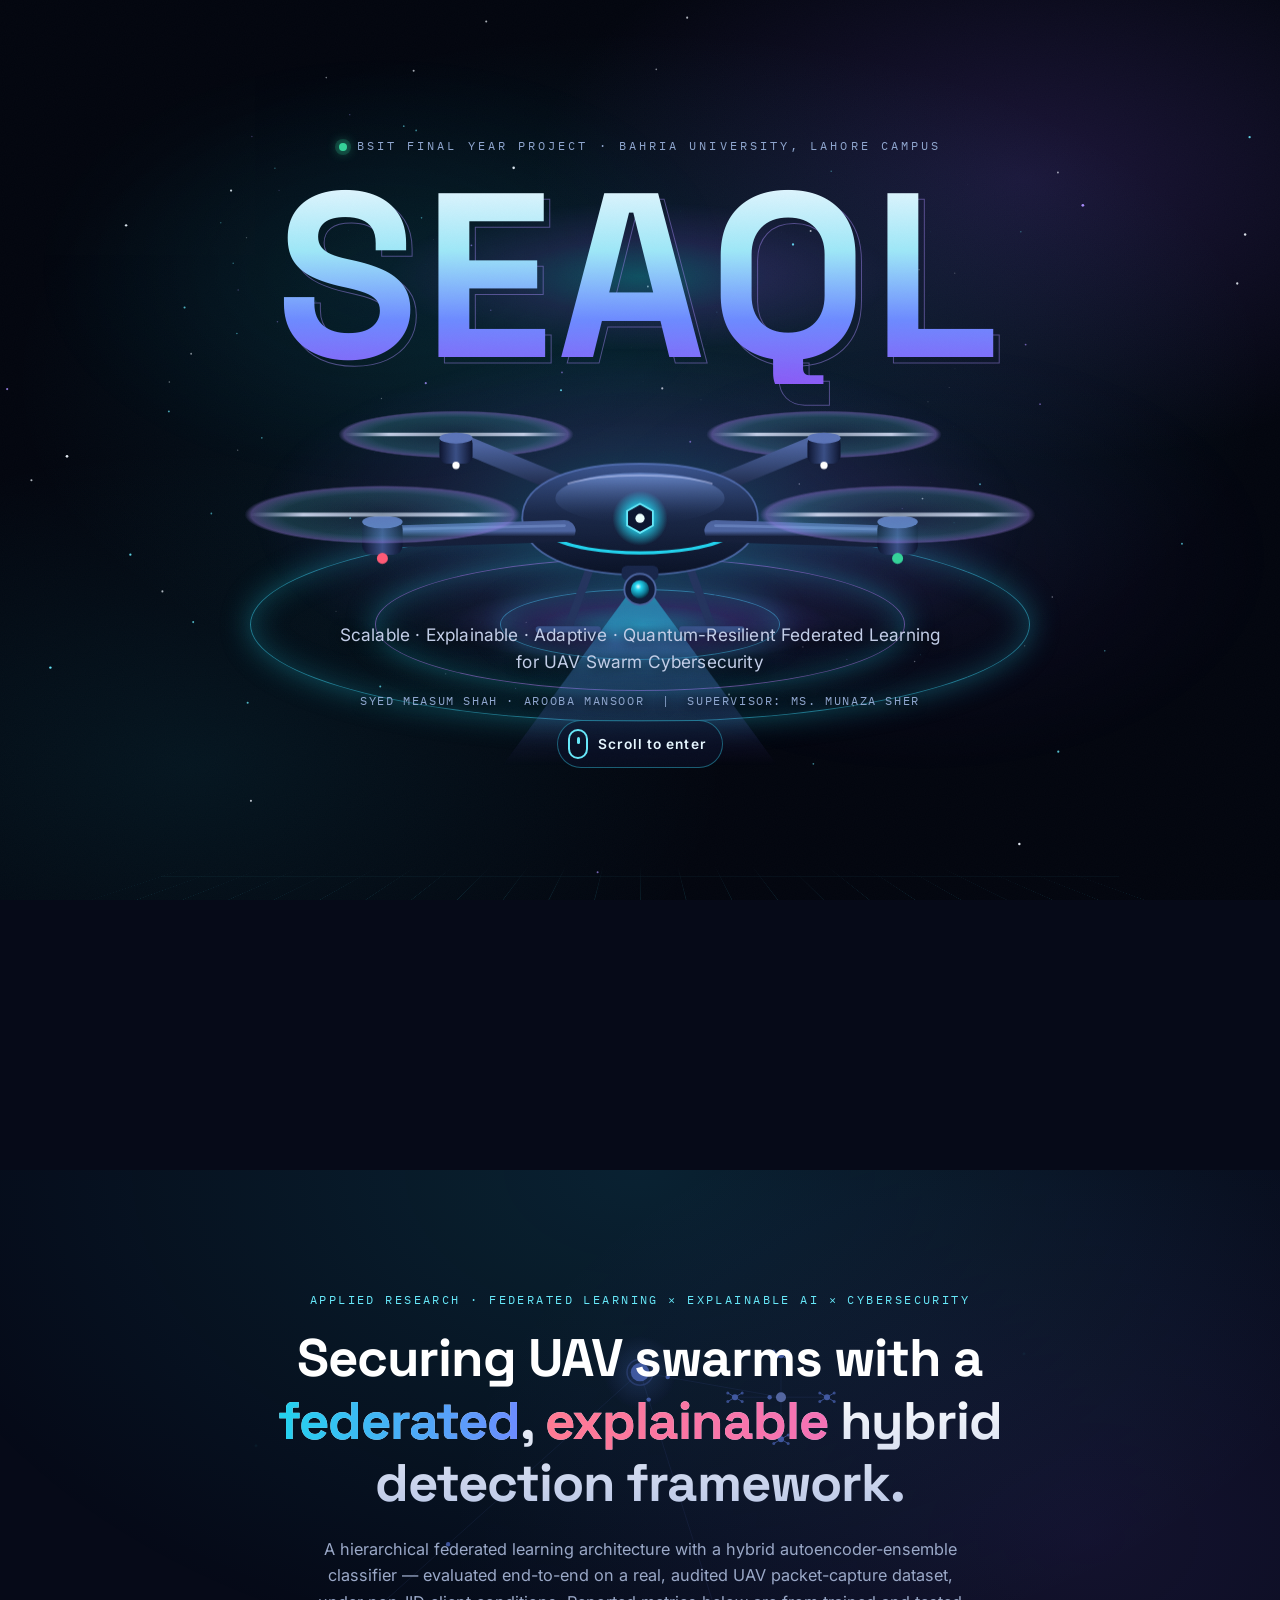
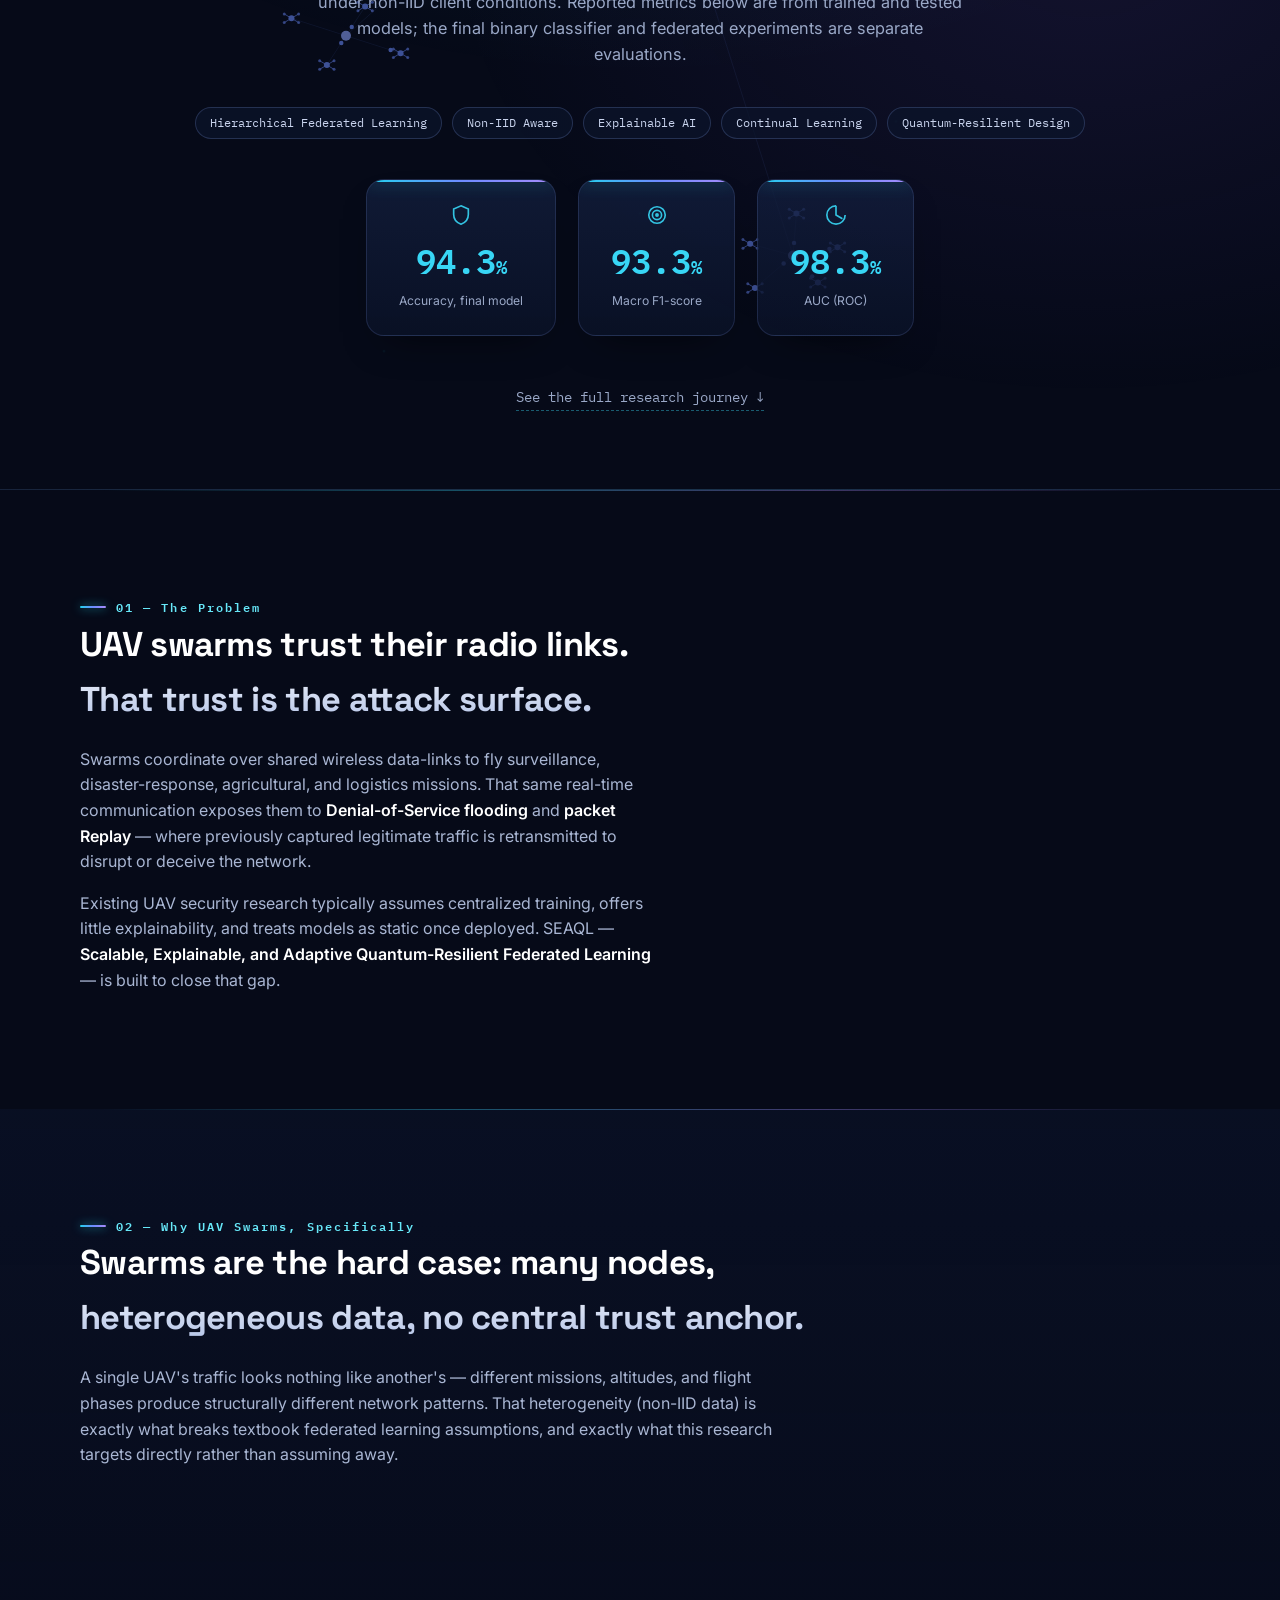
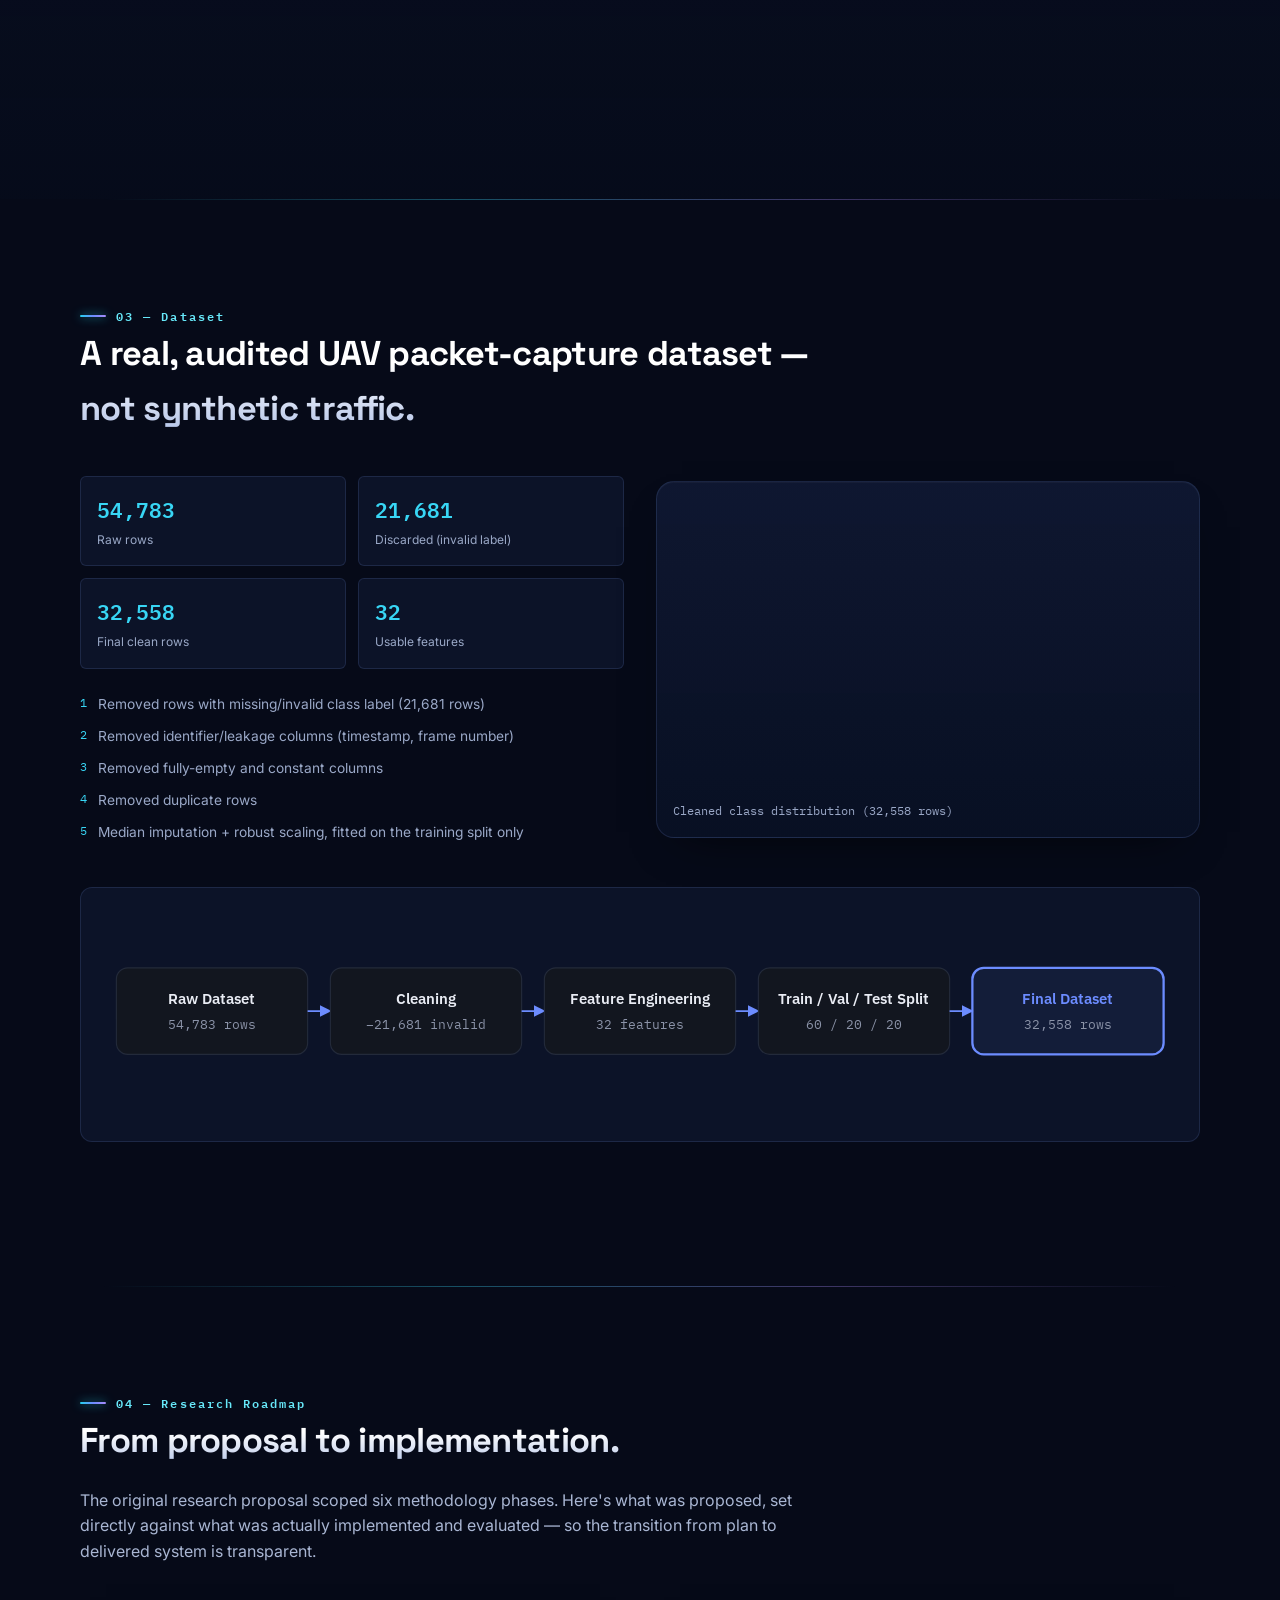
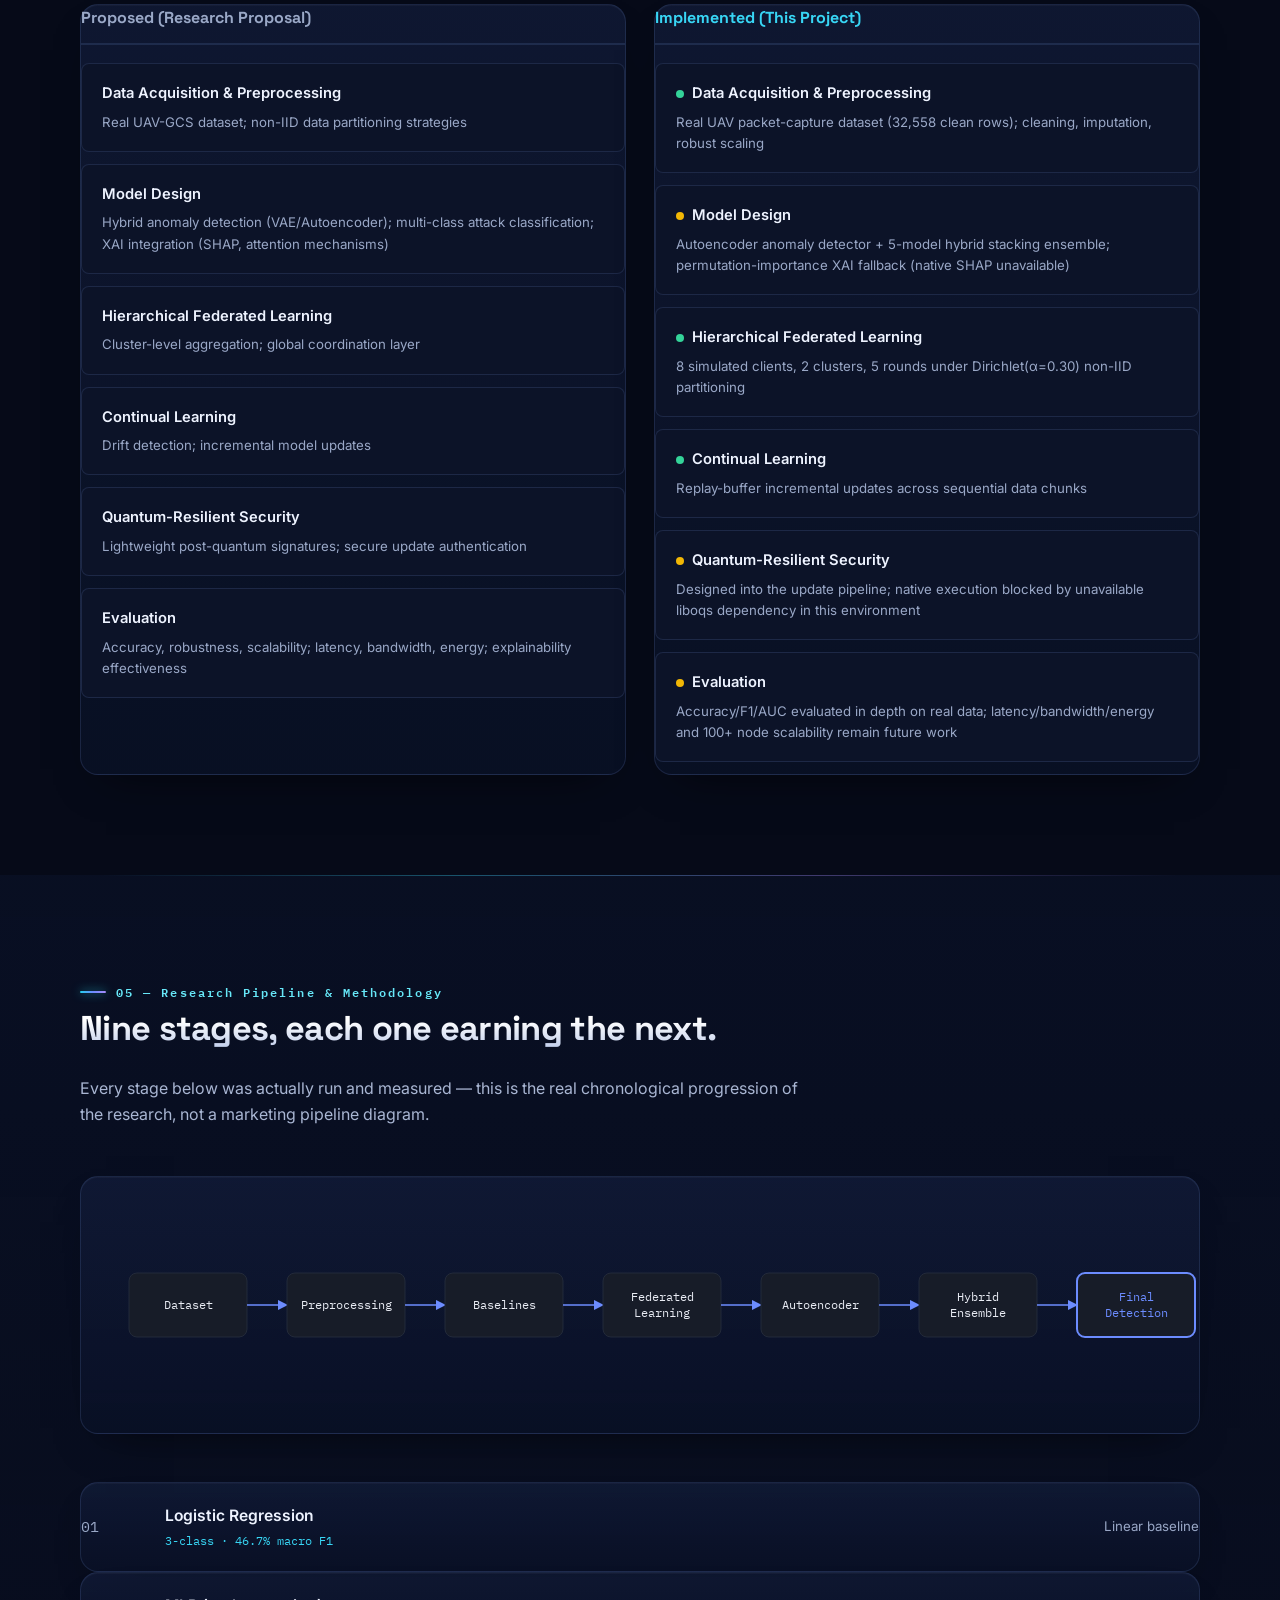
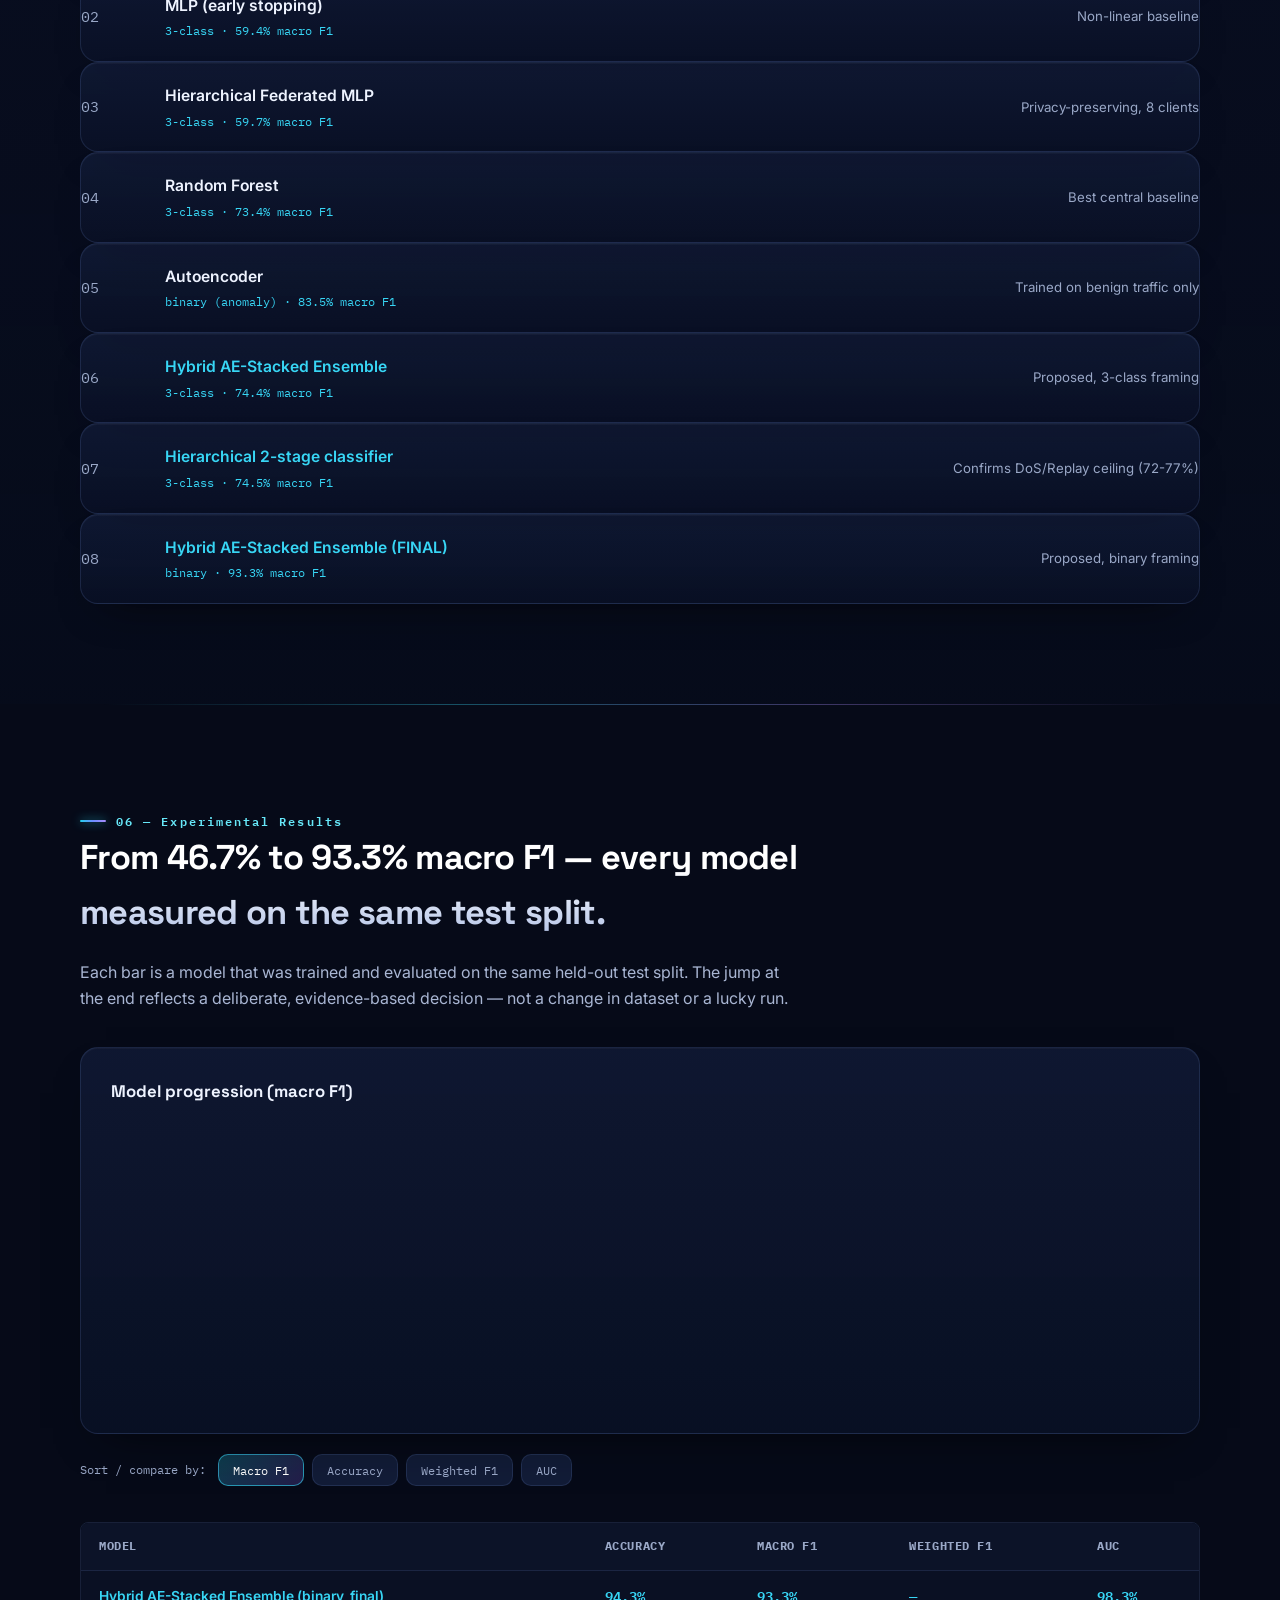
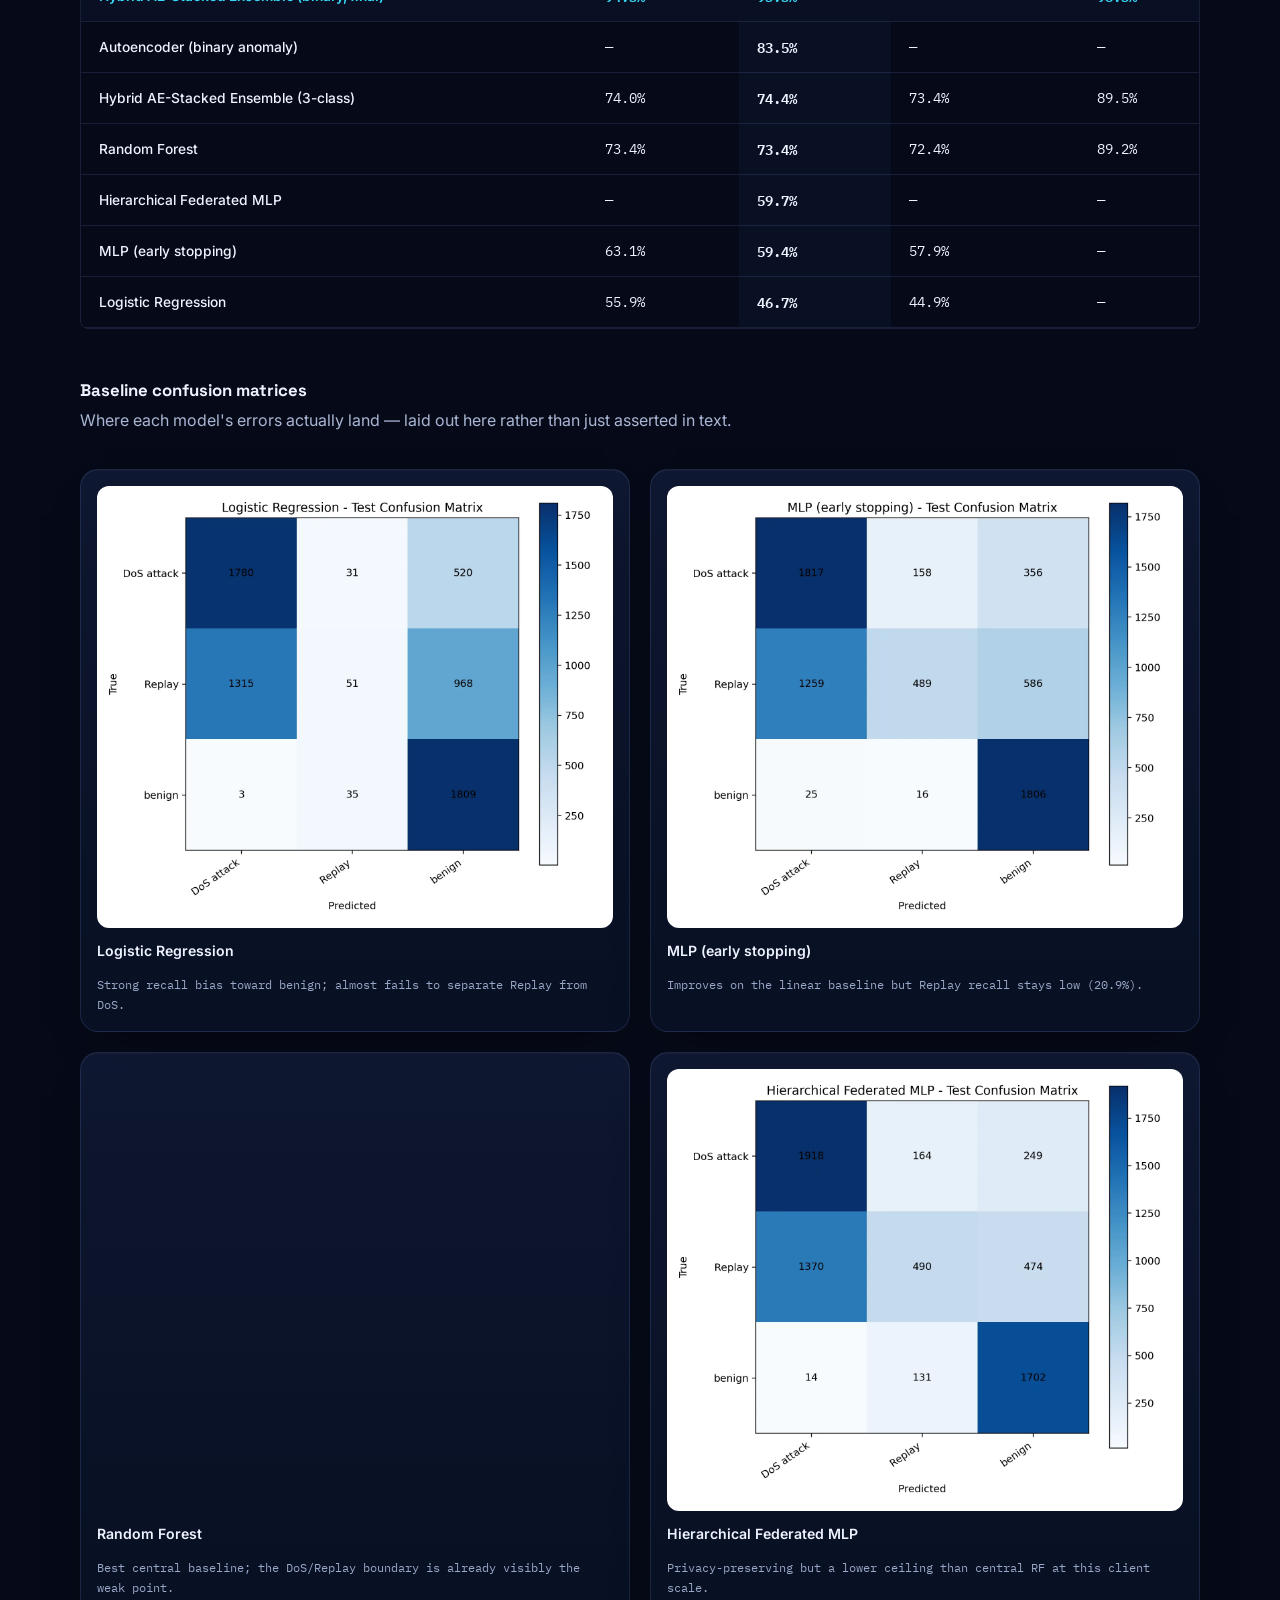
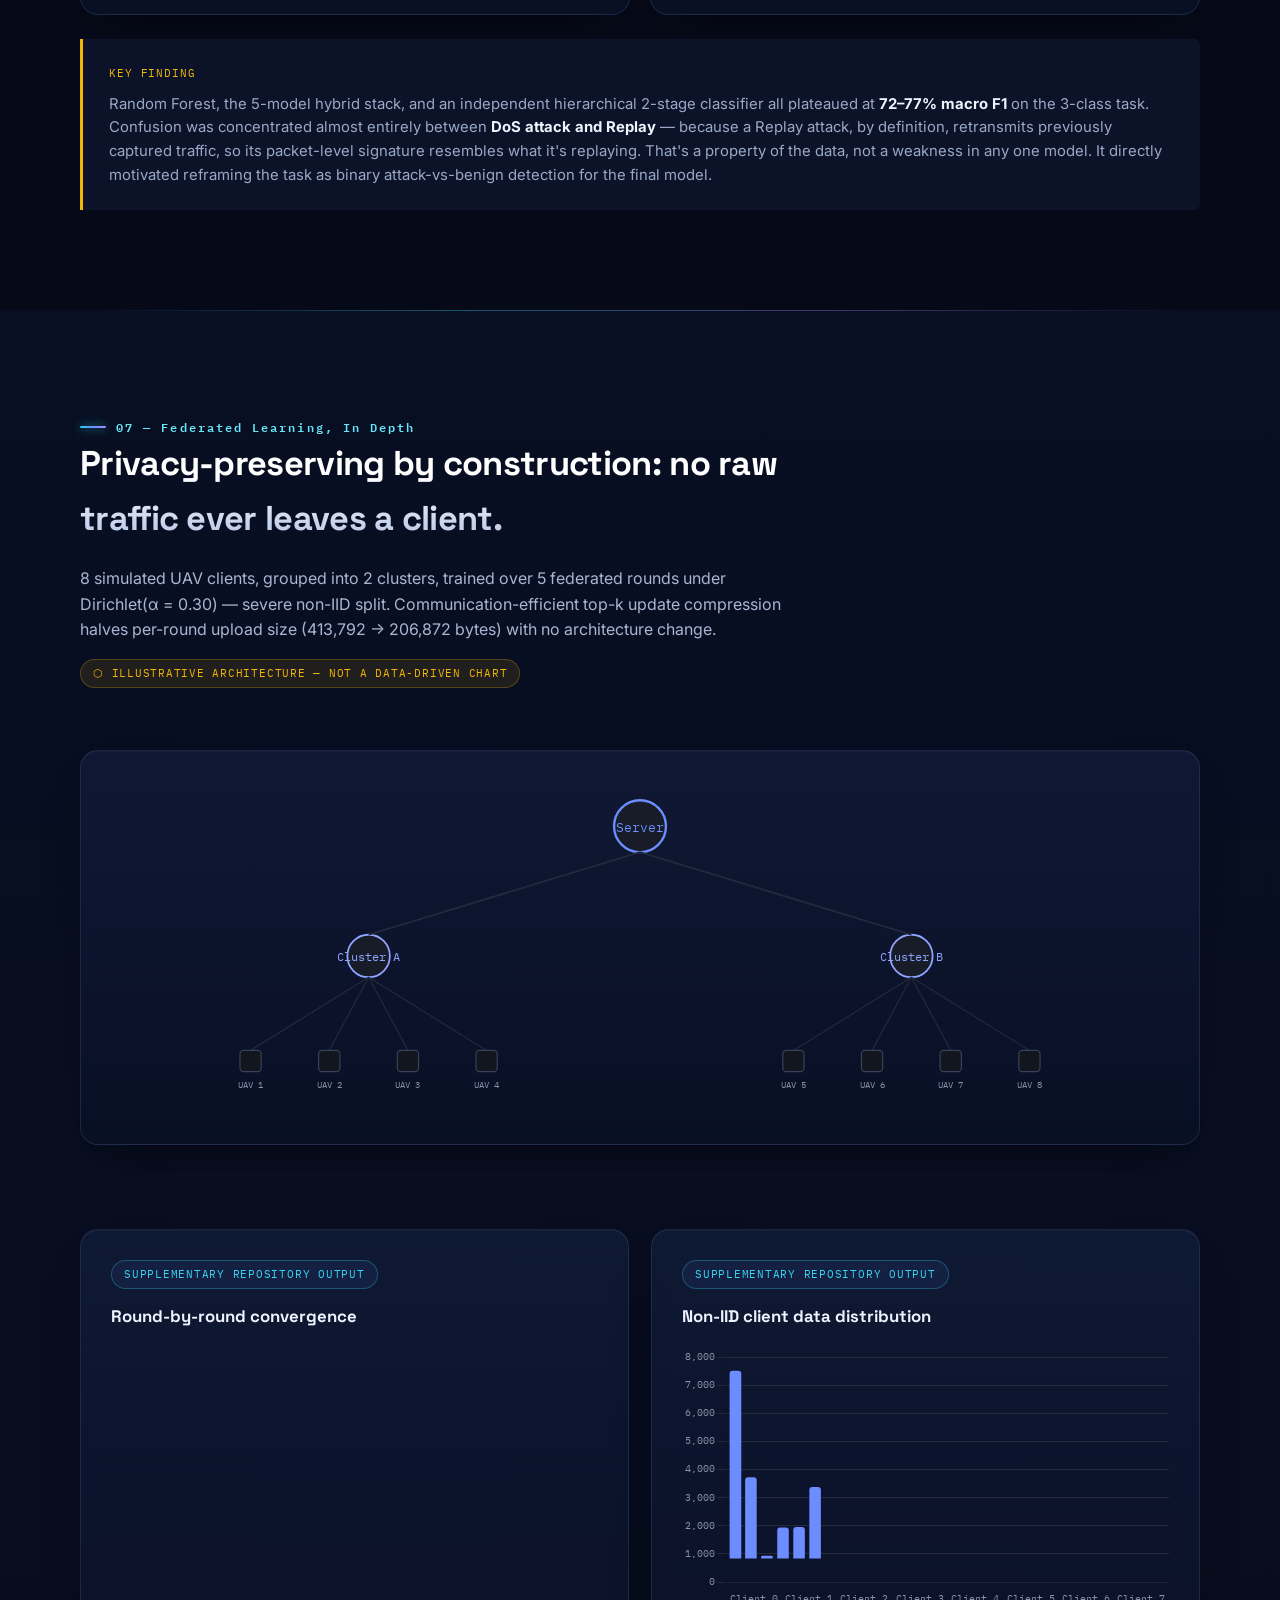
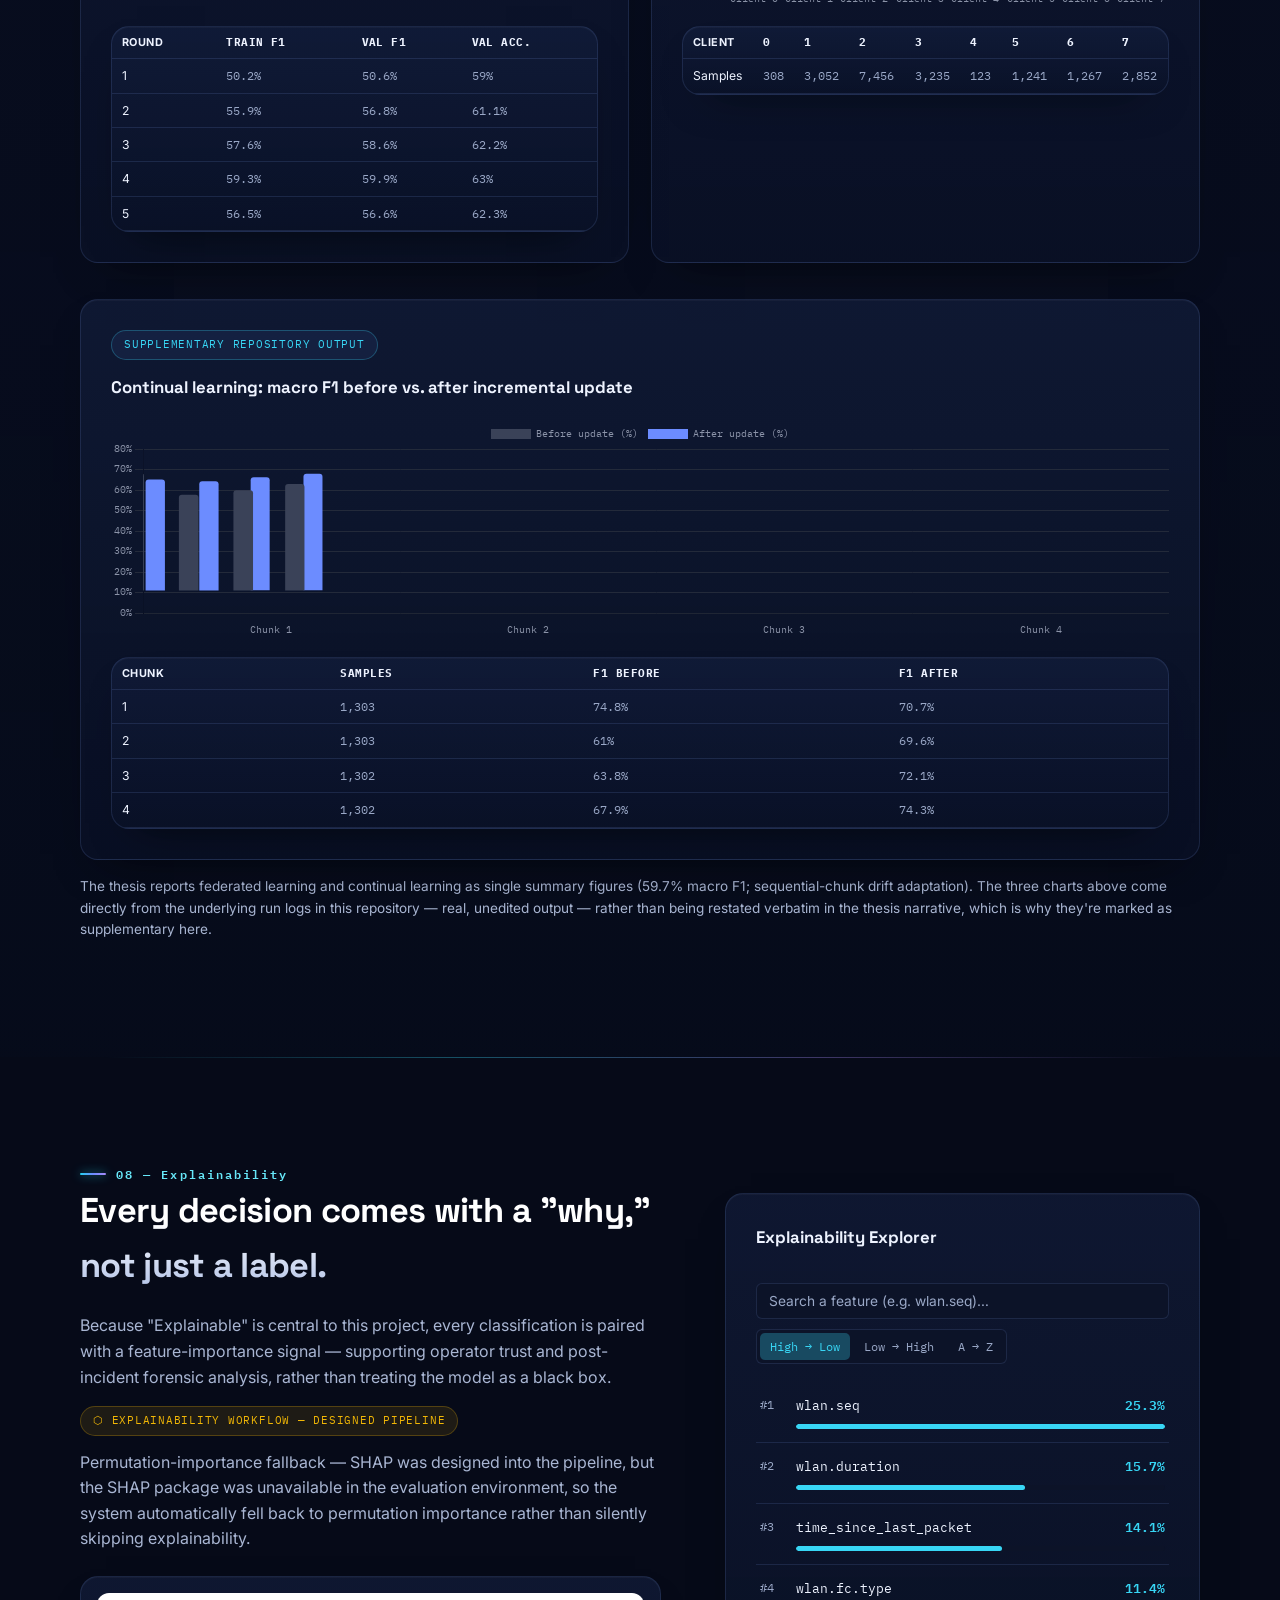
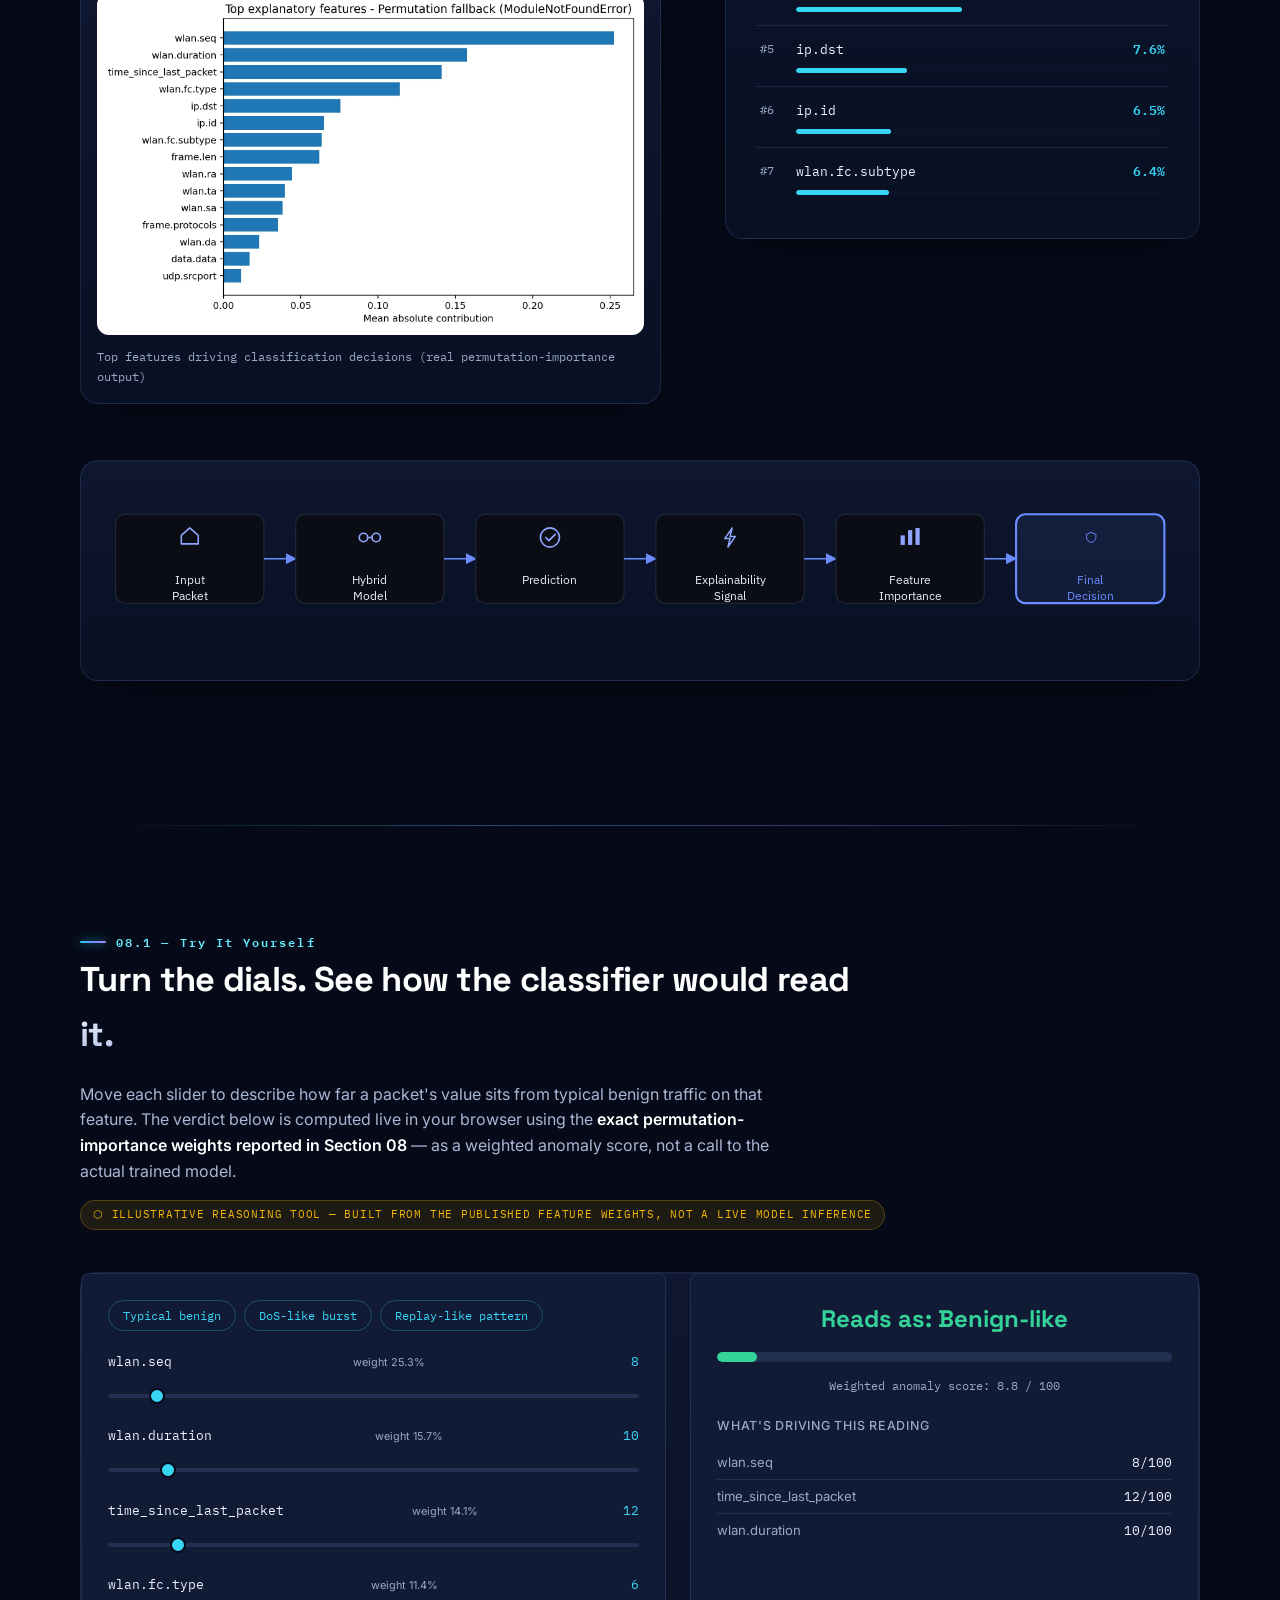
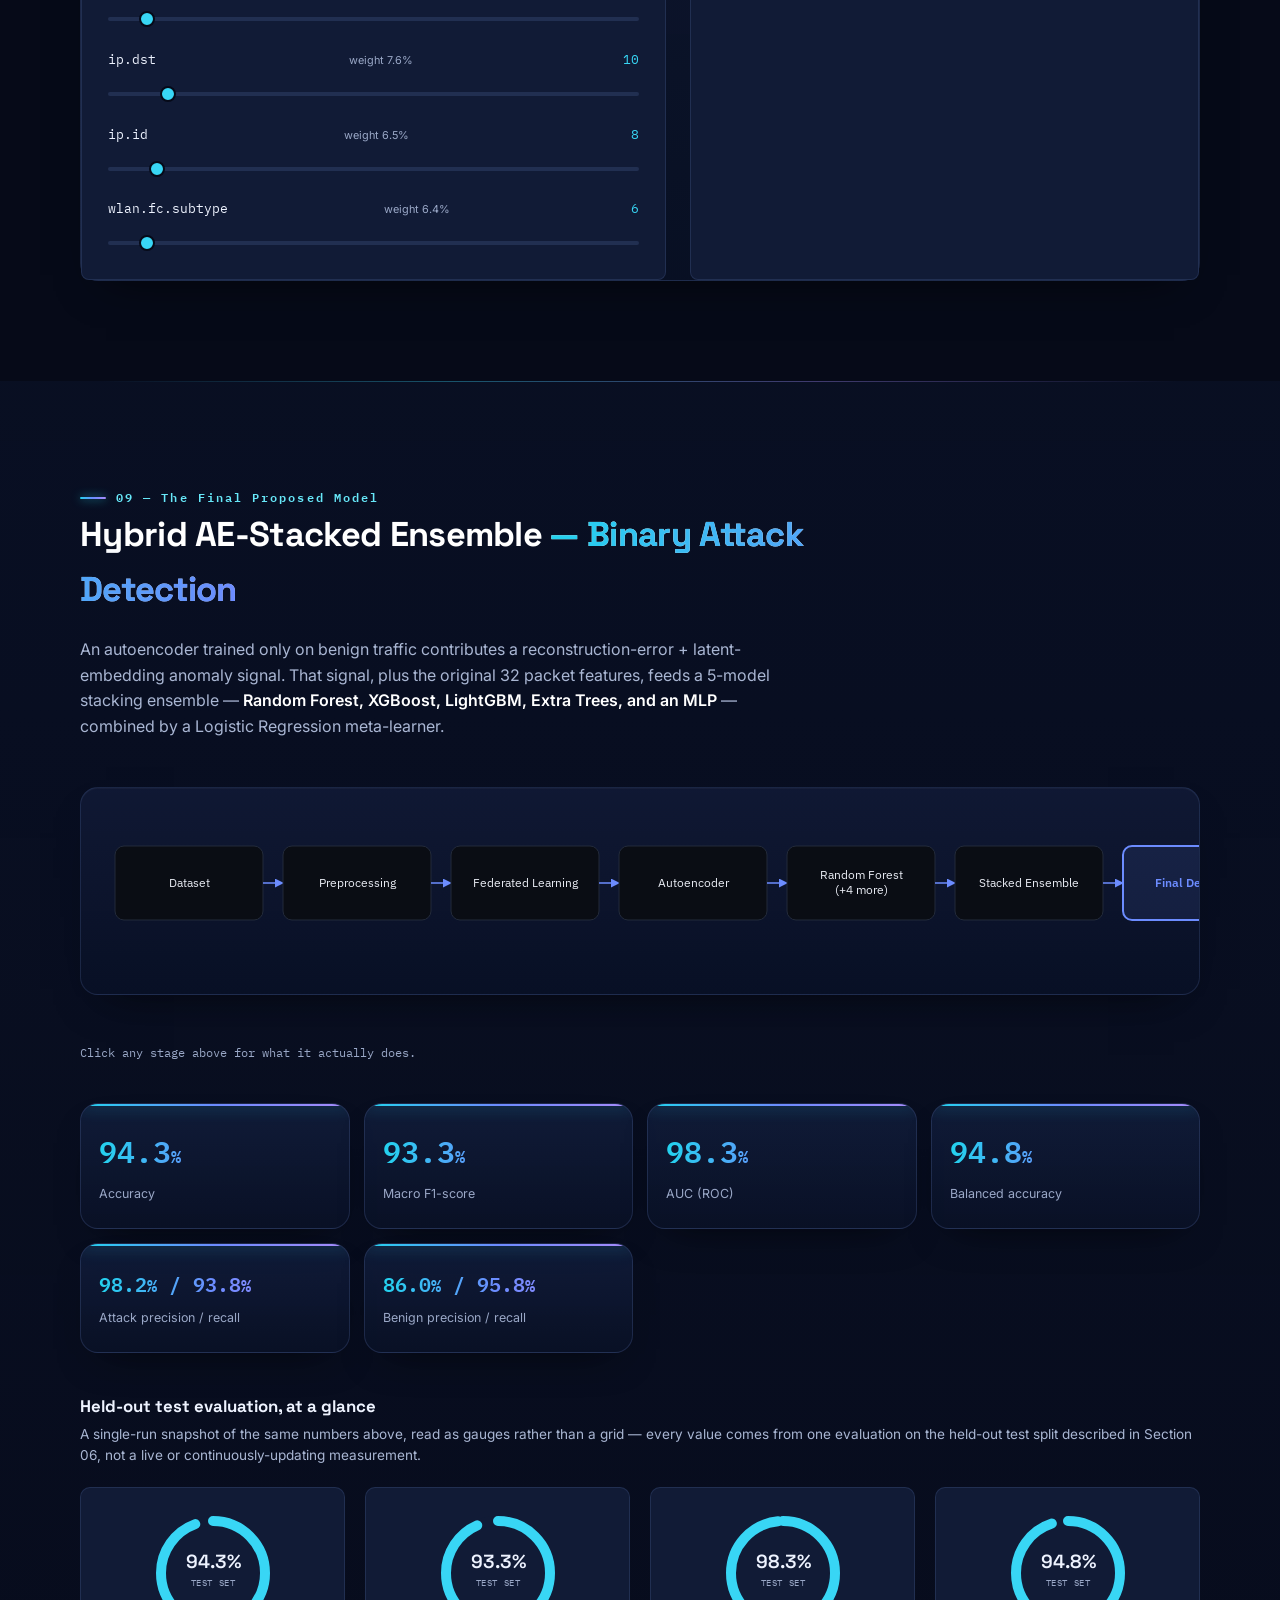
==== commit 3fb82296: "Intro: flow layout so title, drone, subtitle and names never overlap on any screen size Co-Authored-" ====
--- a/site/index.html
+++ b/site/index.html
@@ -24,7 +24,7 @@
 <link rel="preconnect" href="https://fonts.googleapis.com">
 <link href="https://fonts.googleapis.com/css2?family=Space+Grotesk:wght@400;500;600;700&family=Inter:wght@400;500;600;700;800&family=IBM+Plex+Sans:wght@400;500;600&family=IBM+Plex+Mono:wght@400;500;600&display=swap" rel="stylesheet">
 <link rel="stylesheet" href="styles.css?v=10">
-<link rel="stylesheet" href="site-v10.css?v=10">
+<link rel="stylesheet" href="site-v10.css?v=10.1">
 </head>
 <body>
 <!-- ===== CINEMATIC INTRO (v10): big SEAQL + flying drone; scrolling reveals the website ===== -->
@@ -598,6 +598,6 @@
 
 <script src="assets/chart.umd.min.js" defer></script>
 <script src="script.js?v=10" defer></script>
-<script src="intro.js?v=10" defer></script>
+<script src="intro.js?v=10.1" defer></script>
 </body>
 </html>
--- a/site/site-v10.css
+++ b/site/site-v10.css
@@ -180,7 +180,7 @@
   .cine-top { font-size: .6rem; letter-spacing: .16em; padding: 0 12px; }
   .cine-team { font-size: .6rem; }
 }
-@media (max-height: 640px) { .cine-sub { display: none; } }
+@media (max-height: 520px) { .cine-sub { display: none; } }
 @media (prefers-reduced-motion: reduce) {
   .cine-aurora, .cine-floor, .cine-drone-bob, .cd-beam, .cine-platform i, .cd-core, .cd-disc { animation: none !important; }
   .cd-blade { animation-duration: 1.2s !important; }
@@ -190,3 +190,23 @@
 .ra-toggle { transition: opacity .35s, transform .35s; }
 /* overflow-x:hidden on html/body turns them into scroll containers and breaks position:sticky */
 html, body { overflow-x: clip !important; }
+
+/* ---------- intro layout v10.1: flow layout that fits any screen (no overlapping text) ---------- */
+.cine-stage { display: flex; flex-direction: column; align-items: center; justify-content: center; padding: 3.2vh 16px 2.6vh; }
+.cine-top { position: relative; top: auto; left: auto; right: auto; margin-bottom: 1.4vh; flex: none; }
+.cine-title { position: relative; top: auto; left: auto; right: auto; flex: none; font-size: clamp(60px, min(20vw, 26vh), 330px); line-height: .92; }
+.cine-drone { position: relative; left: auto; top: auto; margin-left: 0; flex: none;
+  width: min(84vw, 980px, 92vh); margin-top: calc(clamp(60px, min(20vw, 26vh), 330px) * -0.40); margin-bottom: calc(min(84vw, 980px, 92vh) * -0.19); }
+.cine-sub { position: relative; bottom: auto; left: auto; right: auto; flex: none; margin: 1.2vh auto 0; text-shadow: 0 2px 12px rgba(3,6,15,.9); }
+.cine-bottom { position: relative; bottom: auto; left: auto; right: auto; flex: none; margin-top: 1.8vh; gap: 10px; }
+.cine-team { text-shadow: 0 2px 10px rgba(3,6,15,.95); }
+.cine-platform { bottom: auto; top: var(--plat-top, 60%); }
+.cine-hud { display: none; }
+@media (min-width: 1500px) and (min-height: 780px) { .cine-hud { display: grid; } }
+@media (max-height: 560px) { .cine-sub { display: none; } .cine-top { display: none; } }
+@media (max-width: 720px) {
+  .cine-title { font-size: clamp(56px, 21vw, 120px); }
+  .cine-drone { width: 96vw; margin-top: calc(clamp(56px, 21vw, 120px) * -0.30); margin-bottom: -16vw; }
+  .cine-sub { font-size: .9rem; max-width: 92vw; }
+  .cine-top { margin-bottom: 4vh; }
+}
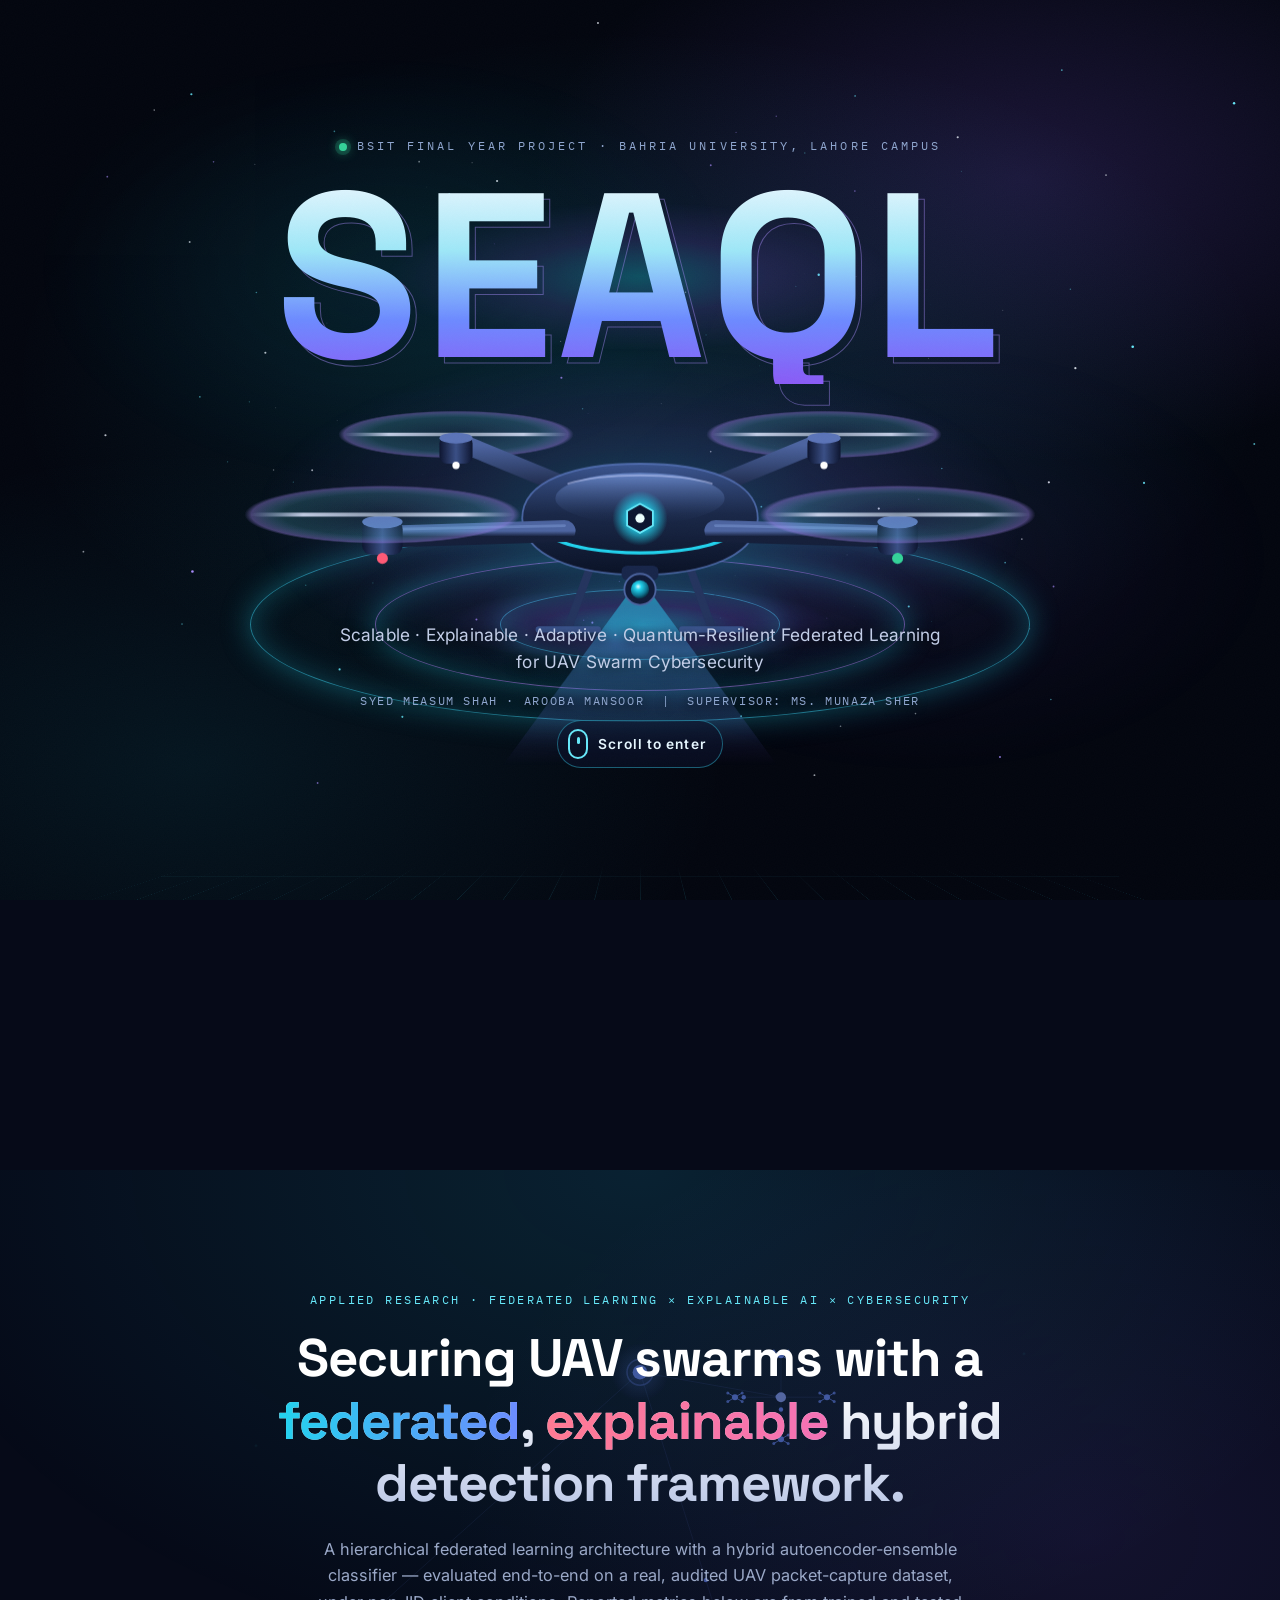
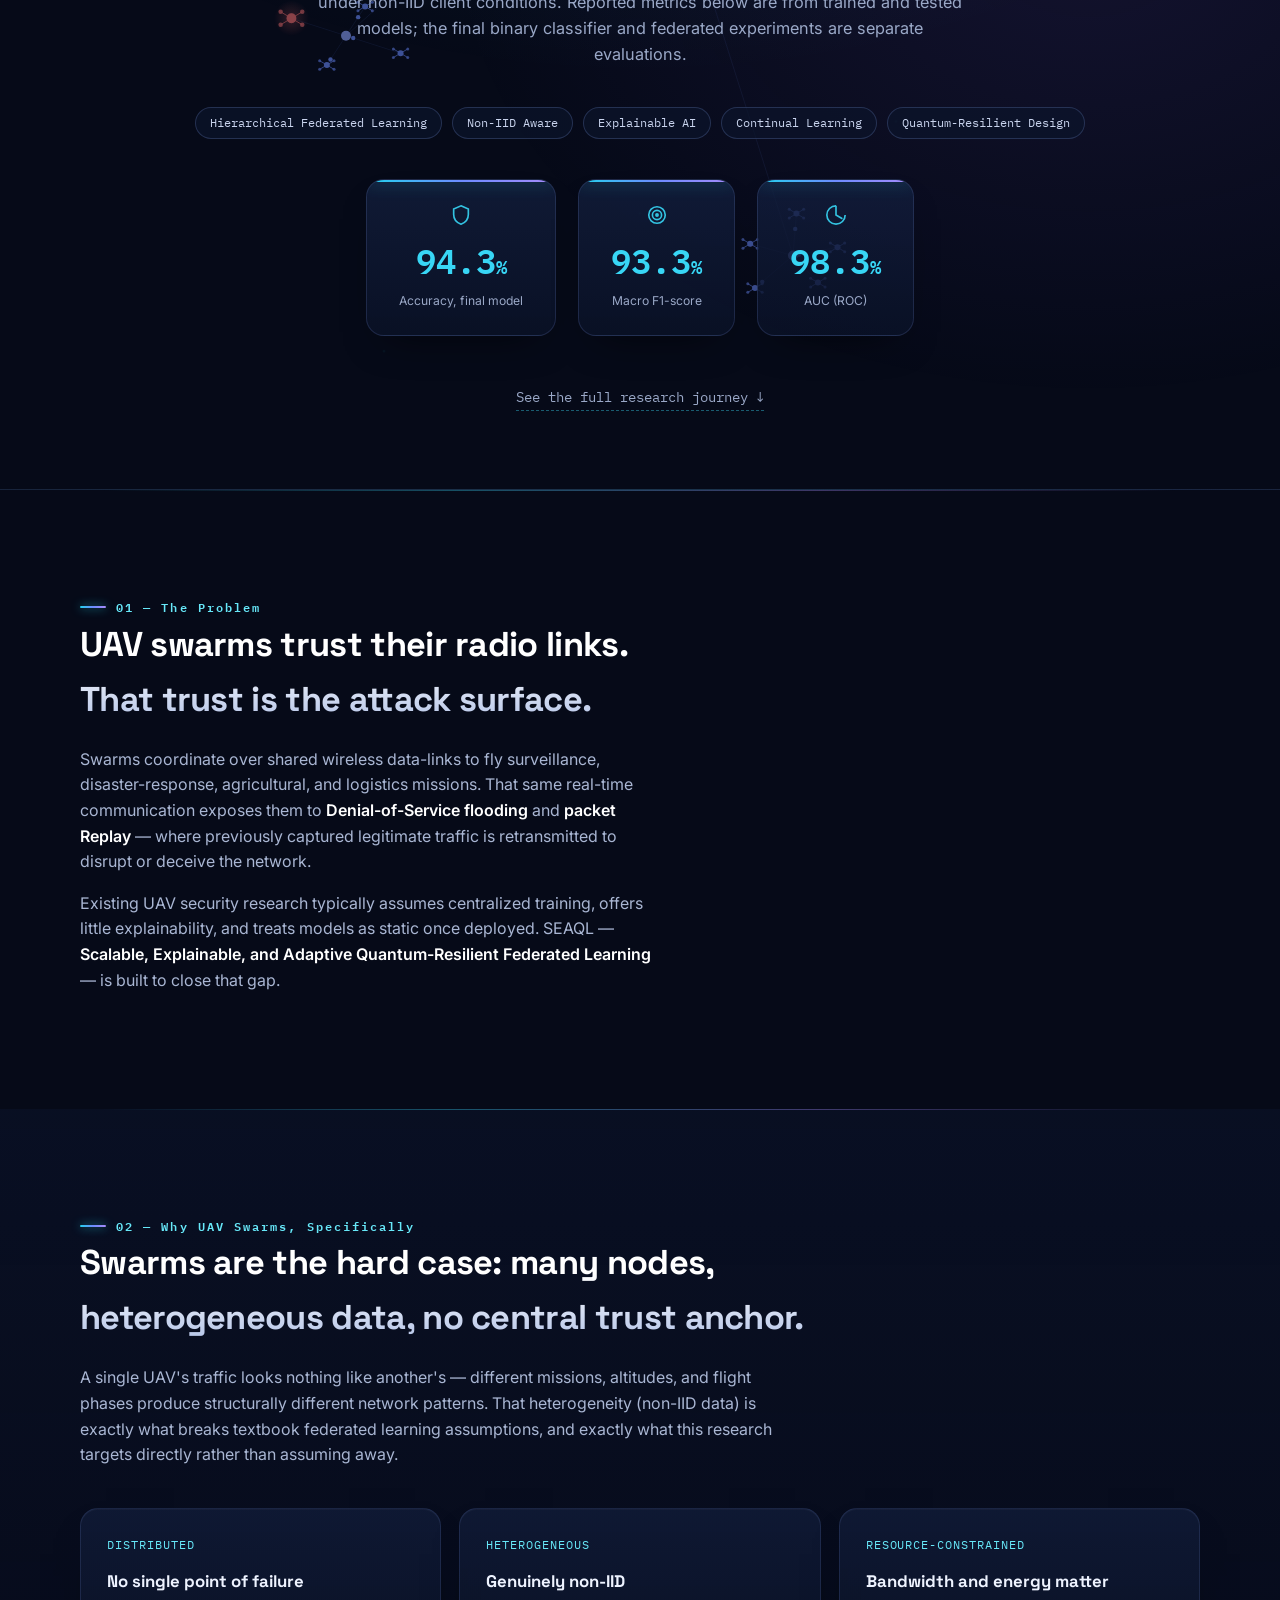
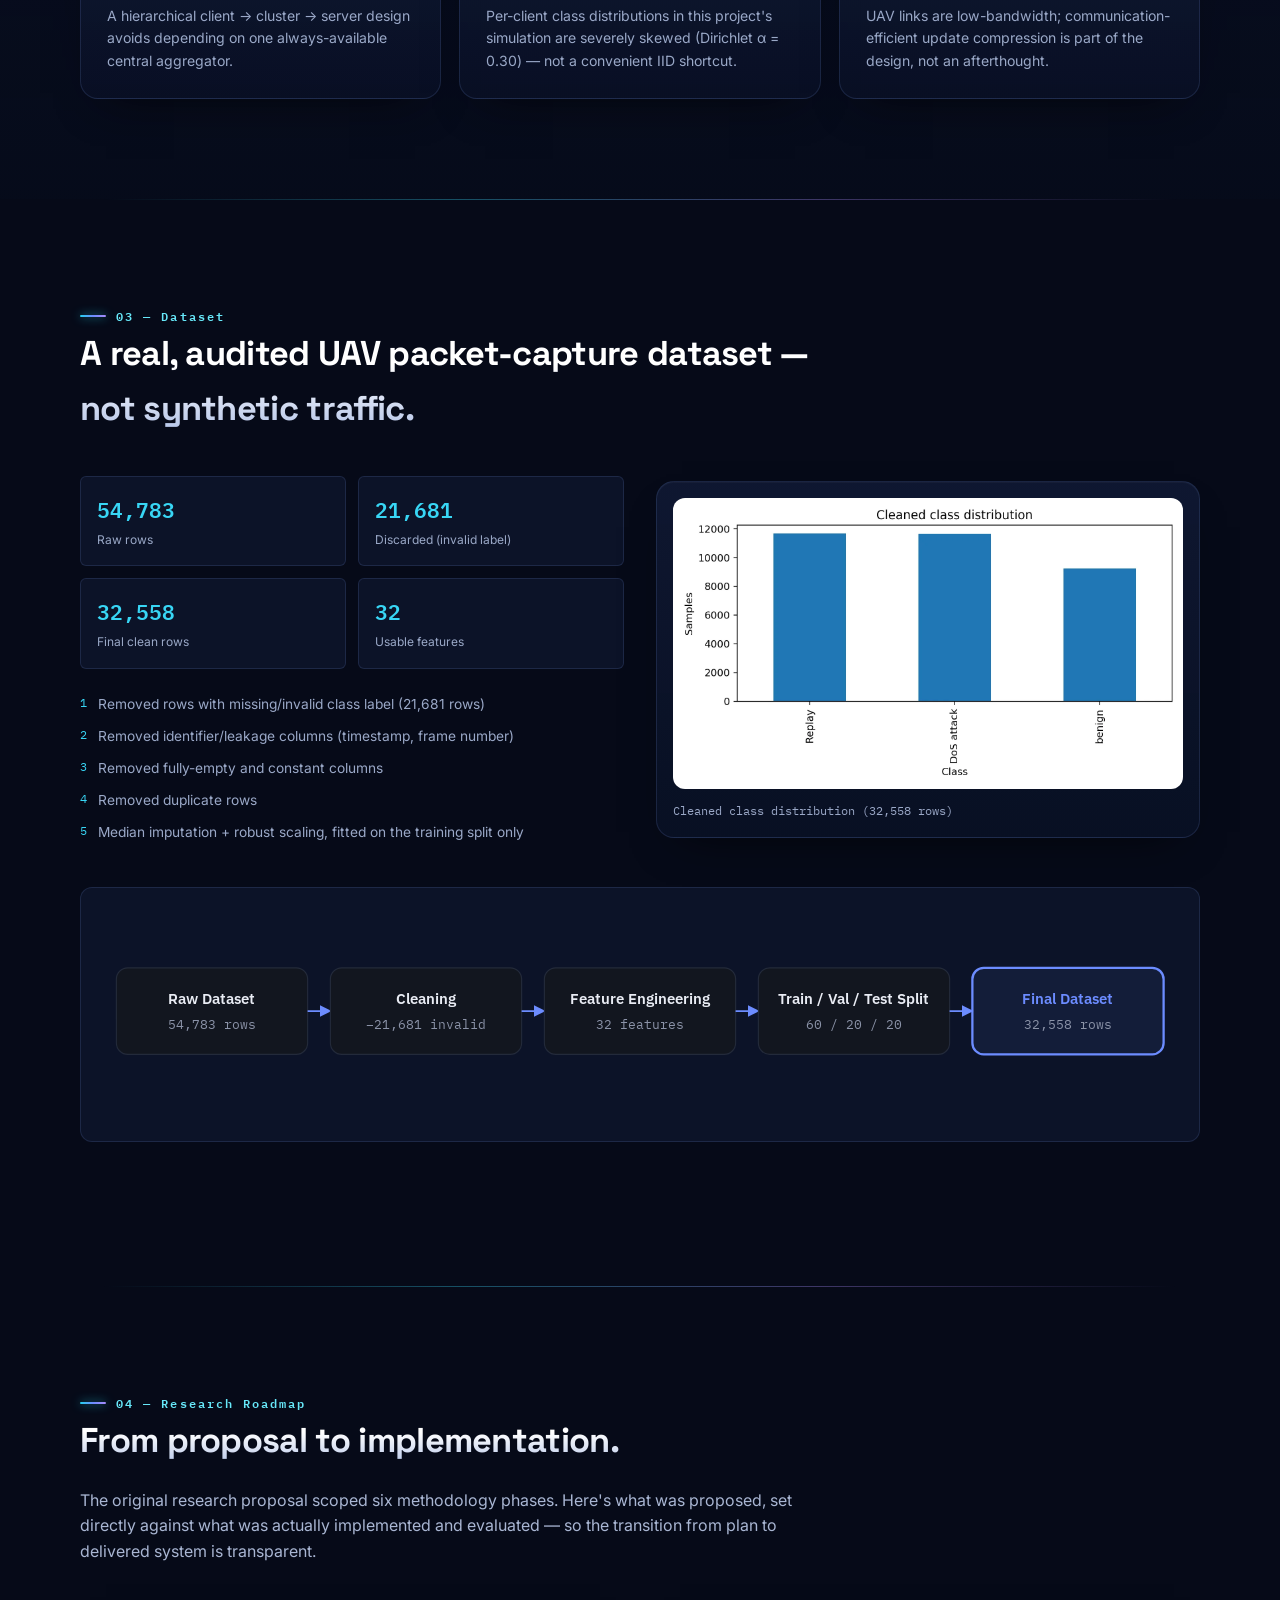
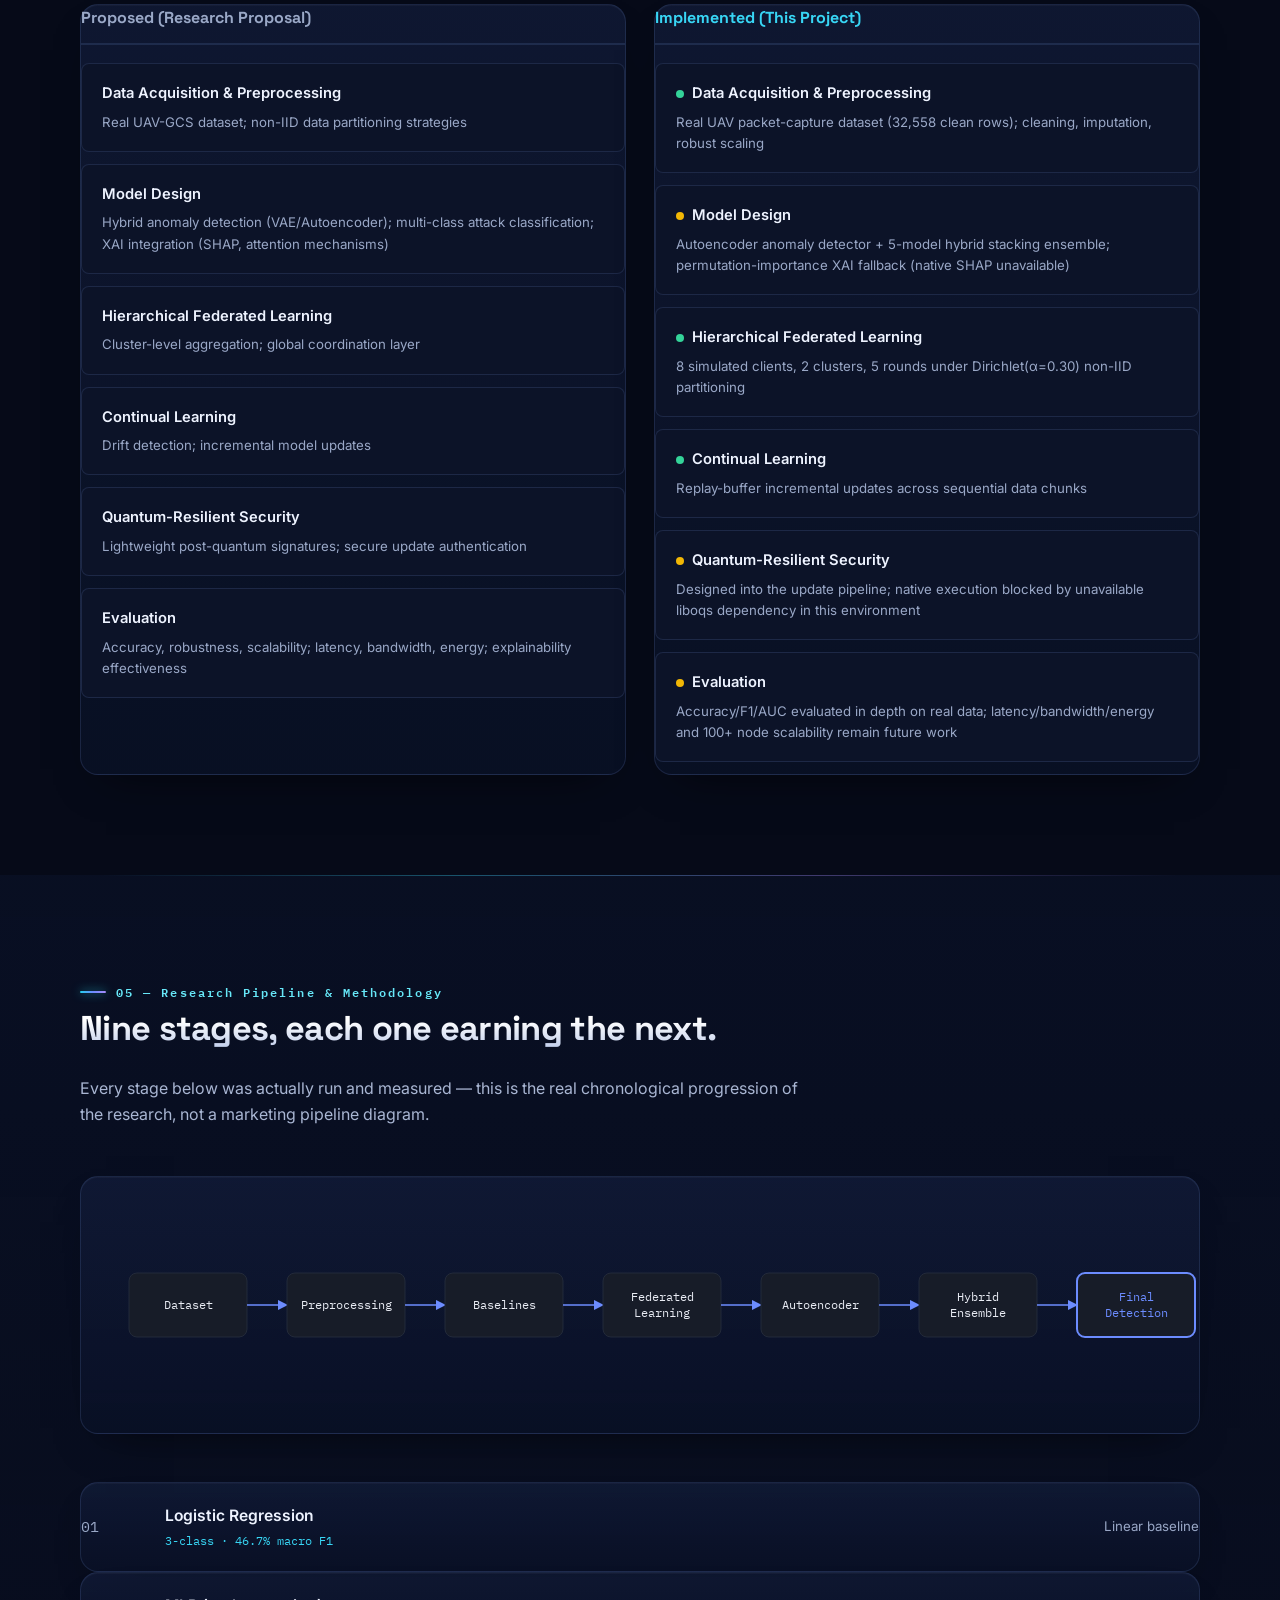
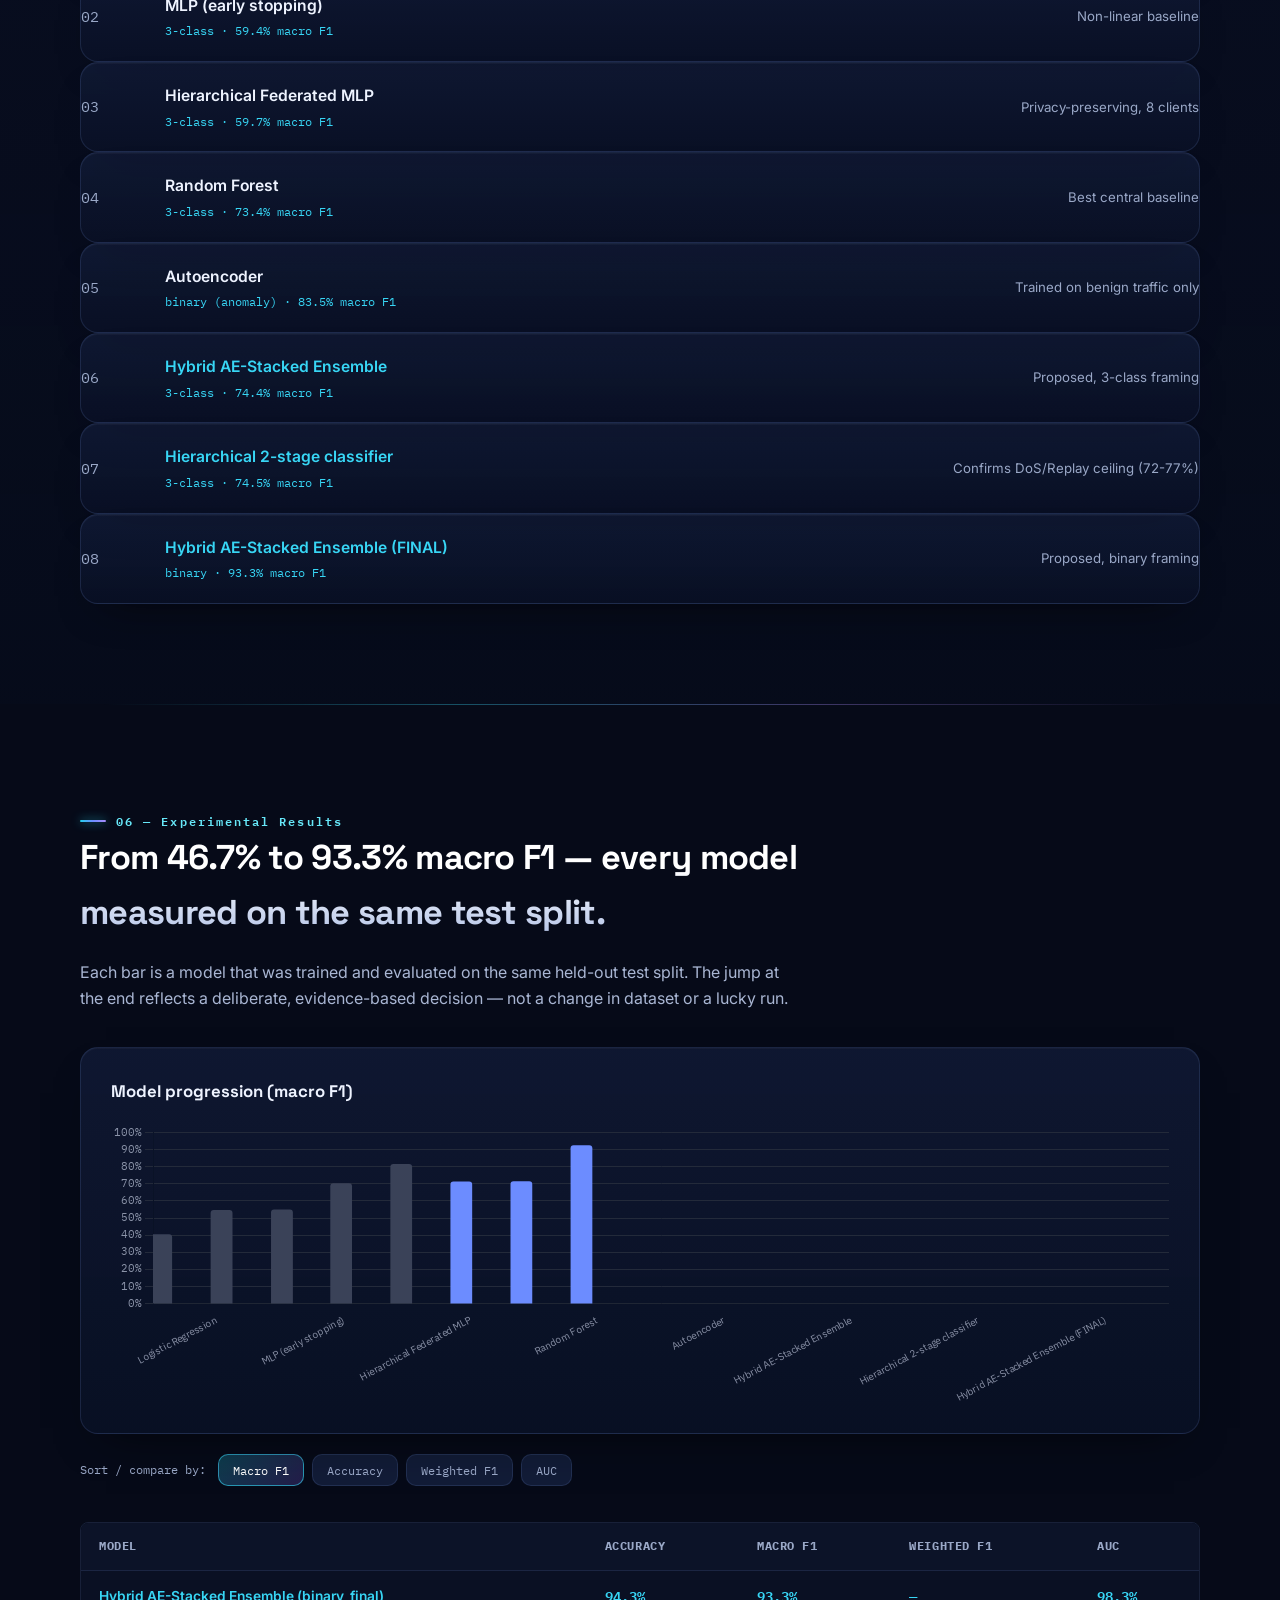
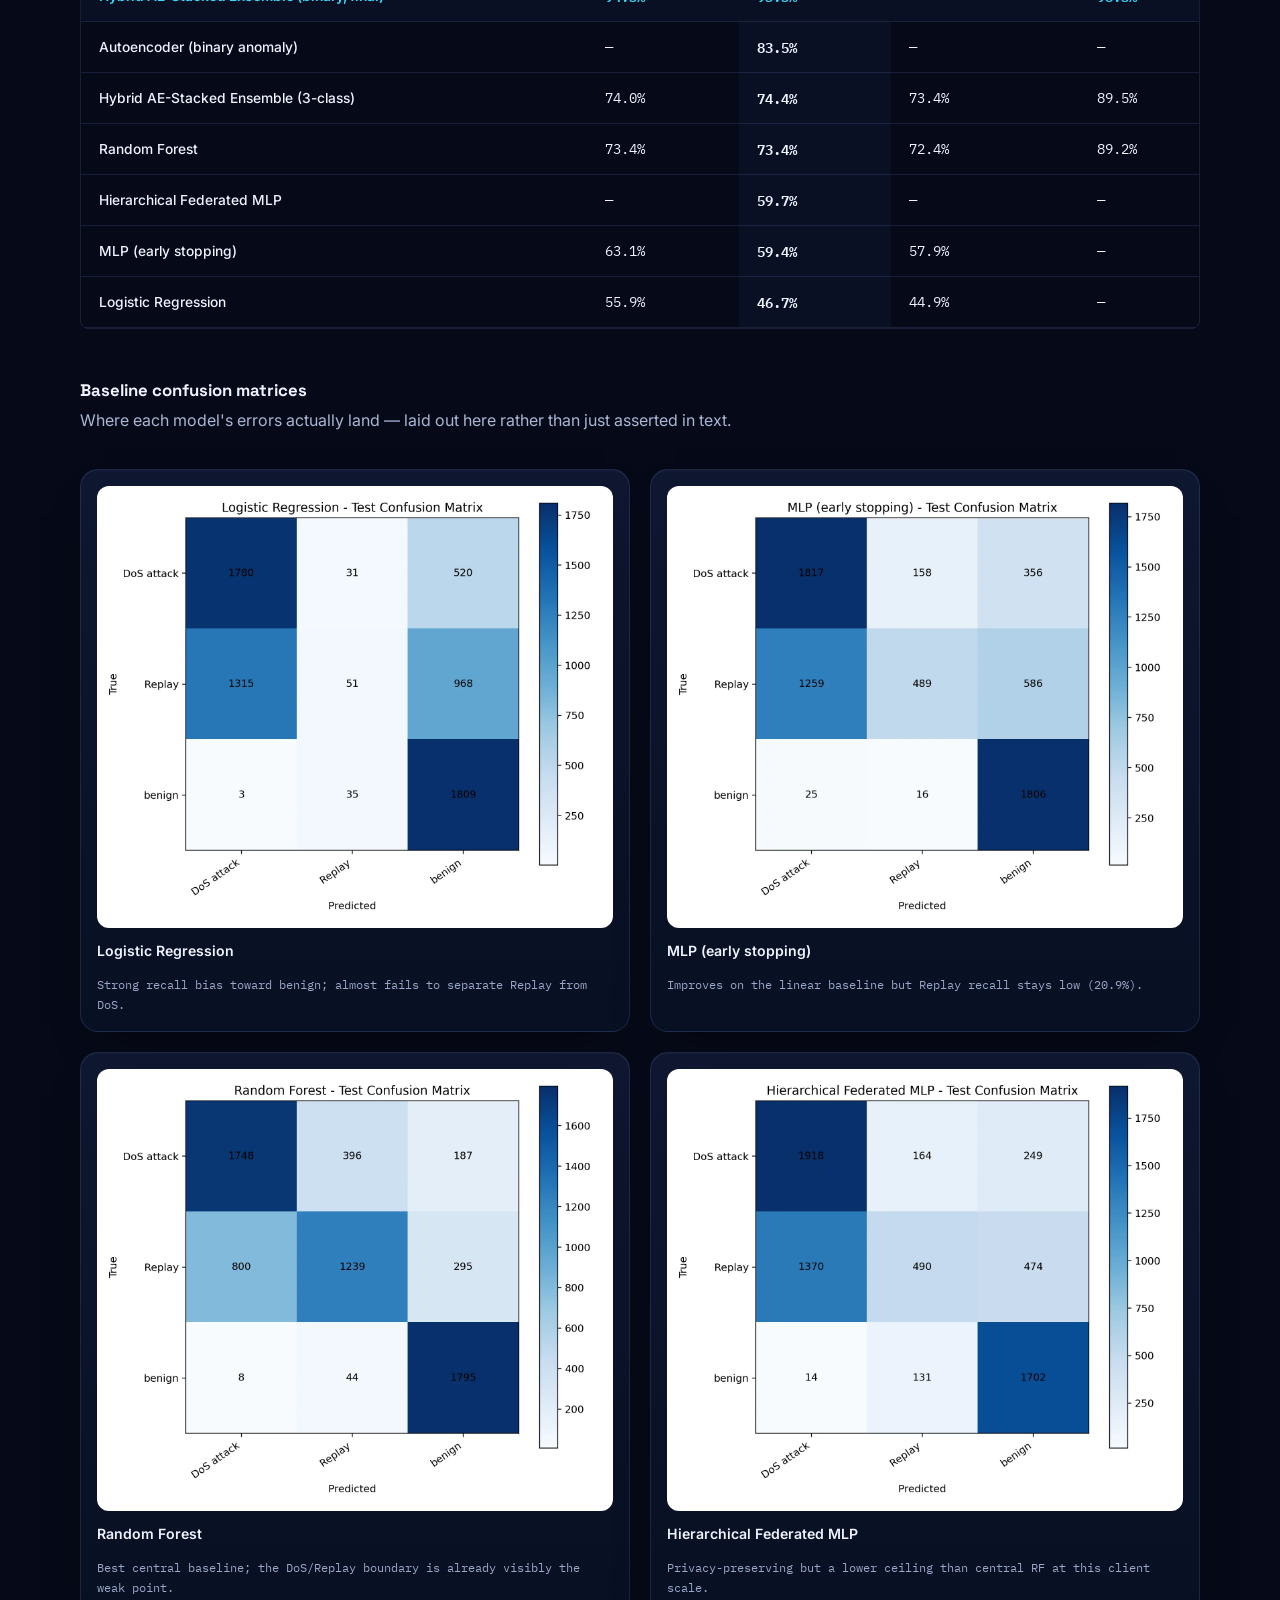
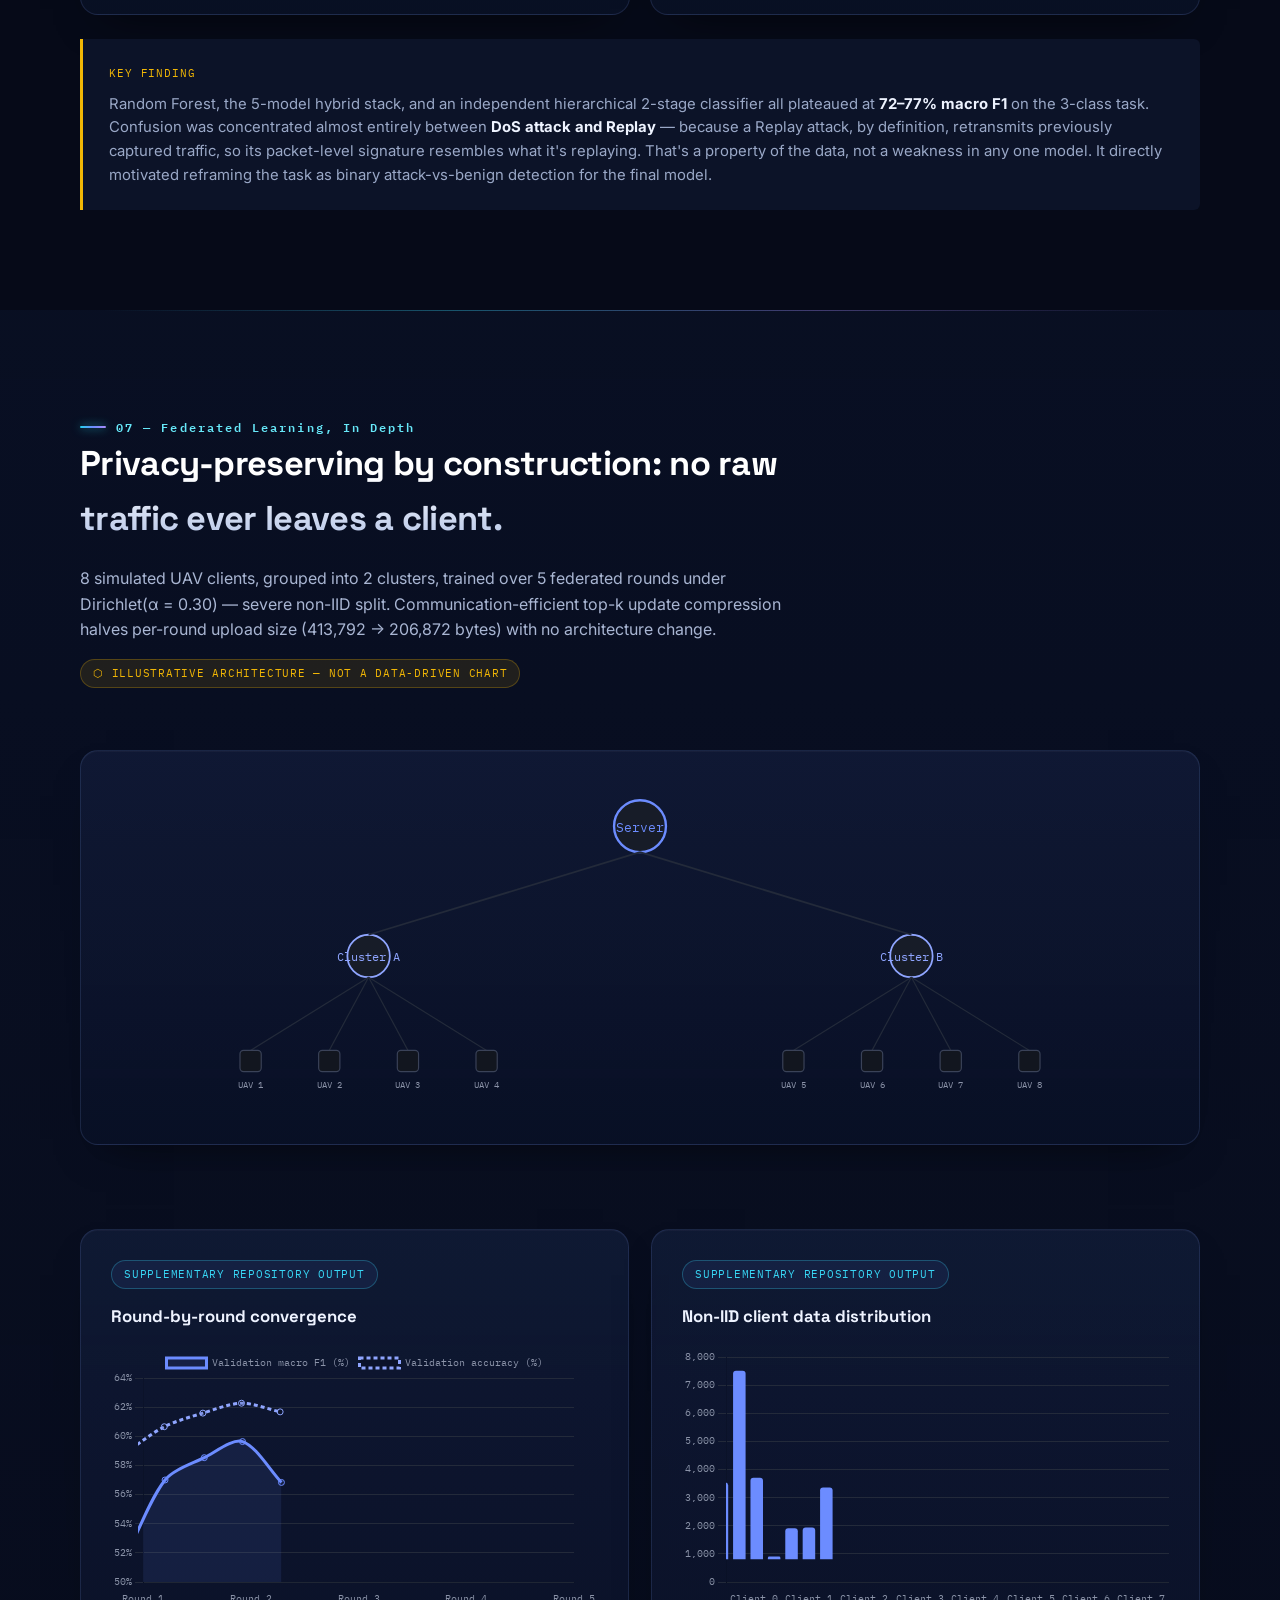
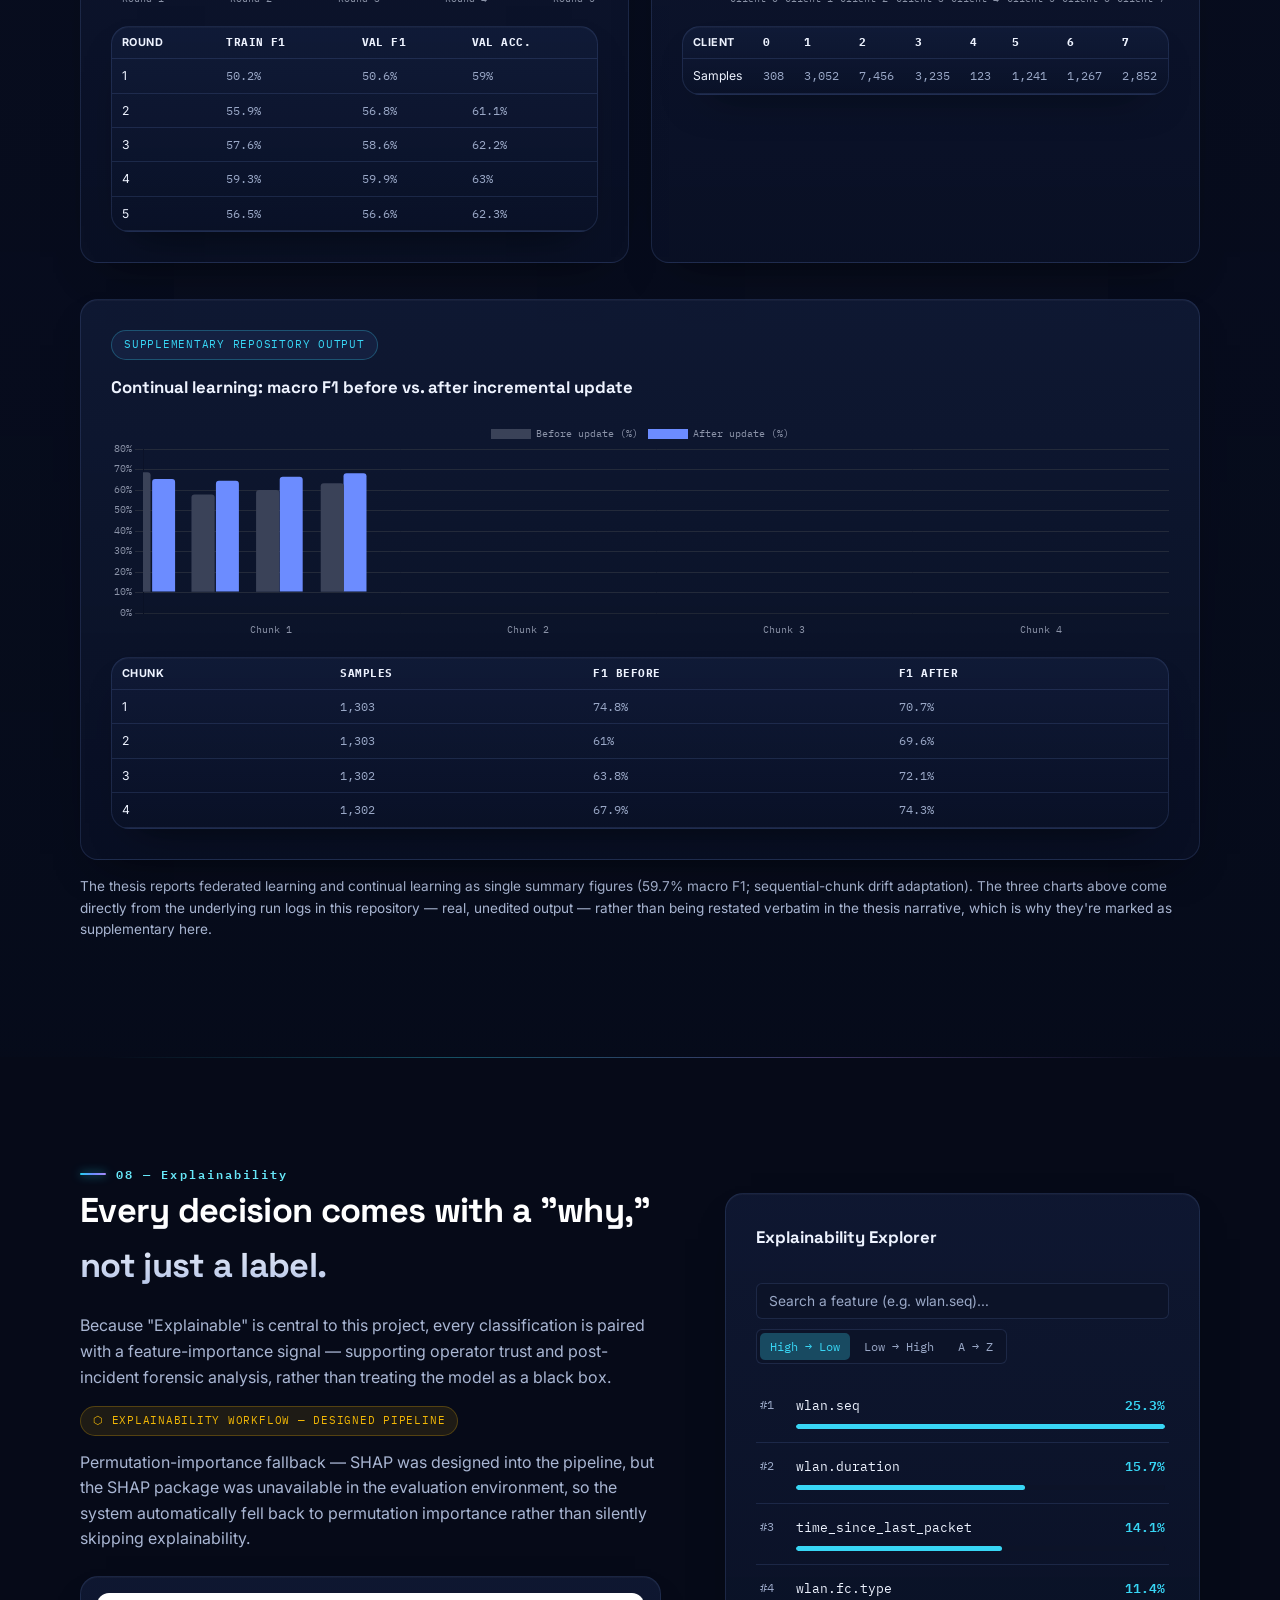
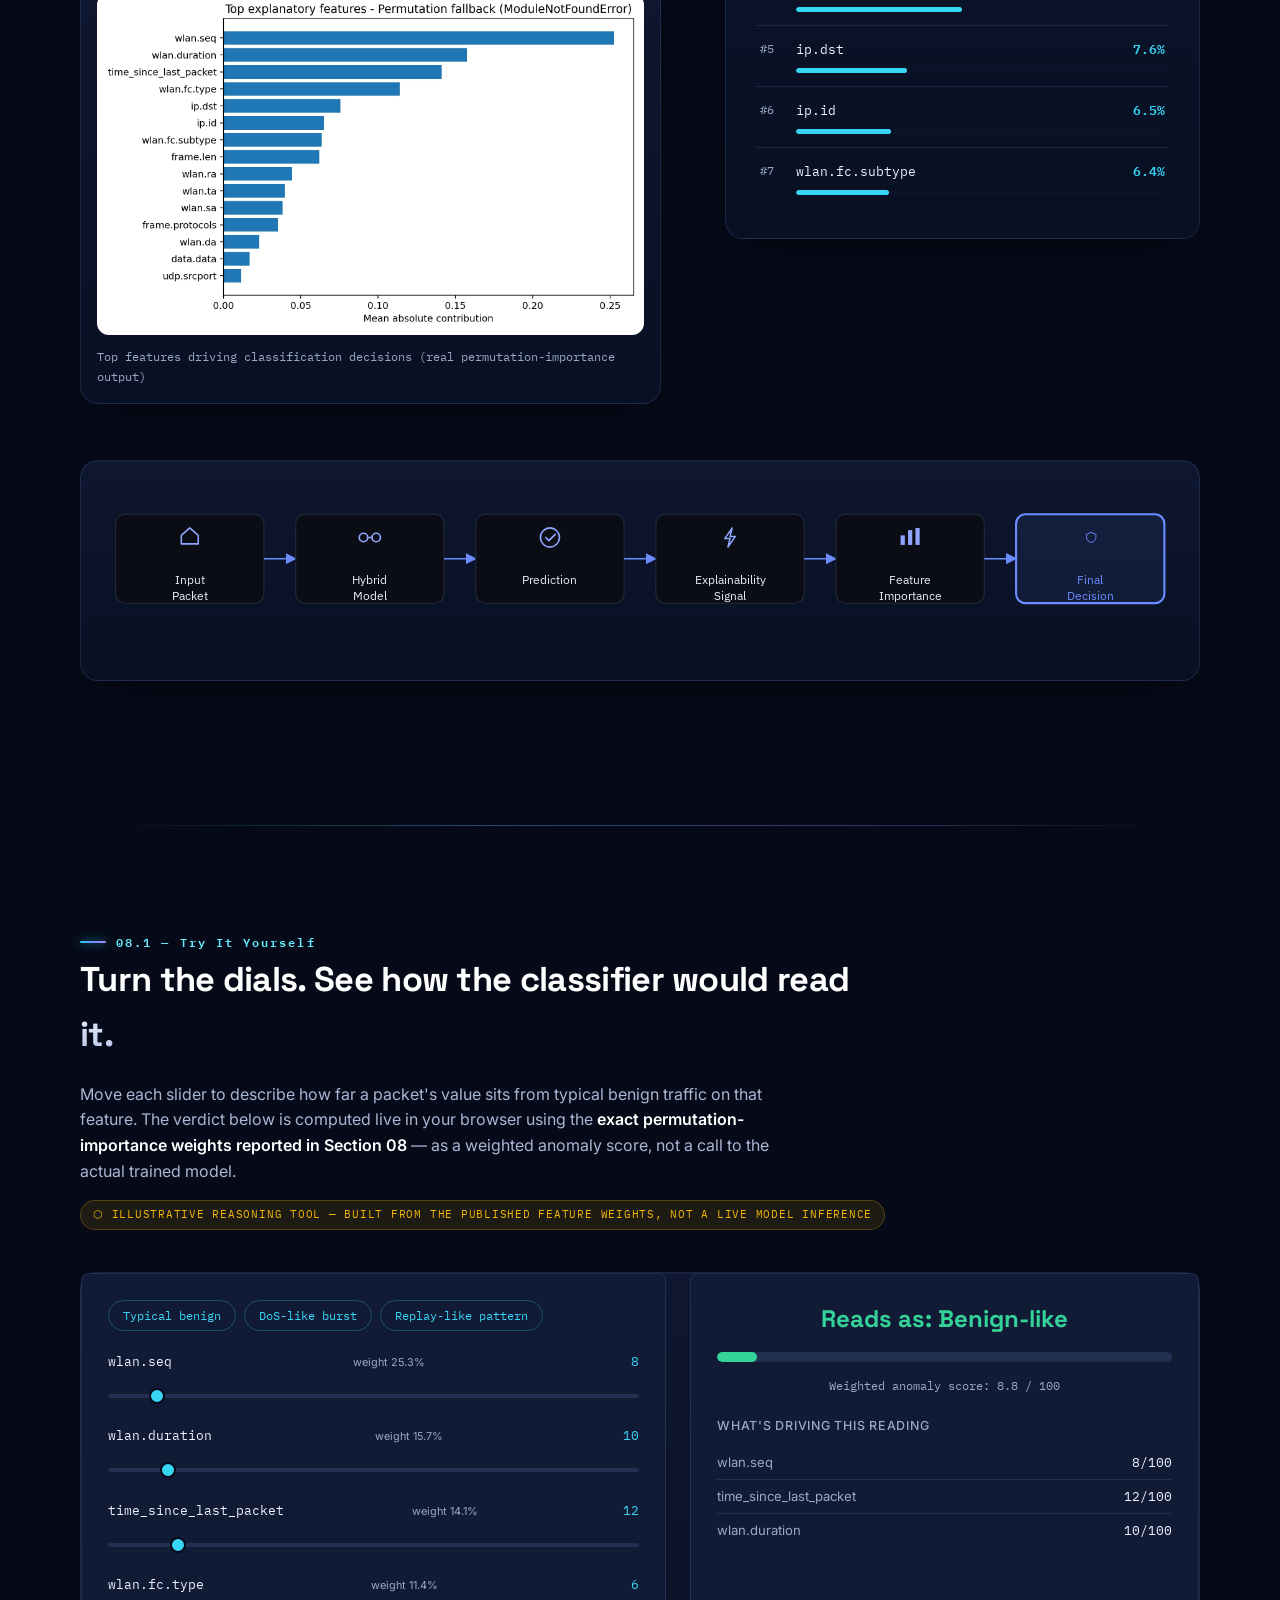
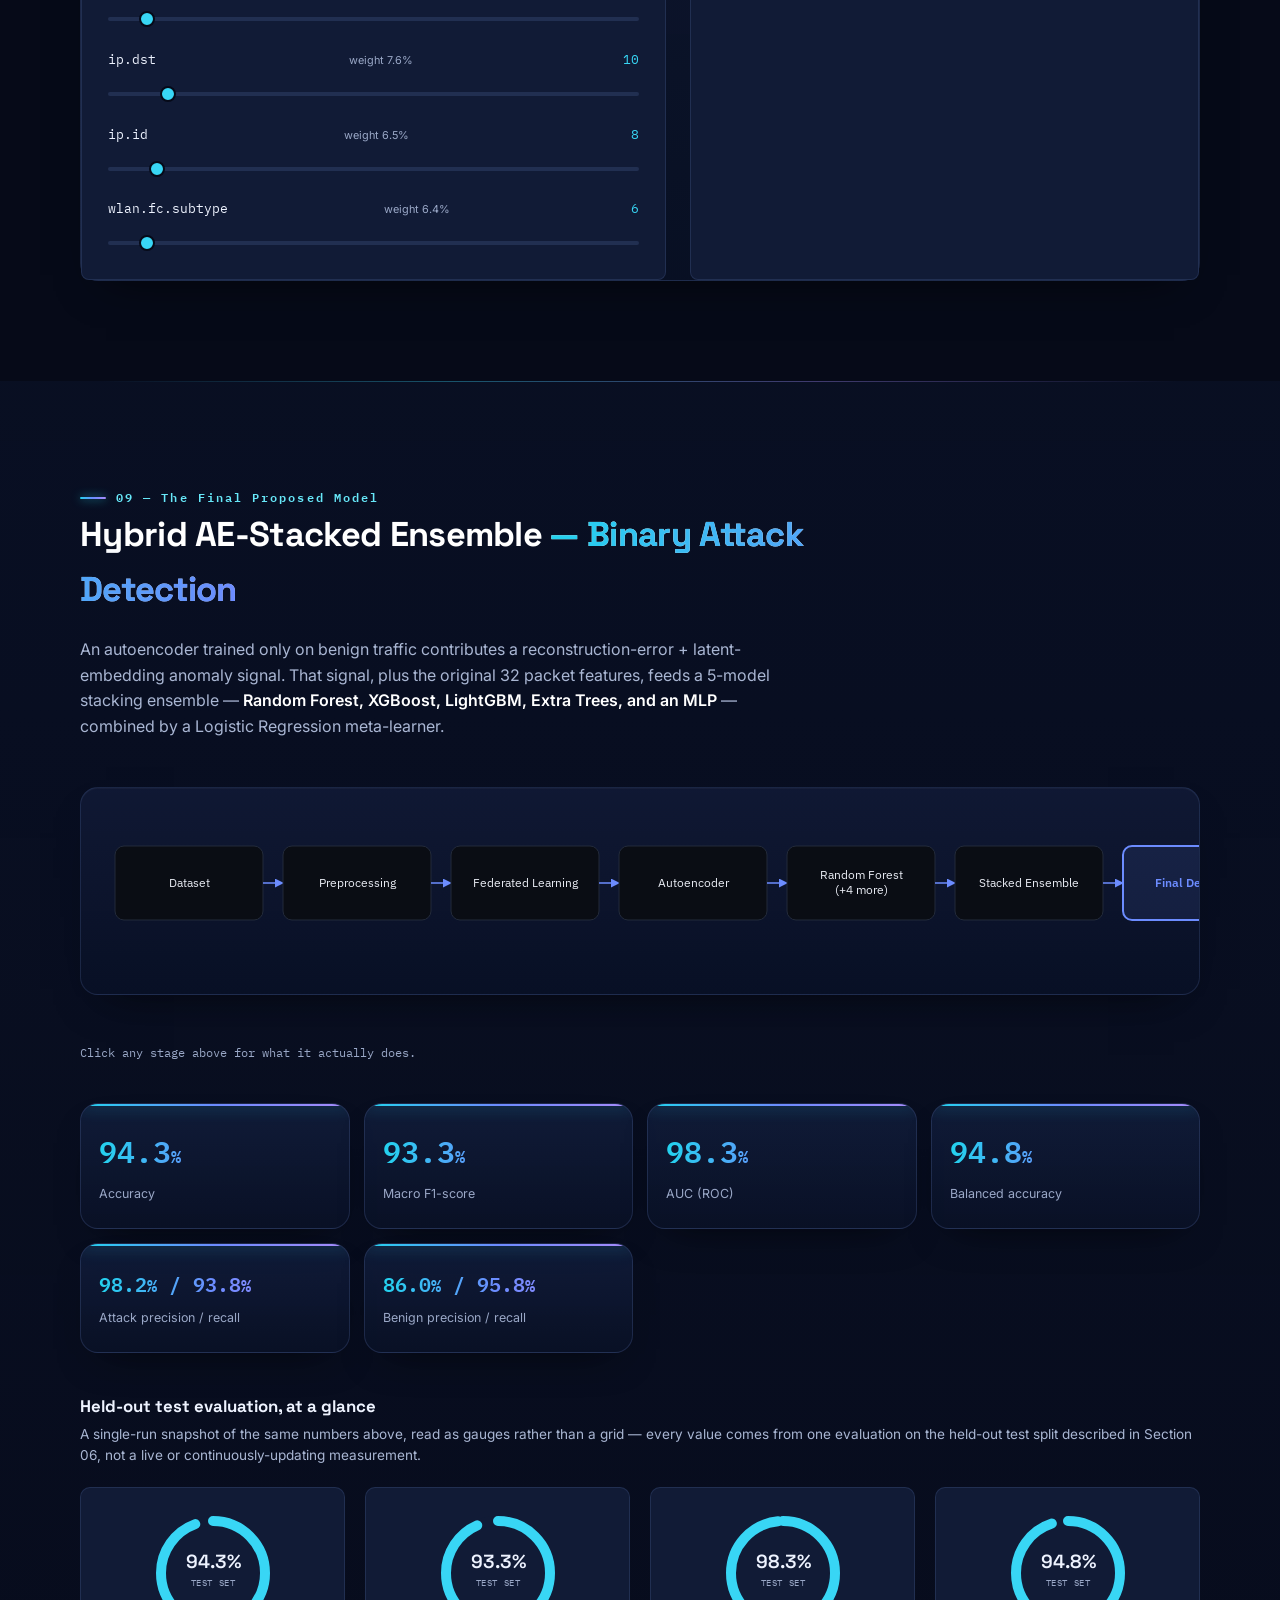
==== commit f81f0422: "Fix confusion-matrix caption in site/: test set is 6,621 packets, not 5,939" ====
--- a/site/index.html
+++ b/site/index.html
@@ -465,7 +465,7 @@
       <div class="figure-row">
         <figure class="figure-card">
           <img src="assets/hybrid_binary_confusion_matrix.webp" alt="Confusion matrix, final binary hybrid model: 1805 true benign, 4441 true attack, 295 false negatives, 80 false positives" loading="lazy" decoding="async">
-          <figcaption>Confusion matrix — test set (5,939 packets)</figcaption>
+          <figcaption>Confusion matrix — test set (6,621 packets)</figcaption>
           <div class="cm-breakdown">
             <div class="cm-stat"><span class="cm-stat-val">95.8%</span><span class="cm-stat-label">Benign correctly cleared</span></div>
             <div class="cm-stat"><span class="cm-stat-val">93.8%</span><span class="cm-stat-label">Attacks correctly caught</span></div>
